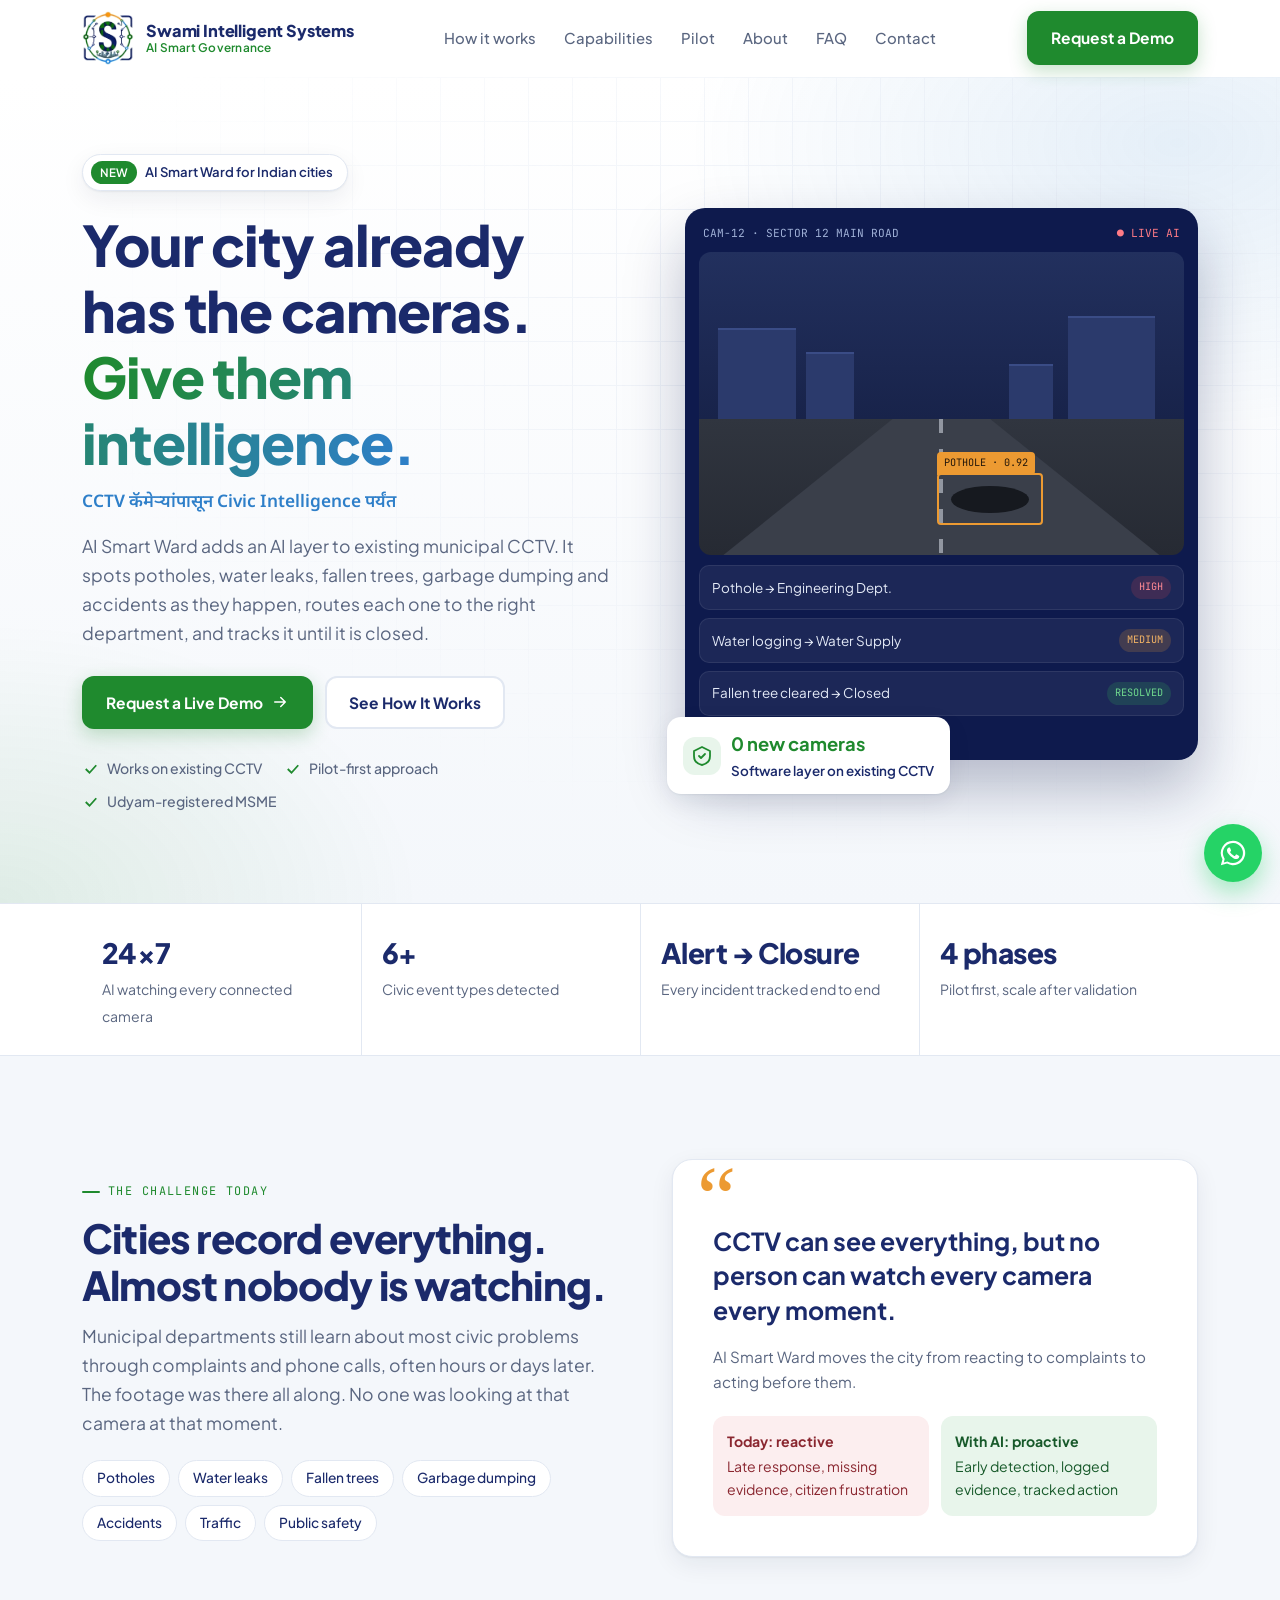
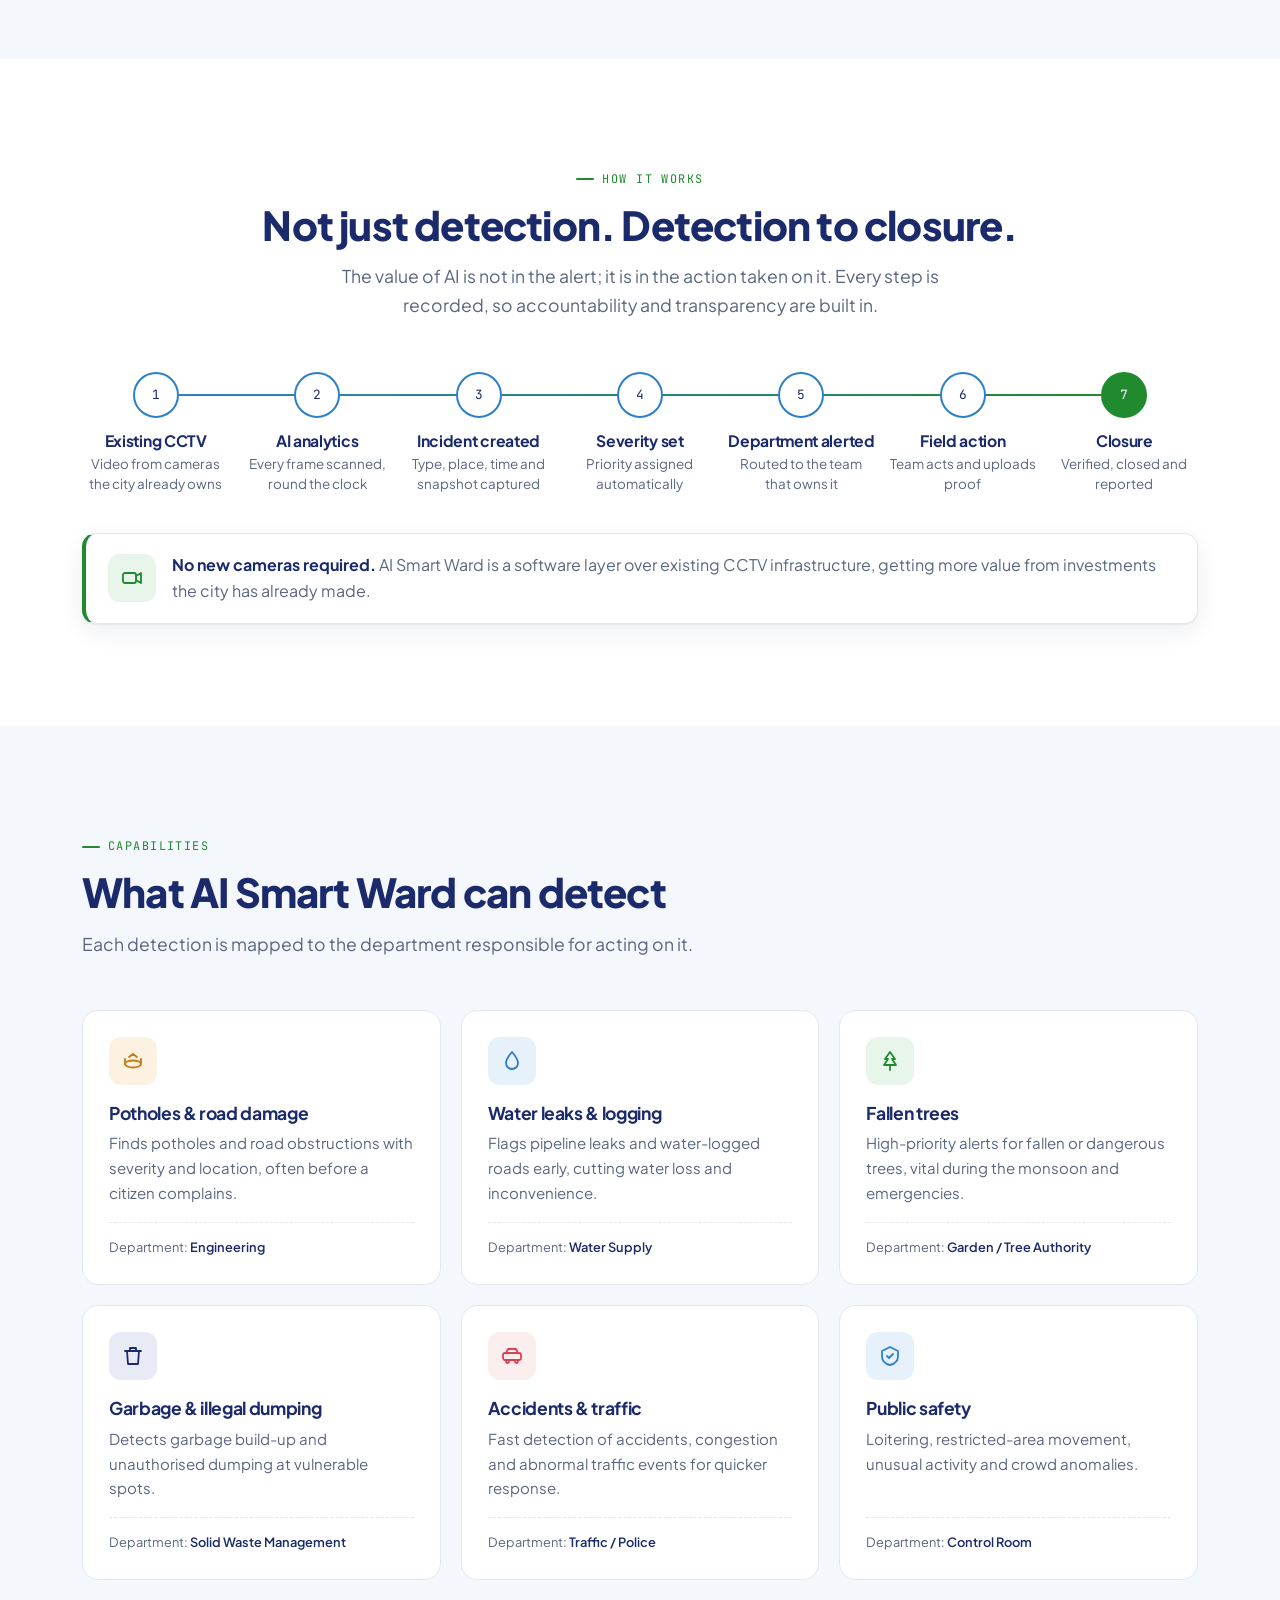
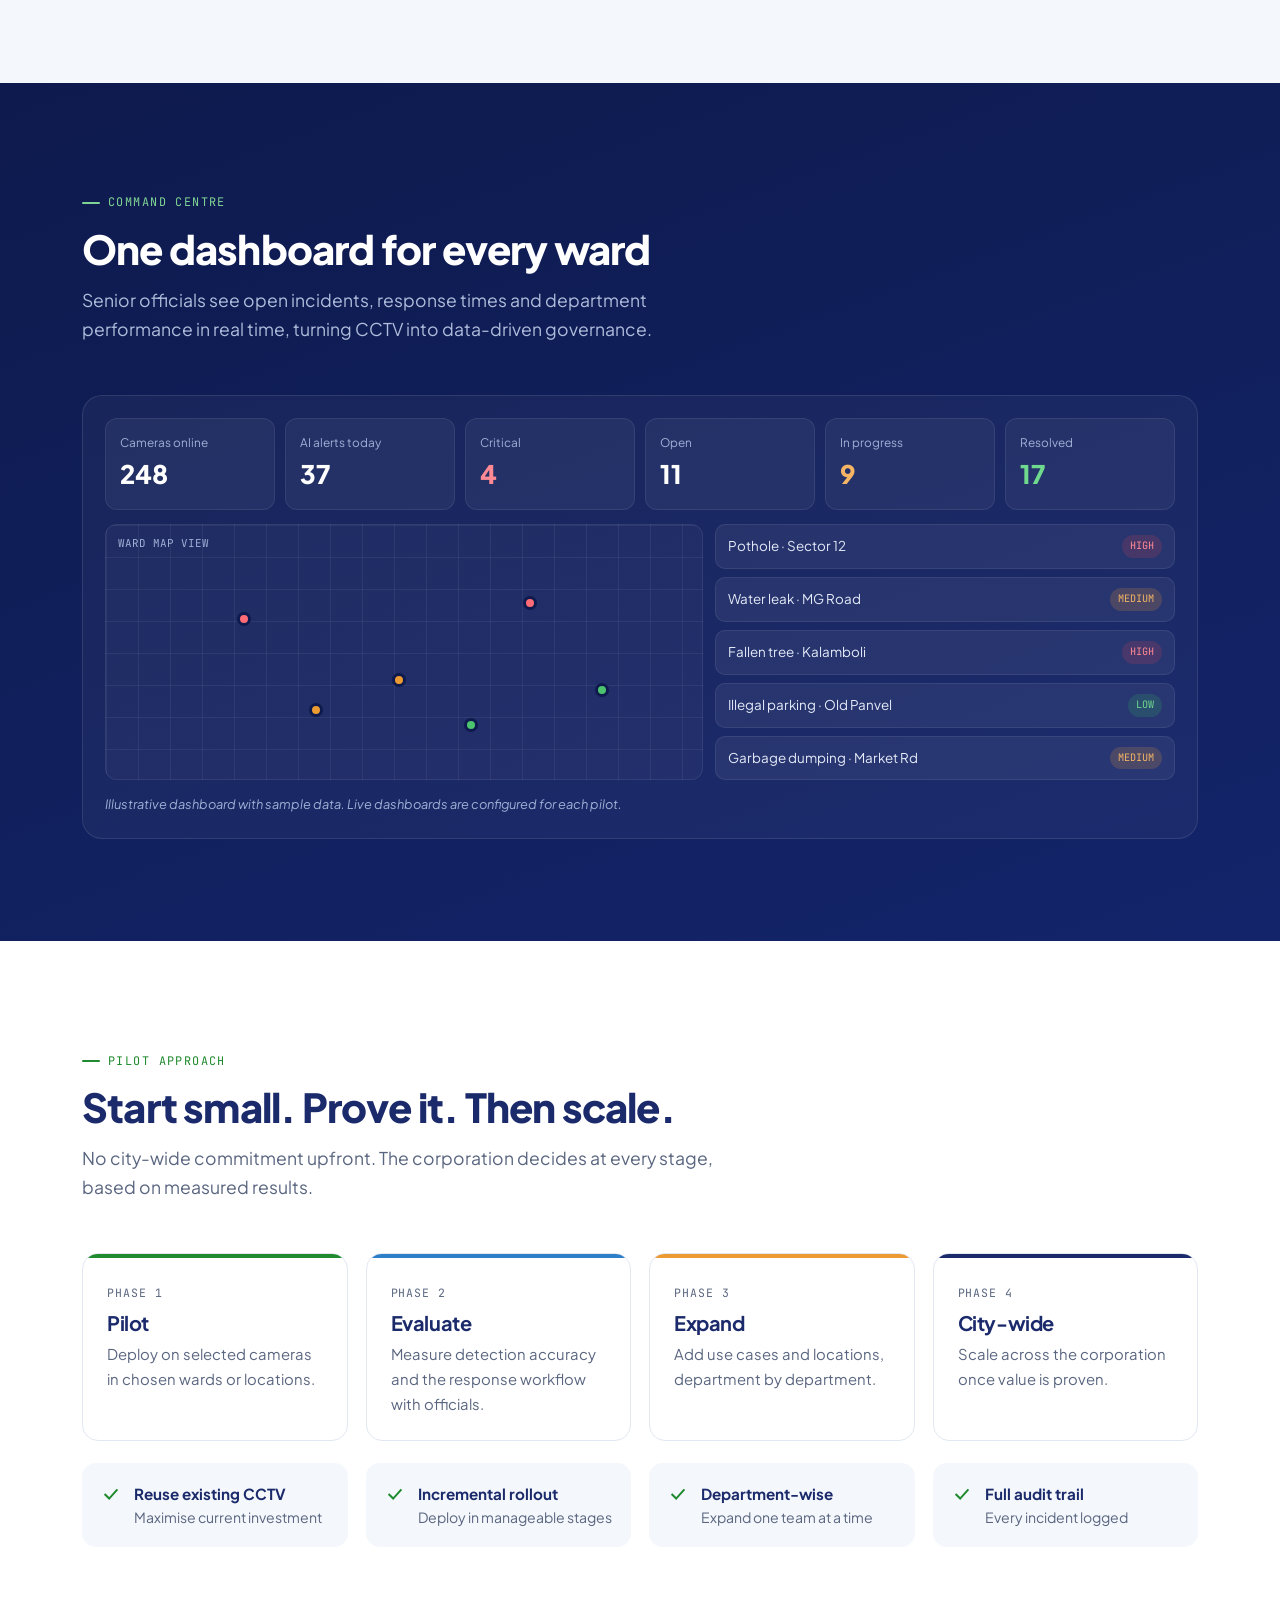
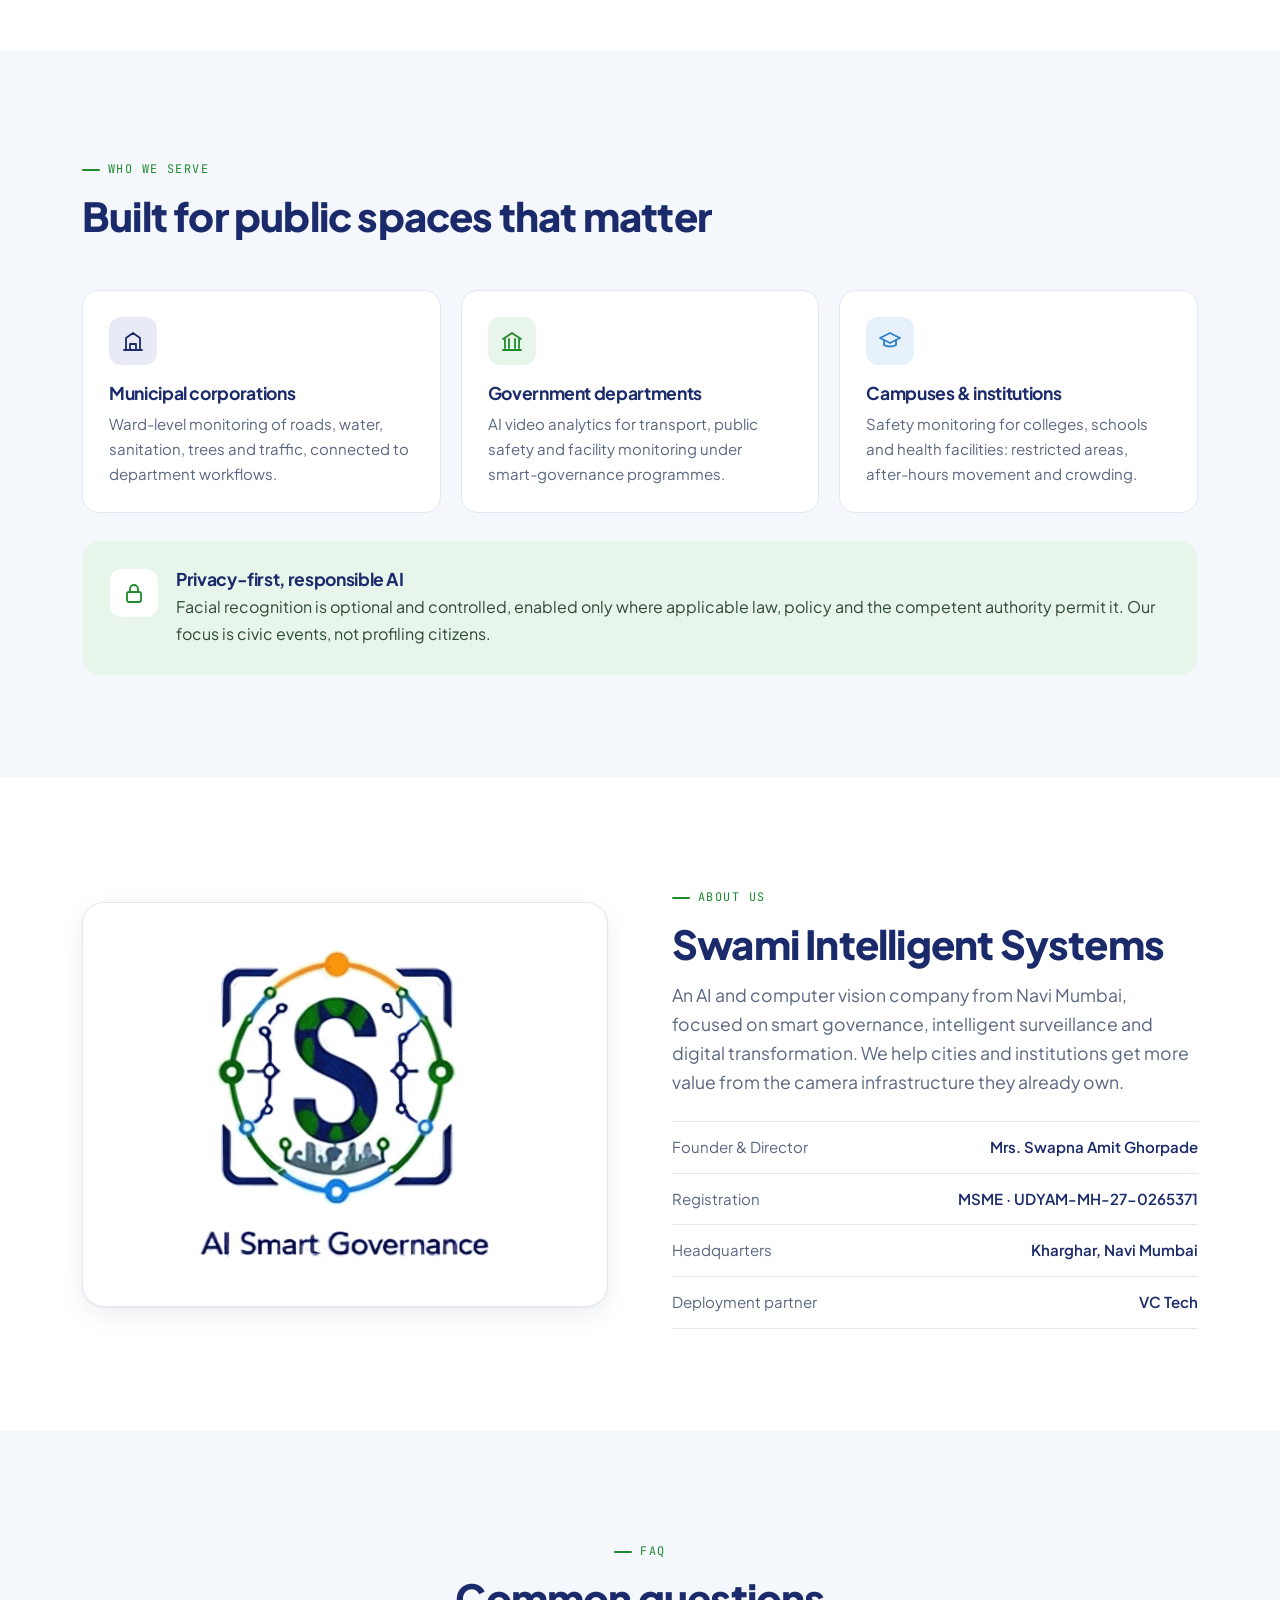
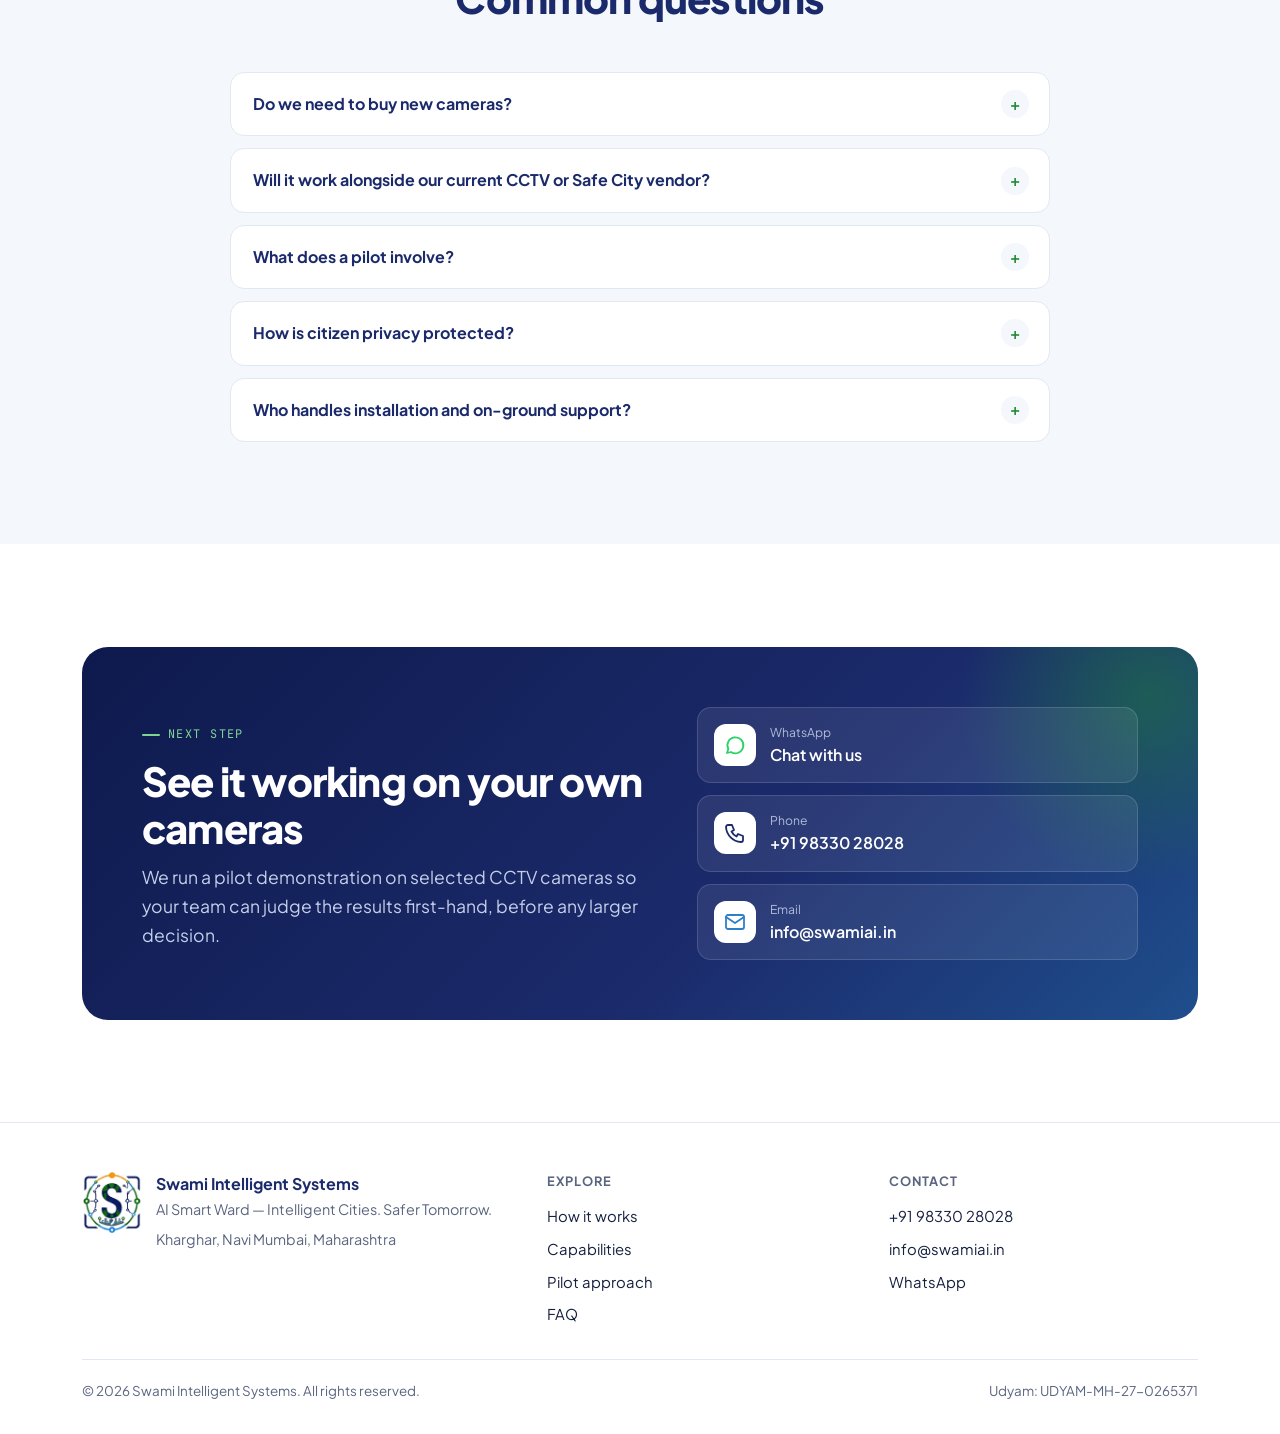
==== index.html @ a4f60191 "Redesign site with Swami logo, brand colours, mobile menu, FAQ and WhatsApp button Co-Authored-By: C" ====
<!doctype html>
<html lang="en">
<head>
<meta charset="utf-8">
<script>document.documentElement.classList.add("js")</script>
<meta name="viewport" content="width=device-width, initial-scale=1, viewport-fit=cover">
<title>Swami Intelligent Systems | AI Smart Ward</title>
<meta name="description" content="AI Smart Ward turns a city's existing CCTV cameras into civic intelligence: detecting potholes, water leaks, fallen trees, garbage dumping and accidents, and tracking every incident from alert to closure.">
<link rel="canonical" href="https://swamiai.in/">
<meta name="theme-color" content="#1B2A6B">
<meta property="og:title" content="Swami Intelligent Systems | AI Smart Ward">
<meta property="og:description" content="From CCTV cameras to civic intelligence. AI video analytics for smart governance, built on the cameras cities already own.">
<meta property="og:type" content="website">
<meta property="og:url" content="https://swamiai.in/">
<meta property="og:image" content="https://swamiai.in/assets/og-image.jpg">
<meta name="twitter:card" content="summary_large_image">
<link rel="icon" type="image/png" href="assets/favicon-64.png">
<link rel="apple-touch-icon" href="assets/apple-touch-icon.png">
<link rel="preconnect" href="https://fonts.googleapis.com">
<link rel="preconnect" href="https://fonts.gstatic.com" crossorigin>
<link href="https://fonts.googleapis.com/css2?family=Plus+Jakarta+Sans:wght@400;500;600;700;800&family=JetBrains+Mono:wght@500&family=Noto+Sans+Devanagari:wght@500;600&display=swap" rel="stylesheet">
<script type="application/ld+json">
{"@context":"https://schema.org","@type":"Organization","name":"Swami Intelligent Systems","url":"https://swamiai.in/","logo":"https://swamiai.in/assets/logo-mark.png","email":"info@swamiai.in","telephone":"+91-98330-28028","address":{"@type":"PostalAddress","addressLocality":"Kharghar, Navi Mumbai","addressRegion":"Maharashtra","addressCountry":"IN"},"slogan":"AI Smart Ward — Intelligent Cities. Safer Tomorrow."}
</script>
<style>
:root{
  --navy:#1B2A6B; --navy-deep:#0E1A4D; --green:#1F8A2E; --green-dark:#17702A; --blue:#2E7FC9; --orange:#EC9A32; --red:#D9434F;
  --bg:#FFFFFF; --soft:#F4F7FB; --line:#E2E8F2; --text:#14203F; --muted:#5A6680;
  --radius:16px; --shadow:0 1px 2px rgba(20,32,63,.06),0 8px 24px rgba(20,32,63,.07);
  --font:"Plus Jakarta Sans","Noto Sans Devanagari",system-ui,-apple-system,"Segoe UI",sans-serif;
  --mono:"JetBrains Mono",ui-monospace,monospace;
  --gutter:clamp(16px,4vw,32px);
}
*{box-sizing:border-box;margin:0;padding:0}
html{scroll-behavior:smooth;scroll-padding-top:84px;-webkit-text-size-adjust:100%}
body{background:var(--bg);color:var(--text);font-family:var(--font);line-height:1.65;-webkit-font-smoothing:antialiased;overflow-x:clip}
a{color:inherit;text-decoration:none}
img{max-width:100%;display:block}
:focus-visible{outline:3px solid var(--blue);outline-offset:3px;border-radius:6px}
.skip{position:absolute;left:-9999px;top:8px;background:var(--navy);color:#fff;padding:10px 16px;border-radius:8px;z-index:100}
.skip:focus{left:8px}
.wrap{max-width:1180px;margin:0 auto;padding:0 var(--gutter)}
h1,h2,h3{line-height:1.18;letter-spacing:-.02em;color:var(--navy)}
h2{font-size:clamp(1.65rem,1.1rem + 2.2vw,2.5rem);font-weight:800}
h3{font-weight:700}
.eyebrow{display:inline-flex;align-items:center;gap:8px;font-family:var(--mono);font-size:.74rem;letter-spacing:.12em;text-transform:uppercase;color:var(--green)}
.eyebrow::before{content:"";width:18px;height:2px;background:currentColor;border-radius:2px}
.lead{color:var(--muted);font-size:clamp(1rem,.95rem + .3vw,1.1rem);max-width:660px}
section{padding:clamp(64px,8vw,104px) 0}
.sec-head{margin-bottom:clamp(32px,4vw,52px)}
.sec-head h2{margin:12px 0 14px}
.center{text-align:center}.center .lead{margin:0 auto}
.soft{background:var(--soft)}

/* buttons */
.btn{display:inline-flex;align-items:center;justify-content:center;gap:8px;min-height:48px;padding:12px 22px;border-radius:12px;font-weight:700;font-size:.97rem;border:2px solid transparent;transition:transform .15s,background .15s,box-shadow .15s,border-color .15s;cursor:pointer;text-align:center}
.btn:hover{transform:translateY(-1px)}
.btn-primary{background:var(--green);color:#fff;box-shadow:0 6px 18px rgba(31,138,46,.25)}
.btn-primary:hover{background:var(--green-dark)}
.btn-outline{border-color:var(--line);background:#fff;color:var(--navy)}
.btn-outline:hover{border-color:var(--navy)}
.btn-white{background:#fff;color:var(--navy)}
.btn-ghost-w{border-color:rgba(255,255,255,.35);color:#fff}
.btn-ghost-w:hover{border-color:#fff}
.btn svg{width:18px;height:18px;flex-shrink:0}

/* header */
header{position:sticky;top:0;z-index:60;background:rgba(255,255,255,.94);backdrop-filter:saturate(1.4) blur(10px);border-bottom:1px solid transparent;transition:border-color .2s,box-shadow .2s}
header.scrolled{border-color:var(--line);box-shadow:0 4px 18px rgba(20,32,63,.06)}
.nav{display:flex;align-items:center;justify-content:space-between;gap:16px;height:76px}
.brand{display:flex;align-items:center;gap:12px;min-width:0}
.brand img{width:52px;height:auto;flex-shrink:0}
.brand-text{line-height:1.2;min-width:0}
.brand-text b{display:block;font-size:1.02rem;font-weight:800;color:var(--navy);letter-spacing:-.01em}
.brand-text span{display:block;font-size:.74rem;color:var(--green);font-weight:600;letter-spacing:.02em}
.links{display:flex;align-items:center;gap:4px}
.links a{padding:8px 12px;border-radius:8px;font-size:.93rem;font-weight:500;color:var(--muted);transition:color .15s,background .15s}
.links a:hover{color:var(--navy);background:var(--soft)}
.nav-cta{display:flex;align-items:center;gap:10px}
.menu-btn{display:none;width:48px;height:48px;border-radius:12px;border:1px solid var(--line);background:#fff;cursor:pointer;align-items:center;justify-content:center}
.menu-btn span,.menu-btn span::before,.menu-btn span::after{display:block;width:20px;height:2px;background:var(--navy);border-radius:2px;position:relative;transition:transform .2s,background .2s}
.menu-btn span::before,.menu-btn span::after{content:"";position:absolute;left:0}
.menu-btn span::before{top:-6px}.menu-btn span::after{top:6px}
.menu-btn[aria-expanded="true"] span{background:transparent}
.menu-btn[aria-expanded="true"] span::before{transform:translateY(6px) rotate(45deg)}
.menu-btn[aria-expanded="true"] span::after{transform:translateY(-6px) rotate(-45deg)}
.drawer{display:none}

/* hero */
.hero{position:relative;padding:clamp(40px,6vw,80px) 0 clamp(56px,7vw,96px);overflow:hidden;background:
  radial-gradient(700px 420px at 92% 8%,rgba(46,127,201,.12),transparent 70%),
  radial-gradient(600px 400px at 0% 100%,rgba(31,138,46,.10),transparent 70%),
  linear-gradient(180deg,#fff,var(--soft))}
.hero::before{content:"";position:absolute;inset:0;background-image:linear-gradient(var(--line) 1px,transparent 1px),linear-gradient(90deg,var(--line) 1px,transparent 1px);background-size:44px 44px;mask-image:radial-gradient(ellipse at 70% 30%,#000 10%,transparent 65%);-webkit-mask-image:radial-gradient(ellipse at 70% 30%,#000 10%,transparent 65%);opacity:.6;pointer-events:none}
.hero-grid{position:relative;display:grid;grid-template-columns:1.05fr 1fr;gap:clamp(32px,5vw,64px);align-items:center}
.pill{display:inline-flex;align-items:center;gap:8px;background:#fff;border:1px solid var(--line);border-radius:40px;padding:6px 14px 6px 8px;font-size:.82rem;font-weight:600;color:var(--navy);box-shadow:var(--shadow)}
.pill i{font-style:normal;background:var(--green);color:#fff;border-radius:20px;padding:2px 9px;font-size:.72rem}
.hero h1{font-size:clamp(2rem,1.2rem + 3.6vw,3.5rem);font-weight:800;margin:20px 0 14px}
.hero h1 .hl{background:linear-gradient(90deg,var(--green),var(--blue));-webkit-background-clip:text;background-clip:text;color:transparent}
.marathi{font-family:"Noto Sans Devanagari",var(--font);font-weight:600;color:var(--blue);font-size:clamp(.98rem,.9rem + .3vw,1.08rem);margin-bottom:14px}
.cta-row{display:flex;flex-wrap:wrap;gap:12px;margin-top:28px}
.trust{display:flex;flex-wrap:wrap;gap:10px 22px;margin-top:28px;font-size:.88rem;color:var(--muted);font-weight:500}
.trust span{display:inline-flex;align-items:center;gap:7px}
.trust svg{width:18px;height:18px;color:var(--green);flex-shrink:0}

/* camera feed */
.feed{background:var(--navy-deep);border-radius:20px;padding:14px;box-shadow:0 30px 60px rgba(14,26,77,.28);position:relative}
.feed-top{display:flex;justify-content:space-between;gap:10px;font-family:var(--mono);font-size:.7rem;color:#9FB0D6;padding:2px 4px 10px}
.rec{color:#FF7B86;white-space:nowrap}
.rec::before{content:"● ";animation:blink 1.4s infinite}
@keyframes blink{50%{opacity:.2}}
.screen{position:relative;aspect-ratio:16/10;border-radius:12px;overflow:hidden;background:linear-gradient(180deg,#22305E 0%,#18234A 55%,#30353F 55%,#262A33 100%)}
.screen .road{position:absolute;left:50%;bottom:0;width:100%;height:45%;transform:translateX(-50%);background:#3A3F4A;clip-path:polygon(40% 0,60% 0,95% 100%,5% 100%)}
.screen .lane{position:absolute;left:50%;bottom:0;width:4px;height:45%;transform:translateX(-50%);background:repeating-linear-gradient(180deg,#D9DEE8 0 14px,transparent 14px 30px);opacity:.55}
.screen .bldg{position:absolute;bottom:45%;background:#2B3A6C;border-top:2px solid #3A4C86}
.screen .pothole{position:absolute;left:52%;bottom:14%;width:16%;height:9%;border-radius:50%;background:#16191F}
.bbox{position:absolute;border:2px solid var(--orange);border-radius:4px;animation:pulse 2.4s infinite}
.bbox label{position:absolute;top:-23px;left:-2px;background:var(--orange);color:#22160A;font-family:var(--mono);font-size:.64rem;padding:3px 7px;border-radius:4px 4px 4px 0;white-space:nowrap}
@keyframes pulse{0%,100%{box-shadow:0 0 0 0 rgba(236,154,50,.5)}50%{box-shadow:0 0 0 6px rgba(236,154,50,0)}}
.alerts{margin-top:10px;display:grid;gap:8px}
.hero .feed{padding-bottom:44px}
.alert{display:flex;align-items:center;justify-content:space-between;gap:10px;background:rgba(255,255,255,.06);border:1px solid rgba(255,255,255,.08);border-radius:10px;padding:10px 12px;font-size:.84rem;color:#E4EAF7}
.tag{font-family:var(--mono);font-size:.64rem;padding:3px 8px;border-radius:20px;white-space:nowrap;flex-shrink:0}
.tag.high{background:rgba(217,67,79,.18);color:#FF8A94}
.tag.med{background:rgba(236,154,50,.18);color:#F5B565}
.tag.ok{background:rgba(52,190,90,.18);color:#6FD98E}
.float-badge{position:absolute;left:-18px;bottom:-34px;background:#fff;border-radius:14px;padding:12px 16px;box-shadow:var(--shadow);display:flex;align-items:center;gap:10px;font-size:.84rem;font-weight:600;color:var(--navy)}
.float-badge b{display:block;font-size:1.15rem;color:var(--green)}

/* highlights strip */
.strip{border-top:1px solid var(--line);border-bottom:1px solid var(--line);background:#fff}
.strip-grid{display:grid;grid-template-columns:repeat(4,1fr)}
.strip-item{padding:26px 20px;border-left:1px solid var(--line)}
.strip-item:first-child{border-left:0}
.strip-item b{display:block;font-size:clamp(1.35rem,1.1rem + 1vw,1.75rem);font-weight:800;color:var(--navy);letter-spacing:-.02em}
.strip-item span{font-size:.88rem;color:var(--muted)}

/* problem */
.split{display:grid;grid-template-columns:1fr 1fr;gap:clamp(32px,5vw,64px);align-items:center}
.chips{display:flex;flex-wrap:wrap;gap:8px;margin-top:22px}
.chip{background:#fff;border:1px solid var(--line);border-radius:30px;padding:6px 14px;font-size:.86rem;font-weight:500;color:var(--navy)}
.quote-card{background:#fff;border:1px solid var(--line);border-radius:20px;padding:clamp(24px,4vw,40px);box-shadow:var(--shadow);position:relative}
.quote-card::before{content:"“";position:absolute;top:-6px;left:24px;font-size:5.5rem;line-height:1;color:var(--orange);font-family:Georgia,serif}
.quote-card p{font-size:clamp(1.2rem,1rem + .9vw,1.55rem);font-weight:700;color:var(--navy);line-height:1.4;margin-top:24px}
.quote-card small{display:block;margin-top:16px;color:var(--muted);font-size:.95rem}
.compare{display:grid;grid-template-columns:1fr 1fr;gap:12px;margin-top:22px}
.compare div{border-radius:12px;padding:14px;font-size:.88rem}
.compare .before{background:#FCEEEF;color:#8A2730}
.compare .after{background:#E8F5EB;color:#17592A}
.compare b{display:block;margin-bottom:2px}

/* timeline */
.timeline{list-style:none;display:grid;grid-template-columns:repeat(7,1fr);gap:14px;position:relative;counter-reset:s}
.timeline::before{content:"";position:absolute;top:22px;left:7%;right:7%;height:2px;background:linear-gradient(90deg,var(--blue),var(--green))}
.timeline li{position:relative;text-align:center;counter-increment:s}
.timeline .dot{width:46px;height:46px;margin:0 auto 14px;border-radius:50%;background:#fff;border:2px solid var(--blue);display:grid;place-items:center;font-family:var(--mono);font-size:.8rem;color:var(--navy);position:relative;z-index:1}
.timeline li:last-child .dot{background:var(--green);border-color:var(--green);color:#fff}
.timeline .dot::before{content:counter(s)}
.timeline h3{font-size:.98rem;margin-bottom:4px}
.timeline p{font-size:.84rem;color:var(--muted);line-height:1.45}
.callout{margin-top:40px;display:flex;align-items:center;gap:16px;background:#fff;border:1px solid var(--line);border-left:4px solid var(--green);border-radius:14px;padding:18px 22px;box-shadow:var(--shadow)}
.callout p{color:var(--muted)}
.callout strong{color:var(--navy)}

/* cards */
.grid3{display:grid;grid-template-columns:repeat(auto-fit,minmax(min(100%,300px),1fr));gap:20px}
.card{background:#fff;border:1px solid var(--line);border-radius:var(--radius);padding:26px;transition:transform .2s,box-shadow .2s,border-color .2s;display:flex;flex-direction:column}
.card:hover{transform:translateY(-3px);box-shadow:var(--shadow);border-color:#CBD5E6}
.icon{width:48px;height:48px;border-radius:12px;display:grid;place-items:center;margin-bottom:18px;flex-shrink:0}
.icon svg{width:24px;height:24px;fill:none;stroke:currentColor;stroke-width:1.8;stroke-linecap:round;stroke-linejoin:round}
.c-green{background:#E8F5EB;color:var(--green)}.c-blue{background:#E7F1FB;color:var(--blue)}.c-orange{background:#FDF1E2;color:#C77810}.c-navy{background:#E8EBF5;color:var(--navy)}.c-red{background:#FCEEEF;color:var(--red)}
.card h3{font-size:1.1rem;margin-bottom:8px}
.card p{color:var(--muted);font-size:.94rem;flex:1}
.dept{margin-top:16px;padding-top:14px;border-top:1px dashed var(--line);font-size:.8rem;color:var(--muted)}
.dept b{color:var(--navy);font-weight:600}

/* dashboard (dark band) */
.dark{background:linear-gradient(160deg,var(--navy-deep),#13246A);color:#E4EAF7}
.dark h2{color:#fff}.dark .lead{color:#AFBCDB}.dark .eyebrow{color:#7FD493}
.dash{background:rgba(255,255,255,.04);border:1px solid rgba(255,255,255,.1);border-radius:20px;padding:clamp(14px,2.5vw,22px)}
.kpis{display:grid;grid-template-columns:repeat(6,1fr);gap:10px;margin-bottom:14px}
.kpi{background:rgba(255,255,255,.05);border:1px solid rgba(255,255,255,.08);border-radius:12px;padding:14px}
.kpi span{font-size:.74rem;color:#9FB0D6;display:block}
.kpi b{font-size:1.6rem;font-weight:800;color:#fff}
.dash-body{display:grid;grid-template-columns:1.3fr 1fr;gap:12px}
.map{border:1px solid rgba(255,255,255,.08);border-radius:12px;min-height:240px;position:relative;overflow:hidden;background-color:rgba(255,255,255,.03);background-image:linear-gradient(rgba(255,255,255,.06) 1px,transparent 1px),linear-gradient(90deg,rgba(255,255,255,.06) 1px,transparent 1px);background-size:32px 32px}
.pin{position:absolute;width:14px;height:14px;border-radius:50%;border:3px solid var(--navy-deep)}
.pin.h{background:#FF6B76}.pin.m{background:var(--orange)}.pin.l{background:#4CC46E}
.map-label{position:absolute;left:12px;top:10px;font-family:var(--mono);font-size:.68rem;color:#9FB0D6}
.inc{display:grid;gap:8px;align-content:start}
.disclaimer{margin-top:14px;font-size:.8rem;color:#9FB0D6;font-style:italic}

/* pilot */
.phases{display:grid;grid-template-columns:repeat(4,1fr);gap:18px;counter-reset:p}
.phase{background:#fff;border:1px solid var(--line);border-radius:var(--radius);padding:24px;position:relative;overflow:hidden}
.phase::before{content:"";position:absolute;top:0;left:0;right:0;height:4px;background:var(--line)}
.phase:nth-child(1)::before{background:var(--green)}.phase:nth-child(2)::before{background:var(--blue)}.phase:nth-child(3)::before{background:var(--orange)}.phase:nth-child(4)::before{background:var(--navy)}
.phase small{font-family:var(--mono);font-size:.72rem;color:var(--muted);letter-spacing:.08em}
.phase h3{font-size:1.25rem;margin:6px 0 8px}
.phase p{color:var(--muted);font-size:.93rem}
.why{display:grid;grid-template-columns:repeat(4,1fr);gap:18px;margin-top:22px}
.why div{display:flex;gap:12px;align-items:flex-start;padding:18px;border-radius:14px;background:var(--soft)}
.why svg{width:22px;height:22px;color:var(--green);flex-shrink:0;margin-top:2px}
.why b{display:block;color:var(--navy);font-size:.95rem}
.why span{color:var(--muted);font-size:.88rem}

/* privacy */
.privacy{margin-top:28px;display:flex;gap:18px;align-items:flex-start;background:#E8F5EB;border-radius:18px;padding:clamp(20px,3vw,28px)}
.privacy .icon{background:#fff;margin:0}
.privacy h3{font-size:1.1rem;margin-bottom:4px}
.privacy p{color:#2F4A37}

/* about */
.about-logo{background:#fff;border:1px solid var(--line);border-radius:22px;padding:clamp(24px,4vw,44px);box-shadow:var(--shadow);display:grid;place-items:center}
.about-logo img{width:min(100%,300px)}
.facts{margin-top:24px;border-top:1px solid var(--line)}
.fact{display:flex;justify-content:space-between;gap:16px;border-bottom:1px solid var(--line);padding:13px 0;font-size:.94rem}
.fact span{color:var(--muted)}
.fact b{font-weight:600;color:var(--navy);text-align:right}

/* faq */
.faq{max-width:820px;margin:0 auto;display:grid;gap:12px}
.faq details{background:#fff;border:1px solid var(--line);border-radius:14px;transition:box-shadow .2s}
.faq details[open]{box-shadow:var(--shadow)}
.faq summary{list-style:none;cursor:pointer;padding:18px 56px 18px 22px;font-weight:700;color:var(--navy);position:relative;min-height:48px}
.faq summary::-webkit-details-marker{display:none}
.faq summary::after{content:"+";position:absolute;right:20px;top:50%;transform:translateY(-50%);width:28px;height:28px;border-radius:50%;background:var(--soft);display:grid;place-items:center;font-weight:600;color:var(--green);transition:transform .2s}
.faq details[open] summary::after{transform:translateY(-50%) rotate(45deg)}
.faq details p{padding:0 22px 20px;color:var(--muted)}

/* contact */
.cta-band{background:linear-gradient(135deg,var(--navy-deep),var(--navy) 60%,#1F4E8C);border-radius:26px;padding:clamp(28px,5vw,60px);display:grid;grid-template-columns:1.15fr 1fr;gap:clamp(28px,4vw,48px);align-items:center;position:relative;overflow:hidden;color:#fff}
.cta-band::after{content:"";position:absolute;right:-140px;top:-140px;width:380px;height:380px;border-radius:50%;background:radial-gradient(rgba(31,138,46,.45),transparent 70%)}
.cta-band h2{color:#fff;margin:12px 0}
.cta-band .lead{color:#C4CFEA}
.cta-band .eyebrow{color:#7FD493}
.contact-list{display:grid;gap:12px;position:relative;z-index:1}
.contact-list a{display:flex;align-items:center;gap:14px;background:rgba(255,255,255,.08);border:1px solid rgba(255,255,255,.14);border-radius:14px;padding:14px 16px;min-height:64px;transition:background .2s,border-color .2s}
.contact-list a:hover{background:rgba(255,255,255,.14);border-color:rgba(255,255,255,.3)}
.contact-list .icon{width:42px;height:42px;margin:0;background:#fff}
.contact-list small{display:block;color:#AFBCDB;font-size:.76rem}
.contact-list strong{font-weight:600;word-break:break-word}

/* footer */
footer{padding:48px 0 32px;border-top:1px solid var(--line)}
.foot{display:grid;grid-template-columns:1.4fr 1fr 1fr;gap:32px}
.foot-brand{display:flex;gap:14px;align-items:flex-start}
.foot-brand img{width:60px}
.foot h4{font-size:.8rem;letter-spacing:.08em;text-transform:uppercase;color:var(--muted);margin-bottom:12px}
.foot ul{list-style:none;display:grid;gap:8px;font-size:.93rem}
.foot ul a:hover{color:var(--green)}
.foot p{color:var(--muted);font-size:.9rem}
.copy{margin-top:32px;padding-top:20px;border-top:1px solid var(--line);display:flex;flex-wrap:wrap;justify-content:space-between;gap:8px;font-size:.84rem;color:var(--muted)}

/* floating whatsapp */
.wa{position:fixed;right:max(18px,env(safe-area-inset-right));bottom:max(18px,env(safe-area-inset-bottom));z-index:70;width:58px;height:58px;border-radius:50%;background:#25D366;color:#fff;display:grid;place-items:center;box-shadow:0 10px 24px rgba(37,211,102,.4);transition:transform .2s}
.wa:hover{transform:scale(1.06)}
.wa svg{width:30px;height:30px}

/* reveal */
.js .reveal{opacity:0;transform:translateY(16px);transition:opacity .6s ease,transform .6s ease}
.js .reveal.in{opacity:1;transform:none}
@media (prefers-reduced-motion:reduce){html{scroll-behavior:auto}.js .reveal{opacity:1;transform:none;transition:none}.bbox,.rec::before{animation:none}.card:hover,.btn:hover{transform:none}}

/* ---------- responsive ---------- */
@media (max-width:1100px){
  .links a{padding:8px 9px;font-size:.9rem}
  .kpis{grid-template-columns:repeat(3,1fr)}
}
@media (max-width:980px){
  .links,.nav-cta .btn{display:none}
  .menu-btn{display:flex}
  .drawer{display:block;position:fixed;inset:76px 0 0 0;background:#fff;z-index:55;padding:16px var(--gutter) calc(24px + env(safe-area-inset-bottom));overflow-y:auto;transform:translateX(100%);visibility:hidden;transition:transform .25s ease,visibility .25s}
  .drawer.open{transform:none;visibility:visible}
  .drawer a.nl{display:flex;justify-content:space-between;align-items:center;min-height:56px;border-bottom:1px solid var(--line);font-size:1.08rem;font-weight:600;color:var(--navy)}
  .drawer a.nl::after{content:"→";color:var(--green)}
  .drawer .btn{width:100%;margin-top:20px}
  .hero-grid,.split,.cta-band{grid-template-columns:1fr}
  .feed{max-width:560px;width:100%;margin:0 auto}
  .timeline{grid-template-columns:repeat(4,1fr);row-gap:28px}
  .timeline::before{display:none}
  .phases,.why{grid-template-columns:repeat(2,1fr)}
  .strip-grid{grid-template-columns:repeat(2,1fr)}
  .strip-item:nth-child(3){border-left:0}
  .strip-item:nth-child(n+3){border-top:1px solid var(--line)}
  .dash-body{grid-template-columns:1fr}
  .foot{grid-template-columns:1fr 1fr}
  .foot>div:first-child{grid-column:1/-1}
  .about-logo{max-width:420px;width:100%}
}
@media (max-width:640px){
  .nav{height:68px}
  .drawer{inset:68px 0 0 0}
  html{scroll-padding-top:76px}
  .brand img{width:44px}
  .brand-text b{font-size:.94rem}
  .cta-row .btn{flex:1 1 100%}
  .float-badge{position:static;margin-top:12px;justify-content:center}
  .hero .feed{padding-bottom:14px}
  /* vertical timeline */
  .timeline{grid-template-columns:1fr;gap:0}
  .timeline li{text-align:left;display:grid;grid-template-columns:46px 1fr;column-gap:16px;padding-bottom:20px}
  .timeline li::after{content:"";position:absolute;left:22px;top:46px;bottom:0;width:2px;background:var(--line)}
  .timeline li:last-child::after{display:none}
  .timeline .dot{margin:0;grid-row:1/3}
  .timeline h3{align-self:end;margin-top:4px}
  .phases,.why,.compare{grid-template-columns:1fr}
  .kpis{grid-template-columns:repeat(2,1fr)}
  .kpi b{font-size:1.35rem}
  .callout{flex-direction:column;align-items:flex-start}
  .privacy{flex-direction:column}
  .fact{flex-direction:column;gap:2px}
  .fact b{text-align:left}
  .foot{grid-template-columns:1fr}
  .wa{width:54px;height:54px}
}
@media (max-width:380px){
  .brand-text span{display:none}
  .brand-text b{font-size:.88rem}
  .brand{gap:9px}
  .brand img{width:40px}
  .strip-grid{grid-template-columns:1fr}
  .strip-item{border-left:0;border-top:1px solid var(--line)}
  .strip-item:first-child{border-top:0}
  .alert{font-size:.8rem}
  .card{padding:22px}
}
@media (min-width:1600px){
  .wrap{max-width:1280px}
}
</style>
</head>
<body>
<a class="skip" href="#main">Skip to content</a>

<header id="top">
  <div class="wrap nav">
    <a href="#top" class="brand" aria-label="Swami Intelligent Systems home">
      <img src="assets/logo-mark.png" alt="Swami Intelligent Systems logo" width="52" height="55">
      <span class="brand-text"><b>Swami Intelligent Systems</b><span>AI Smart Governance</span></span>
    </a>
    <nav class="links" aria-label="Main">
      <a href="#solution">How it works</a>
      <a href="#capabilities">Capabilities</a>
      <a href="#pilot">Pilot</a>
      <a href="#about">About</a>
      <a href="#faq">FAQ</a>
      <a href="#contact">Contact</a>
    </nav>
    <div class="nav-cta">
      <a href="#contact" class="btn btn-primary">Request a Demo</a>
      <button class="menu-btn" id="menuBtn" aria-label="Open menu" aria-expanded="false" aria-controls="drawer"><span></span></button>
    </div>
  </div>
</header>

<nav class="drawer" id="drawer" aria-label="Mobile">
  <a class="nl" href="#solution">How it works</a>
  <a class="nl" href="#capabilities">Capabilities</a>
  <a class="nl" href="#pilot">Pilot approach</a>
  <a class="nl" href="#about">About us</a>
  <a class="nl" href="#faq">FAQ</a>
  <a class="nl" href="#contact">Contact</a>
  <a href="#contact" class="btn btn-primary">Request a Live Demo</a>
</nav>

<main id="main">
<!-- HERO -->
<section class="hero">
  <div class="wrap hero-grid">
    <div class="reveal">
      <span class="pill"><i>NEW</i> AI Smart Ward for Indian cities</span>
      <h1>Your city already has the cameras. <span class="hl">Give them intelligence.</span></h1>
      <p class="marathi">CCTV कॅमेऱ्यांपासून Civic Intelligence पर्यंत</p>
      <p class="lead">AI Smart Ward adds an AI layer to existing municipal CCTV. It spots potholes, water leaks, fallen trees, garbage dumping and accidents as they happen, routes each one to the right department, and tracks it until it is closed.</p>
      <div class="cta-row">
        <a href="#contact" class="btn btn-primary">Request a Live Demo
          <svg viewBox="0 0 24 24" fill="none" stroke="currentColor" stroke-width="2" stroke-linecap="round" stroke-linejoin="round"><path d="M5 12h14M13 6l6 6-6 6"/></svg></a>
        <a href="#solution" class="btn btn-outline">See How It Works</a>
      </div>
      <div class="trust">
        <span><svg viewBox="0 0 24 24" fill="none" stroke="currentColor" stroke-width="2.4"><path d="M5 12l5 5 9-10"/></svg>Works on existing CCTV</span>
        <span><svg viewBox="0 0 24 24" fill="none" stroke="currentColor" stroke-width="2.4"><path d="M5 12l5 5 9-10"/></svg>Pilot-first approach</span>
        <span><svg viewBox="0 0 24 24" fill="none" stroke="currentColor" stroke-width="2.4"><path d="M5 12l5 5 9-10"/></svg>Udyam-registered MSME</span>
      </div>
    </div>

    <div class="reveal" style="position:relative">
      <div class="feed" role="img" aria-label="Illustration: AI detecting a pothole on a CCTV feed and alerting departments">
        <div class="feed-top"><span>CAM-12 · SECTOR 12 MAIN ROAD</span><span class="rec">LIVE AI</span></div>
        <div class="screen">
          <div class="bldg" style="left:4%;width:16%;height:30%"></div>
          <div class="bldg" style="left:22%;width:10%;height:22%"></div>
          <div class="bldg" style="right:6%;width:18%;height:34%"></div>
          <div class="bldg" style="right:27%;width:9%;height:18%"></div>
          <div class="road"></div><div class="lane"></div>
          <div class="pothole"></div>
          <div class="bbox" style="left:49%;bottom:10%;width:22%;height:17%"><label>POTHOLE · 0.92</label></div>
        </div>
        <div class="alerts">
          <div class="alert"><span>Pothole → Engineering Dept.</span><span class="tag high">HIGH</span></div>
          <div class="alert"><span>Water logging → Water Supply</span><span class="tag med">MEDIUM</span></div>
          <div class="alert"><span>Fallen tree cleared → Closed</span><span class="tag ok">RESOLVED</span></div>
        </div>
      </div>
      <div class="float-badge"><span class="icon c-green" style="width:38px;height:38px;margin:0"><svg viewBox="0 0 24 24"><path d="M12 3l8 4v5c0 5-3.5 8-8 9-4.5-1-8-4-8-9V7z"/><path d="M9 12l2 2 4-4"/></svg></span><span><b>0 new cameras</b>Software layer on existing CCTV</span></div>
    </div>
  </div>
</section>

<!-- STRIP -->
<div class="strip">
  <div class="wrap strip-grid">
    <div class="strip-item"><b>24×7</b><span>AI watching every connected camera</span></div>
    <div class="strip-item"><b>6+</b><span>Civic event types detected</span></div>
    <div class="strip-item"><b>Alert → Closure</b><span>Every incident tracked end to end</span></div>
    <div class="strip-item"><b>4 phases</b><span>Pilot first, scale after validation</span></div>
  </div>
</div>

<!-- PROBLEM -->
<section class="soft">
  <div class="wrap split">
    <div class="reveal">
      <span class="eyebrow">The challenge today</span>
      <h2 style="margin:12px 0 14px">Cities record everything. Almost nobody is watching.</h2>
      <p class="lead">Municipal departments still learn about most civic problems through complaints and phone calls, often hours or days later. The footage was there all along. No one was looking at that camera at that moment.</p>
      <div class="chips">
        <span class="chip">Potholes</span><span class="chip">Water leaks</span><span class="chip">Fallen trees</span>
        <span class="chip">Garbage dumping</span><span class="chip">Accidents</span><span class="chip">Traffic</span><span class="chip">Public safety</span>
      </div>
    </div>
    <div class="reveal">
      <div class="quote-card">
        <p>CCTV can see everything, but no person can watch every camera every moment.</p>
        <small>AI Smart Ward moves the city from reacting to complaints to acting before them.</small>
        <div class="compare">
          <div class="before"><b>Today: reactive</b>Late response, missing evidence, citizen frustration</div>
          <div class="after"><b>With AI: proactive</b>Early detection, logged evidence, tracked action</div>
        </div>
      </div>
    </div>
  </div>
</section>

<!-- HOW IT WORKS -->
<section id="solution">
  <div class="wrap">
    <div class="sec-head center reveal">
      <span class="eyebrow">How it works</span>
      <h2>Not just detection. Detection to closure.</h2>
      <p class="lead">The value of AI is not in the alert; it is in the action taken on it. Every step is recorded, so accountability and transparency are built in.</p>
    </div>
    <ol class="timeline reveal">
      <li><span class="dot"></span><h3>Existing CCTV</h3><p>Video from cameras the city already owns</p></li>
      <li><span class="dot"></span><h3>AI analytics</h3><p>Every frame scanned, round the clock</p></li>
      <li><span class="dot"></span><h3>Incident created</h3><p>Type, place, time and snapshot captured</p></li>
      <li><span class="dot"></span><h3>Severity set</h3><p>Priority assigned automatically</p></li>
      <li><span class="dot"></span><h3>Department alerted</h3><p>Routed to the team that owns it</p></li>
      <li><span class="dot"></span><h3>Field action</h3><p>Team acts and uploads proof</p></li>
      <li><span class="dot"></span><h3>Closure</h3><p>Verified, closed and reported</p></li>
    </ol>
    <div class="callout reveal">
      <span class="icon c-green" style="margin:0"><svg viewBox="0 0 24 24"><rect x="3" y="7" width="13" height="10" rx="2"/><path d="M16 10l5-3v10l-5-3"/></svg></span>
      <p><strong>No new cameras required.</strong> AI Smart Ward is a software layer over existing CCTV infrastructure, getting more value from investments the city has already made.</p>
    </div>
  </div>
</section>

<!-- CAPABILITIES -->
<section id="capabilities" class="soft">
  <div class="wrap">
    <div class="sec-head reveal">
      <span class="eyebrow">Capabilities</span>
      <h2>What AI Smart Ward can detect</h2>
      <p class="lead">Each detection is mapped to the department responsible for acting on it.</p>
    </div>
    <div class="grid3">
      <article class="card reveal"><div class="icon c-orange"><svg viewBox="0 0 24 24"><ellipse cx="12" cy="15" rx="8" ry="3.5"/><path d="M4 15V10M20 15V10M8 8l4-3 4 3"/></svg></div><h3>Potholes &amp; road damage</h3><p>Finds potholes and road obstructions with severity and location, often before a citizen complains.</p><div class="dept">Department: <b>Engineering</b></div></article>
      <article class="card reveal"><div class="icon c-blue"><svg viewBox="0 0 24 24"><path d="M12 3s6 7 6 11a6 6 0 0 1-12 0c0-4 6-11 6-11z"/></svg></div><h3>Water leaks &amp; logging</h3><p>Flags pipeline leaks and water-logged roads early, cutting water loss and inconvenience.</p><div class="dept">Department: <b>Water Supply</b></div></article>
      <article class="card reveal"><div class="icon c-green"><svg viewBox="0 0 24 24"><path d="M12 3l5 7h-3l4 6H6l4-6H7z"/><path d="M12 16v5"/></svg></div><h3>Fallen trees</h3><p>High-priority alerts for fallen or dangerous trees, vital during the monsoon and emergencies.</p><div class="dept">Department: <b>Garden / Tree Authority</b></div></article>
      <article class="card reveal"><div class="icon c-navy"><svg viewBox="0 0 24 24"><path d="M4 7h16M9 7V4h6v3M6 7l1 13h10l1-13"/></svg></div><h3>Garbage &amp; illegal dumping</h3><p>Detects garbage build-up and unauthorised dumping at vulnerable spots.</p><div class="dept">Department: <b>Solid Waste Management</b></div></article>
      <article class="card reveal"><div class="icon c-red"><svg viewBox="0 0 24 24"><rect x="3" y="9" width="18" height="7" rx="2"/><circle cx="7.5" cy="17.5" r="1.5"/><circle cx="16.5" cy="17.5" r="1.5"/><path d="M6 9l2-4h8l2 4"/></svg></div><h3>Accidents &amp; traffic</h3><p>Fast detection of accidents, congestion and abnormal traffic events for quicker response.</p><div class="dept">Department: <b>Traffic / Police</b></div></article>
      <article class="card reveal"><div class="icon c-blue"><svg viewBox="0 0 24 24"><path d="M12 3l8 4v5c0 5-3.5 8-8 9-4.5-1-8-4-8-9V7z"/><path d="M9 12l2 2 4-4"/></svg></div><h3>Public safety</h3><p>Loitering, restricted-area movement, unusual activity and crowd anomalies.</p><div class="dept">Department: <b>Control Room</b></div></article>
    </div>
  </div>
</section>

<!-- DASHBOARD -->
<section class="dark" id="dashboard">
  <div class="wrap">
    <div class="sec-head reveal">
      <span class="eyebrow">Command Centre</span>
      <h2>One dashboard for every ward</h2>
      <p class="lead">Senior officials see open incidents, response times and department performance in real time, turning CCTV into data-driven governance.</p>
    </div>
    <div class="dash reveal">
      <div class="kpis">
        <div class="kpi"><span>Cameras online</span><b>248</b></div>
        <div class="kpi"><span>AI alerts today</span><b>37</b></div>
        <div class="kpi"><span>Critical</span><b style="color:#FF8A94">4</b></div>
        <div class="kpi"><span>Open</span><b>11</b></div>
        <div class="kpi"><span>In progress</span><b style="color:#F5B565">9</b></div>
        <div class="kpi"><span>Resolved</span><b style="color:#6FD98E">17</b></div>
      </div>
      <div class="dash-body">
        <div class="map" aria-hidden="true">
          <span class="map-label">WARD MAP VIEW</span>
          <span class="pin h" style="left:22%;top:34%"></span><span class="pin m" style="left:48%;top:58%"></span>
          <span class="pin h" style="left:70%;top:28%"></span><span class="pin l" style="left:60%;top:76%"></span>
          <span class="pin m" style="left:34%;top:70%"></span><span class="pin l" style="left:82%;top:62%"></span>
        </div>
        <div class="inc">
          <div class="alert"><span>Pothole · Sector 12</span><span class="tag high">HIGH</span></div>
          <div class="alert"><span>Water leak · MG Road</span><span class="tag med">MEDIUM</span></div>
          <div class="alert"><span>Fallen tree · Kalamboli</span><span class="tag high">HIGH</span></div>
          <div class="alert"><span>Illegal parking · Old Panvel</span><span class="tag ok">LOW</span></div>
          <div class="alert"><span>Garbage dumping · Market Rd</span><span class="tag med">MEDIUM</span></div>
        </div>
      </div>
      <p class="disclaimer">Illustrative dashboard with sample data. Live dashboards are configured for each pilot.</p>
    </div>
  </div>
</section>

<!-- PILOT -->
<section id="pilot">
  <div class="wrap">
    <div class="sec-head reveal">
      <span class="eyebrow">Pilot approach</span>
      <h2>Start small. Prove it. Then scale.</h2>
      <p class="lead">No city-wide commitment upfront. The corporation decides at every stage, based on measured results.</p>
    </div>
    <div class="phases">
      <div class="phase reveal"><small>PHASE 1</small><h3>Pilot</h3><p>Deploy on selected cameras in chosen wards or locations.</p></div>
      <div class="phase reveal"><small>PHASE 2</small><h3>Evaluate</h3><p>Measure detection accuracy and the response workflow with officials.</p></div>
      <div class="phase reveal"><small>PHASE 3</small><h3>Expand</h3><p>Add use cases and locations, department by department.</p></div>
      <div class="phase reveal"><small>PHASE 4</small><h3>City-wide</h3><p>Scale across the corporation once value is proven.</p></div>
    </div>
    <div class="why reveal">
      <div><svg viewBox="0 0 24 24" fill="none" stroke="currentColor" stroke-width="2.2"><path d="M5 12l5 5 9-10"/></svg><span><b>Reuse existing CCTV</b>Maximise current investment</span></div>
      <div><svg viewBox="0 0 24 24" fill="none" stroke="currentColor" stroke-width="2.2"><path d="M5 12l5 5 9-10"/></svg><span><b>Incremental rollout</b>Deploy in manageable stages</span></div>
      <div><svg viewBox="0 0 24 24" fill="none" stroke="currentColor" stroke-width="2.2"><path d="M5 12l5 5 9-10"/></svg><span><b>Department-wise</b>Expand one team at a time</span></div>
      <div><svg viewBox="0 0 24 24" fill="none" stroke="currentColor" stroke-width="2.2"><path d="M5 12l5 5 9-10"/></svg><span><b>Full audit trail</b>Every incident logged</span></div>
    </div>
  </div>
</section>

<!-- SECTORS -->
<section class="soft" id="sectors">
  <div class="wrap">
    <div class="sec-head reveal">
      <span class="eyebrow">Who we serve</span>
      <h2>Built for public spaces that matter</h2>
    </div>
    <div class="grid3">
      <article class="card reveal"><div class="icon c-navy"><svg viewBox="0 0 24 24"><path d="M3 21h18M5 21V9l7-5 7 5v12M9 21v-6h6v6"/></svg></div><h3>Municipal corporations</h3><p>Ward-level monitoring of roads, water, sanitation, trees and traffic, connected to department workflows.</p></article>
      <article class="card reveal"><div class="icon c-green"><svg viewBox="0 0 24 24"><path d="M3 10l9-6 9 6M5 10v9M19 10v9M9 10v9M15 10v9M3 21h18"/></svg></div><h3>Government departments</h3><p>AI video analytics for transport, public safety and facility monitoring under smart-governance programmes.</p></article>
      <article class="card reveal"><div class="icon c-blue"><svg viewBox="0 0 24 24"><path d="M2 9l10-5 10 5-10 5z"/><path d="M6 11v5c3 2 9 2 12 0v-5"/></svg></div><h3>Campuses &amp; institutions</h3><p>Safety monitoring for colleges, schools and health facilities: restricted areas, after-hours movement and crowding.</p></article>
    </div>
    <div class="privacy reveal">
      <span class="icon c-green"><svg viewBox="0 0 24 24"><rect x="5" y="11" width="14" height="10" rx="2"/><path d="M8 11V8a4 4 0 0 1 8 0v3"/></svg></span>
      <div>
        <h3>Privacy-first, responsible AI</h3>
        <p>Facial recognition is optional and controlled, enabled only where applicable law, policy and the competent authority permit it. Our focus is civic events, not profiling citizens.</p>
      </div>
    </div>
  </div>
</section>

<!-- ABOUT -->
<section id="about">
  <div class="wrap split">
    <div class="about-logo reveal">
      <img src="assets/logo-full.png" alt="Swami Intelligent Systems — AI Smart Governance" width="300" height="315">
    </div>
    <div class="reveal">
      <span class="eyebrow">About us</span>
      <h2 style="margin:12px 0 14px">Swami Intelligent Systems</h2>
      <p class="lead">An AI and computer vision company from Navi Mumbai, focused on smart governance, intelligent surveillance and digital transformation. We help cities and institutions get more value from the camera infrastructure they already own.</p>
      <div class="facts">
        <div class="fact"><span>Founder &amp; Director</span><b>Mrs. Swapna Amit Ghorpade</b></div>
        <div class="fact"><span>Registration</span><b>MSME · UDYAM-MH-27-0265371</b></div>
        <div class="fact"><span>Headquarters</span><b>Kharghar, Navi Mumbai</b></div>
        <div class="fact"><span>Deployment partner</span><b>VC Tech</b></div>
      </div>
    </div>
  </div>
</section>

<!-- FAQ -->
<section class="soft" id="faq">
  <div class="wrap">
    <div class="sec-head center reveal">
      <span class="eyebrow">FAQ</span>
      <h2>Common questions</h2>
    </div>
    <div class="faq reveal">
      <details><summary>Do we need to buy new cameras?</summary><p>No. AI Smart Ward works on the CCTV cameras you already have. It adds an AI analytics layer and an incident-management dashboard on top of existing video feeds.</p></details>
      <details><summary>Will it work alongside our current CCTV or Safe City vendor?</summary><p>Yes. It is designed to complement existing systems, focusing on civic use cases such as roads, water, sanitation and trees. Integration details are agreed during pilot scoping.</p></details>
      <details><summary>What does a pilot involve?</summary><p>We select a small set of cameras and use cases with your team, run the system on those feeds, and review detection accuracy and response workflow together. You decide on expansion only after seeing the results.</p></details>
      <details><summary>How is citizen privacy protected?</summary><p>The system focuses on civic events, not individuals. Facial recognition is off by default and is enabled only where law, policy and the competent authority permit it.</p></details>
      <details><summary>Who handles installation and on-ground support?</summary><p>Deployment and CCTV integration are delivered with VC Tech, our technology deployment partner, while Swami Intelligent Systems manages the AI solution and the project.</p></details>
    </div>
  </div>
</section>

<!-- CONTACT -->
<section id="contact">
  <div class="wrap">
    <div class="cta-band reveal">
      <div style="position:relative;z-index:1">
        <span class="eyebrow">Next step</span>
        <h2>See it working on your own cameras</h2>
        <p class="lead">We run a pilot demonstration on selected CCTV cameras so your team can judge the results first-hand, before any larger decision.</p>
      </div>
      <div class="contact-list">
        <a href="https://wa.me/919833028028?text=Hello%2C%20I%20would%20like%20a%20demo%20of%20AI%20Smart%20Ward." target="_blank" rel="noopener">
          <span class="icon" style="color:#25D366"><svg viewBox="0 0 24 24"><path d="M4 20l1.3-4A8 8 0 1 1 8 19z"/></svg></span>
          <span><small>WhatsApp</small><strong>Chat with us</strong></span></a>
        <a href="tel:+919833028028">
          <span class="icon" style="color:var(--navy)"><svg viewBox="0 0 24 24"><path d="M5 4h4l2 5-2.5 1.5a11 11 0 0 0 5 5L15 13l5 2v4a2 2 0 0 1-2 2A16 16 0 0 1 3 6a2 2 0 0 1 2-2"/></svg></span>
          <span><small>Phone</small><strong>+91 98330 28028</strong></span></a>
        <a href="mailto:info@swamiai.in?subject=AI%20Smart%20Ward%20demo%20request">
          <span class="icon" style="color:var(--blue)"><svg viewBox="0 0 24 24"><rect x="3" y="5" width="18" height="14" rx="2"/><path d="M3 7l9 6 9-6"/></svg></span>
          <span><small>Email</small><strong>info@swamiai.in</strong></span></a>
      </div>
    </div>
  </div>
</section>
</main>

<footer>
  <div class="wrap">
    <div class="foot">
      <div class="foot-brand">
        <img src="assets/logo-mark.png" alt="" width="60" height="63" loading="lazy">
        <div><b style="color:var(--navy)">Swami Intelligent Systems</b><p>AI Smart Ward — Intelligent Cities. Safer Tomorrow.</p><p style="margin-top:6px">Kharghar, Navi Mumbai, Maharashtra</p></div>
      </div>
      <div><h4>Explore</h4><ul><li><a href="#solution">How it works</a></li><li><a href="#capabilities">Capabilities</a></li><li><a href="#pilot">Pilot approach</a></li><li><a href="#faq">FAQ</a></li></ul></div>
      <div><h4>Contact</h4><ul><li><a href="tel:+919833028028">+91 98330 28028</a></li><li><a href="mailto:info@swamiai.in">info@swamiai.in</a></li><li><a href="https://wa.me/919833028028" target="_blank" rel="noopener">WhatsApp</a></li></ul></div>
    </div>
    <div class="copy"><span>© <span id="yr">2026</span> Swami Intelligent Systems. All rights reserved.</span><span>Udyam: UDYAM-MH-27-0265371</span></div>
  </div>
</footer>

<a class="wa" href="https://wa.me/919833028028?text=Hello%2C%20I%20would%20like%20to%20know%20more%20about%20AI%20Smart%20Ward." target="_blank" rel="noopener" aria-label="Chat on WhatsApp">
  <svg viewBox="0 0 32 32" fill="currentColor"><path d="M16 3a13 13 0 0 0-11.2 19.6L3 29l6.6-1.7A13 13 0 1 0 16 3zm0 23.7a10.7 10.7 0 0 1-5.5-1.5l-.4-.2-3.9 1 1-3.8-.3-.4A10.7 10.7 0 1 1 16 26.7zm5.9-8c-.3-.2-1.9-1-2.2-1s-.5-.2-.7.2-.8 1-1 1.2-.4.2-.7 0a8.8 8.8 0 0 1-4.4-3.8c-.3-.6.3-.5 1-1.7.1-.2 0-.4 0-.5l-1-2.4c-.3-.6-.5-.5-.7-.5h-.6a1.2 1.2 0 0 0-.9.4 3.6 3.6 0 0 0-1.1 2.7 6.3 6.3 0 0 0 1.3 3.3 14.4 14.4 0 0 0 5.5 4.9c2 .9 2.8 1 3.9.8a3.3 3.3 0 0 0 2.1-1.5 2.7 2.7 0 0 0 .2-1.5c-.1-.1-.3-.2-.7-.4z"/></svg>
</a>

<script>
document.getElementById('yr').textContent=new Date().getFullYear();
var btn=document.getElementById('menuBtn'),drawer=document.getElementById('drawer'),hdr=document.querySelector('header');
function setMenu(open){btn.setAttribute('aria-expanded',open);btn.setAttribute('aria-label',open?'Close menu':'Open menu');drawer.classList.toggle('open',open);document.body.style.overflow=open?'hidden':''}
btn.addEventListener('click',function(){setMenu(btn.getAttribute('aria-expanded')!=='true')});
drawer.querySelectorAll('a').forEach(function(a){a.addEventListener('click',function(){setMenu(false)})});
document.addEventListener('keydown',function(e){if(e.key==='Escape')setMenu(false)});
window.addEventListener('resize',function(){if(window.innerWidth>980)setMenu(false)});
window.addEventListener('scroll',function(){hdr.classList.toggle('scrolled',window.scrollY>8)},{passive:true});
if('IntersectionObserver' in window){
  var io=new IntersectionObserver(function(es){es.forEach(function(e){if(e.isIntersecting){e.target.classList.add('in');io.unobserve(e.target)}})},{threshold:.1,rootMargin:'0px 0px -40px 0px'});
  document.querySelectorAll('.reveal').forEach(function(el){io.observe(el)});
}else{document.querySelectorAll('.reveal').forEach(function(el){el.classList.add('in')})}
</script>
</body>
</html>
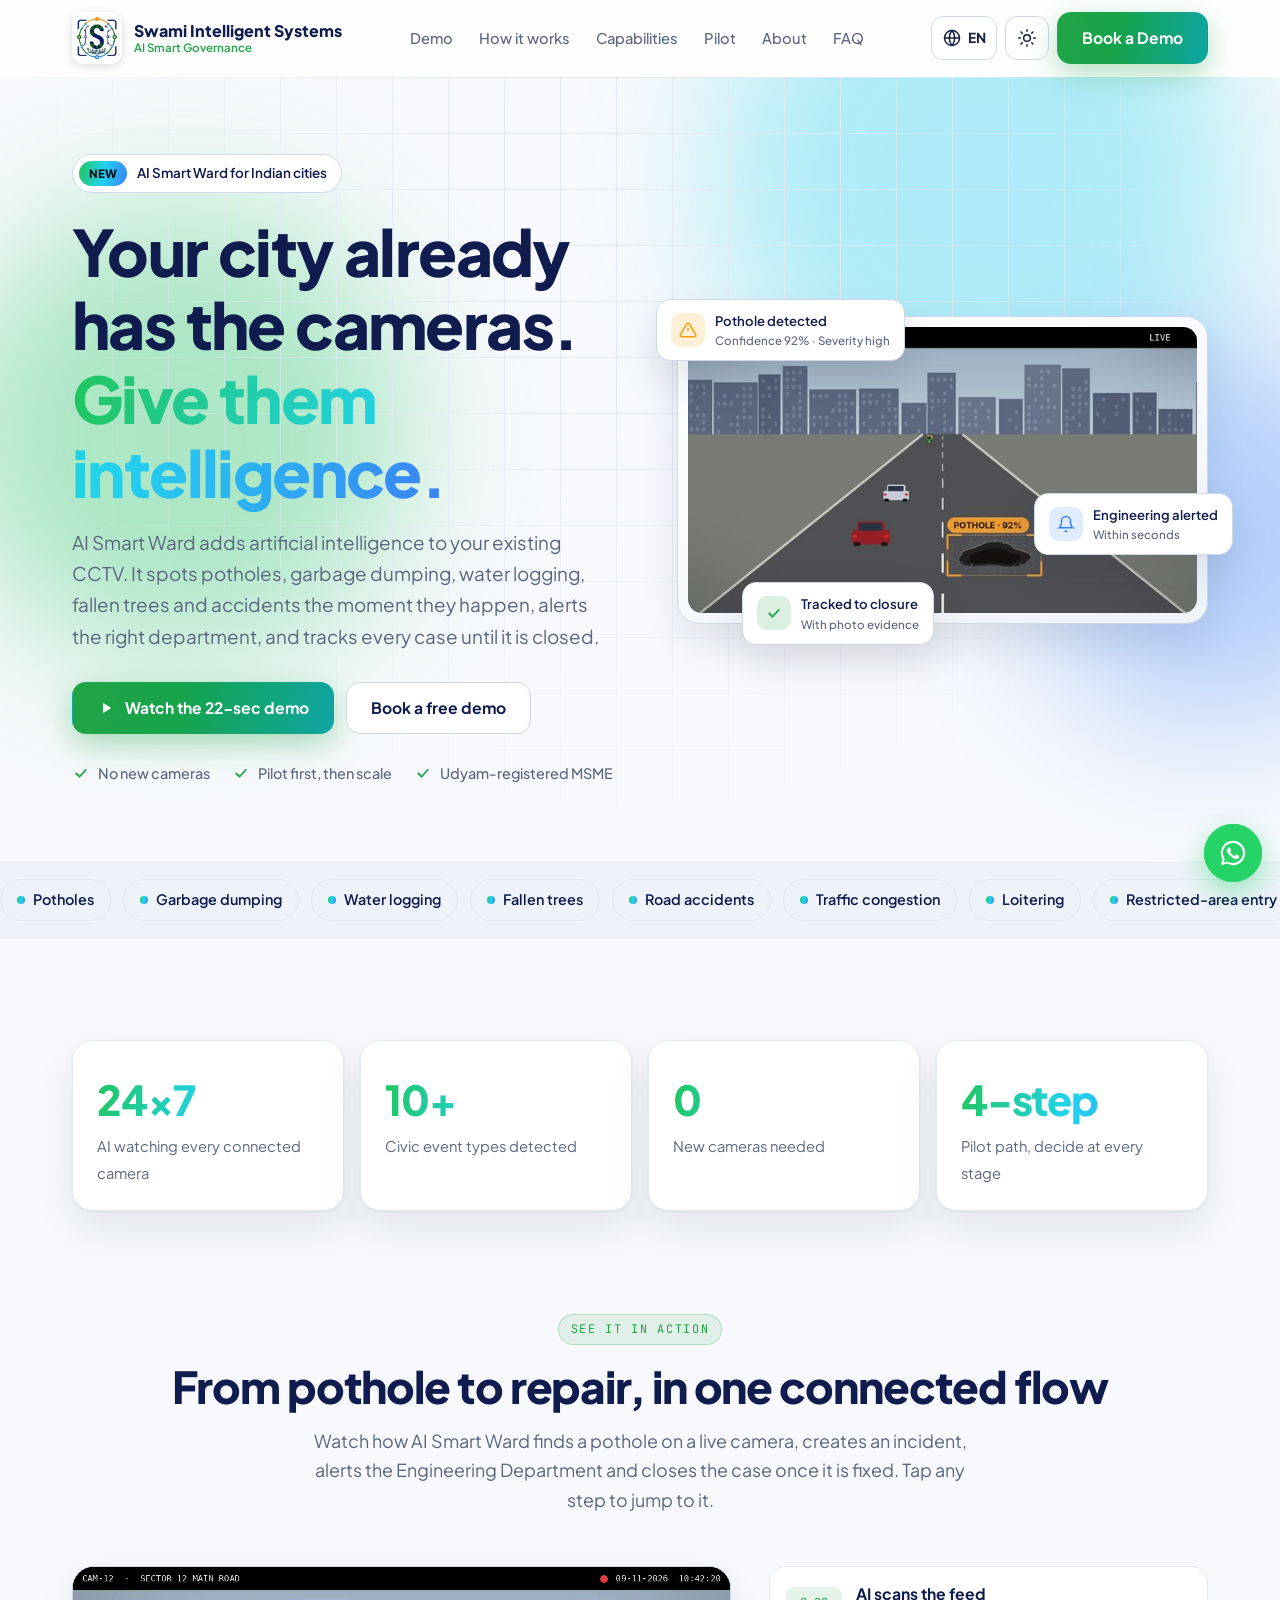
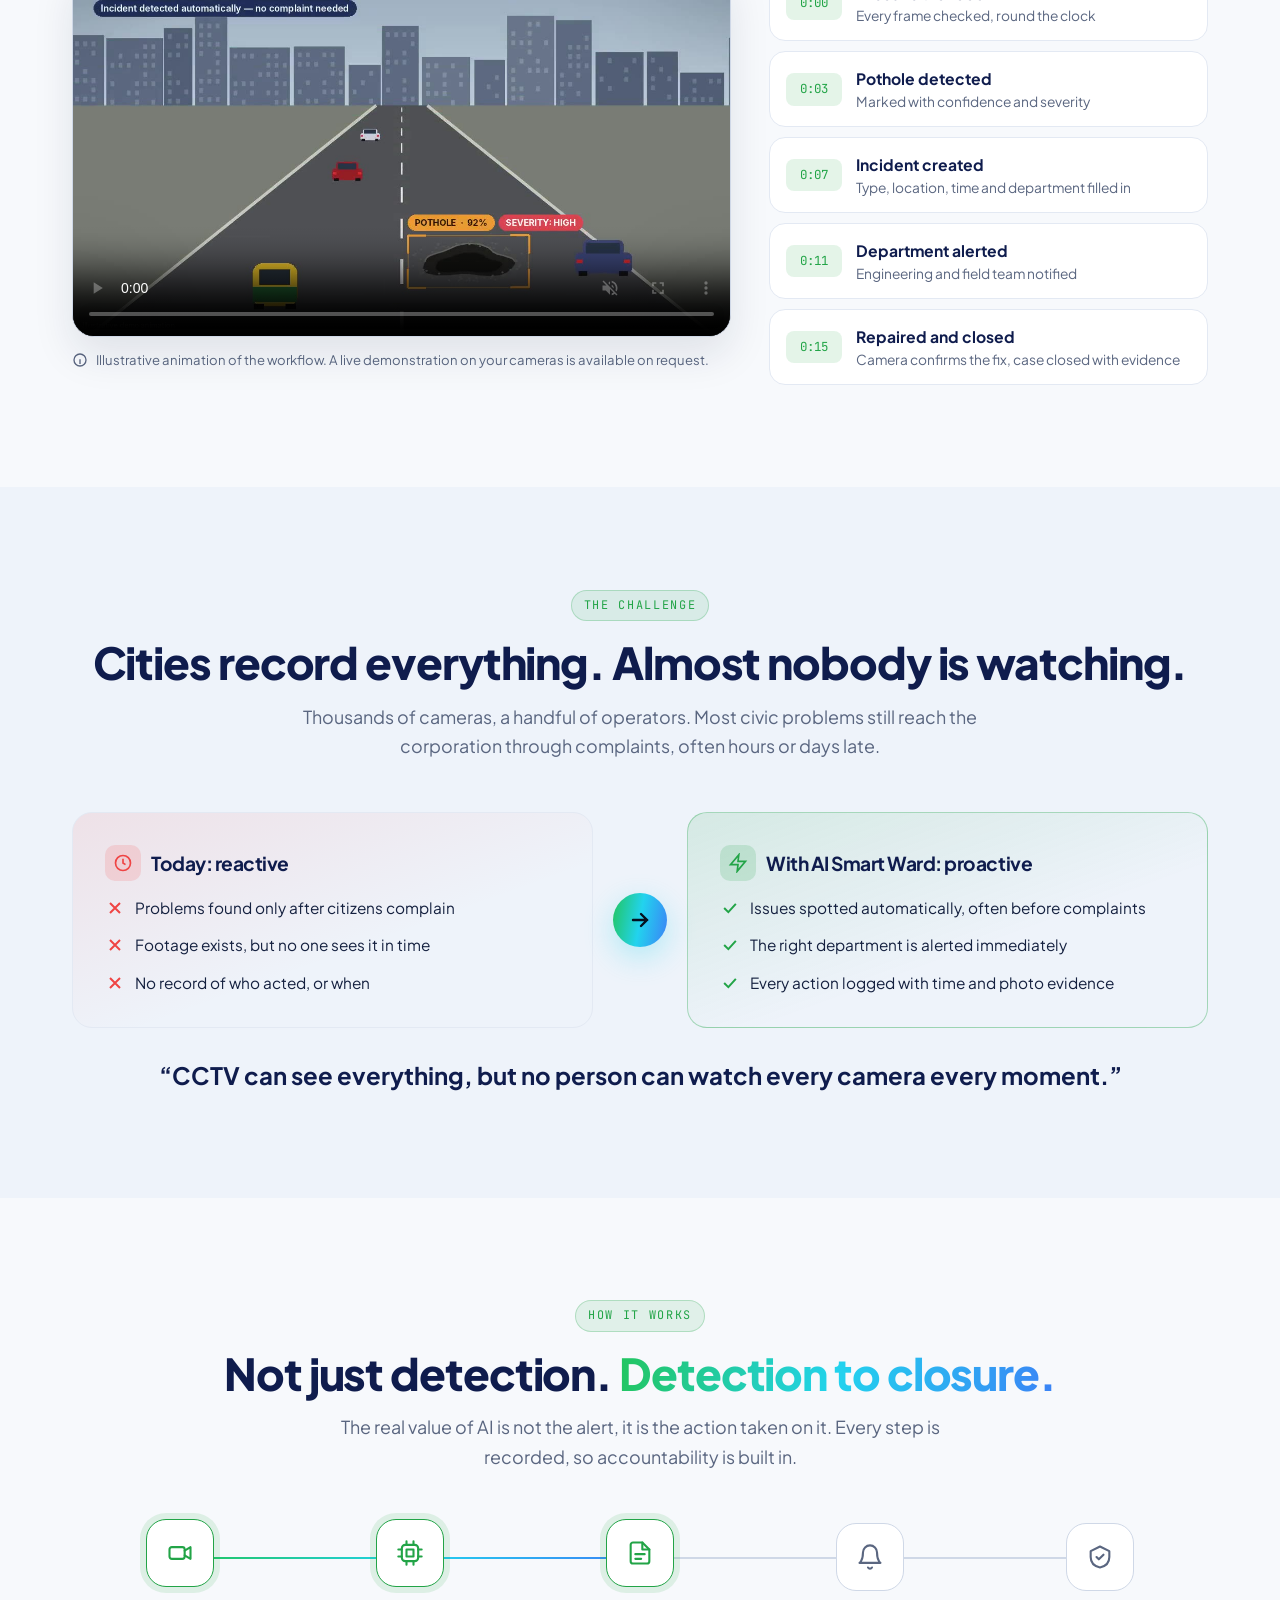
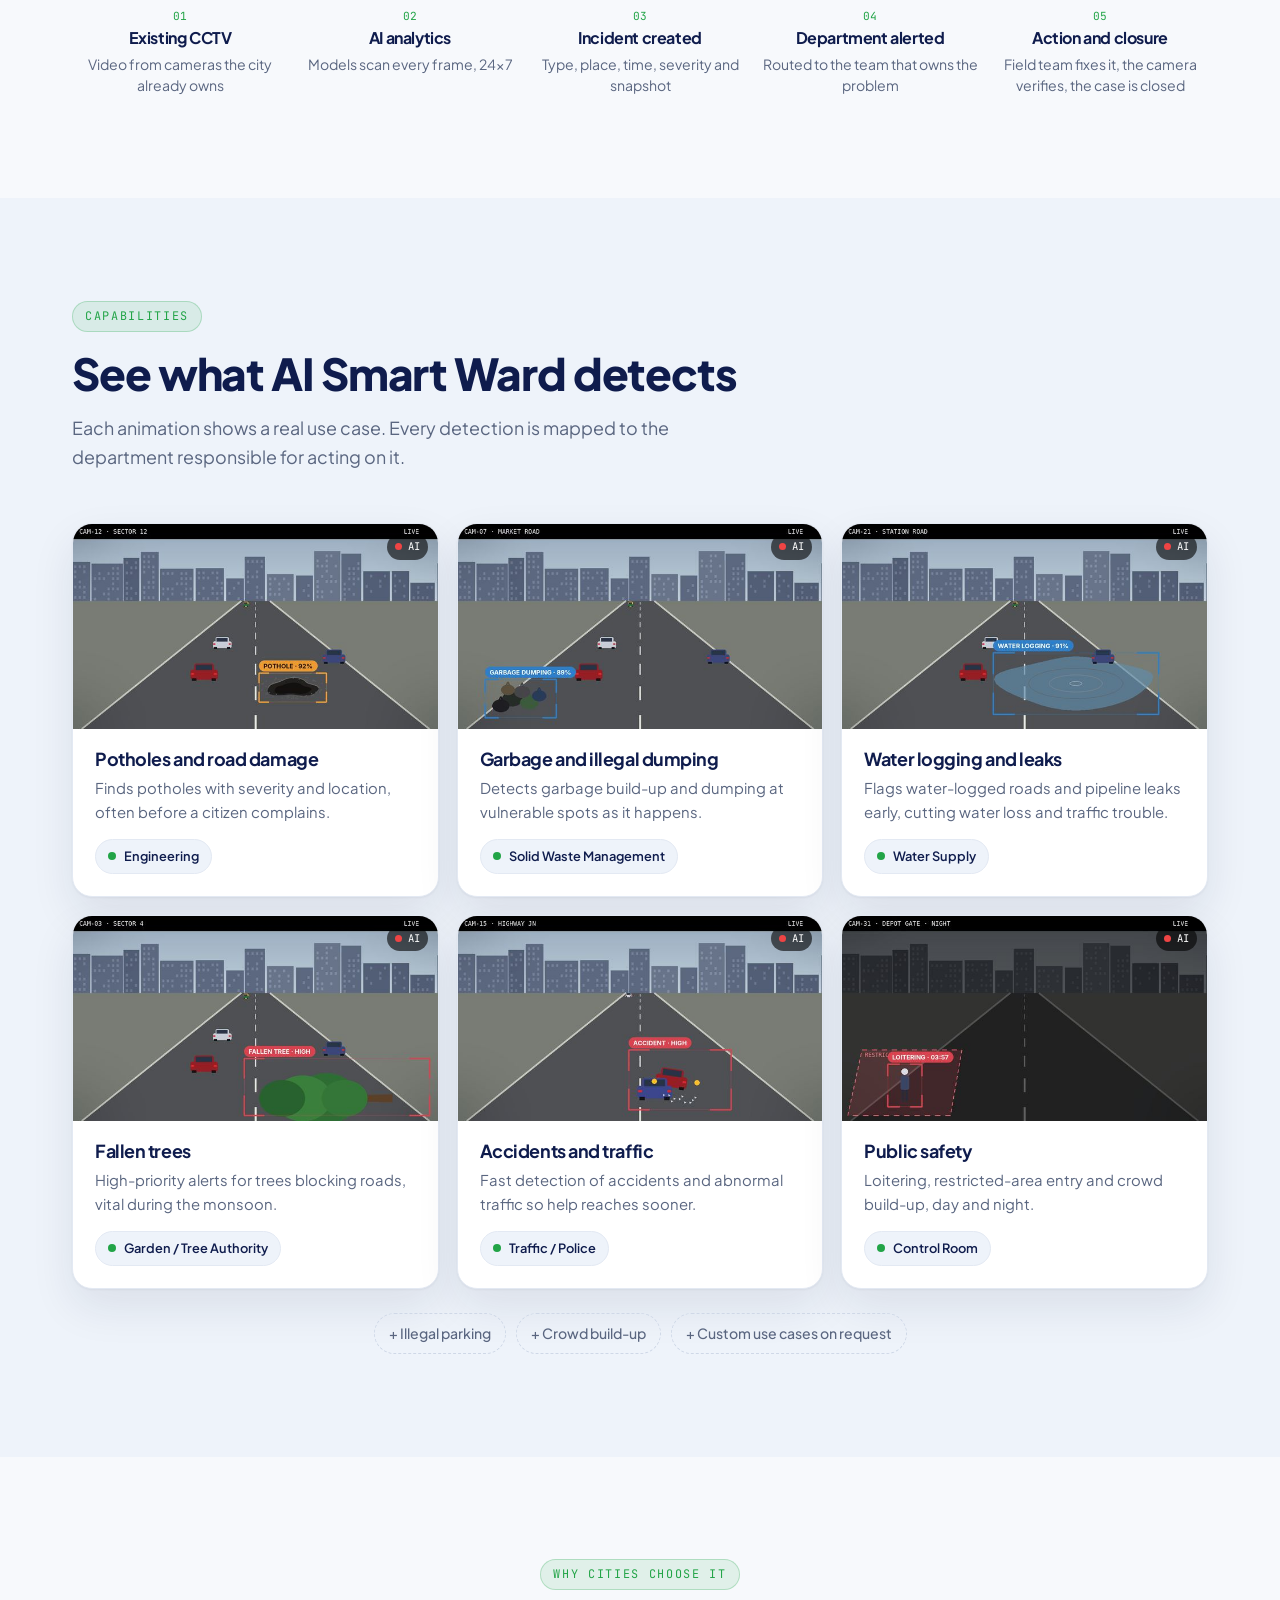
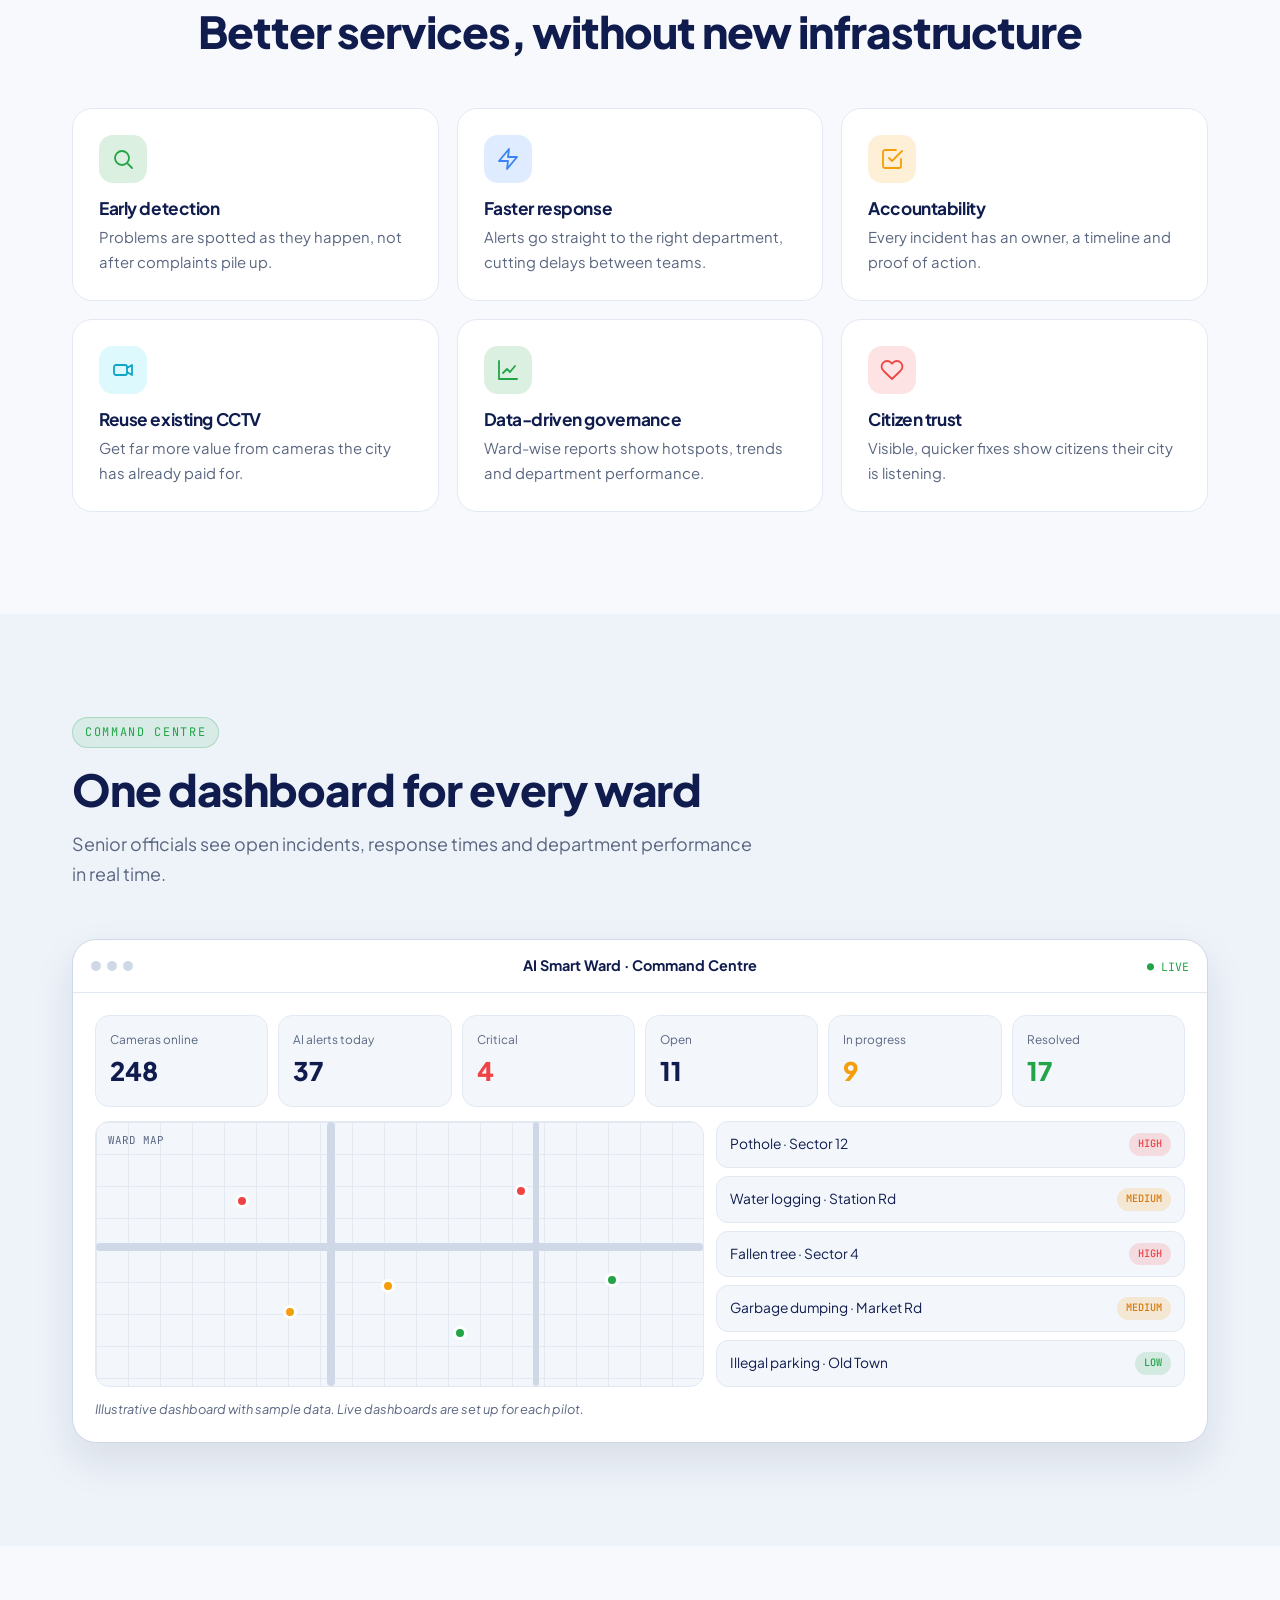
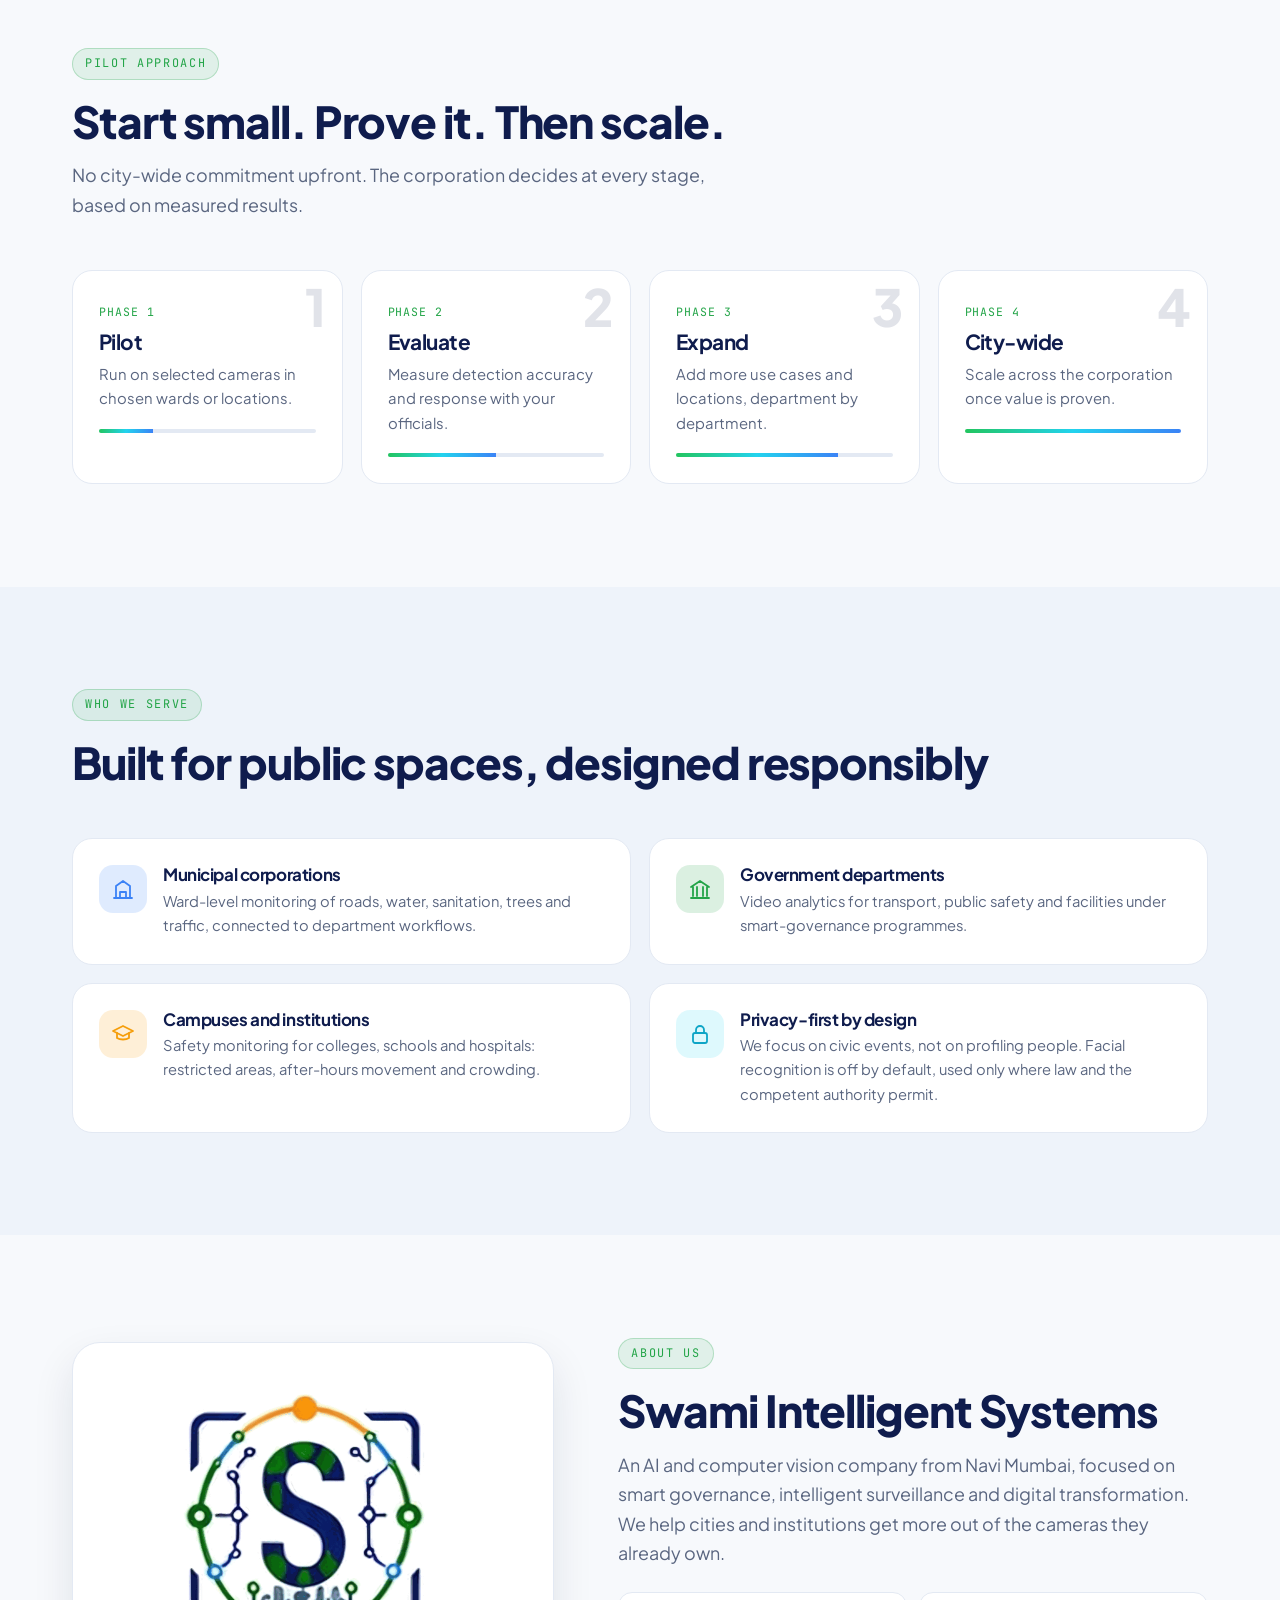
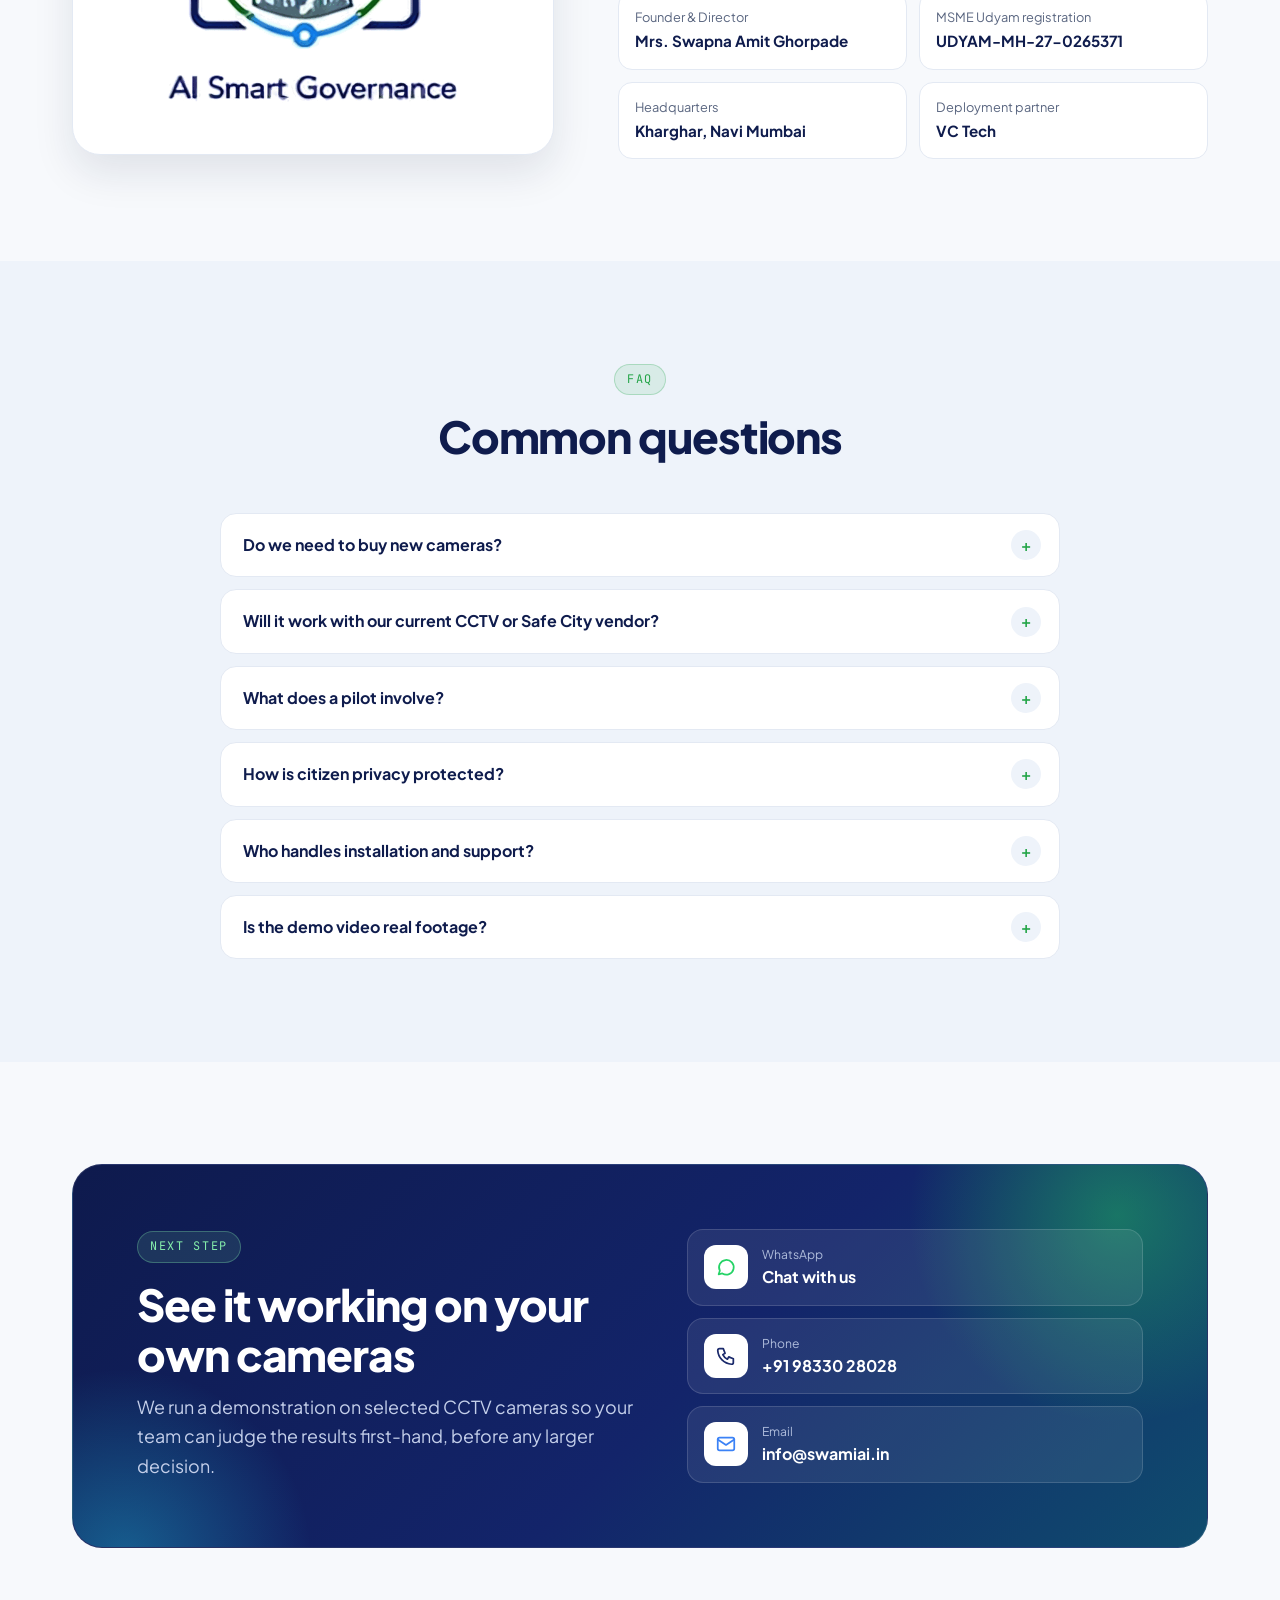
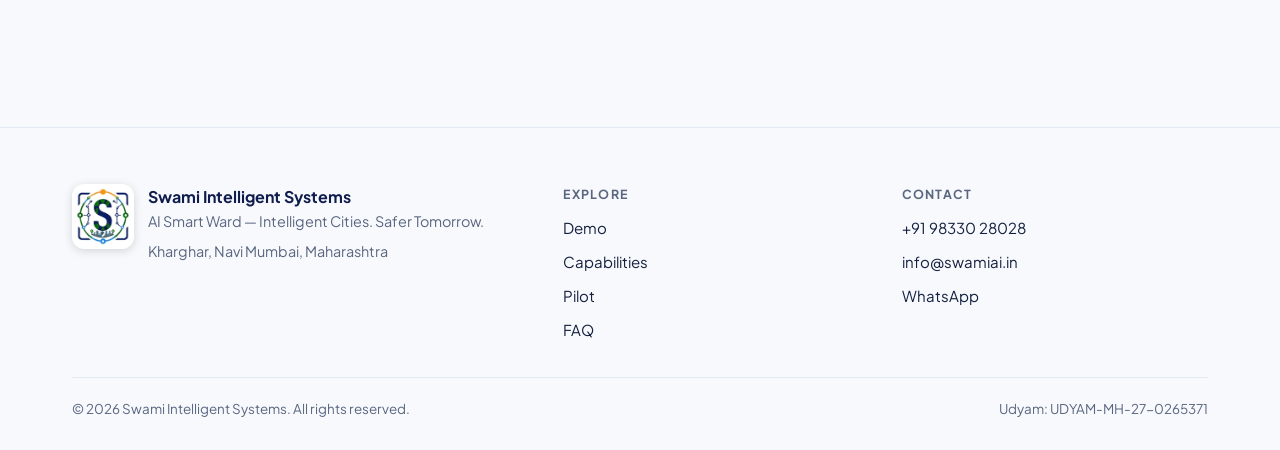
==== commit 57b287d8: "New site: dark/light mode, English/Marathi/Hindi, demo video and detection animations Co-Authored-By" ====
--- a/index.html
+++ b/index.html
@@ -1,13 +1,17 @@
 <!doctype html>
-<html lang="en">
+<html lang="en" data-theme="dark">
 <head>
 <meta charset="utf-8">
-<script>document.documentElement.classList.add("js")</script>
+<script>
+(function(){var d=document.documentElement;d.classList.add('js');var t;try{t=localStorage.getItem('swami-theme')}catch(e){}
+if(!t){t=window.matchMedia&&matchMedia('(prefers-color-scheme: light)').matches?'light':'dark'}d.setAttribute('data-theme',t);})();
+</script>
 <meta name="viewport" content="width=device-width, initial-scale=1, viewport-fit=cover">
 <title>Swami Intelligent Systems | AI Smart Ward</title>
-<meta name="description" content="AI Smart Ward turns a city's existing CCTV cameras into civic intelligence: detecting potholes, water leaks, fallen trees, garbage dumping and accidents, and tracking every incident from alert to closure.">
+<meta name="description" content="AI Smart Ward turns a city's existing CCTV cameras into civic intelligence: it detects potholes, garbage dumping, water logging, fallen trees and accidents, and tracks every incident from alert to closure.">
 <link rel="canonical" href="https://swamiai.in/">
-<meta name="theme-color" content="#1B2A6B">
+<meta name="theme-color" content="#070B1A" media="(prefers-color-scheme: dark)">
+<meta name="theme-color" content="#F7F9FC" media="(prefers-color-scheme: light)">
 <meta property="og:title" content="Swami Intelligent Systems | AI Smart Ward">
 <meta property="og:description" content="From CCTV cameras to civic intelligence. AI video analytics for smart governance, built on the cameras cities already own.">
 <meta property="og:type" content="website">
@@ -18,612 +22,723 @@
 <link rel="apple-touch-icon" href="assets/apple-touch-icon.png">
 <link rel="preconnect" href="https://fonts.googleapis.com">
 <link rel="preconnect" href="https://fonts.gstatic.com" crossorigin>
-<link href="https://fonts.googleapis.com/css2?family=Plus+Jakarta+Sans:wght@400;500;600;700;800&family=JetBrains+Mono:wght@500&family=Noto+Sans+Devanagari:wght@500;600&display=swap" rel="stylesheet">
+<link href="https://fonts.googleapis.com/css2?family=Plus+Jakarta+Sans:wght@400;500;600;700;800&family=JetBrains+Mono:wght@500&family=Noto+Sans+Devanagari:wght@400;500;600;700;800&display=swap" rel="stylesheet">
 <script type="application/ld+json">
 {"@context":"https://schema.org","@type":"Organization","name":"Swami Intelligent Systems","url":"https://swamiai.in/","logo":"https://swamiai.in/assets/logo-mark.png","email":"info@swamiai.in","telephone":"+91-98330-28028","address":{"@type":"PostalAddress","addressLocality":"Kharghar, Navi Mumbai","addressRegion":"Maharashtra","addressCountry":"IN"},"slogan":"AI Smart Ward — Intelligent Cities. Safer Tomorrow."}
 </script>
 <style>
+/* ===== Tokens ===== */
 :root{
-  --navy:#1B2A6B; --navy-deep:#0E1A4D; --green:#1F8A2E; --green-dark:#17702A; --blue:#2E7FC9; --orange:#EC9A32; --red:#D9434F;
-  --bg:#FFFFFF; --soft:#F4F7FB; --line:#E2E8F2; --text:#14203F; --muted:#5A6680;
-  --radius:16px; --shadow:0 1px 2px rgba(20,32,63,.06),0 8px 24px rgba(20,32,63,.07);
+  --green:#22A447; --green-2:#1F8A2E; --blue:#3B82F6; --cyan:#22D3EE; --orange:#F59E0B; --red:#EF4444; --navy:#1B2A6B;
+  --grad:linear-gradient(100deg,#22C55E 0%,#22D3EE 50%,#3B82F6 100%);
+  --radius:20px; --gutter:clamp(16px,4vw,32px);
   --font:"Plus Jakarta Sans","Noto Sans Devanagari",system-ui,-apple-system,"Segoe UI",sans-serif;
   --mono:"JetBrains Mono",ui-monospace,monospace;
-  --gutter:clamp(16px,4vw,32px);
+}
+[data-theme="dark"]{
+  --bg:#070B1A; --bg-2:#0B1124; --surface:rgba(255,255,255,.04); --surface-2:rgba(255,255,255,.07); --solid:#0F1630;
+  --line:rgba(255,255,255,.09); --line-2:rgba(255,255,255,.16);
+  --text:#EDF1FA; --muted:#9AA6C3; --head:#FFFFFF; --header:rgba(7,11,26,.72);
+  --shadow:0 20px 50px rgba(0,0,0,.45); --glow:0 0 0 1px rgba(255,255,255,.06),0 20px 60px rgba(34,211,238,.10);
+  --chip:rgba(255,255,255,.06); --badge-bg:#FFFFFF; color-scheme:dark;
+}
+[data-theme="light"]{
+  --bg:#F7F9FC; --bg-2:#EEF3FA; --surface:#FFFFFF; --surface-2:#F3F6FB; --solid:#FFFFFF;
+  --line:#E3E9F3; --line-2:#CFD8E7;
+  --text:#14203F; --muted:#5A6680; --head:#0F1C4D; --header:rgba(255,255,255,.82);
+  --shadow:0 18px 40px rgba(20,32,63,.10); --glow:0 1px 2px rgba(20,32,63,.05),0 18px 44px rgba(20,32,63,.09);
+  --chip:#EEF3FA; --badge-bg:#FFFFFF; color-scheme:light;
 }
 *{box-sizing:border-box;margin:0;padding:0}
 html{scroll-behavior:smooth;scroll-padding-top:84px;-webkit-text-size-adjust:100%}
-body{background:var(--bg);color:var(--text);font-family:var(--font);line-height:1.65;-webkit-font-smoothing:antialiased;overflow-x:clip}
+body{background:var(--bg);color:var(--text);font-family:var(--font);line-height:1.65;-webkit-font-smoothing:antialiased;overflow-x:clip;transition:background .3s,color .3s}
+html[lang="mr"] body,html[lang="hi"] body{line-height:1.75}
 a{color:inherit;text-decoration:none}
-img{max-width:100%;display:block}
-:focus-visible{outline:3px solid var(--blue);outline-offset:3px;border-radius:6px}
-.skip{position:absolute;left:-9999px;top:8px;background:var(--navy);color:#fff;padding:10px 16px;border-radius:8px;z-index:100}
+img,video{max-width:100%;display:block}
+button{font:inherit;color:inherit}
+:focus-visible{outline:3px solid var(--cyan);outline-offset:3px;border-radius:8px}
+.skip{position:absolute;left:-9999px;top:8px;background:var(--green);color:#fff;padding:10px 16px;border-radius:8px;z-index:200}
 .skip:focus{left:8px}
-.wrap{max-width:1180px;margin:0 auto;padding:0 var(--gutter)}
-h1,h2,h3{line-height:1.18;letter-spacing:-.02em;color:var(--navy)}
-h2{font-size:clamp(1.65rem,1.1rem + 2.2vw,2.5rem);font-weight:800}
+.wrap{max-width:1200px;margin:0 auto;padding:0 var(--gutter)}
+h1,h2,h3{color:var(--head);line-height:1.15;letter-spacing:-.025em}
+html[lang="mr"] h1,html[lang="mr"] h2,html[lang="hi"] h1,html[lang="hi"] h2{letter-spacing:0;line-height:1.3}
+h2{font-size:clamp(1.7rem,1.1rem + 2.4vw,2.75rem);font-weight:800}
 h3{font-weight:700}
-.eyebrow{display:inline-flex;align-items:center;gap:8px;font-family:var(--mono);font-size:.74rem;letter-spacing:.12em;text-transform:uppercase;color:var(--green)}
-.eyebrow::before{content:"";width:18px;height:2px;background:currentColor;border-radius:2px}
-.lead{color:var(--muted);font-size:clamp(1rem,.95rem + .3vw,1.1rem);max-width:660px}
-section{padding:clamp(64px,8vw,104px) 0}
-.sec-head{margin-bottom:clamp(32px,4vw,52px)}
-.sec-head h2{margin:12px 0 14px}
-.center{text-align:center}.center .lead{margin:0 auto}
-.soft{background:var(--soft)}
-
-/* buttons */
-.btn{display:inline-flex;align-items:center;justify-content:center;gap:8px;min-height:48px;padding:12px 22px;border-radius:12px;font-weight:700;font-size:.97rem;border:2px solid transparent;transition:transform .15s,background .15s,box-shadow .15s,border-color .15s;cursor:pointer;text-align:center}
-.btn:hover{transform:translateY(-1px)}
-.btn-primary{background:var(--green);color:#fff;box-shadow:0 6px 18px rgba(31,138,46,.25)}
-.btn-primary:hover{background:var(--green-dark)}
-.btn-outline{border-color:var(--line);background:#fff;color:var(--navy)}
-.btn-outline:hover{border-color:var(--navy)}
-.btn-white{background:#fff;color:var(--navy)}
-.btn-ghost-w{border-color:rgba(255,255,255,.35);color:#fff}
-.btn-ghost-w:hover{border-color:#fff}
+.grad{background:var(--grad);-webkit-background-clip:text;background-clip:text;color:transparent}
+.eyebrow{display:inline-flex;align-items:center;gap:8px;font-family:var(--mono);font-size:.74rem;letter-spacing:.14em;text-transform:uppercase;color:var(--green);background:rgba(34,164,71,.10);border:1px solid rgba(34,164,71,.25);padding:5px 12px;border-radius:30px}
+html[lang="mr"] .eyebrow,html[lang="hi"] .eyebrow{font-family:var(--font);letter-spacing:.04em;font-weight:600}
+.lead{color:var(--muted);font-size:clamp(1rem,.95rem + .3vw,1.12rem);max-width:680px}
+section{padding:clamp(64px,8vw,110px) 0;position:relative}
+.sec-head{margin-bottom:clamp(32px,4vw,56px)}
+.sec-head h2{margin:16px 0 14px}
+.center{text-align:center}.center .lead{margin-left:auto;margin-right:auto}
+.alt{background:var(--bg-2)}
+
+/* ===== Buttons ===== */
+.btn{display:inline-flex;align-items:center;justify-content:center;gap:10px;min-height:50px;padding:12px 24px;border-radius:14px;font-weight:700;font-size:.98rem;border:1px solid transparent;cursor:pointer;transition:transform .15s,box-shadow .2s,background .2s,border-color .2s;text-align:center}
+.btn:hover{transform:translateY(-2px)}
 .btn svg{width:18px;height:18px;flex-shrink:0}
-
-/* header */
-header{position:sticky;top:0;z-index:60;background:rgba(255,255,255,.94);backdrop-filter:saturate(1.4) blur(10px);border-bottom:1px solid transparent;transition:border-color .2s,box-shadow .2s}
-header.scrolled{border-color:var(--line);box-shadow:0 4px 18px rgba(20,32,63,.06)}
-.nav{display:flex;align-items:center;justify-content:space-between;gap:16px;height:76px}
+.btn-primary{background:linear-gradient(100deg,#22A447,#16A34A 40%,#0EA5A4);color:#fff;box-shadow:0 10px 30px rgba(34,164,71,.35)}
+.btn-primary:hover{box-shadow:0 14px 36px rgba(34,164,71,.45)}
+.btn-glass{background:var(--surface);border-color:var(--line-2);color:var(--head);backdrop-filter:blur(8px)}
+.btn-glass:hover{border-color:var(--cyan)}
+
+/* ===== Header ===== */
+header{position:sticky;top:0;z-index:80;background:var(--header);backdrop-filter:saturate(1.6) blur(14px);-webkit-backdrop-filter:saturate(1.6) blur(14px);border-bottom:1px solid transparent;transition:border-color .2s}
+header.scrolled{border-color:var(--line)}
+.nav{display:flex;align-items:center;justify-content:space-between;gap:14px;height:76px}
 .brand{display:flex;align-items:center;gap:12px;min-width:0}
-.brand img{width:52px;height:auto;flex-shrink:0}
+.logo-badge{background:var(--badge-bg);border-radius:12px;padding:4px;display:grid;place-items:center;flex-shrink:0;box-shadow:0 2px 10px rgba(0,0,0,.15)}
+.logo-badge img{width:42px;height:auto}
 .brand-text{line-height:1.2;min-width:0}
-.brand-text b{display:block;font-size:1.02rem;font-weight:800;color:var(--navy);letter-spacing:-.01em}
-.brand-text span{display:block;font-size:.74rem;color:var(--green);font-weight:600;letter-spacing:.02em}
-.links{display:flex;align-items:center;gap:4px}
-.links a{padding:8px 12px;border-radius:8px;font-size:.93rem;font-weight:500;color:var(--muted);transition:color .15s,background .15s}
-.links a:hover{color:var(--navy);background:var(--soft)}
-.nav-cta{display:flex;align-items:center;gap:10px}
-.menu-btn{display:none;width:48px;height:48px;border-radius:12px;border:1px solid var(--line);background:#fff;cursor:pointer;align-items:center;justify-content:center}
-.menu-btn span,.menu-btn span::before,.menu-btn span::after{display:block;width:20px;height:2px;background:var(--navy);border-radius:2px;position:relative;transition:transform .2s,background .2s}
-.menu-btn span::before,.menu-btn span::after{content:"";position:absolute;left:0}
-.menu-btn span::before{top:-6px}.menu-btn span::after{top:6px}
-.menu-btn[aria-expanded="true"] span{background:transparent}
-.menu-btn[aria-expanded="true"] span::before{transform:translateY(6px) rotate(45deg)}
-.menu-btn[aria-expanded="true"] span::after{transform:translateY(-6px) rotate(-45deg)}
+.brand-text b{display:block;font-size:1rem;font-weight:800;color:var(--head);white-space:nowrap}
+.brand-text span{display:block;font-size:.72rem;color:var(--green);font-weight:600;white-space:nowrap}
+.links{display:flex;gap:2px}
+.links a{padding:8px 12px;border-radius:10px;font-size:.92rem;font-weight:500;color:var(--muted);transition:color .15s,background .15s;white-space:nowrap}
+.links a:hover{color:var(--head);background:var(--surface-2)}
+.tools{display:flex;align-items:center;gap:8px}
+.icon-btn{height:44px;min-width:44px;border-radius:12px;border:1px solid var(--line-2);background:var(--surface);display:inline-flex;align-items:center;justify-content:center;gap:6px;cursor:pointer;padding:0 10px;transition:border-color .2s}
+.icon-btn:hover{border-color:var(--cyan)}
+.icon-btn svg{width:20px;height:20px}
+.sun{display:none}[data-theme="light"] .sun{display:block}[data-theme="light"] .moon{display:none}
+.lang{position:relative}
+.lang-btn{font-weight:700;font-size:.86rem}
+.lang-menu{position:absolute;right:0;top:52px;min-width:170px;background:var(--solid);border:1px solid var(--line-2);border-radius:14px;padding:6px;box-shadow:var(--shadow);display:none;z-index:90}
+.lang.open .lang-menu{display:block}
+.lang-menu button{display:flex;justify-content:space-between;align-items:center;width:100%;padding:11px 12px;border-radius:10px;border:0;background:transparent;cursor:pointer;font-weight:600;text-align:left}
+.lang-menu button:hover,.lang-menu button[aria-checked="true"]{background:var(--surface-2)}
+.lang-menu button[aria-checked="true"]::after{content:"✓";color:var(--green)}
+.menu-btn{display:none}
+.burger,.burger::before,.burger::after{display:block;width:20px;height:2px;background:var(--head);border-radius:2px;position:relative;transition:transform .2s,background .2s}
+.burger::before,.burger::after{content:"";position:absolute;left:0}.burger::before{top:-6px}.burger::after{top:6px}
+.menu-btn[aria-expanded="true"] .burger{background:transparent}
+.menu-btn[aria-expanded="true"] .burger::before{transform:translateY(6px) rotate(45deg)}
+.menu-btn[aria-expanded="true"] .burger::after{transform:translateY(-6px) rotate(-45deg)}
 .drawer{display:none}
 
-/* hero */
-.hero{position:relative;padding:clamp(40px,6vw,80px) 0 clamp(56px,7vw,96px);overflow:hidden;background:
-  radial-gradient(700px 420px at 92% 8%,rgba(46,127,201,.12),transparent 70%),
-  radial-gradient(600px 400px at 0% 100%,rgba(31,138,46,.10),transparent 70%),
-  linear-gradient(180deg,#fff,var(--soft))}
-.hero::before{content:"";position:absolute;inset:0;background-image:linear-gradient(var(--line) 1px,transparent 1px),linear-gradient(90deg,var(--line) 1px,transparent 1px);background-size:44px 44px;mask-image:radial-gradient(ellipse at 70% 30%,#000 10%,transparent 65%);-webkit-mask-image:radial-gradient(ellipse at 70% 30%,#000 10%,transparent 65%);opacity:.6;pointer-events:none}
-.hero-grid{position:relative;display:grid;grid-template-columns:1.05fr 1fr;gap:clamp(32px,5vw,64px);align-items:center}
-.pill{display:inline-flex;align-items:center;gap:8px;background:#fff;border:1px solid var(--line);border-radius:40px;padding:6px 14px 6px 8px;font-size:.82rem;font-weight:600;color:var(--navy);box-shadow:var(--shadow)}
-.pill i{font-style:normal;background:var(--green);color:#fff;border-radius:20px;padding:2px 9px;font-size:.72rem}
-.hero h1{font-size:clamp(2rem,1.2rem + 3.6vw,3.5rem);font-weight:800;margin:20px 0 14px}
-.hero h1 .hl{background:linear-gradient(90deg,var(--green),var(--blue));-webkit-background-clip:text;background-clip:text;color:transparent}
-.marathi{font-family:"Noto Sans Devanagari",var(--font);font-weight:600;color:var(--blue);font-size:clamp(.98rem,.9rem + .3vw,1.08rem);margin-bottom:14px}
-.cta-row{display:flex;flex-wrap:wrap;gap:12px;margin-top:28px}
-.trust{display:flex;flex-wrap:wrap;gap:10px 22px;margin-top:28px;font-size:.88rem;color:var(--muted);font-weight:500}
-.trust span{display:inline-flex;align-items:center;gap:7px}
+/* ===== Hero ===== */
+.hero{padding:clamp(36px,6vw,84px) 0 clamp(48px,6vw,80px);overflow:hidden}
+.aurora{position:absolute;inset:-20% -10% auto -10%;height:120%;pointer-events:none;filter:blur(70px);opacity:.55}
+[data-theme="light"] .aurora{opacity:.35}
+.aurora i{position:absolute;border-radius:50%;animation:float 16s ease-in-out infinite}
+.aurora i:nth-child(1){width:520px;height:520px;left:55%;top:0;background:#22D3EE}
+.aurora i:nth-child(2){width:460px;height:460px;left:5%;top:30%;background:#22C55E;animation-delay:-5s}
+.aurora i:nth-child(3){width:380px;height:380px;left:75%;top:45%;background:#3B82F6;animation-delay:-9s}
+@keyframes float{0%,100%{transform:translate(0,0)}50%{transform:translate(40px,-30px)}}
+.gridbg{position:absolute;inset:0;background-image:linear-gradient(var(--line) 1px,transparent 1px),linear-gradient(90deg,var(--line) 1px,transparent 1px);background-size:56px 56px;mask-image:radial-gradient(ellipse at 50% 20%,#000 20%,transparent 70%);-webkit-mask-image:radial-gradient(ellipse at 50% 20%,#000 20%,transparent 70%);pointer-events:none}
+.hero-grid{position:relative;display:grid;grid-template-columns:1.02fr 1fr;gap:clamp(36px,5vw,64px);align-items:center}
+.pill{display:inline-flex;align-items:center;gap:10px;background:var(--surface);border:1px solid var(--line-2);border-radius:40px;padding:6px 14px 6px 6px;font-size:.84rem;font-weight:600;color:var(--head);backdrop-filter:blur(8px)}
+.pill i{font-style:normal;background:var(--grad);color:#05101F;border-radius:20px;padding:3px 10px;font-size:.72rem;font-weight:800}
+.hero h1{font-size:clamp(2.1rem,1.2rem + 4vw,4rem);font-weight:800;margin:22px 0 18px}
+.hero .lead{font-size:clamp(1.02rem,.95rem + .4vw,1.18rem)}
+.cta-row{display:flex;flex-wrap:wrap;gap:12px;margin-top:30px}
+.trust{display:flex;flex-wrap:wrap;gap:10px 22px;margin-top:28px;font-size:.9rem;color:var(--muted);font-weight:500}
+.trust span{display:inline-flex;align-items:center;gap:8px}
 .trust svg{width:18px;height:18px;color:var(--green);flex-shrink:0}
-
-/* camera feed */
-.feed{background:var(--navy-deep);border-radius:20px;padding:14px;box-shadow:0 30px 60px rgba(14,26,77,.28);position:relative}
-.feed-top{display:flex;justify-content:space-between;gap:10px;font-family:var(--mono);font-size:.7rem;color:#9FB0D6;padding:2px 4px 10px}
-.rec{color:#FF7B86;white-space:nowrap}
-.rec::before{content:"● ";animation:blink 1.4s infinite}
-@keyframes blink{50%{opacity:.2}}
-.screen{position:relative;aspect-ratio:16/10;border-radius:12px;overflow:hidden;background:linear-gradient(180deg,#22305E 0%,#18234A 55%,#30353F 55%,#262A33 100%)}
-.screen .road{position:absolute;left:50%;bottom:0;width:100%;height:45%;transform:translateX(-50%);background:#3A3F4A;clip-path:polygon(40% 0,60% 0,95% 100%,5% 100%)}
-.screen .lane{position:absolute;left:50%;bottom:0;width:4px;height:45%;transform:translateX(-50%);background:repeating-linear-gradient(180deg,#D9DEE8 0 14px,transparent 14px 30px);opacity:.55}
-.screen .bldg{position:absolute;bottom:45%;background:#2B3A6C;border-top:2px solid #3A4C86}
-.screen .pothole{position:absolute;left:52%;bottom:14%;width:16%;height:9%;border-radius:50%;background:#16191F}
-.bbox{position:absolute;border:2px solid var(--orange);border-radius:4px;animation:pulse 2.4s infinite}
-.bbox label{position:absolute;top:-23px;left:-2px;background:var(--orange);color:#22160A;font-family:var(--mono);font-size:.64rem;padding:3px 7px;border-radius:4px 4px 4px 0;white-space:nowrap}
-@keyframes pulse{0%,100%{box-shadow:0 0 0 0 rgba(236,154,50,.5)}50%{box-shadow:0 0 0 6px rgba(236,154,50,0)}}
-.alerts{margin-top:10px;display:grid;gap:8px}
-.hero .feed{padding-bottom:44px}
-.alert{display:flex;align-items:center;justify-content:space-between;gap:10px;background:rgba(255,255,255,.06);border:1px solid rgba(255,255,255,.08);border-radius:10px;padding:10px 12px;font-size:.84rem;color:#E4EAF7}
-.tag{font-family:var(--mono);font-size:.64rem;padding:3px 8px;border-radius:20px;white-space:nowrap;flex-shrink:0}
-.tag.high{background:rgba(217,67,79,.18);color:#FF8A94}
-.tag.med{background:rgba(236,154,50,.18);color:#F5B565}
-.tag.ok{background:rgba(52,190,90,.18);color:#6FD98E}
-.float-badge{position:absolute;left:-18px;bottom:-34px;background:#fff;border-radius:14px;padding:12px 16px;box-shadow:var(--shadow);display:flex;align-items:center;gap:10px;font-size:.84rem;font-weight:600;color:var(--navy)}
-.float-badge b{display:block;font-size:1.15rem;color:var(--green)}
-
-/* highlights strip */
-.strip{border-top:1px solid var(--line);border-bottom:1px solid var(--line);background:#fff}
-.strip-grid{display:grid;grid-template-columns:repeat(4,1fr)}
-.strip-item{padding:26px 20px;border-left:1px solid var(--line)}
-.strip-item:first-child{border-left:0}
-.strip-item b{display:block;font-size:clamp(1.35rem,1.1rem + 1vw,1.75rem);font-weight:800;color:var(--navy);letter-spacing:-.02em}
-.strip-item span{font-size:.88rem;color:var(--muted)}
-
-/* problem */
-.split{display:grid;grid-template-columns:1fr 1fr;gap:clamp(32px,5vw,64px);align-items:center}
-.chips{display:flex;flex-wrap:wrap;gap:8px;margin-top:22px}
-.chip{background:#fff;border:1px solid var(--line);border-radius:30px;padding:6px 14px;font-size:.86rem;font-weight:500;color:var(--navy)}
-.quote-card{background:#fff;border:1px solid var(--line);border-radius:20px;padding:clamp(24px,4vw,40px);box-shadow:var(--shadow);position:relative}
-.quote-card::before{content:"“";position:absolute;top:-6px;left:24px;font-size:5.5rem;line-height:1;color:var(--orange);font-family:Georgia,serif}
-.quote-card p{font-size:clamp(1.2rem,1rem + .9vw,1.55rem);font-weight:700;color:var(--navy);line-height:1.4;margin-top:24px}
-.quote-card small{display:block;margin-top:16px;color:var(--muted);font-size:.95rem}
-.compare{display:grid;grid-template-columns:1fr 1fr;gap:12px;margin-top:22px}
-.compare div{border-radius:12px;padding:14px;font-size:.88rem}
-.compare .before{background:#FCEEEF;color:#8A2730}
-.compare .after{background:#E8F5EB;color:#17592A}
-.compare b{display:block;margin-bottom:2px}
-
-/* timeline */
-.timeline{list-style:none;display:grid;grid-template-columns:repeat(7,1fr);gap:14px;position:relative;counter-reset:s}
-.timeline::before{content:"";position:absolute;top:22px;left:7%;right:7%;height:2px;background:linear-gradient(90deg,var(--blue),var(--green))}
-.timeline li{position:relative;text-align:center;counter-increment:s}
-.timeline .dot{width:46px;height:46px;margin:0 auto 14px;border-radius:50%;background:#fff;border:2px solid var(--blue);display:grid;place-items:center;font-family:var(--mono);font-size:.8rem;color:var(--navy);position:relative;z-index:1}
-.timeline li:last-child .dot{background:var(--green);border-color:var(--green);color:#fff}
-.timeline .dot::before{content:counter(s)}
-.timeline h3{font-size:.98rem;margin-bottom:4px}
-.timeline p{font-size:.84rem;color:var(--muted);line-height:1.45}
-.callout{margin-top:40px;display:flex;align-items:center;gap:16px;background:#fff;border:1px solid var(--line);border-left:4px solid var(--green);border-radius:14px;padding:18px 22px;box-shadow:var(--shadow)}
-.callout p{color:var(--muted)}
-.callout strong{color:var(--navy)}
-
-/* cards */
-.grid3{display:grid;grid-template-columns:repeat(auto-fit,minmax(min(100%,300px),1fr));gap:20px}
-.card{background:#fff;border:1px solid var(--line);border-radius:var(--radius);padding:26px;transition:transform .2s,box-shadow .2s,border-color .2s;display:flex;flex-direction:column}
-.card:hover{transform:translateY(-3px);box-shadow:var(--shadow);border-color:#CBD5E6}
-.icon{width:48px;height:48px;border-radius:12px;display:grid;place-items:center;margin-bottom:18px;flex-shrink:0}
-.icon svg{width:24px;height:24px;fill:none;stroke:currentColor;stroke-width:1.8;stroke-linecap:round;stroke-linejoin:round}
-.c-green{background:#E8F5EB;color:var(--green)}.c-blue{background:#E7F1FB;color:var(--blue)}.c-orange{background:#FDF1E2;color:#C77810}.c-navy{background:#E8EBF5;color:var(--navy)}.c-red{background:#FCEEEF;color:var(--red)}
-.card h3{font-size:1.1rem;margin-bottom:8px}
-.card p{color:var(--muted);font-size:.94rem;flex:1}
-.dept{margin-top:16px;padding-top:14px;border-top:1px dashed var(--line);font-size:.8rem;color:var(--muted)}
-.dept b{color:var(--navy);font-weight:600}
-
-/* dashboard (dark band) */
-.dark{background:linear-gradient(160deg,var(--navy-deep),#13246A);color:#E4EAF7}
-.dark h2{color:#fff}.dark .lead{color:#AFBCDB}.dark .eyebrow{color:#7FD493}
-.dash{background:rgba(255,255,255,.04);border:1px solid rgba(255,255,255,.1);border-radius:20px;padding:clamp(14px,2.5vw,22px)}
+.device{position:relative;border-radius:22px;padding:10px;background:linear-gradient(160deg,rgba(255,255,255,.14),rgba(255,255,255,.03));border:1px solid var(--line-2);box-shadow:var(--shadow)}
+[data-theme="light"] .device{background:linear-gradient(160deg,#fff,#EEF3FA)}
+.device video,.device img{border-radius:14px;width:100%;aspect-ratio:16/9;object-fit:cover;background:#0B1124}
+.float{position:absolute;display:flex;align-items:center;gap:10px;background:var(--solid);border:1px solid var(--line-2);border-radius:14px;padding:10px 14px;font-size:.82rem;font-weight:600;color:var(--head);box-shadow:var(--shadow);animation:bob 5s ease-in-out infinite;white-space:nowrap}
+.float small{display:block;color:var(--muted);font-weight:500;font-size:.72rem}
+.float .dot{width:34px;height:34px;border-radius:10px;display:grid;place-items:center;flex-shrink:0}
+.float .dot svg{width:18px;height:18px}
+.f1{top:-18px;left:-22px}.f2{bottom:22%;right:-26px;animation-delay:-1.5s}.f3{bottom:-22px;left:12%;animation-delay:-3s}
+@keyframes bob{0%,100%{transform:translateY(0)}50%{transform:translateY(-8px)}}
+.d-orange{background:rgba(245,158,11,.16);color:var(--orange)}.d-blue{background:rgba(59,130,246,.16);color:var(--blue)}.d-green{background:rgba(34,164,71,.16);color:var(--green)}.d-red{background:rgba(239,68,68,.15);color:var(--red)}.d-cyan{background:rgba(34,211,238,.15);color:#0EA5C6}
+
+/* ===== Marquee ===== */
+.marquee{border-block:1px solid var(--line);overflow:hidden;padding:16px 0;background:var(--bg-2)}
+.track{display:flex;gap:12px;width:max-content;animation:scroll 40s linear infinite}
+.marquee:hover .track{animation-play-state:paused}
+.track span{display:inline-flex;align-items:center;gap:8px;padding:8px 16px;border-radius:30px;background:var(--chip);border:1px solid var(--line);font-size:.9rem;font-weight:600;color:var(--head);white-space:nowrap}
+.track span::before{content:"";width:8px;height:8px;border-radius:50%;background:var(--grad)}
+@keyframes scroll{to{transform:translateX(-50%)}}
+
+/* ===== Stats ===== */
+.stats{display:grid;grid-template-columns:repeat(4,1fr);gap:16px}
+.stat{background:var(--surface);border:1px solid var(--line);border-radius:var(--radius);padding:24px;box-shadow:var(--glow)}
+.stat b{display:block;font-size:clamp(1.8rem,1.3rem + 1.6vw,2.6rem);font-weight:800;letter-spacing:-.03em}
+.stat>span{color:var(--muted);font-size:.92rem}
+
+/* ===== Demo video ===== */
+.demo-grid{display:grid;grid-template-columns:1.5fr 1fr;gap:clamp(24px,3vw,40px);align-items:start}
+.player{border-radius:22px;overflow:hidden;border:1px solid var(--line-2);box-shadow:var(--shadow);background:#000;position:relative}
+.player video{width:100%;aspect-ratio:16/9;background:#000}
+.chapters{display:grid;gap:10px;list-style:none}
+.chapters button{width:100%;display:grid;grid-template-columns:56px 1fr;gap:14px;align-items:center;text-align:left;padding:14px 16px;border-radius:16px;border:1px solid var(--line);background:var(--surface);cursor:pointer;transition:border-color .2s,background .2s,transform .2s}
+.chapters button:hover{border-color:var(--line-2);transform:translateX(3px)}
+.chapters button.active{border-color:var(--green);background:rgba(34,164,71,.10)}
+.chapters .ts{font-family:var(--mono);font-size:.78rem;color:var(--green);background:rgba(34,164,71,.12);border-radius:8px;padding:6px 0;text-align:center}
+.chapters b{display:block;color:var(--head);font-size:.98rem}
+.chapters small{color:var(--muted);font-size:.86rem;line-height:1.45;display:block}
+.note{margin-top:12px;font-size:.82rem;color:var(--muted);display:flex;gap:8px;align-items:center}
+.note svg{width:16px;height:16px;flex-shrink:0}
+
+/* ===== Problem ===== */
+.vs{display:grid;grid-template-columns:1fr auto 1fr;gap:20px;align-items:stretch}
+.vs-card{border-radius:var(--radius);padding:clamp(22px,3vw,32px);border:1px solid var(--line)}
+.vs-card h3{font-size:1.2rem;margin-bottom:14px;display:flex;align-items:center;gap:10px}
+.vs-card ul{list-style:none;display:grid;gap:12px}
+.vs-card li{display:flex;gap:10px;color:var(--text);font-size:.96rem}
+.vs-card li svg{width:20px;height:20px;flex-shrink:0;margin-top:3px}
+.bad{background:linear-gradient(160deg,rgba(239,68,68,.10),transparent 60%)}
+.bad svg{color:var(--red)}
+.good{background:linear-gradient(160deg,rgba(34,164,71,.12),transparent 60%);border-color:rgba(34,164,71,.35)}
+.good svg{color:var(--green)}
+.vs-arrow{display:grid;place-items:center}
+.vs-arrow span{width:54px;height:54px;border-radius:50%;background:var(--grad);display:grid;place-items:center;color:#05101F;box-shadow:0 10px 30px rgba(34,211,238,.3)}
+.vs-arrow svg{width:24px;height:24px}
+.quote{margin-top:28px;text-align:center;font-size:clamp(1.15rem,1rem + .8vw,1.5rem);font-weight:700;color:var(--head)}
+
+/* ===== How it works ===== */
+.flow{display:grid;grid-template-columns:repeat(5,1fr);gap:14px;list-style:none;counter-reset:s;position:relative}
+.flow::before{content:"";position:absolute;top:34px;left:10%;right:10%;height:2px;background:var(--line-2)}
+.flow::after{content:"";position:absolute;top:34px;left:10%;height:2px;width:calc(80% * var(--p,0));background:var(--grad);transition:width .6s ease}
+.flow li{text-align:center;counter-increment:s;position:relative;z-index:1}
+.flow .ic{width:68px;height:68px;margin:0 auto 16px;border-radius:20px;background:var(--solid);border:1px solid var(--line-2);display:grid;place-items:center;transition:transform .3s,border-color .3s,box-shadow .3s;color:var(--muted)}
+.flow .ic svg{width:28px;height:28px;fill:none;stroke:currentColor;stroke-width:1.8;stroke-linecap:round;stroke-linejoin:round}
+.flow li.on .ic{border-color:var(--green);color:var(--green);box-shadow:0 0 0 6px rgba(34,164,71,.12);transform:translateY(-4px)}
+.flow h3{font-size:1rem;margin-bottom:6px}
+.flow p{font-size:.88rem;color:var(--muted);line-height:1.5}
+.flow small{font-family:var(--mono);font-size:.7rem;color:var(--green);display:block;margin-bottom:4px}
+
+/* ===== Capabilities (clips) ===== */
+.bento{display:grid;grid-template-columns:repeat(3,1fr);gap:18px}
+.cap{background:var(--surface);border:1px solid var(--line);border-radius:var(--radius);overflow:hidden;display:flex;flex-direction:column;transition:transform .25s,border-color .25s,box-shadow .25s;box-shadow:var(--glow)}
+.cap:hover{transform:translateY(-4px);border-color:var(--line-2)}
+.cap .media{position:relative;aspect-ratio:16/9;background:#0B1124}
+.cap .media video,.cap .media img{width:100%;height:100%;object-fit:cover}
+.cap .live{position:absolute;top:10px;right:10px;font-family:var(--mono);font-size:.66rem;background:rgba(0,0,0,.6);color:#fff;padding:4px 8px;border-radius:20px;display:flex;align-items:center;gap:6px}
+.cap .live::before{content:"";width:7px;height:7px;border-radius:50%;background:#EF4444;animation:blink 1.4s infinite}
+@keyframes blink{50%{opacity:.25}}
+.cap .body{padding:20px 22px 22px;display:flex;flex-direction:column;flex:1}
+.cap h3{font-size:1.12rem;margin-bottom:6px}
+.cap p{color:var(--muted);font-size:.93rem;flex:1}
+.dept{margin-top:14px;display:inline-flex;align-items:center;gap:8px;font-size:.8rem;font-weight:600;color:var(--head);background:var(--chip);border:1px solid var(--line);padding:6px 12px;border-radius:30px;align-self:flex-start}
+.dept::before{content:"";width:8px;height:8px;border-radius:50%;background:var(--green)}
+.more{margin-top:24px;display:flex;flex-wrap:wrap;gap:10px;justify-content:center}
+.more span{padding:8px 14px;border-radius:30px;border:1px dashed var(--line-2);font-size:.88rem;color:var(--muted);font-weight:500}
+
+/* ===== Benefits ===== */
+.ben{display:grid;grid-template-columns:repeat(3,1fr);gap:18px}
+.b{padding:26px;border-radius:var(--radius);background:var(--surface);border:1px solid var(--line)}
+.b .i{width:48px;height:48px;border-radius:14px;display:grid;place-items:center;margin-bottom:16px}
+.b .i svg{width:24px;height:24px;fill:none;stroke:currentColor;stroke-width:1.8;stroke-linecap:round;stroke-linejoin:round}
+.b h3{font-size:1.08rem;margin-bottom:6px}
+.b p{color:var(--muted);font-size:.93rem}
+
+/* ===== Dashboard ===== */
+.dash{border-radius:24px;border:1px solid var(--line-2);background:var(--solid);box-shadow:var(--shadow);overflow:hidden}
+.dash-top{display:flex;align-items:center;justify-content:space-between;gap:10px;padding:14px 18px;border-bottom:1px solid var(--line)}
+.dots{display:flex;gap:6px}.dots i{width:10px;height:10px;border-radius:50%;background:var(--line-2)}
+.dash-top b{font-size:.9rem;color:var(--head)}
+.dash-top span{font-family:var(--mono);font-size:.72rem;color:var(--green)}
+.dash-in{padding:clamp(14px,2.5vw,22px)}
 .kpis{display:grid;grid-template-columns:repeat(6,1fr);gap:10px;margin-bottom:14px}
-.kpi{background:rgba(255,255,255,.05);border:1px solid rgba(255,255,255,.08);border-radius:12px;padding:14px}
-.kpi span{font-size:.74rem;color:#9FB0D6;display:block}
-.kpi b{font-size:1.6rem;font-weight:800;color:#fff}
+.kpi{background:var(--surface-2);border:1px solid var(--line);border-radius:14px;padding:14px}
+.kpi span{font-size:.74rem;color:var(--muted);display:block}
+.kpi b{font-size:1.6rem;font-weight:800;color:var(--head)}
 .dash-body{display:grid;grid-template-columns:1.3fr 1fr;gap:12px}
-.map{border:1px solid rgba(255,255,255,.08);border-radius:12px;min-height:240px;position:relative;overflow:hidden;background-color:rgba(255,255,255,.03);background-image:linear-gradient(rgba(255,255,255,.06) 1px,transparent 1px),linear-gradient(90deg,rgba(255,255,255,.06) 1px,transparent 1px);background-size:32px 32px}
-.pin{position:absolute;width:14px;height:14px;border-radius:50%;border:3px solid var(--navy-deep)}
-.pin.h{background:#FF6B76}.pin.m{background:var(--orange)}.pin.l{background:#4CC46E}
-.map-label{position:absolute;left:12px;top:10px;font-family:var(--mono);font-size:.68rem;color:#9FB0D6}
+.map{border:1px solid var(--line);border-radius:14px;min-height:260px;position:relative;overflow:hidden;background-color:var(--surface-2);background-image:linear-gradient(var(--line) 1px,transparent 1px),linear-gradient(90deg,var(--line) 1px,transparent 1px);background-size:32px 32px}
+.map .road{position:absolute;background:var(--line-2);border-radius:4px}
+.pin{position:absolute;width:14px;height:14px;border-radius:50%;border:3px solid var(--solid);transform:translate(-50%,-50%)}
+.pin::after{content:"";position:absolute;inset:-9px;border-radius:50%;border:2px solid currentColor;opacity:0;animation:ping 2.2s infinite}
+.pin.h{background:var(--red);color:var(--red)}.pin.m{background:var(--orange);color:var(--orange)}.pin.l{background:var(--green);color:var(--green)}
+@keyframes ping{0%{transform:scale(.6);opacity:.8}100%{transform:scale(1.6);opacity:0}}
+.map-label{position:absolute;left:12px;top:10px;font-family:var(--mono);font-size:.68rem;color:var(--muted)}
 .inc{display:grid;gap:8px;align-content:start}
-.disclaimer{margin-top:14px;font-size:.8rem;color:#9FB0D6;font-style:italic}
-
-/* pilot */
-.phases{display:grid;grid-template-columns:repeat(4,1fr);gap:18px;counter-reset:p}
-.phase{background:#fff;border:1px solid var(--line);border-radius:var(--radius);padding:24px;position:relative;overflow:hidden}
-.phase::before{content:"";position:absolute;top:0;left:0;right:0;height:4px;background:var(--line)}
-.phase:nth-child(1)::before{background:var(--green)}.phase:nth-child(2)::before{background:var(--blue)}.phase:nth-child(3)::before{background:var(--orange)}.phase:nth-child(4)::before{background:var(--navy)}
-.phase small{font-family:var(--mono);font-size:.72rem;color:var(--muted);letter-spacing:.08em}
-.phase h3{font-size:1.25rem;margin:6px 0 8px}
-.phase p{color:var(--muted);font-size:.93rem}
-.why{display:grid;grid-template-columns:repeat(4,1fr);gap:18px;margin-top:22px}
-.why div{display:flex;gap:12px;align-items:flex-start;padding:18px;border-radius:14px;background:var(--soft)}
-.why svg{width:22px;height:22px;color:var(--green);flex-shrink:0;margin-top:2px}
-.why b{display:block;color:var(--navy);font-size:.95rem}
-.why span{color:var(--muted);font-size:.88rem}
-
-/* privacy */
-.privacy{margin-top:28px;display:flex;gap:18px;align-items:flex-start;background:#E8F5EB;border-radius:18px;padding:clamp(20px,3vw,28px)}
-.privacy .icon{background:#fff;margin:0}
-.privacy h3{font-size:1.1rem;margin-bottom:4px}
-.privacy p{color:#2F4A37}
-
-/* about */
-.about-logo{background:#fff;border:1px solid var(--line);border-radius:22px;padding:clamp(24px,4vw,44px);box-shadow:var(--shadow);display:grid;place-items:center}
+.row{display:flex;align-items:center;justify-content:space-between;gap:10px;background:var(--surface-2);border:1px solid var(--line);border-radius:12px;padding:11px 13px;font-size:.86rem;color:var(--head)}
+.tag{font-family:var(--mono);font-size:.64rem;padding:3px 9px;border-radius:20px;white-space:nowrap;flex-shrink:0;font-weight:500}
+.tag.h{background:rgba(239,68,68,.15);color:var(--red)}.tag.m{background:rgba(245,158,11,.16);color:#D97706}.tag.l{background:rgba(34,164,71,.15);color:var(--green)}
+[data-theme="dark"] .tag.m{color:#FBBF24}
+.disclaimer{margin-top:12px;font-size:.8rem;color:var(--muted);font-style:italic}
+
+/* ===== Pilot ===== */
+.road-map{display:grid;grid-template-columns:repeat(4,1fr);gap:18px}
+.ph{position:relative;padding:26px;border-radius:var(--radius);background:var(--surface);border:1px solid var(--line);overflow:hidden}
+.ph .n{font-size:3.2rem;font-weight:800;line-height:1;opacity:.12;position:absolute;right:16px;top:10px;color:var(--head)}
+.ph small{font-family:var(--mono);font-size:.72rem;color:var(--green);letter-spacing:.08em}
+html[lang="mr"] .ph small,html[lang="hi"] .ph small{font-family:var(--font)}
+.ph h3{font-size:1.3rem;margin:6px 0 8px}
+.ph p{color:var(--muted);font-size:.93rem}
+.ph .bar{height:4px;border-radius:4px;background:var(--line);margin-top:18px;overflow:hidden}
+.ph .bar i{display:block;height:100%;background:var(--grad)}
+
+/* ===== Sectors & trust ===== */
+.two{display:grid;grid-template-columns:1fr 1fr;gap:18px}
+.sec-card{padding:26px;border-radius:var(--radius);background:var(--surface);border:1px solid var(--line);display:flex;gap:16px;align-items:flex-start}
+.sec-card .i{width:48px;height:48px;border-radius:14px;display:grid;place-items:center;flex-shrink:0}
+.sec-card .i svg{width:24px;height:24px;fill:none;stroke:currentColor;stroke-width:1.8;stroke-linecap:round;stroke-linejoin:round}
+.sec-card h3{font-size:1.06rem;margin-bottom:4px}
+.sec-card p{color:var(--muted);font-size:.92rem}
+
+/* ===== About ===== */
+.about{display:grid;grid-template-columns:.9fr 1.1fr;gap:clamp(28px,5vw,64px);align-items:center}
+.about-logo{background:#fff;border-radius:28px;padding:clamp(24px,4vw,48px);box-shadow:var(--shadow);display:grid;place-items:center;border:1px solid var(--line)}
 .about-logo img{width:min(100%,300px)}
-.facts{margin-top:24px;border-top:1px solid var(--line)}
-.fact{display:flex;justify-content:space-between;gap:16px;border-bottom:1px solid var(--line);padding:13px 0;font-size:.94rem}
-.fact span{color:var(--muted)}
-.fact b{font-weight:600;color:var(--navy);text-align:right}
-
-/* faq */
-.faq{max-width:820px;margin:0 auto;display:grid;gap:12px}
-.faq details{background:#fff;border:1px solid var(--line);border-radius:14px;transition:box-shadow .2s}
-.faq details[open]{box-shadow:var(--shadow)}
-.faq summary{list-style:none;cursor:pointer;padding:18px 56px 18px 22px;font-weight:700;color:var(--navy);position:relative;min-height:48px}
+.facts{margin-top:24px;display:grid;grid-template-columns:1fr 1fr;gap:12px}
+.fact{padding:14px 16px;border-radius:14px;background:var(--surface);border:1px solid var(--line)}
+.fact span{display:block;color:var(--muted);font-size:.8rem}
+.fact b{color:var(--head);font-weight:700;font-size:.95rem;word-break:break-word}
+
+/* ===== FAQ ===== */
+.faq{max-width:840px;margin:0 auto;display:grid;gap:12px}
+.faq details{background:var(--surface);border:1px solid var(--line);border-radius:16px;transition:border-color .2s}
+.faq details[open]{border-color:var(--line-2)}
+.faq summary{list-style:none;cursor:pointer;padding:18px 60px 18px 22px;font-weight:700;color:var(--head);position:relative;min-height:56px;display:flex;align-items:center}
 .faq summary::-webkit-details-marker{display:none}
-.faq summary::after{content:"+";position:absolute;right:20px;top:50%;transform:translateY(-50%);width:28px;height:28px;border-radius:50%;background:var(--soft);display:grid;place-items:center;font-weight:600;color:var(--green);transition:transform .2s}
+.faq summary::after{content:"+";position:absolute;right:18px;top:50%;transform:translateY(-50%);width:30px;height:30px;border-radius:50%;background:var(--chip);display:grid;place-items:center;color:var(--green);font-weight:600;transition:transform .2s}
 .faq details[open] summary::after{transform:translateY(-50%) rotate(45deg)}
 .faq details p{padding:0 22px 20px;color:var(--muted)}
 
-/* contact */
-.cta-band{background:linear-gradient(135deg,var(--navy-deep),var(--navy) 60%,#1F4E8C);border-radius:26px;padding:clamp(28px,5vw,60px);display:grid;grid-template-columns:1.15fr 1fr;gap:clamp(28px,4vw,48px);align-items:center;position:relative;overflow:hidden;color:#fff}
-.cta-band::after{content:"";position:absolute;right:-140px;top:-140px;width:380px;height:380px;border-radius:50%;background:radial-gradient(rgba(31,138,46,.45),transparent 70%)}
-.cta-band h2{color:#fff;margin:12px 0}
-.cta-band .lead{color:#C4CFEA}
-.cta-band .eyebrow{color:#7FD493}
-.contact-list{display:grid;gap:12px;position:relative;z-index:1}
-.contact-list a{display:flex;align-items:center;gap:14px;background:rgba(255,255,255,.08);border:1px solid rgba(255,255,255,.14);border-radius:14px;padding:14px 16px;min-height:64px;transition:background .2s,border-color .2s}
-.contact-list a:hover{background:rgba(255,255,255,.14);border-color:rgba(255,255,255,.3)}
-.contact-list .icon{width:42px;height:42px;margin:0;background:#fff}
-.contact-list small{display:block;color:#AFBCDB;font-size:.76rem}
-.contact-list strong{font-weight:600;word-break:break-word}
-
-/* footer */
-footer{padding:48px 0 32px;border-top:1px solid var(--line)}
-.foot{display:grid;grid-template-columns:1.4fr 1fr 1fr;gap:32px}
+/* ===== Contact ===== */
+.cta{position:relative;border-radius:30px;padding:clamp(28px,5vw,64px);overflow:hidden;display:grid;grid-template-columns:1.1fr 1fr;gap:clamp(28px,4vw,48px);align-items:center;background:linear-gradient(135deg,#0E1A4D,#13246A 55%,#0F4C6E);color:#fff;border:1px solid rgba(255,255,255,.1)}
+.cta::before{content:"";position:absolute;width:420px;height:420px;border-radius:50%;right:-120px;top:-160px;background:radial-gradient(rgba(34,197,94,.45),transparent 70%)}
+.cta::after{content:"";position:absolute;width:380px;height:380px;border-radius:50%;left:-140px;bottom:-200px;background:radial-gradient(rgba(34,211,238,.35),transparent 70%)}
+.cta>*{position:relative;z-index:1}
+.cta h2{color:#fff;margin:16px 0 12px}
+.cta .lead{color:#C4CFEA}
+.cta .eyebrow{color:#86EFAC;background:rgba(134,239,172,.12);border-color:rgba(134,239,172,.3)}
+.contact{display:grid;gap:12px}
+.contact a{display:flex;align-items:center;gap:14px;background:rgba(255,255,255,.08);border:1px solid rgba(255,255,255,.14);border-radius:16px;padding:14px 16px;min-height:68px;transition:background .2s,border-color .2s,transform .2s}
+.contact a:hover{background:rgba(255,255,255,.14);border-color:rgba(255,255,255,.3);transform:translateX(4px)}
+.contact .i{width:44px;height:44px;border-radius:12px;background:#fff;display:grid;place-items:center;flex-shrink:0}
+.contact .i svg{width:22px;height:22px;fill:none;stroke:currentColor;stroke-width:1.9;stroke-linecap:round;stroke-linejoin:round}
+.contact small{display:block;color:#AFBCDB;font-size:.76rem}
+.contact strong{font-weight:700;word-break:break-word}
+
+/* ===== Footer ===== */
+footer{padding:56px 0 30px;border-top:1px solid var(--line);margin-top:clamp(48px,6vw,80px)}
+.foot{display:grid;grid-template-columns:1.5fr 1fr 1fr;gap:32px}
 .foot-brand{display:flex;gap:14px;align-items:flex-start}
-.foot-brand img{width:60px}
-.foot h4{font-size:.8rem;letter-spacing:.08em;text-transform:uppercase;color:var(--muted);margin-bottom:12px}
-.foot ul{list-style:none;display:grid;gap:8px;font-size:.93rem}
+.foot-brand .logo-badge img{width:54px}
+.foot h4{font-size:.78rem;letter-spacing:.1em;text-transform:uppercase;color:var(--muted);margin-bottom:12px}
+.foot ul{list-style:none;display:grid;gap:9px;font-size:.94rem}
 .foot ul a:hover{color:var(--green)}
 .foot p{color:var(--muted);font-size:.9rem}
-.copy{margin-top:32px;padding-top:20px;border-top:1px solid var(--line);display:flex;flex-wrap:wrap;justify-content:space-between;gap:8px;font-size:.84rem;color:var(--muted)}
-
-/* floating whatsapp */
-.wa{position:fixed;right:max(18px,env(safe-area-inset-right));bottom:max(18px,env(safe-area-inset-bottom));z-index:70;width:58px;height:58px;border-radius:50%;background:#25D366;color:#fff;display:grid;place-items:center;box-shadow:0 10px 24px rgba(37,211,102,.4);transition:transform .2s}
-.wa:hover{transform:scale(1.06)}
+.copy{margin-top:34px;padding-top:20px;border-top:1px solid var(--line);display:flex;flex-wrap:wrap;justify-content:space-between;gap:8px;font-size:.84rem;color:var(--muted)}
+
+/* ===== Floating ===== */
+.wa{position:fixed;right:max(18px,env(safe-area-inset-right));bottom:max(18px,env(safe-area-inset-bottom));z-index:70;width:58px;height:58px;border-radius:50%;background:#25D366;color:#fff;display:grid;place-items:center;box-shadow:0 10px 28px rgba(37,211,102,.45);transition:transform .2s}
+.wa:hover{transform:scale(1.07)}
 .wa svg{width:30px;height:30px}
-
-/* reveal */
-.js .reveal{opacity:0;transform:translateY(16px);transition:opacity .6s ease,transform .6s ease}
+.wa::before{content:"";position:absolute;inset:0;border-radius:50%;border:2px solid #25D366;animation:ping 2.4s infinite}
+.top-btn{position:fixed;right:max(24px,env(safe-area-inset-right));bottom:calc(max(18px,env(safe-area-inset-bottom)) + 72px);z-index:70;width:46px;height:46px;border-radius:50%;background:var(--solid);border:1px solid var(--line-2);display:grid;place-items:center;opacity:0;pointer-events:none;transition:opacity .2s;box-shadow:var(--shadow);cursor:pointer}
+.top-btn.show{opacity:1;pointer-events:auto}
+.top-btn svg{width:20px;height:20px}
+
+/* ===== Reveal ===== */
+.js .reveal{opacity:0;transform:translateY(18px);transition:opacity .7s ease,transform .7s ease}
 .js .reveal.in{opacity:1;transform:none}
-@media (prefers-reduced-motion:reduce){html{scroll-behavior:auto}.js .reveal{opacity:1;transform:none;transition:none}.bbox,.rec::before{animation:none}.card:hover,.btn:hover{transform:none}}
-
-/* ---------- responsive ---------- */
-@media (max-width:1100px){
-  .links a{padding:8px 9px;font-size:.9rem}
+@media (prefers-reduced-motion:reduce){
+  html{scroll-behavior:auto}
+  .js .reveal{opacity:1;transform:none;transition:none}
+  .aurora i,.float,.track,.pin::after,.wa::before,.cap .live::before{animation:none}
+}
+
+/* ===== Responsive ===== */
+@media (max-width:1180px){.links a{padding:8px 8px;font-size:.88rem}}
+@media (max-width:1060px){
+  .links{display:none}
+  .menu-btn{display:inline-flex}
+  .tools .btn{display:none}
+  .drawer{display:block;position:fixed;inset:76px 0 0 0;background:var(--bg);z-index:75;padding:12px var(--gutter) calc(28px + env(safe-area-inset-bottom));overflow-y:auto;transform:translateX(100%);visibility:hidden;transition:transform .28s ease,visibility .28s}
+  .drawer.open{transform:none;visibility:visible}
+  .drawer a.nl{display:flex;justify-content:space-between;align-items:center;min-height:58px;border-bottom:1px solid var(--line);font-size:1.1rem;font-weight:600;color:var(--head)}
+  .drawer a.nl::after{content:"→";color:var(--green)}
+  .drawer .btn{width:100%;margin-top:22px}
+  .hero-grid,.demo-grid,.about,.cta{grid-template-columns:1fr}
+  .hero-visual{max-width:620px;width:100%;margin:0 auto}
+  .bento,.ben{grid-template-columns:repeat(2,1fr)}
+  .flow{grid-template-columns:repeat(5,minmax(0,1fr))}
+  .road-map{grid-template-columns:repeat(2,1fr)}
   .kpis{grid-template-columns:repeat(3,1fr)}
+  .dash-body{grid-template-columns:1fr}
+  .stats{grid-template-columns:repeat(2,1fr)}
+  .foot{grid-template-columns:1fr 1fr}.foot>div:first-child{grid-column:1/-1}
+  .about-logo{max-width:420px;width:100%;margin:0 auto}
 }
-@media (max-width:980px){
-  .links,.nav-cta .btn{display:none}
-  .menu-btn{display:flex}
-  .drawer{display:block;position:fixed;inset:76px 0 0 0;background:#fff;z-index:55;padding:16px var(--gutter) calc(24px + env(safe-area-inset-bottom));overflow-y:auto;transform:translateX(100%);visibility:hidden;transition:transform .25s ease,visibility .25s}
-  .drawer.open{transform:none;visibility:visible}
-  .drawer a.nl{display:flex;justify-content:space-between;align-items:center;min-height:56px;border-bottom:1px solid var(--line);font-size:1.08rem;font-weight:600;color:var(--navy)}
-  .drawer a.nl::after{content:"→";color:var(--green)}
-  .drawer .btn{width:100%;margin-top:20px}
-  .hero-grid,.split,.cta-band{grid-template-columns:1fr}
-  .feed{max-width:560px;width:100%;margin:0 auto}
-  .timeline{grid-template-columns:repeat(4,1fr);row-gap:28px}
-  .timeline::before{display:none}
-  .phases,.why{grid-template-columns:repeat(2,1fr)}
-  .strip-grid{grid-template-columns:repeat(2,1fr)}
-  .strip-item:nth-child(3){border-left:0}
-  .strip-item:nth-child(n+3){border-top:1px solid var(--line)}
-  .dash-body{grid-template-columns:1fr}
-  .foot{grid-template-columns:1fr 1fr}
-  .foot>div:first-child{grid-column:1/-1}
-  .about-logo{max-width:420px;width:100%}
+@media (max-width:760px){
+  .flow{grid-template-columns:1fr;gap:0}
+  .flow::before,.flow::after{display:none}
+  .flow li{display:grid;grid-template-columns:60px 1fr;column-gap:16px;text-align:left;padding-bottom:22px;position:relative}
+  .flow li::before{content:"";position:absolute;left:29px;top:64px;bottom:2px;width:2px;background:var(--line-2)}
+  .flow li:last-child::before{display:none}
+  .flow .ic{width:60px;height:60px;margin:0;grid-row:1/4;border-radius:18px}
+  .flow small{margin-top:6px}
+  .vs{grid-template-columns:1fr}
+  .vs-arrow span{transform:rotate(90deg)}
+  .two{grid-template-columns:1fr}
 }
 @media (max-width:640px){
-  .nav{height:68px}
-  .drawer{inset:68px 0 0 0}
+  .nav{height:68px}.drawer{inset:68px 0 0 0}
   html{scroll-padding-top:76px}
-  .brand img{width:44px}
-  .brand-text b{font-size:.94rem}
+  .logo-badge img{width:36px}
+  .brand-text b{font-size:.92rem}
   .cta-row .btn{flex:1 1 100%}
-  .float-badge{position:static;margin-top:12px;justify-content:center}
-  .hero .feed{padding-bottom:14px}
-  /* vertical timeline */
-  .timeline{grid-template-columns:1fr;gap:0}
-  .timeline li{text-align:left;display:grid;grid-template-columns:46px 1fr;column-gap:16px;padding-bottom:20px}
-  .timeline li::after{content:"";position:absolute;left:22px;top:46px;bottom:0;width:2px;background:var(--line)}
-  .timeline li:last-child::after{display:none}
-  .timeline .dot{margin:0;grid-row:1/3}
-  .timeline h3{align-self:end;margin-top:4px}
-  .phases,.why,.compare{grid-template-columns:1fr}
-  .kpis{grid-template-columns:repeat(2,1fr)}
-  .kpi b{font-size:1.35rem}
-  .callout{flex-direction:column;align-items:flex-start}
-  .privacy{flex-direction:column}
-  .fact{flex-direction:column;gap:2px}
-  .fact b{text-align:left}
+  .bento,.ben,.road-map,.facts{grid-template-columns:1fr}
+  .kpis{grid-template-columns:repeat(2,1fr)}.kpi b{font-size:1.35rem}
+  .float{font-size:.74rem;padding:8px 10px}.float .dot{width:28px;height:28px}
+  .f1{left:-6px;top:-16px}.f2{right:-6px}.f3{left:6%;bottom:-18px}
+  .wa{width:54px;height:54px}
   .foot{grid-template-columns:1fr}
-  .wa{width:54px;height:54px}
 }
-@media (max-width:380px){
+@media (max-width:400px){
   .brand-text span{display:none}
-  .brand-text b{font-size:.88rem}
-  .brand{gap:9px}
-  .brand img{width:40px}
-  .strip-grid{grid-template-columns:1fr}
-  .strip-item{border-left:0;border-top:1px solid var(--line)}
-  .strip-item:first-child{border-top:0}
-  .alert{font-size:.8rem}
-  .card{padding:22px}
+  .brand-text b{font-size:.84rem;white-space:normal;line-height:1.15}
+  .brand{gap:8px}
+  .lang-btn .lbl{display:none}
+  .icon-btn{min-width:42px;padding:0 8px}
+  .tools{gap:6px}
+  .f2{display:none}
+  .stats{grid-template-columns:1fr}
 }
-@media (min-width:1600px){
-  .wrap{max-width:1280px}
-}
+@media (min-width:1600px){.wrap{max-width:1300px}}
 </style>
 </head>
 <body>
-<a class="skip" href="#main">Skip to content</a>
+<a class="skip" href="#main" data-i18n="skip">Skip to content</a>
 
 <header id="top">
   <div class="wrap nav">
-    <a href="#top" class="brand" aria-label="Swami Intelligent Systems home">
-      <img src="assets/logo-mark.png" alt="Swami Intelligent Systems logo" width="52" height="55">
-      <span class="brand-text"><b>Swami Intelligent Systems</b><span>AI Smart Governance</span></span>
+    <a href="#top" class="brand" aria-label="Swami Intelligent Systems">
+      <span class="logo-badge"><img src="assets/logo-mark.png" alt="Swami Intelligent Systems logo" width="42" height="44"></span>
+      <span class="brand-text"><b>Swami Intelligent Systems</b><span data-i18n="tagline">AI Smart Governance</span></span>
     </a>
     <nav class="links" aria-label="Main">
-      <a href="#solution">How it works</a>
-      <a href="#capabilities">Capabilities</a>
-      <a href="#pilot">Pilot</a>
-      <a href="#about">About</a>
-      <a href="#faq">FAQ</a>
-      <a href="#contact">Contact</a>
+      <a href="#demo" data-i18n="nav.demo">Demo</a>
+      <a href="#how" data-i18n="nav.how">How it works</a>
+      <a href="#capabilities" data-i18n="nav.cap">Capabilities</a>
+      <a href="#pilot" data-i18n="nav.pilot">Pilot</a>
+      <a href="#about" data-i18n="nav.about">About</a>
+      <a href="#faq" data-i18n="nav.faq">FAQ</a>
     </nav>
-    <div class="nav-cta">
-      <a href="#contact" class="btn btn-primary">Request a Demo</a>
-      <button class="menu-btn" id="menuBtn" aria-label="Open menu" aria-expanded="false" aria-controls="drawer"><span></span></button>
+    <div class="tools">
+      <div class="lang" id="lang">
+        <button class="icon-btn lang-btn" id="langBtn" aria-haspopup="true" aria-expanded="false" aria-label="Change language">
+          <svg viewBox="0 0 24 24" fill="none" stroke="currentColor" stroke-width="1.8" stroke-linecap="round"><circle cx="12" cy="12" r="9"/><path d="M3 12h18M12 3a14 14 0 0 1 0 18M12 3a14 14 0 0 0 0 18"/></svg>
+          <span class="lbl" id="langLbl">EN</span>
+        </button>
+        <div class="lang-menu" role="menu">
+          <button role="menuitemradio" data-lang="en" aria-checked="true">English</button>
+          <button role="menuitemradio" data-lang="mr" aria-checked="false">मराठी</button>
+          <button role="menuitemradio" data-lang="hi" aria-checked="false">हिंदी</button>
+        </div>
+      </div>
+      <button class="icon-btn" id="themeBtn" aria-label="Switch dark or light mode">
+        <svg class="moon" viewBox="0 0 24 24" fill="none" stroke="currentColor" stroke-width="1.8" stroke-linecap="round" stroke-linejoin="round"><path d="M21 12.8A9 9 0 1 1 11.2 3a7 7 0 0 0 9.8 9.8z"/></svg>
+        <svg class="sun" viewBox="0 0 24 24" fill="none" stroke="currentColor" stroke-width="1.8" stroke-linecap="round"><circle cx="12" cy="12" r="4"/><path d="M12 2v2M12 20v2M4.9 4.9l1.4 1.4M17.7 17.7l1.4 1.4M2 12h2M20 12h2M4.9 19.1l1.4-1.4M17.7 6.3l1.4-1.4"/></svg>
+      </button>
+      <a href="#contact" class="btn btn-primary" data-i18n="cta.book">Book a Demo</a>
+      <button class="icon-btn menu-btn" id="menuBtn" aria-label="Open menu" aria-expanded="false" aria-controls="drawer"><span class="burger"></span></button>
     </div>
   </div>
 </header>
 
 <nav class="drawer" id="drawer" aria-label="Mobile">
-  <a class="nl" href="#solution">How it works</a>
-  <a class="nl" href="#capabilities">Capabilities</a>
-  <a class="nl" href="#pilot">Pilot approach</a>
-  <a class="nl" href="#about">About us</a>
-  <a class="nl" href="#faq">FAQ</a>
-  <a class="nl" href="#contact">Contact</a>
-  <a href="#contact" class="btn btn-primary">Request a Live Demo</a>
+  <a class="nl" href="#demo" data-i18n="nav.demo">Demo</a>
+  <a class="nl" href="#how" data-i18n="nav.how">How it works</a>
+  <a class="nl" href="#capabilities" data-i18n="nav.cap">Capabilities</a>
+  <a class="nl" href="#benefits" data-i18n="nav.ben">Benefits</a>
+  <a class="nl" href="#pilot" data-i18n="nav.pilot">Pilot</a>
+  <a class="nl" href="#about" data-i18n="nav.about">About</a>
+  <a class="nl" href="#faq" data-i18n="nav.faq">FAQ</a>
+  <a class="nl" href="#contact" data-i18n="nav.contact">Contact</a>
+  <a href="#contact" class="btn btn-primary" data-i18n="cta.book">Book a Demo</a>
 </nav>
 
 <main id="main">
-<!-- HERO -->
+<!-- ===== HERO ===== -->
 <section class="hero">
+  <div class="aurora" aria-hidden="true"><i></i><i></i><i></i></div>
+  <div class="gridbg" aria-hidden="true"></div>
   <div class="wrap hero-grid">
     <div class="reveal">
-      <span class="pill"><i>NEW</i> AI Smart Ward for Indian cities</span>
-      <h1>Your city already has the cameras. <span class="hl">Give them intelligence.</span></h1>
-      <p class="marathi">CCTV कॅमेऱ्यांपासून Civic Intelligence पर्यंत</p>
-      <p class="lead">AI Smart Ward adds an AI layer to existing municipal CCTV. It spots potholes, water leaks, fallen trees, garbage dumping and accidents as they happen, routes each one to the right department, and tracks it until it is closed.</p>
+      <span class="pill"><i data-i18n="hero.new">NEW</i><span data-i18n="hero.pill">AI Smart Ward for Indian cities</span></span>
+      <h1><span data-i18n="hero.h1a">Your city already has the cameras.</span> <span class="grad" data-i18n="hero.h1b">Give them intelligence.</span></h1>
+      <p class="lead" data-i18n="hero.sub">AI Smart Ward adds artificial intelligence to your existing CCTV. It spots potholes, garbage dumping, water logging, fallen trees and accidents the moment they happen, alerts the right department, and tracks every case until it is closed.</p>
       <div class="cta-row">
-        <a href="#contact" class="btn btn-primary">Request a Live Demo
-          <svg viewBox="0 0 24 24" fill="none" stroke="currentColor" stroke-width="2" stroke-linecap="round" stroke-linejoin="round"><path d="M5 12h14M13 6l6 6-6 6"/></svg></a>
-        <a href="#solution" class="btn btn-outline">See How It Works</a>
+        <a href="#demo" class="btn btn-primary"><svg viewBox="0 0 24 24" fill="currentColor"><path d="M8 5v14l11-7z"/></svg><span data-i18n="hero.watch">Watch the 22-sec demo</span></a>
+        <a href="#contact" class="btn btn-glass" data-i18n="hero.book">Book a free demo</a>
       </div>
       <div class="trust">
-        <span><svg viewBox="0 0 24 24" fill="none" stroke="currentColor" stroke-width="2.4"><path d="M5 12l5 5 9-10"/></svg>Works on existing CCTV</span>
-        <span><svg viewBox="0 0 24 24" fill="none" stroke="currentColor" stroke-width="2.4"><path d="M5 12l5 5 9-10"/></svg>Pilot-first approach</span>
-        <span><svg viewBox="0 0 24 24" fill="none" stroke="currentColor" stroke-width="2.4"><path d="M5 12l5 5 9-10"/></svg>Udyam-registered MSME</span>
-      </div>
-    </div>
-
-    <div class="reveal" style="position:relative">
-      <div class="feed" role="img" aria-label="Illustration: AI detecting a pothole on a CCTV feed and alerting departments">
-        <div class="feed-top"><span>CAM-12 · SECTOR 12 MAIN ROAD</span><span class="rec">LIVE AI</span></div>
-        <div class="screen">
-          <div class="bldg" style="left:4%;width:16%;height:30%"></div>
-          <div class="bldg" style="left:22%;width:10%;height:22%"></div>
-          <div class="bldg" style="right:6%;width:18%;height:34%"></div>
-          <div class="bldg" style="right:27%;width:9%;height:18%"></div>
-          <div class="road"></div><div class="lane"></div>
-          <div class="pothole"></div>
-          <div class="bbox" style="left:49%;bottom:10%;width:22%;height:17%"><label>POTHOLE · 0.92</label></div>
+        <span><svg viewBox="0 0 24 24" fill="none" stroke="currentColor" stroke-width="2.4"><path d="M5 12l5 5 9-10"/></svg><span data-i18n="trust.1">No new cameras</span></span>
+        <span><svg viewBox="0 0 24 24" fill="none" stroke="currentColor" stroke-width="2.4"><path d="M5 12l5 5 9-10"/></svg><span data-i18n="trust.2">Pilot first, then scale</span></span>
+        <span><svg viewBox="0 0 24 24" fill="none" stroke="currentColor" stroke-width="2.4"><path d="M5 12l5 5 9-10"/></svg><span data-i18n="trust.3">Udyam-registered MSME</span></span>
+      </div>
+    </div>
+    <div class="hero-visual reveal">
+      <div class="device">
+        <video class="lazy-clip" data-src="assets/clip-pothole.mp4" poster="assets/clip-pothole.jpg" muted loop playsinline preload="none" aria-label="Animation: AI detects a pothole on a CCTV feed"></video>
+        <div class="float f1"><span class="dot d-orange"><svg viewBox="0 0 24 24" fill="none" stroke="currentColor" stroke-width="2"><path d="M12 9v4M12 17h.01M10.3 3.9L1.8 18a2 2 0 0 0 1.7 3h17a2 2 0 0 0 1.7-3L13.7 3.9a2 2 0 0 0-3.4 0z"/></svg></span><span><span data-i18n="fl.1">Pothole detected</span><small data-i18n="fl.1s">Confidence 92% · Severity high</small></span></div>
+        <div class="float f2"><span class="dot d-blue"><svg viewBox="0 0 24 24" fill="none" stroke="currentColor" stroke-width="2"><path d="M18 8A6 6 0 0 0 6 8c0 7-3 9-3 9h18s-3-2-3-9M13.7 21a2 2 0 0 1-3.4 0"/></svg></span><span><span data-i18n="fl.2">Engineering alerted</span><small data-i18n="fl.2s">Within seconds</small></span></div>
+        <div class="float f3"><span class="dot d-green"><svg viewBox="0 0 24 24" fill="none" stroke="currentColor" stroke-width="2.4"><path d="M5 12l5 5 9-10"/></svg></span><span><span data-i18n="fl.3">Tracked to closure</span><small data-i18n="fl.3s">With photo evidence</small></span></div>
+      </div>
+    </div>
+  </div>
+</section>
+
+<!-- ===== MARQUEE ===== -->
+<div class="marquee" aria-label="Events detected">
+  <div class="track" id="track">
+    <span data-i18n="ev.1">Potholes</span><span data-i18n="ev.2">Garbage dumping</span><span data-i18n="ev.3">Water logging</span><span data-i18n="ev.4">Fallen trees</span><span data-i18n="ev.5">Road accidents</span><span data-i18n="ev.6">Traffic congestion</span><span data-i18n="ev.7">Loitering</span><span data-i18n="ev.8">Restricted-area entry</span><span data-i18n="ev.9">Crowd build-up</span><span data-i18n="ev.10">Illegal parking</span>
+  </div>
+</div>
+
+<!-- ===== STATS ===== -->
+<section style="padding-bottom:0">
+  <div class="wrap stats">
+    <div class="stat reveal"><b class="grad">24×7</b><span data-i18n="st.1">AI watching every connected camera</span></div>
+    <div class="stat reveal"><b class="grad"><span class="count" data-to="10">10</span>+</b><span data-i18n="st.2">Civic event types detected</span></div>
+    <div class="stat reveal"><b class="grad"><span class="count" data-to="0">0</span></b><span data-i18n="st.3">New cameras needed</span></div>
+    <div class="stat reveal"><b class="grad"><span class="count" data-to="4">4</span>-<span data-i18n="st.4u">step</span></b><span data-i18n="st.4">Pilot path, decide at every stage</span></div>
+  </div>
+</section>
+
+<!-- ===== DEMO VIDEO ===== -->
+<section id="demo">
+  <div class="wrap">
+    <div class="sec-head center reveal">
+      <span class="eyebrow" data-i18n="demo.eb">See it in action</span>
+      <h2 data-i18n="demo.h2">From pothole to repair, in one connected flow</h2>
+      <p class="lead" data-i18n="demo.p">Watch how AI Smart Ward finds a pothole on a live camera, creates an incident, alerts the Engineering Department and closes the case once it is fixed. Tap any step to jump to it.</p>
+    </div>
+    <div class="demo-grid">
+      <div class="reveal">
+        <div class="player">
+          <video id="demoVid" controls playsinline muted preload="metadata" poster="assets/pothole-demo-poster.jpg">
+            <source src="assets/pothole-demo.mp4" type="video/mp4">
+          </video>
         </div>
-        <div class="alerts">
-          <div class="alert"><span>Pothole → Engineering Dept.</span><span class="tag high">HIGH</span></div>
-          <div class="alert"><span>Water logging → Water Supply</span><span class="tag med">MEDIUM</span></div>
-          <div class="alert"><span>Fallen tree cleared → Closed</span><span class="tag ok">RESOLVED</span></div>
+        <p class="note"><svg viewBox="0 0 24 24" fill="none" stroke="currentColor" stroke-width="2"><circle cx="12" cy="12" r="9"/><path d="M12 8h.01M11 12h1v5h1"/></svg><span data-i18n="demo.note">Illustrative animation of the workflow. A live demonstration on your cameras is available on request.</span></p>
+      </div>
+      <ol class="chapters reveal" id="chapters">
+        <li><button data-t="0"><span class="ts">0:00</span><span><b data-i18n="ch.1">AI scans the feed</b><small data-i18n="ch.1s">Every frame checked, round the clock</small></span></button></li>
+        <li><button data-t="3"><span class="ts">0:03</span><span><b data-i18n="ch.2">Pothole detected</b><small data-i18n="ch.2s">Marked with confidence and severity</small></span></button></li>
+        <li><button data-t="6.8"><span class="ts">0:07</span><span><b data-i18n="ch.3">Incident created</b><small data-i18n="ch.3s">Type, location, time and department filled in</small></span></button></li>
+        <li><button data-t="10.8"><span class="ts">0:11</span><span><b data-i18n="ch.4">Department alerted</b><small data-i18n="ch.4s">Engineering and field team notified</small></span></button></li>
+        <li><button data-t="15"><span class="ts">0:15</span><span><b data-i18n="ch.5">Repaired and closed</b><small data-i18n="ch.5s">Camera confirms the fix, case closed with evidence</small></span></button></li>
+      </ol>
+    </div>
+  </div>
+</section>
+
+<!-- ===== PROBLEM ===== -->
+<section class="alt" id="problem">
+  <div class="wrap">
+    <div class="sec-head center reveal">
+      <span class="eyebrow" data-i18n="pr.eb">The challenge</span>
+      <h2 data-i18n="pr.h2">Cities record everything. Almost nobody is watching.</h2>
+      <p class="lead" data-i18n="pr.p">Thousands of cameras, a handful of operators. Most civic problems still reach the corporation through complaints, often hours or days late.</p>
+    </div>
+    <div class="vs">
+      <div class="vs-card bad reveal">
+        <h3><span class="dot d-red" style="width:36px;height:36px;border-radius:10px;display:grid;place-items:center"><svg viewBox="0 0 24 24" width="20" height="20" fill="none" stroke="currentColor" stroke-width="2"><circle cx="12" cy="12" r="9"/><path d="M12 7v5l3 2"/></svg></span><span data-i18n="pr.b.h">Today: reactive</span></h3>
+        <ul>
+          <li><svg viewBox="0 0 24 24" fill="none" stroke="currentColor" stroke-width="2.4"><path d="M6 6l12 12M18 6L6 18"/></svg><span data-i18n="pr.b.1">Problems found only after citizens complain</span></li>
+          <li><svg viewBox="0 0 24 24" fill="none" stroke="currentColor" stroke-width="2.4"><path d="M6 6l12 12M18 6L6 18"/></svg><span data-i18n="pr.b.2">Footage exists, but no one sees it in time</span></li>
+          <li><svg viewBox="0 0 24 24" fill="none" stroke="currentColor" stroke-width="2.4"><path d="M6 6l12 12M18 6L6 18"/></svg><span data-i18n="pr.b.3">No record of who acted, or when</span></li>
+        </ul>
+      </div>
+      <div class="vs-arrow" aria-hidden="true"><span><svg viewBox="0 0 24 24" fill="none" stroke="currentColor" stroke-width="2.4" stroke-linecap="round"><path d="M5 12h14M13 6l6 6-6 6"/></svg></span></div>
+      <div class="vs-card good reveal">
+        <h3><span class="dot d-green" style="width:36px;height:36px;border-radius:10px;display:grid;place-items:center"><svg viewBox="0 0 24 24" width="20" height="20" fill="none" stroke="currentColor" stroke-width="2"><path d="M13 2L3 14h9l-1 8 10-12h-9z"/></svg></span><span data-i18n="pr.g.h">With AI Smart Ward: proactive</span></h3>
+        <ul>
+          <li><svg viewBox="0 0 24 24" fill="none" stroke="currentColor" stroke-width="2.4"><path d="M5 12l5 5 9-10"/></svg><span data-i18n="pr.g.1">Issues spotted automatically, often before complaints</span></li>
+          <li><svg viewBox="0 0 24 24" fill="none" stroke="currentColor" stroke-width="2.4"><path d="M5 12l5 5 9-10"/></svg><span data-i18n="pr.g.2">The right department is alerted immediately</span></li>
+          <li><svg viewBox="0 0 24 24" fill="none" stroke="currentColor" stroke-width="2.4"><path d="M5 12l5 5 9-10"/></svg><span data-i18n="pr.g.3">Every action logged with time and photo evidence</span></li>
+        </ul>
+      </div>
+    </div>
+    <p class="quote reveal" data-i18n="pr.q">“CCTV can see everything, but no person can watch every camera every moment.”</p>
+  </div>
+</section>
+
+<!-- ===== HOW IT WORKS ===== -->
+<section id="how">
+  <div class="wrap">
+    <div class="sec-head center reveal">
+      <span class="eyebrow" data-i18n="how.eb">How it works</span>
+      <h2 data-i18n="how.h2">Not just detection. <span class='grad'>Detection to closure.</span></h2>
+      <p class="lead" data-i18n="how.p">The real value of AI is not the alert, it is the action taken on it. Every step is recorded, so accountability is built in.</p>
+    </div>
+    <ol class="flow reveal" id="flow">
+      <li><span class="ic"><svg viewBox="0 0 24 24"><rect x="3" y="7" width="13" height="10" rx="2"/><path d="M16 10l5-3v10l-5-3"/></svg></span><small>01</small><h3 data-i18n="fw.1">Existing CCTV</h3><p data-i18n="fw.1s">Video from cameras the city already owns</p></li>
+      <li><span class="ic"><svg viewBox="0 0 24 24"><rect x="5" y="5" width="14" height="14" rx="3"/><path d="M9 9h6v6H9zM9 2v3M15 2v3M9 19v3M15 19v3M2 9h3M2 15h3M19 9h3M19 15h3"/></svg></span><small>02</small><h3 data-i18n="fw.2">AI analytics</h3><p data-i18n="fw.2s">Models scan every frame, 24×7</p></li>
+      <li><span class="ic"><svg viewBox="0 0 24 24"><path d="M14 3H6a2 2 0 0 0-2 2v14a2 2 0 0 0 2 2h12a2 2 0 0 0 2-2V9z"/><path d="M14 3v6h6M8 13h8M8 17h5"/></svg></span><small>03</small><h3 data-i18n="fw.3">Incident created</h3><p data-i18n="fw.3s">Type, place, time, severity and snapshot</p></li>
+      <li><span class="ic"><svg viewBox="0 0 24 24"><path d="M18 8A6 6 0 0 0 6 8c0 7-3 9-3 9h18s-3-2-3-9M13.7 21a2 2 0 0 1-3.4 0"/></svg></span><small>04</small><h3 data-i18n="fw.4">Department alerted</h3><p data-i18n="fw.4s">Routed to the team that owns the problem</p></li>
+      <li><span class="ic"><svg viewBox="0 0 24 24"><path d="M12 3l8 4v5c0 5-3.5 8-8 9-4.5-1-8-4-8-9V7z"/><path d="M9 12l2 2 4-4"/></svg></span><small>05</small><h3 data-i18n="fw.5">Action and closure</h3><p data-i18n="fw.5s">Field team fixes it, the camera verifies, the case is closed</p></li>
+    </ol>
+  </div>
+</section>
+
+<!-- ===== CAPABILITIES ===== -->
+<section class="alt" id="capabilities">
+  <div class="wrap">
+    <div class="sec-head reveal">
+      <span class="eyebrow" data-i18n="cap.eb">Capabilities</span>
+      <h2 data-i18n="cap.h2">See what AI Smart Ward detects</h2>
+      <p class="lead" data-i18n="cap.p">Each animation shows a real use case. Every detection is mapped to the department responsible for acting on it.</p>
+    </div>
+    <div class="bento">
+      <article class="cap reveal"><div class="media"><video class="lazy-clip" data-src="assets/clip-pothole.mp4" poster="assets/clip-pothole.jpg" muted loop playsinline preload="none" aria-hidden="true"></video><span class="live">AI</span></div>
+        <div class="body"><h3 data-i18n="c.1">Potholes and road damage</h3><p data-i18n="c.1s">Finds potholes with severity and location, often before a citizen complains.</p><span class="dept" data-i18n="c.1d">Engineering</span></div></article>
+      <article class="cap reveal"><div class="media"><video class="lazy-clip" data-src="assets/clip-garbage.mp4" poster="assets/clip-garbage.jpg" muted loop playsinline preload="none" aria-hidden="true"></video><span class="live">AI</span></div>
+        <div class="body"><h3 data-i18n="c.2">Garbage and illegal dumping</h3><p data-i18n="c.2s">Detects garbage build-up and dumping at vulnerable spots as it happens.</p><span class="dept" data-i18n="c.2d">Solid Waste Management</span></div></article>
+      <article class="cap reveal"><div class="media"><video class="lazy-clip" data-src="assets/clip-water.mp4" poster="assets/clip-water.jpg" muted loop playsinline preload="none" aria-hidden="true"></video><span class="live">AI</span></div>
+        <div class="body"><h3 data-i18n="c.3">Water logging and leaks</h3><p data-i18n="c.3s">Flags water-logged roads and pipeline leaks early, cutting water loss and traffic trouble.</p><span class="dept" data-i18n="c.3d">Water Supply</span></div></article>
+      <article class="cap reveal"><div class="media"><video class="lazy-clip" data-src="assets/clip-tree.mp4" poster="assets/clip-tree.jpg" muted loop playsinline preload="none" aria-hidden="true"></video><span class="live">AI</span></div>
+        <div class="body"><h3 data-i18n="c.4">Fallen trees</h3><p data-i18n="c.4s">High-priority alerts for trees blocking roads, vital during the monsoon.</p><span class="dept" data-i18n="c.4d">Garden / Tree Authority</span></div></article>
+      <article class="cap reveal"><div class="media"><video class="lazy-clip" data-src="assets/clip-accident.mp4" poster="assets/clip-accident.jpg" muted loop playsinline preload="none" aria-hidden="true"></video><span class="live">AI</span></div>
+        <div class="body"><h3 data-i18n="c.5">Accidents and traffic</h3><p data-i18n="c.5s">Fast detection of accidents and abnormal traffic so help reaches sooner.</p><span class="dept" data-i18n="c.5d">Traffic / Police</span></div></article>
+      <article class="cap reveal"><div class="media"><video class="lazy-clip" data-src="assets/clip-loiter.mp4" poster="assets/clip-loiter.jpg" muted loop playsinline preload="none" aria-hidden="true"></video><span class="live">AI</span></div>
+        <div class="body"><h3 data-i18n="c.6">Public safety</h3><p data-i18n="c.6s">Loitering, restricted-area entry and crowd build-up, day and night.</p><span class="dept" data-i18n="c.6d">Control Room</span></div></article>
+    </div>
+    <div class="more reveal"><span data-i18n="cap.m1">+ Illegal parking</span><span data-i18n="cap.m2">+ Crowd build-up</span><span data-i18n="cap.m3">+ Custom use cases on request</span></div>
+  </div>
+</section>
+
+<!-- ===== BENEFITS ===== -->
+<section id="benefits">
+  <div class="wrap">
+    <div class="sec-head center reveal">
+      <span class="eyebrow" data-i18n="bn.eb">Why cities choose it</span>
+      <h2 data-i18n="bn.h2">Better services, without new infrastructure</h2>
+    </div>
+    <div class="ben">
+      <div class="b reveal"><div class="i d-green"><svg viewBox="0 0 24 24"><circle cx="11" cy="11" r="7"/><path d="M21 21l-4.3-4.3"/></svg></div><h3 data-i18n="b.1">Early detection</h3><p data-i18n="b.1s">Problems are spotted as they happen, not after complaints pile up.</p></div>
+      <div class="b reveal"><div class="i d-blue"><svg viewBox="0 0 24 24"><path d="M13 2L3 14h9l-1 8 10-12h-9z"/></svg></div><h3 data-i18n="b.2">Faster response</h3><p data-i18n="b.2s">Alerts go straight to the right department, cutting delays between teams.</p></div>
+      <div class="b reveal"><div class="i d-orange"><svg viewBox="0 0 24 24"><path d="M9 11l3 3L22 4"/><path d="M21 12v7a2 2 0 0 1-2 2H5a2 2 0 0 1-2-2V5a2 2 0 0 1 2-2h11"/></svg></div><h3 data-i18n="b.3">Accountability</h3><p data-i18n="b.3s">Every incident has an owner, a timeline and proof of action.</p></div>
+      <div class="b reveal"><div class="i d-cyan"><svg viewBox="0 0 24 24"><rect x="3" y="7" width="13" height="10" rx="2"/><path d="M16 10l5-3v10l-5-3"/></svg></div><h3 data-i18n="b.4">Reuse existing CCTV</h3><p data-i18n="b.4s">Get far more value from cameras the city has already paid for.</p></div>
+      <div class="b reveal"><div class="i d-green"><svg viewBox="0 0 24 24"><path d="M3 3v18h18"/><path d="M7 15l4-4 3 3 5-6"/></svg></div><h3 data-i18n="b.5">Data-driven governance</h3><p data-i18n="b.5s">Ward-wise reports show hotspots, trends and department performance.</p></div>
+      <div class="b reveal"><div class="i d-red"><svg viewBox="0 0 24 24"><path d="M20.8 4.6a5.5 5.5 0 0 0-7.8 0L12 5.7l-1-1.1a5.5 5.5 0 0 0-7.8 7.8l1 1.1L12 21l7.8-7.5 1-1.1a5.5 5.5 0 0 0 0-7.8z"/></svg></div><h3 data-i18n="b.6">Citizen trust</h3><p data-i18n="b.6s">Visible, quicker fixes show citizens their city is listening.</p></div>
+    </div>
+  </div>
+</section>
+
+<!-- ===== DASHBOARD ===== -->
+<section class="alt" id="dashboard">
+  <div class="wrap">
+    <div class="sec-head reveal">
+      <span class="eyebrow" data-i18n="db.eb">Command Centre</span>
+      <h2 data-i18n="db.h2">One dashboard for every ward</h2>
+      <p class="lead" data-i18n="db.p">Senior officials see open incidents, response times and department performance in real time.</p>
+    </div>
+    <div class="dash reveal">
+      <div class="dash-top"><span class="dots"><i></i><i></i><i></i></span><b data-i18n="db.t">AI Smart Ward · Command Centre</b><span>● LIVE</span></div>
+      <div class="dash-in">
+        <div class="kpis">
+          <div class="kpi"><span data-i18n="k.1">Cameras online</span><b class="count" data-to="248">248</b></div>
+          <div class="kpi"><span data-i18n="k.2">AI alerts today</span><b class="count" data-to="37">37</b></div>
+          <div class="kpi"><span data-i18n="k.3">Critical</span><b class="count" data-to="4" style="color:var(--red)">4</b></div>
+          <div class="kpi"><span data-i18n="k.4">Open</span><b class="count" data-to="11">11</b></div>
+          <div class="kpi"><span data-i18n="k.5">In progress</span><b class="count" data-to="9" style="color:var(--orange)">9</b></div>
+          <div class="kpi"><span data-i18n="k.6">Resolved</span><b class="count" data-to="17" style="color:var(--green)">17</b></div>
         </div>
-      </div>
-      <div class="float-badge"><span class="icon c-green" style="width:38px;height:38px;margin:0"><svg viewBox="0 0 24 24"><path d="M12 3l8 4v5c0 5-3.5 8-8 9-4.5-1-8-4-8-9V7z"/><path d="M9 12l2 2 4-4"/></svg></span><span><b>0 new cameras</b>Software layer on existing CCTV</span></div>
-    </div>
-  </div>
-</section>
-
-<!-- STRIP -->
-<div class="strip">
-  <div class="wrap strip-grid">
-    <div class="strip-item"><b>24×7</b><span>AI watching every connected camera</span></div>
-    <div class="strip-item"><b>6+</b><span>Civic event types detected</span></div>
-    <div class="strip-item"><b>Alert → Closure</b><span>Every incident tracked end to end</span></div>
-    <div class="strip-item"><b>4 phases</b><span>Pilot first, scale after validation</span></div>
-  </div>
-</div>
-
-<!-- PROBLEM -->
-<section class="soft">
-  <div class="wrap split">
+        <div class="dash-body">
+          <div class="map" aria-hidden="true">
+            <span class="map-label" data-i18n="db.map">WARD MAP</span>
+            <i class="road" style="left:0;right:0;top:46%;height:8px"></i><i class="road" style="top:0;bottom:0;left:38%;width:8px"></i><i class="road" style="top:0;bottom:0;left:72%;width:6px"></i>
+            <span class="pin h" style="left:24%;top:30%"></span><span class="pin m" style="left:48%;top:62%"></span>
+            <span class="pin h" style="left:70%;top:26%"></span><span class="pin l" style="left:60%;top:80%"></span>
+            <span class="pin m" style="left:32%;top:72%"></span><span class="pin l" style="left:85%;top:60%"></span>
+          </div>
+          <div class="inc">
+            <div class="row"><span data-i18n="r.1">Pothole · Sector 12</span><span class="tag h" data-i18n="t.h">HIGH</span></div>
+            <div class="row"><span data-i18n="r.2">Water logging · Station Rd</span><span class="tag m" data-i18n="t.m">MEDIUM</span></div>
+            <div class="row"><span data-i18n="r.3">Fallen tree · Sector 4</span><span class="tag h" data-i18n="t.h">HIGH</span></div>
+            <div class="row"><span data-i18n="r.4">Garbage dumping · Market Rd</span><span class="tag m" data-i18n="t.m">MEDIUM</span></div>
+            <div class="row"><span data-i18n="r.5">Illegal parking · Old Town</span><span class="tag l" data-i18n="t.l">LOW</span></div>
+          </div>
+        </div>
+        <p class="disclaimer" data-i18n="db.d">Illustrative dashboard with sample data. Live dashboards are set up for each pilot.</p>
+      </div>
+    </div>
+  </div>
+</section>
+
+<!-- ===== PILOT ===== -->
+<section id="pilot">
+  <div class="wrap">
+    <div class="sec-head reveal">
+      <span class="eyebrow" data-i18n="pl.eb">Pilot approach</span>
+      <h2 data-i18n="pl.h2">Start small. Prove it. Then scale.</h2>
+      <p class="lead" data-i18n="pl.p">No city-wide commitment upfront. The corporation decides at every stage, based on measured results.</p>
+    </div>
+    <div class="road-map">
+      <div class="ph reveal"><span class="n">1</span><small data-i18n="ph.l1">PHASE 1</small><h3 data-i18n="ph.1">Pilot</h3><p data-i18n="ph.1s">Run on selected cameras in chosen wards or locations.</p><div class="bar"><i style="width:25%"></i></div></div>
+      <div class="ph reveal"><span class="n">2</span><small data-i18n="ph.l2">PHASE 2</small><h3 data-i18n="ph.2">Evaluate</h3><p data-i18n="ph.2s">Measure detection accuracy and response with your officials.</p><div class="bar"><i style="width:50%"></i></div></div>
+      <div class="ph reveal"><span class="n">3</span><small data-i18n="ph.l3">PHASE 3</small><h3 data-i18n="ph.3">Expand</h3><p data-i18n="ph.3s">Add more use cases and locations, department by department.</p><div class="bar"><i style="width:75%"></i></div></div>
+      <div class="ph reveal"><span class="n">4</span><small data-i18n="ph.l4">PHASE 4</small><h3 data-i18n="ph.4">City-wide</h3><p data-i18n="ph.4s">Scale across the corporation once value is proven.</p><div class="bar"><i style="width:100%"></i></div></div>
+    </div>
+  </div>
+</section>
+
+<!-- ===== SECTORS & TRUST ===== -->
+<section class="alt" id="sectors">
+  <div class="wrap">
+    <div class="sec-head reveal">
+      <span class="eyebrow" data-i18n="sc.eb">Who we serve</span>
+      <h2 data-i18n="sc.h2">Built for public spaces, designed responsibly</h2>
+    </div>
+    <div class="two">
+      <div class="sec-card reveal"><span class="i d-blue"><svg viewBox="0 0 24 24"><path d="M3 21h18M5 21V9l7-5 7 5v12M9 21v-6h6v6"/></svg></span><div><h3 data-i18n="sc.1">Municipal corporations</h3><p data-i18n="sc.1s">Ward-level monitoring of roads, water, sanitation, trees and traffic, connected to department workflows.</p></div></div>
+      <div class="sec-card reveal"><span class="i d-green"><svg viewBox="0 0 24 24"><path d="M3 10l9-6 9 6M5 10v9M19 10v9M9 10v9M15 10v9M3 21h18"/></svg></span><div><h3 data-i18n="sc.2">Government departments</h3><p data-i18n="sc.2s">Video analytics for transport, public safety and facilities under smart-governance programmes.</p></div></div>
+      <div class="sec-card reveal"><span class="i d-orange"><svg viewBox="0 0 24 24"><path d="M2 9l10-5 10 5-10 5z"/><path d="M6 11v5c3 2 9 2 12 0v-5"/></svg></span><div><h3 data-i18n="sc.3">Campuses and institutions</h3><p data-i18n="sc.3s">Safety monitoring for colleges, schools and hospitals: restricted areas, after-hours movement and crowding.</p></div></div>
+      <div class="sec-card reveal"><span class="i d-cyan"><svg viewBox="0 0 24 24"><rect x="5" y="11" width="14" height="10" rx="2"/><path d="M8 11V8a4 4 0 0 1 8 0v3"/></svg></span><div><h3 data-i18n="sc.4">Privacy-first by design</h3><p data-i18n="sc.4s">We focus on civic events, not on profiling people. Facial recognition is off by default, used only where law and the competent authority permit.</p></div></div>
+    </div>
+  </div>
+</section>
+
+<!-- ===== ABOUT ===== -->
+<section id="about">
+  <div class="wrap about">
+    <div class="about-logo reveal"><img src="assets/logo-full.png" alt="Swami Intelligent Systems — AI Smart Governance" width="300" height="315"></div>
     <div class="reveal">
-      <span class="eyebrow">The challenge today</span>
-      <h2 style="margin:12px 0 14px">Cities record everything. Almost nobody is watching.</h2>
-      <p class="lead">Municipal departments still learn about most civic problems through complaints and phone calls, often hours or days later. The footage was there all along. No one was looking at that camera at that moment.</p>
-      <div class="chips">
-        <span class="chip">Potholes</span><span class="chip">Water leaks</span><span class="chip">Fallen trees</span>
-        <span class="chip">Garbage dumping</span><span class="chip">Accidents</span><span class="chip">Traffic</span><span class="chip">Public safety</span>
-      </div>
-    </div>
-    <div class="reveal">
-      <div class="quote-card">
-        <p>CCTV can see everything, but no person can watch every camera every moment.</p>
-        <small>AI Smart Ward moves the city from reacting to complaints to acting before them.</small>
-        <div class="compare">
-          <div class="before"><b>Today: reactive</b>Late response, missing evidence, citizen frustration</div>
-          <div class="after"><b>With AI: proactive</b>Early detection, logged evidence, tracked action</div>
-        </div>
-      </div>
-    </div>
-  </div>
-</section>
-
-<!-- HOW IT WORKS -->
-<section id="solution">
+      <span class="eyebrow" data-i18n="ab.eb">About us</span>
+      <h2 style="margin:16px 0 14px">Swami Intelligent Systems</h2>
+      <p class="lead" data-i18n="ab.p">An AI and computer vision company from Navi Mumbai, focused on smart governance, intelligent surveillance and digital transformation. We help cities and institutions get more out of the cameras they already own.</p>
+      <div class="facts">
+        <div class="fact"><span data-i18n="ab.f1">Founder &amp; Director</span><b data-i18n="ab.f1v">Mrs. Swapna Amit Ghorpade</b></div>
+        <div class="fact"><span data-i18n="ab.f2">MSME Udyam registration</span><b>UDYAM-MH-27-0265371</b></div>
+        <div class="fact"><span data-i18n="ab.f3">Headquarters</span><b data-i18n="ab.f3v">Kharghar, Navi Mumbai</b></div>
+        <div class="fact"><span data-i18n="ab.f4">Deployment partner</span><b>VC Tech</b></div>
+      </div>
+    </div>
+  </div>
+</section>
+
+<!-- ===== FAQ ===== -->
+<section class="alt" id="faq">
   <div class="wrap">
     <div class="sec-head center reveal">
-      <span class="eyebrow">How it works</span>
-      <h2>Not just detection. Detection to closure.</h2>
-      <p class="lead">The value of AI is not in the alert; it is in the action taken on it. Every step is recorded, so accountability and transparency are built in.</p>
-    </div>
-    <ol class="timeline reveal">
-      <li><span class="dot"></span><h3>Existing CCTV</h3><p>Video from cameras the city already owns</p></li>
-      <li><span class="dot"></span><h3>AI analytics</h3><p>Every frame scanned, round the clock</p></li>
-      <li><span class="dot"></span><h3>Incident created</h3><p>Type, place, time and snapshot captured</p></li>
-      <li><span class="dot"></span><h3>Severity set</h3><p>Priority assigned automatically</p></li>
-      <li><span class="dot"></span><h3>Department alerted</h3><p>Routed to the team that owns it</p></li>
-      <li><span class="dot"></span><h3>Field action</h3><p>Team acts and uploads proof</p></li>
-      <li><span class="dot"></span><h3>Closure</h3><p>Verified, closed and reported</p></li>
-    </ol>
-    <div class="callout reveal">
-      <span class="icon c-green" style="margin:0"><svg viewBox="0 0 24 24"><rect x="3" y="7" width="13" height="10" rx="2"/><path d="M16 10l5-3v10l-5-3"/></svg></span>
-      <p><strong>No new cameras required.</strong> AI Smart Ward is a software layer over existing CCTV infrastructure, getting more value from investments the city has already made.</p>
-    </div>
-  </div>
-</section>
-
-<!-- CAPABILITIES -->
-<section id="capabilities" class="soft">
-  <div class="wrap">
-    <div class="sec-head reveal">
-      <span class="eyebrow">Capabilities</span>
-      <h2>What AI Smart Ward can detect</h2>
-      <p class="lead">Each detection is mapped to the department responsible for acting on it.</p>
-    </div>
-    <div class="grid3">
-      <article class="card reveal"><div class="icon c-orange"><svg viewBox="0 0 24 24"><ellipse cx="12" cy="15" rx="8" ry="3.5"/><path d="M4 15V10M20 15V10M8 8l4-3 4 3"/></svg></div><h3>Potholes &amp; road damage</h3><p>Finds potholes and road obstructions with severity and location, often before a citizen complains.</p><div class="dept">Department: <b>Engineering</b></div></article>
-      <article class="card reveal"><div class="icon c-blue"><svg viewBox="0 0 24 24"><path d="M12 3s6 7 6 11a6 6 0 0 1-12 0c0-4 6-11 6-11z"/></svg></div><h3>Water leaks &amp; logging</h3><p>Flags pipeline leaks and water-logged roads early, cutting water loss and inconvenience.</p><div class="dept">Department: <b>Water Supply</b></div></article>
-      <article class="card reveal"><div class="icon c-green"><svg viewBox="0 0 24 24"><path d="M12 3l5 7h-3l4 6H6l4-6H7z"/><path d="M12 16v5"/></svg></div><h3>Fallen trees</h3><p>High-priority alerts for fallen or dangerous trees, vital during the monsoon and emergencies.</p><div class="dept">Department: <b>Garden / Tree Authority</b></div></article>
-      <article class="card reveal"><div class="icon c-navy"><svg viewBox="0 0 24 24"><path d="M4 7h16M9 7V4h6v3M6 7l1 13h10l1-13"/></svg></div><h3>Garbage &amp; illegal dumping</h3><p>Detects garbage build-up and unauthorised dumping at vulnerable spots.</p><div class="dept">Department: <b>Solid Waste Management</b></div></article>
-      <article class="card reveal"><div class="icon c-red"><svg viewBox="0 0 24 24"><rect x="3" y="9" width="18" height="7" rx="2"/><circle cx="7.5" cy="17.5" r="1.5"/><circle cx="16.5" cy="17.5" r="1.5"/><path d="M6 9l2-4h8l2 4"/></svg></div><h3>Accidents &amp; traffic</h3><p>Fast detection of accidents, congestion and abnormal traffic events for quicker response.</p><div class="dept">Department: <b>Traffic / Police</b></div></article>
-      <article class="card reveal"><div class="icon c-blue"><svg viewBox="0 0 24 24"><path d="M12 3l8 4v5c0 5-3.5 8-8 9-4.5-1-8-4-8-9V7z"/><path d="M9 12l2 2 4-4"/></svg></div><h3>Public safety</h3><p>Loitering, restricted-area movement, unusual activity and crowd anomalies.</p><div class="dept">Department: <b>Control Room</b></div></article>
-    </div>
-  </div>
-</section>
-
-<!-- DASHBOARD -->
-<section class="dark" id="dashboard">
-  <div class="wrap">
-    <div class="sec-head reveal">
-      <span class="eyebrow">Command Centre</span>
-      <h2>One dashboard for every ward</h2>
-      <p class="lead">Senior officials see open incidents, response times and department performance in real time, turning CCTV into data-driven governance.</p>
-    </div>
-    <div class="dash reveal">
-      <div class="kpis">
-        <div class="kpi"><span>Cameras online</span><b>248</b></div>
-        <div class="kpi"><span>AI alerts today</span><b>37</b></div>
-        <div class="kpi"><span>Critical</span><b style="color:#FF8A94">4</b></div>
-        <div class="kpi"><span>Open</span><b>11</b></div>
-        <div class="kpi"><span>In progress</span><b style="color:#F5B565">9</b></div>
-        <div class="kpi"><span>Resolved</span><b style="color:#6FD98E">17</b></div>
-      </div>
-      <div class="dash-body">
-        <div class="map" aria-hidden="true">
-          <span class="map-label">WARD MAP VIEW</span>
-          <span class="pin h" style="left:22%;top:34%"></span><span class="pin m" style="left:48%;top:58%"></span>
-          <span class="pin h" style="left:70%;top:28%"></span><span class="pin l" style="left:60%;top:76%"></span>
-          <span class="pin m" style="left:34%;top:70%"></span><span class="pin l" style="left:82%;top:62%"></span>
-        </div>
-        <div class="inc">
-          <div class="alert"><span>Pothole · Sector 12</span><span class="tag high">HIGH</span></div>
-          <div class="alert"><span>Water leak · MG Road</span><span class="tag med">MEDIUM</span></div>
-          <div class="alert"><span>Fallen tree · Kalamboli</span><span class="tag high">HIGH</span></div>
-          <div class="alert"><span>Illegal parking · Old Panvel</span><span class="tag ok">LOW</span></div>
-          <div class="alert"><span>Garbage dumping · Market Rd</span><span class="tag med">MEDIUM</span></div>
-        </div>
-      </div>
-      <p class="disclaimer">Illustrative dashboard with sample data. Live dashboards are configured for each pilot.</p>
-    </div>
-  </div>
-</section>
-
-<!-- PILOT -->
-<section id="pilot">
-  <div class="wrap">
-    <div class="sec-head reveal">
-      <span class="eyebrow">Pilot approach</span>
-      <h2>Start small. Prove it. Then scale.</h2>
-      <p class="lead">No city-wide commitment upfront. The corporation decides at every stage, based on measured results.</p>
-    </div>
-    <div class="phases">
-      <div class="phase reveal"><small>PHASE 1</small><h3>Pilot</h3><p>Deploy on selected cameras in chosen wards or locations.</p></div>
-      <div class="phase reveal"><small>PHASE 2</small><h3>Evaluate</h3><p>Measure detection accuracy and the response workflow with officials.</p></div>
-      <div class="phase reveal"><small>PHASE 3</small><h3>Expand</h3><p>Add use cases and locations, department by department.</p></div>
-      <div class="phase reveal"><small>PHASE 4</small><h3>City-wide</h3><p>Scale across the corporation once value is proven.</p></div>
-    </div>
-    <div class="why reveal">
-      <div><svg viewBox="0 0 24 24" fill="none" stroke="currentColor" stroke-width="2.2"><path d="M5 12l5 5 9-10"/></svg><span><b>Reuse existing CCTV</b>Maximise current investment</span></div>
-      <div><svg viewBox="0 0 24 24" fill="none" stroke="currentColor" stroke-width="2.2"><path d="M5 12l5 5 9-10"/></svg><span><b>Incremental rollout</b>Deploy in manageable stages</span></div>
-      <div><svg viewBox="0 0 24 24" fill="none" stroke="currentColor" stroke-width="2.2"><path d="M5 12l5 5 9-10"/></svg><span><b>Department-wise</b>Expand one team at a time</span></div>
-      <div><svg viewBox="0 0 24 24" fill="none" stroke="currentColor" stroke-width="2.2"><path d="M5 12l5 5 9-10"/></svg><span><b>Full audit trail</b>Every incident logged</span></div>
-    </div>
-  </div>
-</section>
-
-<!-- SECTORS -->
-<section class="soft" id="sectors">
-  <div class="wrap">
-    <div class="sec-head reveal">
-      <span class="eyebrow">Who we serve</span>
-      <h2>Built for public spaces that matter</h2>
-    </div>
-    <div class="grid3">
-      <article class="card reveal"><div class="icon c-navy"><svg viewBox="0 0 24 24"><path d="M3 21h18M5 21V9l7-5 7 5v12M9 21v-6h6v6"/></svg></div><h3>Municipal corporations</h3><p>Ward-level monitoring of roads, water, sanitation, trees and traffic, connected to department workflows.</p></article>
-      <article class="card reveal"><div class="icon c-green"><svg viewBox="0 0 24 24"><path d="M3 10l9-6 9 6M5 10v9M19 10v9M9 10v9M15 10v9M3 21h18"/></svg></div><h3>Government departments</h3><p>AI video analytics for transport, public safety and facility monitoring under smart-governance programmes.</p></article>
-      <article class="card reveal"><div class="icon c-blue"><svg viewBox="0 0 24 24"><path d="M2 9l10-5 10 5-10 5z"/><path d="M6 11v5c3 2 9 2 12 0v-5"/></svg></div><h3>Campuses &amp; institutions</h3><p>Safety monitoring for colleges, schools and health facilities: restricted areas, after-hours movement and crowding.</p></article>
-    </div>
-    <div class="privacy reveal">
-      <span class="icon c-green"><svg viewBox="0 0 24 24"><rect x="5" y="11" width="14" height="10" rx="2"/><path d="M8 11V8a4 4 0 0 1 8 0v3"/></svg></span>
+      <span class="eyebrow" data-i18n="fq.eb">FAQ</span>
+      <h2 data-i18n="fq.h2">Common questions</h2>
+    </div>
+    <div class="faq reveal">
+      <details><summary data-i18n="q.1">Do we need to buy new cameras?</summary><p data-i18n="a.1">No. AI Smart Ward works on the CCTV cameras you already have. It adds an AI layer and an incident dashboard on top of existing video feeds.</p></details>
+      <details><summary data-i18n="q.2">Will it work with our current CCTV or Safe City vendor?</summary><p data-i18n="a.2">Yes. It is designed to complement existing systems, focusing on civic use cases such as roads, water, sanitation and trees. Integration details are agreed during pilot planning.</p></details>
+      <details><summary data-i18n="q.3">What does a pilot involve?</summary><p data-i18n="a.3">We pick a small set of cameras and use cases with your team, run the system on those feeds, and review accuracy and response together. You decide on expansion only after seeing results.</p></details>
+      <details><summary data-i18n="q.4">How is citizen privacy protected?</summary><p data-i18n="a.4">The system looks for civic events, not individuals. Facial recognition is off by default and enabled only where law, policy and the competent authority permit it.</p></details>
+      <details><summary data-i18n="q.5">Who handles installation and support?</summary><p data-i18n="a.5">Deployment and CCTV integration are delivered with VC Tech, our technology deployment partner. Swami Intelligent Systems manages the AI solution and the project.</p></details>
+      <details><summary data-i18n="q.6">Is the demo video real footage?</summary><p data-i18n="a.6">The video on this page is an illustrative animation of the workflow. We are happy to arrange a live demonstration on your own cameras.</p></details>
+    </div>
+  </div>
+</section>
+
+<!-- ===== CONTACT ===== -->
+<section id="contact">
+  <div class="wrap">
+    <div class="cta reveal">
       <div>
-        <h3>Privacy-first, responsible AI</h3>
-        <p>Facial recognition is optional and controlled, enabled only where applicable law, policy and the competent authority permit it. Our focus is civic events, not profiling citizens.</p>
-      </div>
-    </div>
-  </div>
-</section>
-
-<!-- ABOUT -->
-<section id="about">
-  <div class="wrap split">
-    <div class="about-logo reveal">
-      <img src="assets/logo-full.png" alt="Swami Intelligent Systems — AI Smart Governance" width="300" height="315">
-    </div>
-    <div class="reveal">
-      <span class="eyebrow">About us</span>
-      <h2 style="margin:12px 0 14px">Swami Intelligent Systems</h2>
-      <p class="lead">An AI and computer vision company from Navi Mumbai, focused on smart governance, intelligent surveillance and digital transformation. We help cities and institutions get more value from the camera infrastructure they already own.</p>
-      <div class="facts">
-        <div class="fact"><span>Founder &amp; Director</span><b>Mrs. Swapna Amit Ghorpade</b></div>
-        <div class="fact"><span>Registration</span><b>MSME · UDYAM-MH-27-0265371</b></div>
-        <div class="fact"><span>Headquarters</span><b>Kharghar, Navi Mumbai</b></div>
-        <div class="fact"><span>Deployment partner</span><b>VC Tech</b></div>
-      </div>
-    </div>
-  </div>
-</section>
-
-<!-- FAQ -->
-<section class="soft" id="faq">
-  <div class="wrap">
-    <div class="sec-head center reveal">
-      <span class="eyebrow">FAQ</span>
-      <h2>Common questions</h2>
-    </div>
-    <div class="faq reveal">
-      <details><summary>Do we need to buy new cameras?</summary><p>No. AI Smart Ward works on the CCTV cameras you already have. It adds an AI analytics layer and an incident-management dashboard on top of existing video feeds.</p></details>
-      <details><summary>Will it work alongside our current CCTV or Safe City vendor?</summary><p>Yes. It is designed to complement existing systems, focusing on civic use cases such as roads, water, sanitation and trees. Integration details are agreed during pilot scoping.</p></details>
-      <details><summary>What does a pilot involve?</summary><p>We select a small set of cameras and use cases with your team, run the system on those feeds, and review detection accuracy and response workflow together. You decide on expansion only after seeing the results.</p></details>
-      <details><summary>How is citizen privacy protected?</summary><p>The system focuses on civic events, not individuals. Facial recognition is off by default and is enabled only where law, policy and the competent authority permit it.</p></details>
-      <details><summary>Who handles installation and on-ground support?</summary><p>Deployment and CCTV integration are delivered with VC Tech, our technology deployment partner, while Swami Intelligent Systems manages the AI solution and the project.</p></details>
-    </div>
-  </div>
-</section>
-
-<!-- CONTACT -->
-<section id="contact">
-  <div class="wrap">
-    <div class="cta-band reveal">
-      <div style="position:relative;z-index:1">
-        <span class="eyebrow">Next step</span>
-        <h2>See it working on your own cameras</h2>
-        <p class="lead">We run a pilot demonstration on selected CCTV cameras so your team can judge the results first-hand, before any larger decision.</p>
-      </div>
-      <div class="contact-list">
-        <a href="https://wa.me/919833028028?text=Hello%2C%20I%20would%20like%20a%20demo%20of%20AI%20Smart%20Ward." target="_blank" rel="noopener">
-          <span class="icon" style="color:#25D366"><svg viewBox="0 0 24 24"><path d="M4 20l1.3-4A8 8 0 1 1 8 19z"/></svg></span>
-          <span><small>WhatsApp</small><strong>Chat with us</strong></span></a>
-        <a href="tel:+919833028028">
-          <span class="icon" style="color:var(--navy)"><svg viewBox="0 0 24 24"><path d="M5 4h4l2 5-2.5 1.5a11 11 0 0 0 5 5L15 13l5 2v4a2 2 0 0 1-2 2A16 16 0 0 1 3 6a2 2 0 0 1 2-2"/></svg></span>
-          <span><small>Phone</small><strong>+91 98330 28028</strong></span></a>
-        <a href="mailto:info@swamiai.in?subject=AI%20Smart%20Ward%20demo%20request">
-          <span class="icon" style="color:var(--blue)"><svg viewBox="0 0 24 24"><rect x="3" y="5" width="18" height="14" rx="2"/><path d="M3 7l9 6 9-6"/></svg></span>
-          <span><small>Email</small><strong>info@swamiai.in</strong></span></a>
+        <span class="eyebrow" data-i18n="ct.eb">Next step</span>
+        <h2 data-i18n="ct.h2">See it working on your own cameras</h2>
+        <p class="lead" data-i18n="ct.p">We run a demonstration on selected CCTV cameras so your team can judge the results first-hand, before any larger decision.</p>
+      </div>
+      <div class="contact">
+        <a href="https://wa.me/919833028028?text=Hello%2C%20I%20would%20like%20a%20demo%20of%20AI%20Smart%20Ward." target="_blank" rel="noopener"><span class="i" style="color:#25D366"><svg viewBox="0 0 24 24"><path d="M4 20l1.3-4A8 8 0 1 1 8 19z"/></svg></span><span><small>WhatsApp</small><strong data-i18n="ct.wa">Chat with us</strong></span></a>
+        <a href="tel:+919833028028"><span class="i" style="color:#1B2A6B"><svg viewBox="0 0 24 24"><path d="M5 4h4l2 5-2.5 1.5a11 11 0 0 0 5 5L15 13l5 2v4a2 2 0 0 1-2 2A16 16 0 0 1 3 6a2 2 0 0 1 2-2"/></svg></span><span><small data-i18n="ct.ph">Phone</small><strong>+91 98330 28028</strong></span></a>
+        <a href="mailto:info@swamiai.in?subject=AI%20Smart%20Ward%20demo%20request"><span class="i" style="color:#3B82F6"><svg viewBox="0 0 24 24"><rect x="3" y="5" width="18" height="14" rx="2"/><path d="M3 7l9 6 9-6"/></svg></span><span><small data-i18n="ct.em">Email</small><strong>info@swamiai.in</strong></span></a>
       </div>
     </div>
   </div>
@@ -634,33 +749,96 @@
   <div class="wrap">
     <div class="foot">
       <div class="foot-brand">
-        <img src="assets/logo-mark.png" alt="" width="60" height="63" loading="lazy">
-        <div><b style="color:var(--navy)">Swami Intelligent Systems</b><p>AI Smart Ward — Intelligent Cities. Safer Tomorrow.</p><p style="margin-top:6px">Kharghar, Navi Mumbai, Maharashtra</p></div>
-      </div>
-      <div><h4>Explore</h4><ul><li><a href="#solution">How it works</a></li><li><a href="#capabilities">Capabilities</a></li><li><a href="#pilot">Pilot approach</a></li><li><a href="#faq">FAQ</a></li></ul></div>
-      <div><h4>Contact</h4><ul><li><a href="tel:+919833028028">+91 98330 28028</a></li><li><a href="mailto:info@swamiai.in">info@swamiai.in</a></li><li><a href="https://wa.me/919833028028" target="_blank" rel="noopener">WhatsApp</a></li></ul></div>
-    </div>
-    <div class="copy"><span>© <span id="yr">2026</span> Swami Intelligent Systems. All rights reserved.</span><span>Udyam: UDYAM-MH-27-0265371</span></div>
+        <span class="logo-badge"><img src="assets/logo-mark.png" alt="" width="54" height="57" loading="lazy"></span>
+        <div><b style="color:var(--head)">Swami Intelligent Systems</b><p data-i18n="ft.s">AI Smart Ward — Intelligent Cities. Safer Tomorrow.</p><p style="margin-top:6px" data-i18n="ft.a">Kharghar, Navi Mumbai, Maharashtra</p></div>
+      </div>
+      <div><h4 data-i18n="ft.ex">Explore</h4><ul><li><a href="#demo" data-i18n="nav.demo">Demo</a></li><li><a href="#capabilities" data-i18n="nav.cap">Capabilities</a></li><li><a href="#pilot" data-i18n="nav.pilot">Pilot</a></li><li><a href="#faq" data-i18n="nav.faq">FAQ</a></li></ul></div>
+      <div><h4 data-i18n="nav.contact">Contact</h4><ul><li><a href="tel:+919833028028">+91 98330 28028</a></li><li><a href="mailto:info@swamiai.in">info@swamiai.in</a></li><li><a href="https://wa.me/919833028028" target="_blank" rel="noopener">WhatsApp</a></li></ul></div>
+    </div>
+    <div class="copy"><span>© <span id="yr">2026</span> Swami Intelligent Systems. <span data-i18n="ft.r">All rights reserved.</span></span><span>Udyam: UDYAM-MH-27-0265371</span></div>
   </div>
 </footer>
 
+<button class="top-btn" id="topBtn" aria-label="Back to top"><svg viewBox="0 0 24 24" fill="none" stroke="currentColor" stroke-width="2.2" stroke-linecap="round"><path d="M12 19V5M5 12l7-7 7 7"/></svg></button>
 <a class="wa" href="https://wa.me/919833028028?text=Hello%2C%20I%20would%20like%20to%20know%20more%20about%20AI%20Smart%20Ward." target="_blank" rel="noopener" aria-label="Chat on WhatsApp">
   <svg viewBox="0 0 32 32" fill="currentColor"><path d="M16 3a13 13 0 0 0-11.2 19.6L3 29l6.6-1.7A13 13 0 1 0 16 3zm0 23.7a10.7 10.7 0 0 1-5.5-1.5l-.4-.2-3.9 1 1-3.8-.3-.4A10.7 10.7 0 1 1 16 26.7zm5.9-8c-.3-.2-1.9-1-2.2-1s-.5-.2-.7.2-.8 1-1 1.2-.4.2-.7 0a8.8 8.8 0 0 1-4.4-3.8c-.3-.6.3-.5 1-1.7.1-.2 0-.4 0-.5l-1-2.4c-.3-.6-.5-.5-.7-.5h-.6a1.2 1.2 0 0 0-.9.4 3.6 3.6 0 0 0-1.1 2.7 6.3 6.3 0 0 0 1.3 3.3 14.4 14.4 0 0 0 5.5 4.9c2 .9 2.8 1 3.9.8a3.3 3.3 0 0 0 2.1-1.5 2.7 2.7 0 0 0 .2-1.5c-.1-.1-.3-.2-.7-.4z"/></svg>
 </a>
 
+<script src="i18n.js"></script>
 <script>
-document.getElementById('yr').textContent=new Date().getFullYear();
-var btn=document.getElementById('menuBtn'),drawer=document.getElementById('drawer'),hdr=document.querySelector('header');
-function setMenu(open){btn.setAttribute('aria-expanded',open);btn.setAttribute('aria-label',open?'Close menu':'Open menu');drawer.classList.toggle('open',open);document.body.style.overflow=open?'hidden':''}
+(function(){
+var $=function(s,c){return (c||document).querySelector(s)},$$=function(s,c){return Array.prototype.slice.call((c||document).querySelectorAll(s))};
+var root=document.documentElement;
+function store(k,v){try{v===undefined?0:localStorage.setItem(k,v);return localStorage.getItem(k)}catch(e){return null}}
+$('#yr').textContent=new Date().getFullYear();
+
+/* marquee duplicate for seamless loop */
+var tr=$('#track');tr.innerHTML+=tr.innerHTML;
+
+/* theme */
+function setTheme(t){root.setAttribute('data-theme',t);store('swami-theme',t);var m=$$('meta[name="theme-color"]');m.forEach(function(x){x.setAttribute('content',t==='dark'?'#070B1A':'#F7F9FC')})}
+$('#themeBtn').addEventListener('click',function(){setTheme(root.getAttribute('data-theme')==='dark'?'light':'dark')});
+
+/* language */
+var EN={};$$('[data-i18n]').forEach(function(el){var k=el.getAttribute('data-i18n');if(!(k in EN))EN[k]=el.innerHTML});
+var LBL={en:'EN',mr:'मरा',hi:'हिं'};
+function setLang(l){
+  if(!window.I18N||(!I18N[l]&&l!=='en'))l='en';
+  var dict=l==='en'?EN:I18N[l];
+  $$('[data-i18n]').forEach(function(el){var k=el.getAttribute('data-i18n');if(dict[k]!=null)el.innerHTML=dict[k];else if(EN[k]!=null)el.innerHTML=EN[k]});
+  root.setAttribute('lang',l);$('#langLbl').textContent=LBL[l];
+  $$('.lang-menu button').forEach(function(b){b.setAttribute('aria-checked',b.getAttribute('data-lang')===l)});
+  store('swami-lang',l);
+}
+var lang=$('#lang'),lb=$('#langBtn');
+lb.addEventListener('click',function(e){e.stopPropagation();var o=lang.classList.toggle('open');lb.setAttribute('aria-expanded',o)});
+$$('.lang-menu button').forEach(function(b){b.addEventListener('click',function(){setLang(b.getAttribute('data-lang'));lang.classList.remove('open');lb.setAttribute('aria-expanded','false')})});
+document.addEventListener('click',function(){lang.classList.remove('open');lb.setAttribute('aria-expanded','false')});
+var q=(location.search.match(/[?&]lang=(en|mr|hi)/)||[])[1];
+setLang(q||store('swami-lang')||'en');
+
+/* mobile menu */
+var btn=$('#menuBtn'),drawer=$('#drawer'),hdr=$('header');
+function setMenu(o){btn.setAttribute('aria-expanded',o);btn.setAttribute('aria-label',o?'Close menu':'Open menu');drawer.classList.toggle('open',o);document.body.style.overflow=o?'hidden':''}
 btn.addEventListener('click',function(){setMenu(btn.getAttribute('aria-expanded')!=='true')});
-drawer.querySelectorAll('a').forEach(function(a){a.addEventListener('click',function(){setMenu(false)})});
-document.addEventListener('keydown',function(e){if(e.key==='Escape')setMenu(false)});
-window.addEventListener('resize',function(){if(window.innerWidth>980)setMenu(false)});
-window.addEventListener('scroll',function(){hdr.classList.toggle('scrolled',window.scrollY>8)},{passive:true});
-if('IntersectionObserver' in window){
-  var io=new IntersectionObserver(function(es){es.forEach(function(e){if(e.isIntersecting){e.target.classList.add('in');io.unobserve(e.target)}})},{threshold:.1,rootMargin:'0px 0px -40px 0px'});
-  document.querySelectorAll('.reveal').forEach(function(el){io.observe(el)});
-}else{document.querySelectorAll('.reveal').forEach(function(el){el.classList.add('in')})}
+$$('a',drawer).forEach(function(a){a.addEventListener('click',function(){setMenu(false)})});
+document.addEventListener('keydown',function(e){if(e.key==='Escape'){setMenu(false);lang.classList.remove('open')}});
+window.addEventListener('resize',function(){if(innerWidth>1060)setMenu(false)});
+
+/* scroll state */
+var top=$('#topBtn');
+window.addEventListener('scroll',function(){var y=scrollY;hdr.classList.toggle('scrolled',y>8);top.classList.toggle('show',y>900)},{passive:true});
+top.addEventListener('click',function(){scrollTo({top:0,behavior:'smooth'})});
+
+var reduce=matchMedia('(prefers-reduced-motion: reduce)').matches;
+if(!('IntersectionObserver' in window)){$$('.reveal').forEach(function(e){e.classList.add('in')});return}
+
+/* reveal */
+var io=new IntersectionObserver(function(es){es.forEach(function(e){if(e.isIntersecting){e.target.classList.add('in');io.unobserve(e.target)}})},{threshold:.08,rootMargin:'0px 0px -30px 0px'});
+$$('.reveal').forEach(function(el){io.observe(el)});
+
+/* lazy looping clips: load + play only while visible */
+var vo=new IntersectionObserver(function(es){es.forEach(function(e){var v=e.target;
+  if(e.isIntersecting){if(!v.src){v.src=v.getAttribute('data-src')}if(!reduce){var p=v.play();if(p&&p.catch)p.catch(function(){})}}
+  else if(!v.paused){v.pause()}})},{threshold:.25});
+$$('.lazy-clip').forEach(function(v){vo.observe(v);if(reduce){v.setAttribute('controls','')}});
+
+/* demo video chapters */
+var dv=$('#demoVid'),chs=$$('#chapters button');
+chs.forEach(function(b){b.addEventListener('click',function(){dv.currentTime=parseFloat(b.getAttribute('data-t'));var p=dv.play();if(p&&p.catch)p.catch(function(){})})});
+dv.addEventListener('timeupdate',function(){var t=dv.currentTime,a=0;chs.forEach(function(b,i){if(t>=parseFloat(b.getAttribute('data-t'))-.05)a=i});chs.forEach(function(b,i){b.classList.toggle('active',i===a)})});
+new IntersectionObserver(function(es){es.forEach(function(e){if(e.isIntersecting&&!reduce&&dv.paused&&dv.currentTime===0){var p=dv.play();if(p&&p.catch)p.catch(function(){})}})},{threshold:.5}).observe(dv);
+
+/* how-it-works stepper animation */
+var flow=$('#flow'),steps=$$('li',flow),si=0,timer;
+function step(){steps.forEach(function(s,i){s.classList.toggle('on',i<=si)});flow.style.setProperty('--p',si/(steps.length-1));si=(si+1)%steps.length}
+new IntersectionObserver(function(es){es.forEach(function(e){if(e.isIntersecting&&!timer){step();if(!reduce)timer=setInterval(step,1400);else{si=steps.length-1;step()}}})},{threshold:.3}).observe(flow);
+
+/* counters */
+var co=new IntersectionObserver(function(es){es.forEach(function(e){if(!e.isIntersecting)return;co.unobserve(e.target);var el=e.target,to=+el.getAttribute('data-to');if(reduce||to===0){el.textContent=to;return}
+  var t0=null;function f(ts){if(!t0)t0=ts;var k=Math.min(1,(ts-t0)/1200);el.textContent=Math.round(to*(1-Math.pow(1-k,3)));if(k<1)requestAnimationFrame(f)}requestAnimationFrame(f)})},{threshold:.5});
+$$('.count').forEach(function(c){co.observe(c)});
+})();
 </script>
 </body>
 </html>
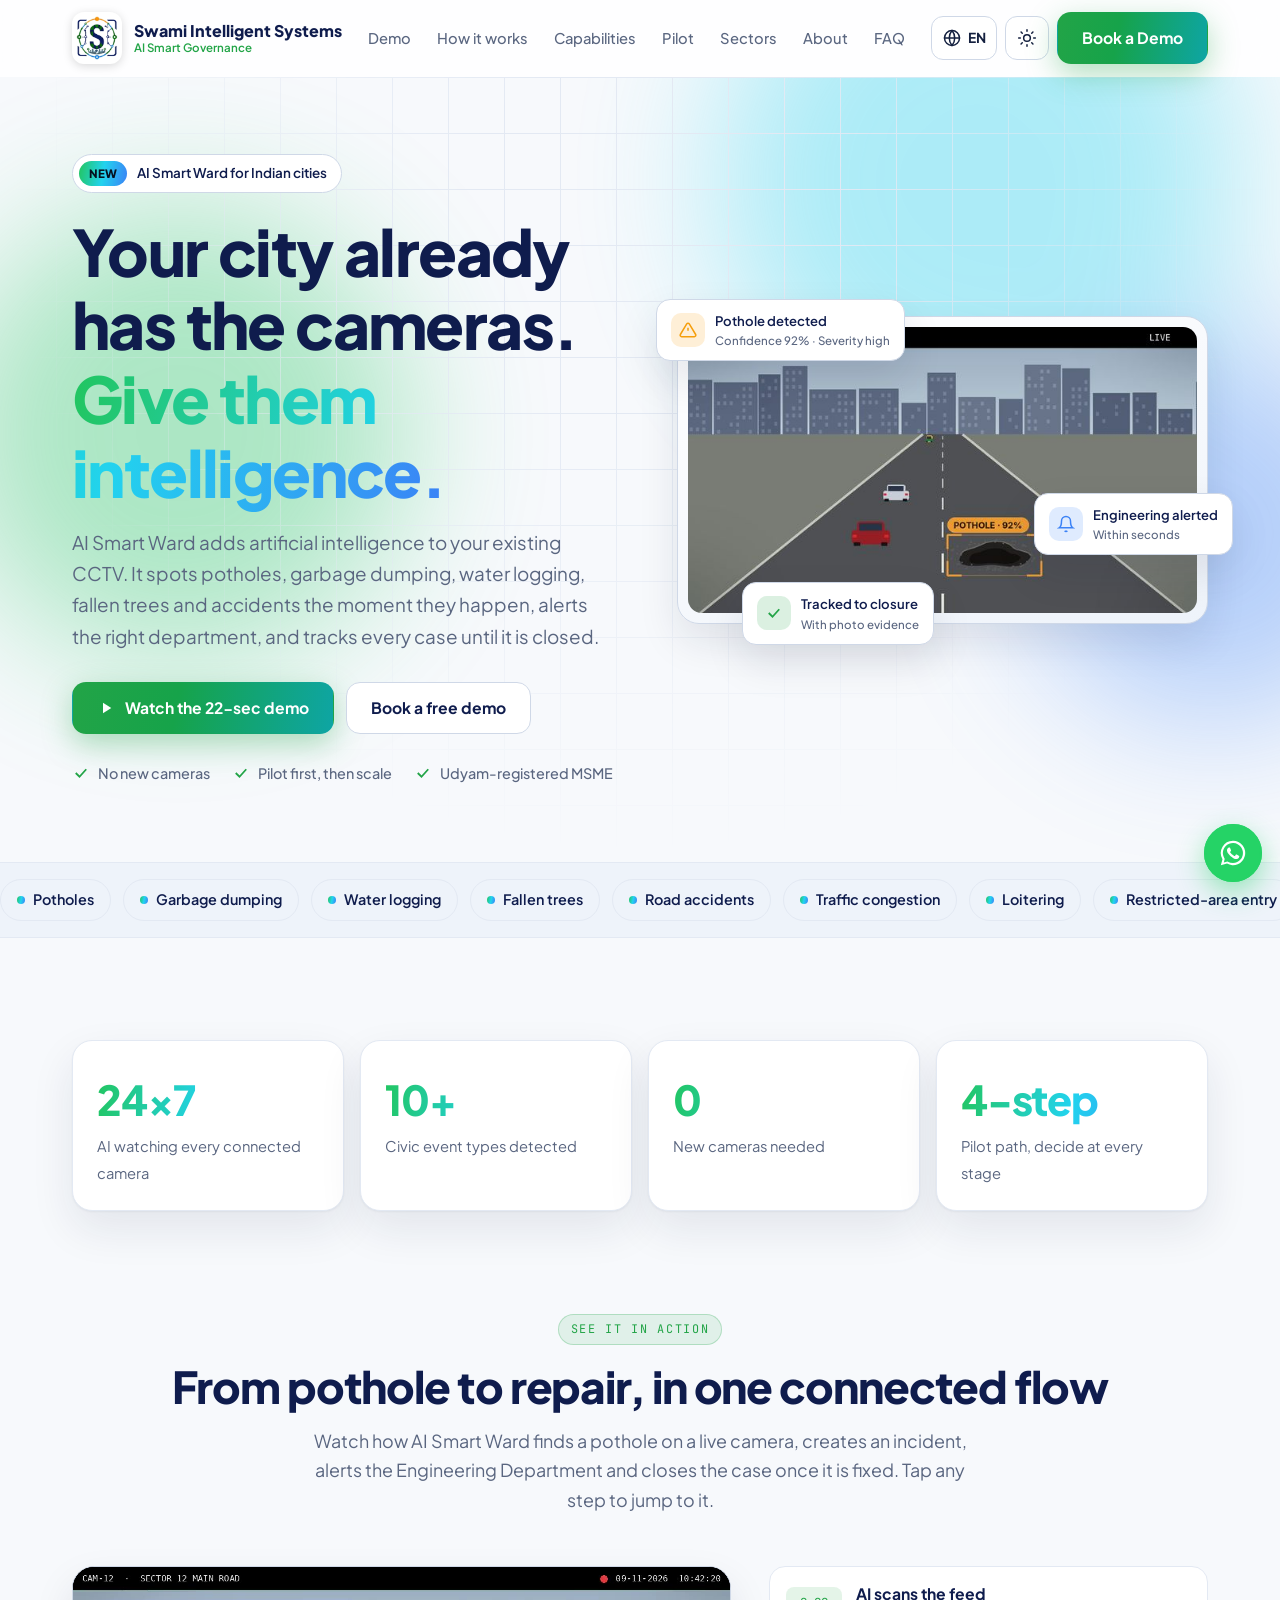
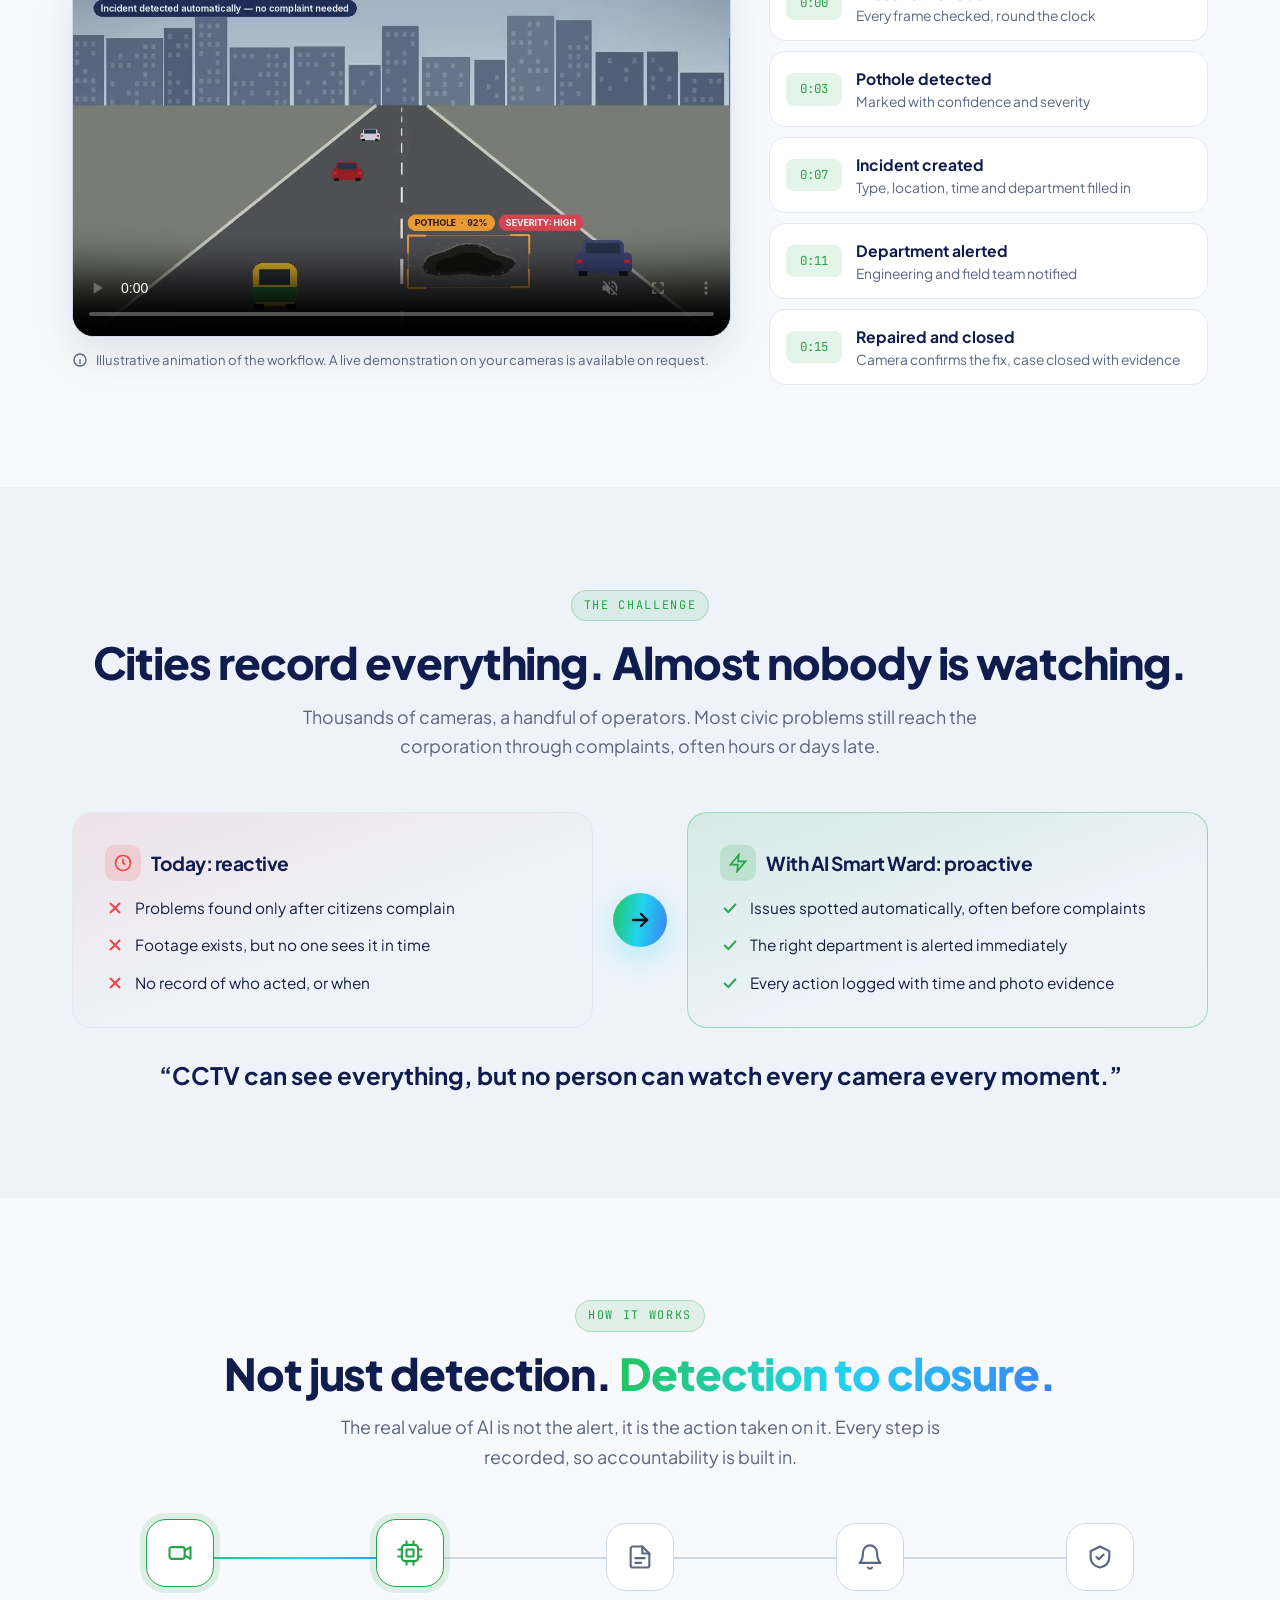
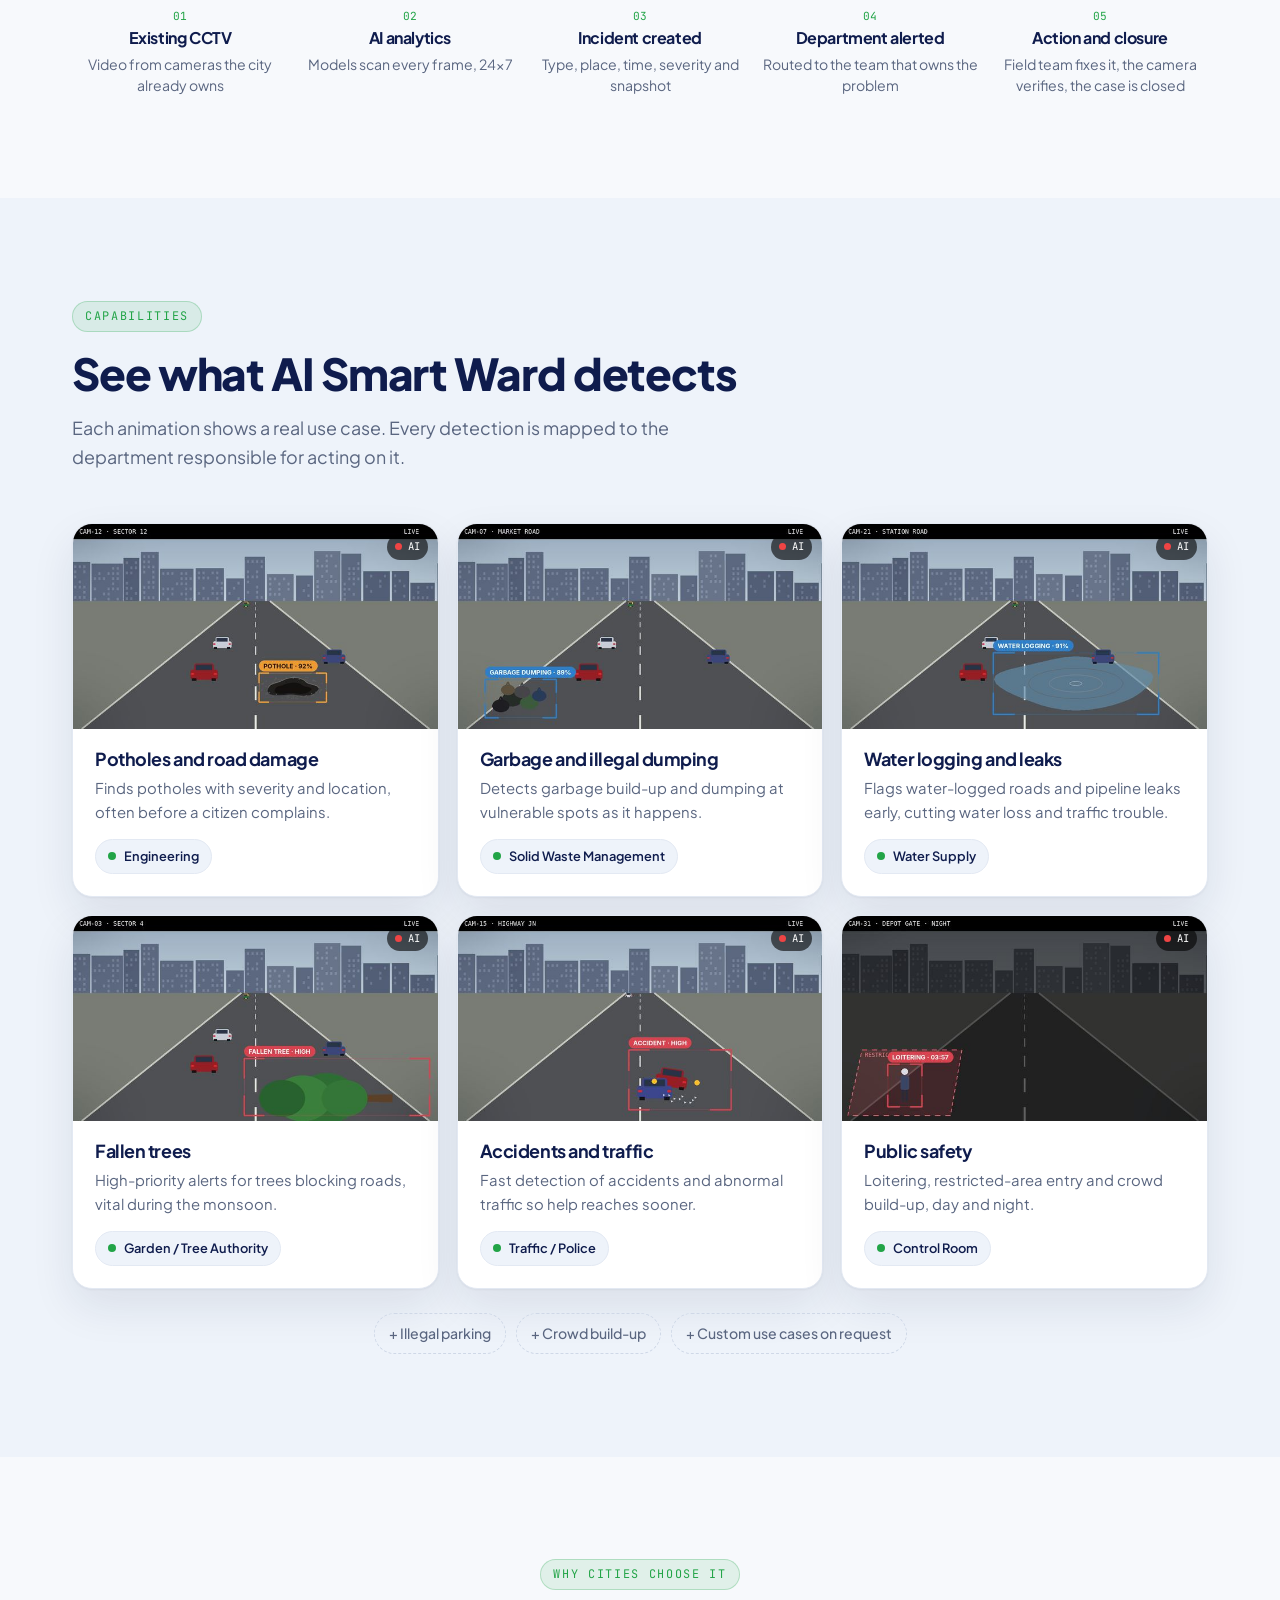
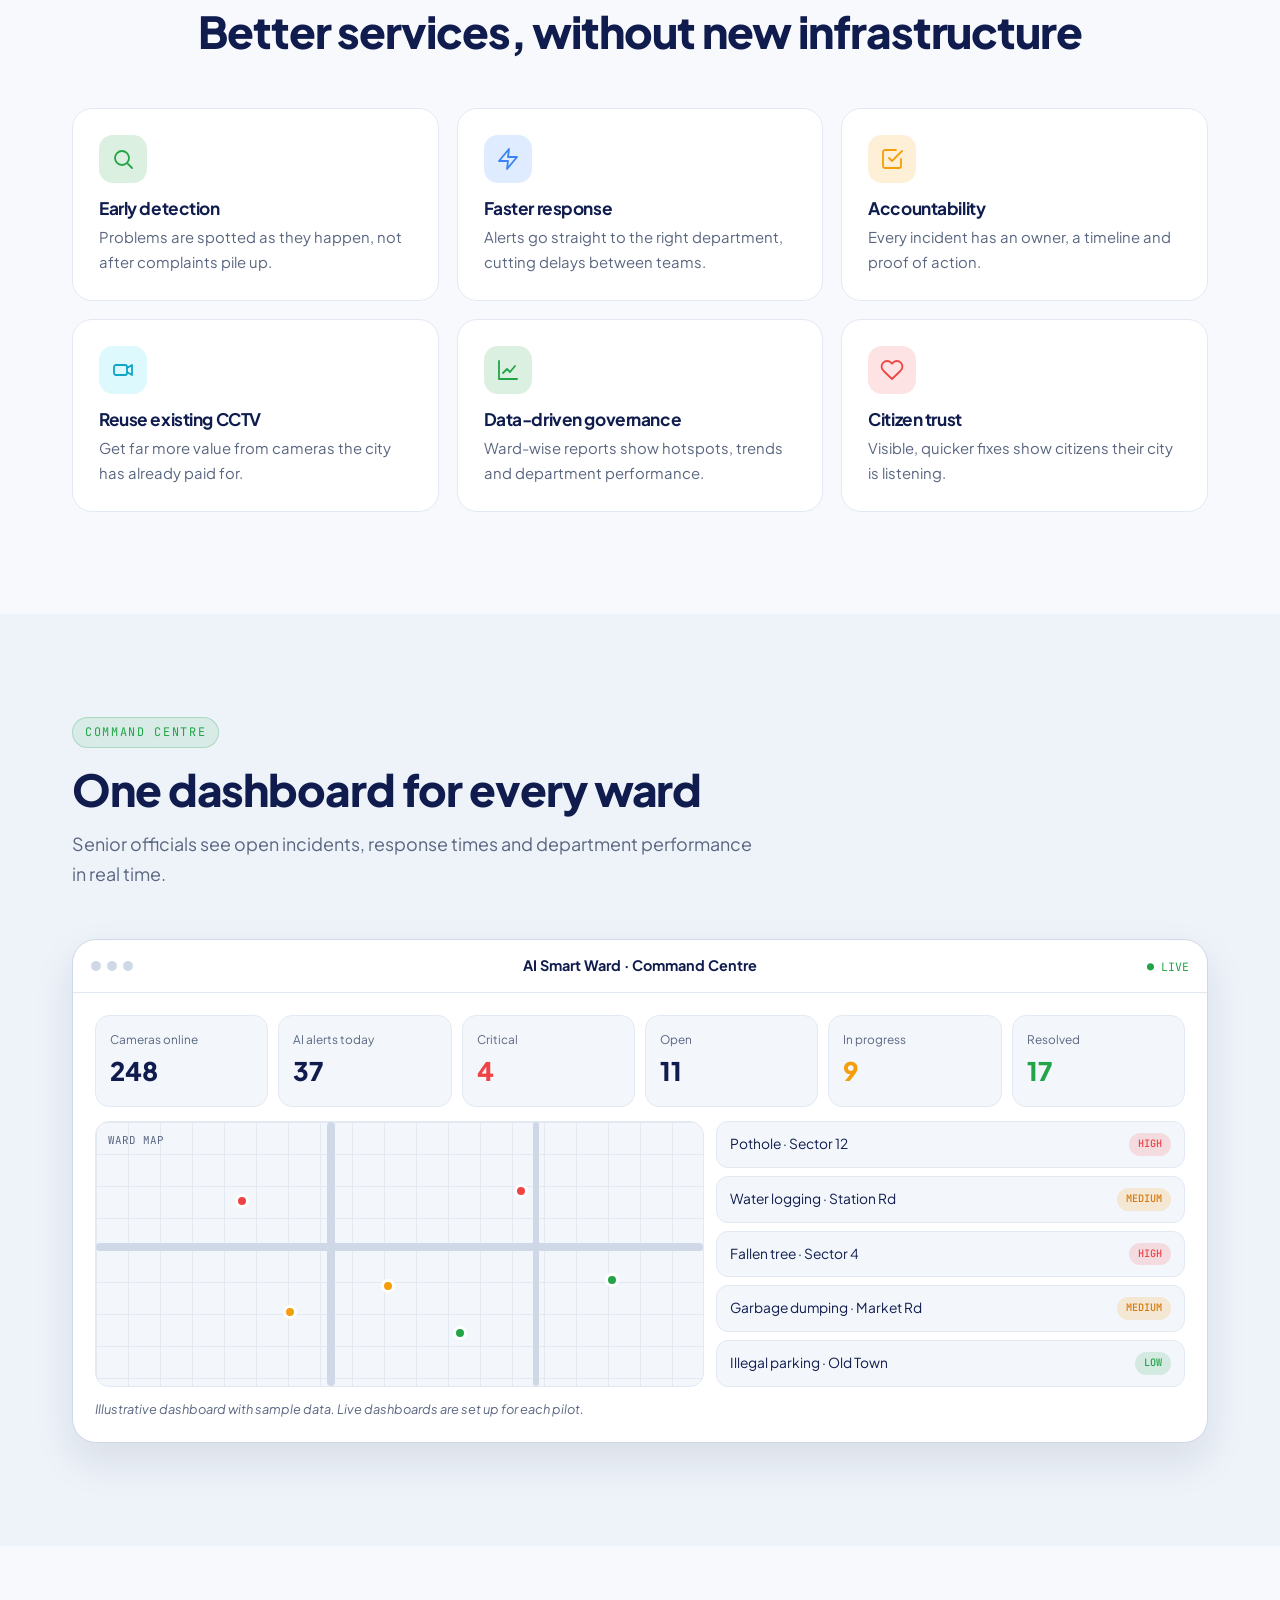
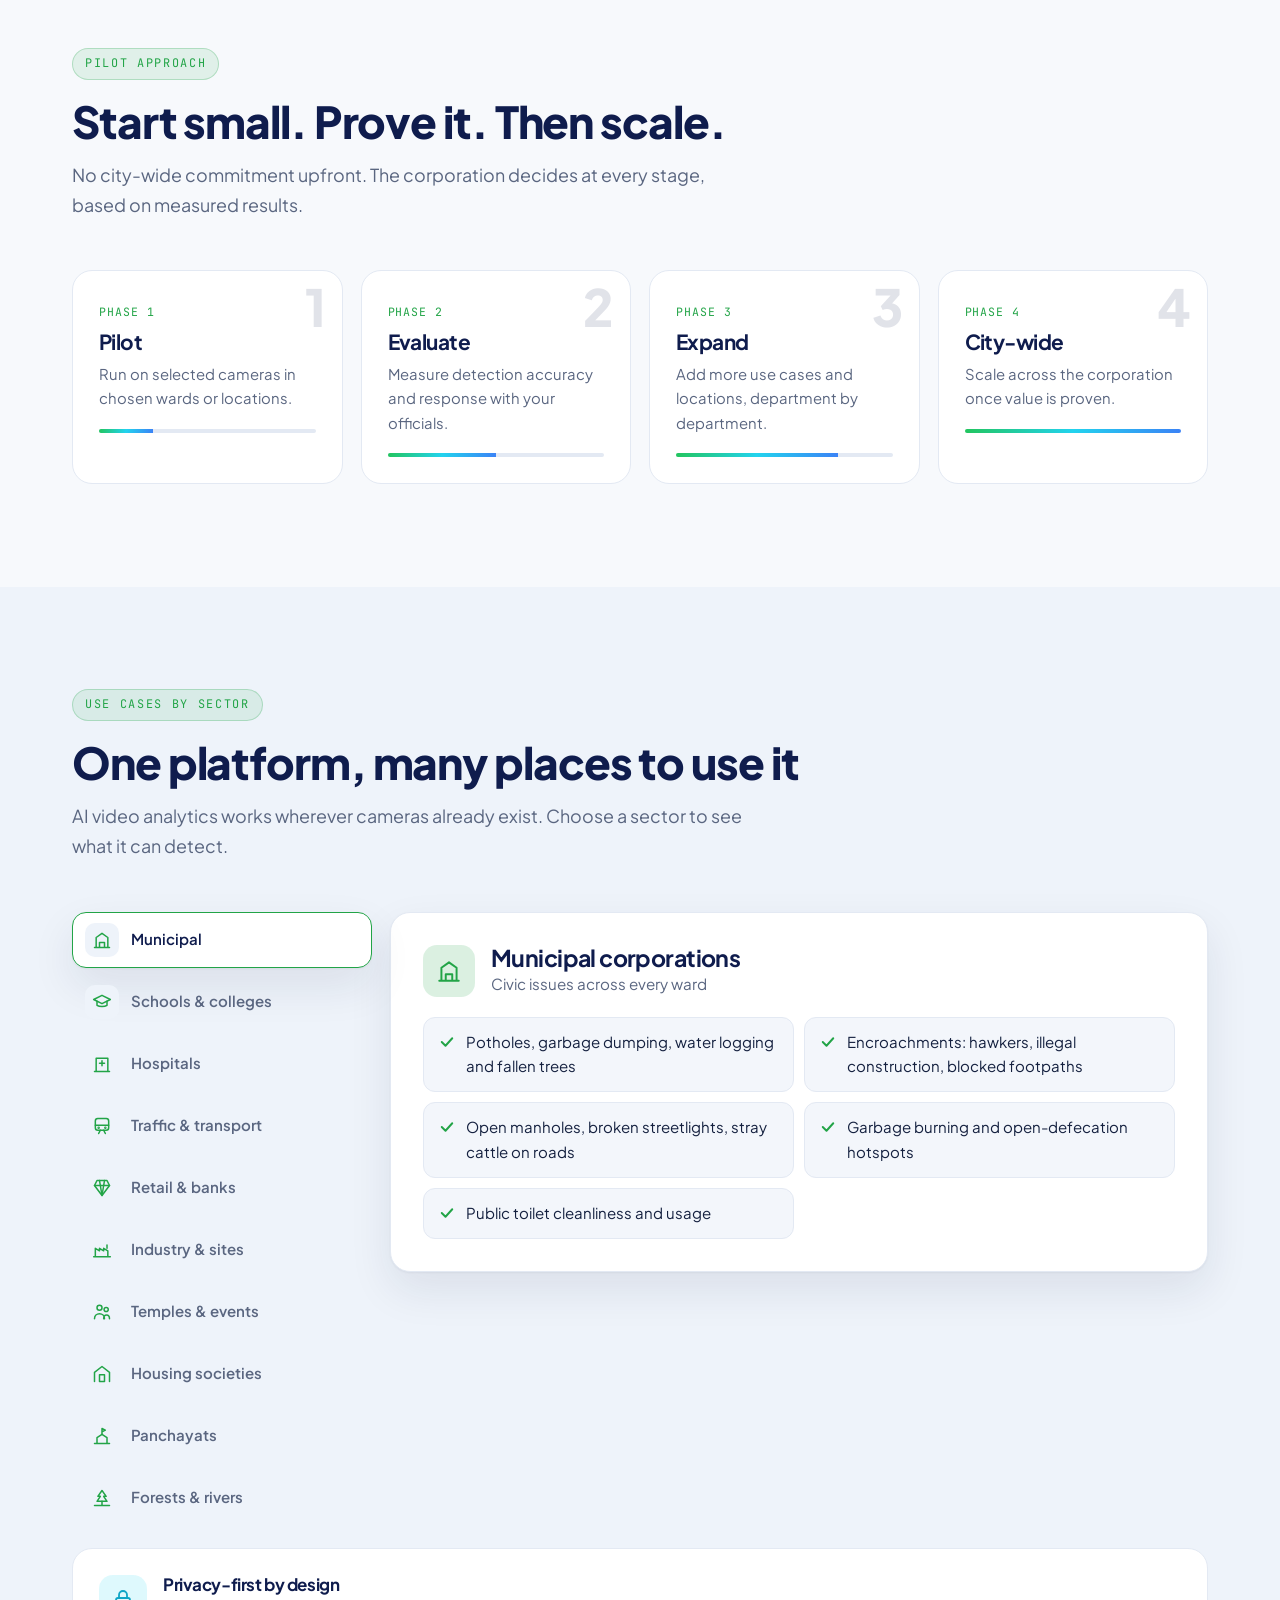
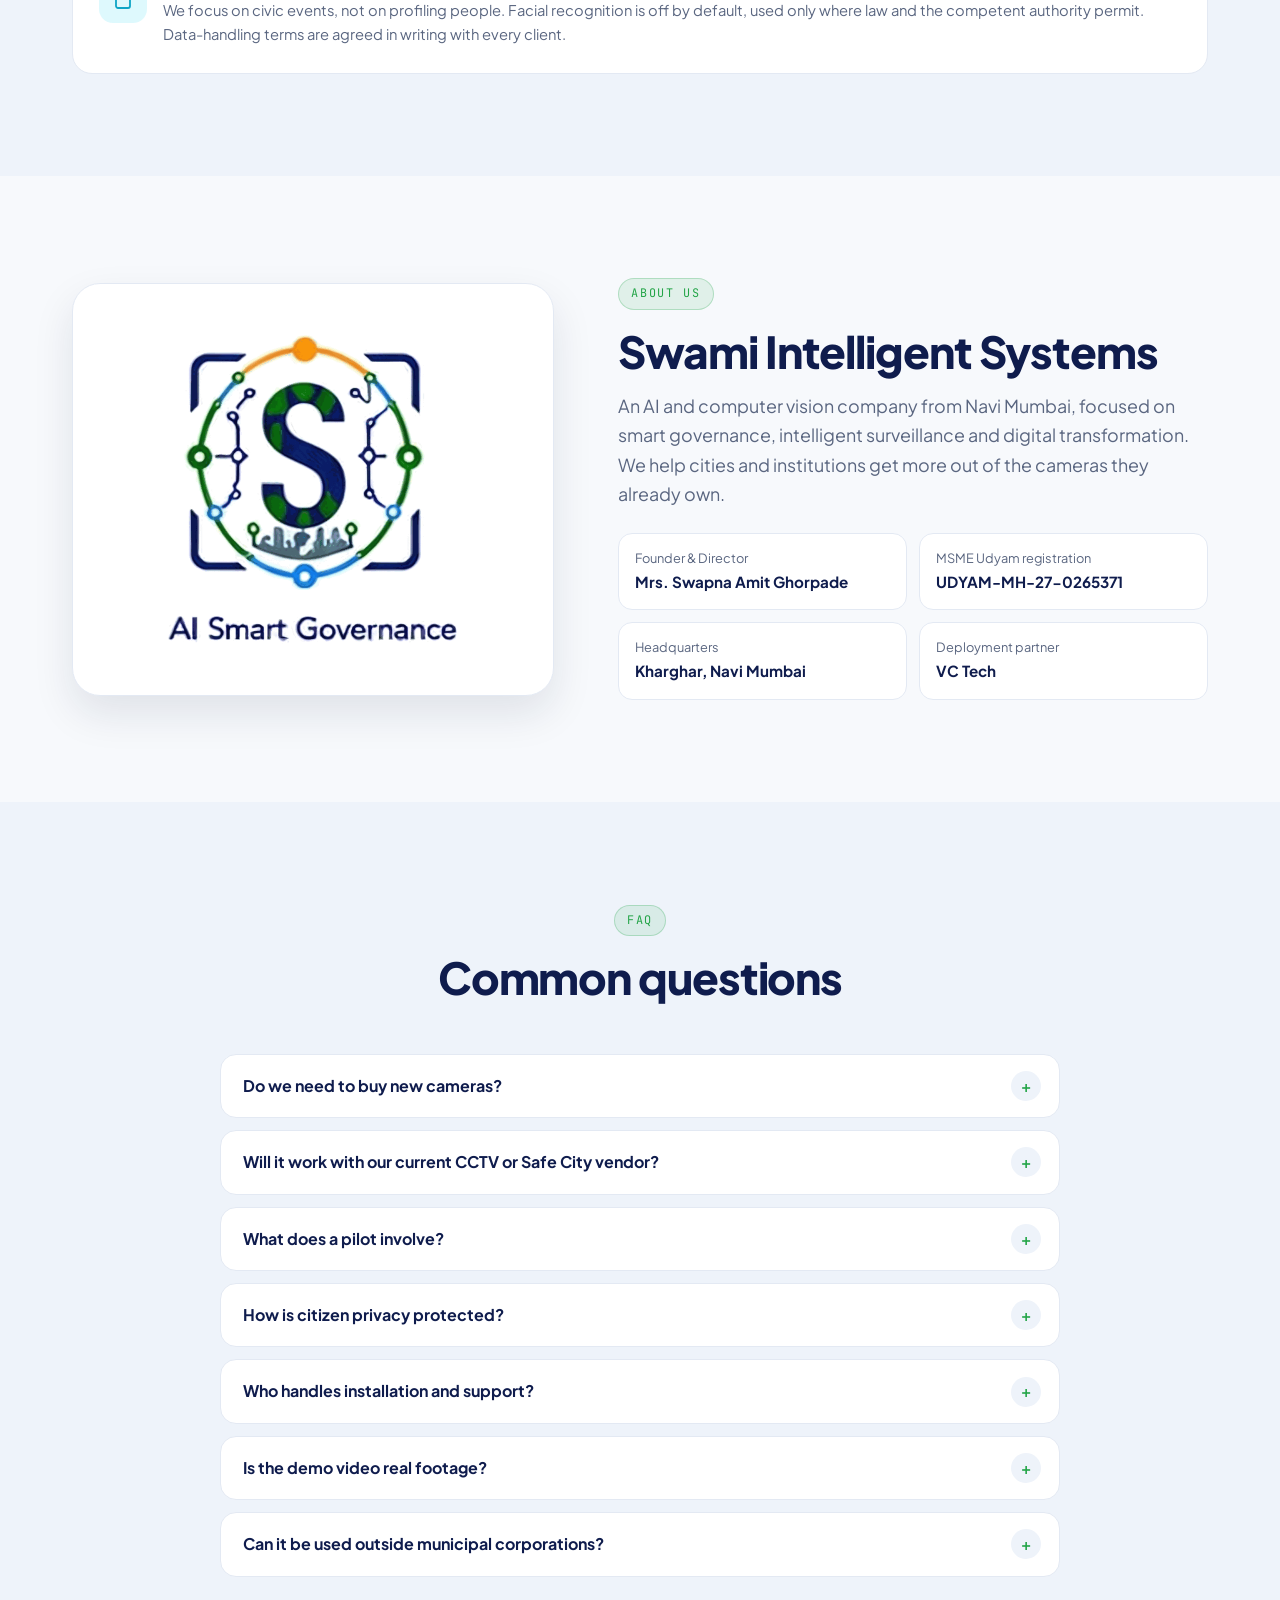
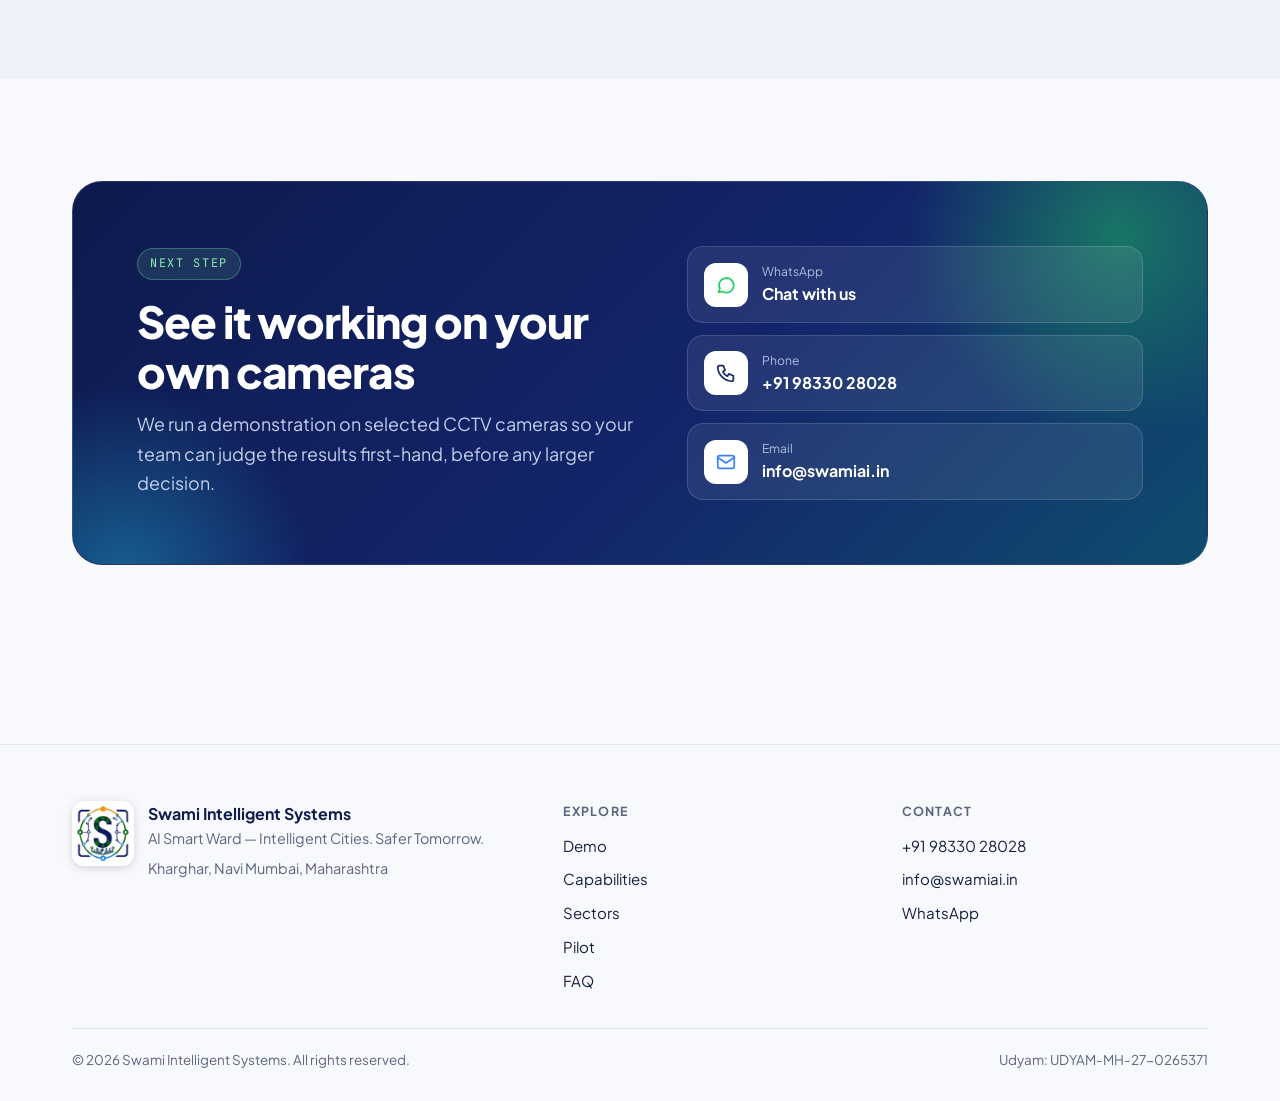
==== commit 82f51008: "Add use cases for 10 sectors (EN/MR/HI) and sectors FAQ Co-Authored-By: Claude Opus 5.5 <noreply@ant" ====
--- a/index.html
+++ b/index.html
@@ -272,6 +272,33 @@
 .sec-card h3{font-size:1.06rem;margin-bottom:4px}
 .sec-card p{color:var(--muted);font-size:.92rem}
 
+
+/* ===== Sector tabs ===== */
+.sectors{display:grid;grid-template-columns:300px 1fr;gap:18px;align-items:start}
+.stabs{display:flex;flex-direction:column;gap:6px;position:sticky;top:96px}
+.stabs button{display:flex;align-items:center;gap:12px;text-align:left;padding:10px 12px;min-height:50px;border-radius:14px;border:1px solid transparent;background:transparent;cursor:pointer;font-weight:600;font-size:.94rem;color:var(--muted);transition:background .2s,color .2s,border-color .2s}
+.stabs button:hover{background:var(--surface);color:var(--head)}
+.stabs button[aria-selected="true"]{background:var(--surface);border-color:var(--green);color:var(--head);box-shadow:var(--glow)}
+.stabs .ti{width:34px;height:34px;border-radius:10px;display:grid;place-items:center;background:var(--chip);flex-shrink:0;color:var(--green)}
+.stabs svg,.sp-head svg{width:20px;height:20px;fill:none;stroke:currentColor;stroke-width:1.8;stroke-linecap:round;stroke-linejoin:round}
+.sp{background:var(--surface);border:1px solid var(--line);border-radius:var(--radius);padding:clamp(20px,3vw,32px);box-shadow:var(--glow);animation:fadeUp .35s ease}
+@keyframes fadeUp{from{opacity:0;transform:translateY(8px)}to{opacity:1;transform:none}}
+.sp-head{display:flex;gap:16px;align-items:center;margin-bottom:20px}
+.sp-head .i{width:52px;height:52px;border-radius:14px;display:grid;place-items:center;flex-shrink:0}
+.sp-head .i svg{width:26px;height:26px}
+.sp-head h3{font-size:clamp(1.15rem,1rem + .6vw,1.45rem)}
+.sp-head p{color:var(--muted);font-size:.95rem}
+.uc{list-style:none;display:grid;grid-template-columns:1fr 1fr;gap:10px}
+.uc li{display:flex;gap:10px;align-items:flex-start;padding:12px 14px;border-radius:12px;background:var(--surface-2);border:1px solid var(--line);font-size:.94rem;color:var(--text)}
+.uc .ck{width:18px;height:18px;flex-shrink:0;margin-top:3px;fill:none;stroke:var(--green);stroke-width:2.6;stroke-linecap:round;stroke-linejoin:round}
+@media (max-width:1060px){
+  .sectors{grid-template-columns:1fr}
+  .stabs{flex-direction:row;overflow-x:auto;position:static;padding-bottom:6px;scroll-snap-type:x mandatory;-webkit-overflow-scrolling:touch;scrollbar-width:thin}
+  .stabs button{flex-shrink:0;scroll-snap-align:start;white-space:nowrap;border-color:var(--line);background:var(--surface)}
+}
+@media (max-width:640px){.uc{grid-template-columns:1fr}.stabs .ti{width:28px;height:28px}.stabs button{min-height:46px;padding:8px 12px}}
+@media (prefers-reduced-motion:reduce){.sp{animation:none}}
+
 /* ===== About ===== */
 .about{display:grid;grid-template-columns:.9fr 1.1fr;gap:clamp(28px,5vw,64px);align-items:center}
 .about-logo{background:#fff;border-radius:28px;padding:clamp(24px,4vw,48px);box-shadow:var(--shadow);display:grid;place-items:center;border:1px solid var(--line)}
@@ -410,6 +437,7 @@
       <a href="#how" data-i18n="nav.how">How it works</a>
       <a href="#capabilities" data-i18n="nav.cap">Capabilities</a>
       <a href="#pilot" data-i18n="nav.pilot">Pilot</a>
+      <a href="#sectors" data-i18n="nav.sec">Sectors</a>
       <a href="#about" data-i18n="nav.about">About</a>
       <a href="#faq" data-i18n="nav.faq">FAQ</a>
     </nav>
@@ -441,6 +469,7 @@
   <a class="nl" href="#capabilities" data-i18n="nav.cap">Capabilities</a>
   <a class="nl" href="#benefits" data-i18n="nav.ben">Benefits</a>
   <a class="nl" href="#pilot" data-i18n="nav.pilot">Pilot</a>
+  <a class="nl" href="#sectors" data-i18n="nav.sec">Sectors</a>
   <a class="nl" href="#about" data-i18n="nav.about">About</a>
   <a class="nl" href="#faq" data-i18n="nav.faq">FAQ</a>
   <a class="nl" href="#contact" data-i18n="nav.contact">Contact</a>
@@ -678,15 +707,15 @@
 <section class="alt" id="sectors">
   <div class="wrap">
     <div class="sec-head reveal">
-      <span class="eyebrow" data-i18n="sc.eb">Who we serve</span>
-      <h2 data-i18n="sc.h2">Built for public spaces, designed responsibly</h2>
-    </div>
-    <div class="two">
-      <div class="sec-card reveal"><span class="i d-blue"><svg viewBox="0 0 24 24"><path d="M3 21h18M5 21V9l7-5 7 5v12M9 21v-6h6v6"/></svg></span><div><h3 data-i18n="sc.1">Municipal corporations</h3><p data-i18n="sc.1s">Ward-level monitoring of roads, water, sanitation, trees and traffic, connected to department workflows.</p></div></div>
-      <div class="sec-card reveal"><span class="i d-green"><svg viewBox="0 0 24 24"><path d="M3 10l9-6 9 6M5 10v9M19 10v9M9 10v9M15 10v9M3 21h18"/></svg></span><div><h3 data-i18n="sc.2">Government departments</h3><p data-i18n="sc.2s">Video analytics for transport, public safety and facilities under smart-governance programmes.</p></div></div>
-      <div class="sec-card reveal"><span class="i d-orange"><svg viewBox="0 0 24 24"><path d="M2 9l10-5 10 5-10 5z"/><path d="M6 11v5c3 2 9 2 12 0v-5"/></svg></span><div><h3 data-i18n="sc.3">Campuses and institutions</h3><p data-i18n="sc.3s">Safety monitoring for colleges, schools and hospitals: restricted areas, after-hours movement and crowding.</p></div></div>
-      <div class="sec-card reveal"><span class="i d-cyan"><svg viewBox="0 0 24 24"><rect x="5" y="11" width="14" height="10" rx="2"/><path d="M8 11V8a4 4 0 0 1 8 0v3"/></svg></span><div><h3 data-i18n="sc.4">Privacy-first by design</h3><p data-i18n="sc.4s">We focus on civic events, not on profiling people. Facial recognition is off by default, used only where law and the competent authority permit.</p></div></div>
-    </div>
+      <span class="eyebrow" data-i18n="sc.eb">Use cases by sector</span>
+      <h2 data-i18n="sc.h2">One platform, many places to use it</h2>
+      <p class="lead" data-i18n="sc.p">AI video analytics works wherever cameras already exist. Choose a sector to see what it can detect.</p>
+    </div>
+    <div class="sectors reveal">
+      <div class="stabs" role="tablist" aria-label="Sectors"><button role="tab" id="st-1" aria-controls="sp-1" aria-selected="true" tabindex="0"><span class="ti"><svg viewBox="0 0 24 24"><path d="M3 21h18M5 21V9l7-5 7 5v12M9 21v-6h6v6"/></svg></span><span data-i18n="se.1.s">Municipal</span></button><button role="tab" id="st-2" aria-controls="sp-2" aria-selected="false" tabindex="-1"><span class="ti"><svg viewBox="0 0 24 24"><path d="M2 9l10-5 10 5-10 5z"/><path d="M6 11v5c3 2 9 2 12 0v-5"/></svg></span><span data-i18n="se.2.s">Schools & colleges</span></button><button role="tab" id="st-3" aria-controls="sp-3" aria-selected="false" tabindex="-1"><span class="ti"><svg viewBox="0 0 24 24"><path d="M3 21h18M5 21V5h14v16M12 8v6M9 11h6"/></svg></span><span data-i18n="se.3.s">Hospitals</span></button><button role="tab" id="st-4" aria-controls="sp-4" aria-selected="false" tabindex="-1"><span class="ti"><svg viewBox="0 0 24 24"><rect x="4" y="3" width="16" height="14" rx="3"/><path d="M4 11h16M8 21l2-4M16 21l-2-4"/><circle cx="8" cy="14" r=".6"/><circle cx="16" cy="14" r=".6"/></svg></span><span data-i18n="se.4.s">Traffic & transport</span></button><button role="tab" id="st-5" aria-controls="sp-5" aria-selected="false" tabindex="-1"><span class="ti"><svg viewBox="0 0 24 24"><path d="M6 3h12l3 6-9 12L3 9z"/><path d="M3 9h18M9 3l3 18 3-18"/></svg></span><span data-i18n="se.5.s">Retail & banks</span></button><button role="tab" id="st-6" aria-controls="sp-6" aria-selected="false" tabindex="-1"><span class="ti"><svg viewBox="0 0 24 24"><path d="M2 20h20M4 20V10l5 3V10l5 3V10l5 3v7"/><path d="M18 6v4"/></svg></span><span data-i18n="se.6.s">Industry & sites</span></button><button role="tab" id="st-7" aria-controls="sp-7" aria-selected="false" tabindex="-1"><span class="ti"><svg viewBox="0 0 24 24"><circle cx="9" cy="7" r="3"/><circle cx="17" cy="9" r="2.5"/><path d="M3 20c0-3.5 2.7-6 6-6s6 2.5 6 6M14 20c0-2.6 1.4-4.5 3.5-4.5S21 17.4 21 20"/></svg></span><span data-i18n="se.7.s">Temples & events</span></button><button role="tab" id="st-8" aria-controls="sp-8" aria-selected="false" tabindex="-1"><span class="ti"><svg viewBox="0 0 24 24"><path d="M3 21V10l9-7 9 7v11"/><rect x="9" y="13" width="6" height="8"/></svg></span><span data-i18n="se.8.s">Housing societies</span></button><button role="tab" id="st-9" aria-controls="sp-9" aria-selected="false" tabindex="-1"><span class="ti"><svg viewBox="0 0 24 24"><path d="M3 21h18M6 21v-7l6-4 6 4v7"/><path d="M12 10V3l4 2-4 2"/></svg></span><span data-i18n="se.9.s">Panchayats</span></button><button role="tab" id="st-10" aria-controls="sp-10" aria-selected="false" tabindex="-1"><span class="ti"><svg viewBox="0 0 24 24"><path d="M12 3l5 7h-3l4 6H6l4-6H7z"/><path d="M12 16v5M3 21h18"/></svg></span><span data-i18n="se.10.s">Forests & rivers</span></button></div>
+      <div class="spanels"><div role="tabpanel" id="sp-1" aria-labelledby="st-1" class="sp"><div class="sp-head"><span class="i d-green"><svg viewBox="0 0 24 24"><path d="M3 21h18M5 21V9l7-5 7 5v12M9 21v-6h6v6"/></svg></span><div><h3 data-i18n="se.1.t">Municipal corporations</h3><p data-i18n="se.1.d">Civic issues across every ward</p></div></div><ul class="uc"><li><svg class="ck" viewBox="0 0 24 24"><path d="M5 12l5 5 9-10"/></svg><span data-i18n="se.1.1">Potholes, garbage dumping, water logging and fallen trees</span></li><li><svg class="ck" viewBox="0 0 24 24"><path d="M5 12l5 5 9-10"/></svg><span data-i18n="se.1.2">Encroachments: hawkers, illegal construction, blocked footpaths</span></li><li><svg class="ck" viewBox="0 0 24 24"><path d="M5 12l5 5 9-10"/></svg><span data-i18n="se.1.3">Open manholes, broken streetlights, stray cattle on roads</span></li><li><svg class="ck" viewBox="0 0 24 24"><path d="M5 12l5 5 9-10"/></svg><span data-i18n="se.1.4">Garbage burning and open-defecation hotspots</span></li><li><svg class="ck" viewBox="0 0 24 24"><path d="M5 12l5 5 9-10"/></svg><span data-i18n="se.1.5">Public toilet cleanliness and usage</span></li></ul></div><div role="tabpanel" id="sp-2" aria-labelledby="st-2" class="sp" hidden><div class="sp-head"><span class="i d-green"><svg viewBox="0 0 24 24"><path d="M2 9l10-5 10 5-10 5z"/><path d="M6 11v5c3 2 9 2 12 0v-5"/></svg></span><div><h3 data-i18n="se.2.t">Schools and colleges</h3><p data-i18n="se.2.d">Safer campuses for students and staff</p></div></div><ul class="uc"><li><svg class="ck" viewBox="0 0 24 24"><path d="M5 12l5 5 9-10"/></svg><span data-i18n="se.2.1">Unauthorised entry at gates and boundary walls</span></li><li><svg class="ck" viewBox="0 0 24 24"><path d="M5 12l5 5 9-10"/></svg><span data-i18n="se.2.2">After-hours intrusion on campus</span></li><li><svg class="ck" viewBox="0 0 24 24"><path d="M5 12l5 5 9-10"/></svg><span data-i18n="se.2.3">Crowding at gates during dismissal</span></li><li><svg class="ck" viewBox="0 0 24 24"><path d="M5 12l5 5 9-10"/></svg><span data-i18n="se.2.4">Unknown adults loitering near the campus</span></li><li><svg class="ck" viewBox="0 0 24 24"><path d="M5 12l5 5 9-10"/></svg><span data-i18n="se.2.5">Fire and smoke in labs and kitchens</span></li><li><svg class="ck" viewBox="0 0 24 24"><path d="M5 12l5 5 9-10"/></svg><span data-i18n="se.2.6">Students near moving buses in the bus bay</span></li><li><svg class="ck" viewBox="0 0 24 24"><path d="M5 12l5 5 9-10"/></svg><span data-i18n="se.2.7">Unusual movement and phone use in exam halls</span></li></ul></div><div role="tabpanel" id="sp-3" aria-labelledby="st-3" class="sp" hidden><div class="sp-head"><span class="i d-green"><svg viewBox="0 0 24 24"><path d="M3 21h18M5 21V5h14v16M12 8v6M9 11h6"/></svg></span><div><h3 data-i18n="se.3.t">Hospitals and health centres</h3><p data-i18n="se.3.d">Protect patients, staff and critical areas</p></div></div><ul class="uc"><li><svg class="ck" viewBox="0 0 24 24"><path d="M5 12l5 5 9-10"/></svg><span data-i18n="se.3.1">Overcrowding and long queues in OPD and casualty</span></li><li><svg class="ck" viewBox="0 0 24 24"><path d="M5 12l5 5 9-10"/></svg><span data-i18n="se.3.2">Violence or aggression against doctors and staff</span></li><li><svg class="ck" viewBox="0 0 24 24"><path d="M5 12l5 5 9-10"/></svg><span data-i18n="se.3.3">Restricted areas: ICU, pharmacy, drug store, NICU</span></li><li><svg class="ck" viewBox="0 0 24 24"><path d="M5 12l5 5 9-10"/></svg><span data-i18n="se.3.4">Patient falls in wards and corridors</span></li><li><svg class="ck" viewBox="0 0 24 24"><path d="M5 12l5 5 9-10"/></svg><span data-i18n="se.3.5">Ambulance bay blocked by parked vehicles</span></li><li><svg class="ck" viewBox="0 0 24 24"><path d="M5 12l5 5 9-10"/></svg><span data-i18n="se.3.6">Biomedical waste or garbage left in the open</span></li></ul></div><div role="tabpanel" id="sp-4" aria-labelledby="st-4" class="sp" hidden><div class="sp-head"><span class="i d-green"><svg viewBox="0 0 24 24"><rect x="4" y="3" width="16" height="14" rx="3"/><path d="M4 11h16M8 21l2-4M16 21l-2-4"/><circle cx="8" cy="14" r=".6"/><circle cx="16" cy="14" r=".6"/></svg></span><div><h3 data-i18n="se.4.t">Traffic and transport</h3><p data-i18n="se.4.d">RTO, bus depots, railways and metro</p></div></div><ul class="uc"><li><svg class="ck" viewBox="0 0 24 24"><path d="M5 12l5 5 9-10"/></svg><span data-i18n="se.4.1">Wrong-way driving, no helmet and triple riding</span></li><li><svg class="ck" viewBox="0 0 24 24"><path d="M5 12l5 5 9-10"/></svg><span data-i18n="se.4.2">Red-light jumping and illegal parking</span></li><li><svg class="ck" viewBox="0 0 24 24"><path d="M5 12l5 5 9-10"/></svg><span data-i18n="se.4.3">Abandoned vehicles</span></li><li><svg class="ck" viewBox="0 0 24 24"><path d="M5 12l5 5 9-10"/></svg><span data-i18n="se.4.4">Crowding at bus depots, platforms and RTO counters</span></li><li><svg class="ck" viewBox="0 0 24 24"><path d="M5 12l5 5 9-10"/></svg><span data-i18n="se.4.5">People on railway tracks or near the platform edge</span></li></ul></div><div role="tabpanel" id="sp-5" aria-labelledby="st-5" class="sp" hidden><div class="sp-head"><span class="i d-green"><svg viewBox="0 0 24 24"><path d="M6 3h12l3 6-9 12L3 9z"/><path d="M3 9h18M9 3l3 18 3-18"/></svg></span><div><h3 data-i18n="se.5.t">Retail, jewellery shops, banks and ATMs</h3><p data-i18n="se.5.d">Round-the-clock protection for valuables</p></div></div><ul class="uc"><li><svg class="ck" viewBox="0 0 24 24"><path d="M5 12l5 5 9-10"/></svg><span data-i18n="se.5.1">After-hours intrusion in shops and showrooms</span></li><li><svg class="ck" viewBox="0 0 24 24"><path d="M5 12l5 5 9-10"/></svg><span data-i18n="se.5.2">ATM tampering</span></li><li><svg class="ck" viewBox="0 0 24 24"><path d="M5 12l5 5 9-10"/></svg><span data-i18n="se.5.3">Face covered with a helmet or mask at ATMs</span></li><li><svg class="ck" viewBox="0 0 24 24"><path d="M5 12l5 5 9-10"/></svg><span data-i18n="se.5.4">Footfall counting and queue length</span></li><li><svg class="ck" viewBox="0 0 24 24"><path d="M5 12l5 5 9-10"/></svg><span data-i18n="se.5.5">Staff absent from counters</span></li></ul></div><div role="tabpanel" id="sp-6" aria-labelledby="st-6" class="sp" hidden><div class="sp-head"><span class="i d-green"><svg viewBox="0 0 24 24"><path d="M2 20h20M4 20V10l5 3V10l5 3V10l5 3v7"/><path d="M18 6v4"/></svg></span><div><h3 data-i18n="se.6.t">Industries, warehouses and construction sites</h3><p data-i18n="se.6.d">Worker safety and site security</p></div></div><ul class="uc"><li><svg class="ck" viewBox="0 0 24 24"><path d="M5 12l5 5 9-10"/></svg><span data-i18n="se.6.1">PPE compliance: helmets and safety vests</span></li><li><svg class="ck" viewBox="0 0 24 24"><path d="M5 12l5 5 9-10"/></svg><span data-i18n="se.6.2">Entry into restricted machine zones</span></li><li><svg class="ck" viewBox="0 0 24 24"><path d="M5 12l5 5 9-10"/></svg><span data-i18n="se.6.3">Fire and smoke detection</span></li><li><svg class="ck" viewBox="0 0 24 24"><path d="M5 12l5 5 9-10"/></svg><span data-i18n="se.6.4">Worker fall or person down</span></li><li><svg class="ck" viewBox="0 0 24 24"><path d="M5 12l5 5 9-10"/></svg><span data-i18n="se.6.5">Truck entry, exit and loading-bay activity</span></li></ul></div><div role="tabpanel" id="sp-7" aria-labelledby="st-7" class="sp" hidden><div class="sp-head"><span class="i d-green"><svg viewBox="0 0 24 24"><circle cx="9" cy="7" r="3"/><circle cx="17" cy="9" r="2.5"/><path d="M3 20c0-3.5 2.7-6 6-6s6 2.5 6 6M14 20c0-2.6 1.4-4.5 3.5-4.5S21 17.4 21 20"/></svg></span><div><h3 data-i18n="se.7.t">Temples, festivals and public events</h3><p data-i18n="se.7.d">Crowd safety at large gatherings</p></div></div><ul class="uc"><li><svg class="ck" viewBox="0 0 24 24"><path d="M5 12l5 5 9-10"/></svg><span data-i18n="se.7.1">Crowd density and stampede-risk alerts</span></li><li><svg class="ck" viewBox="0 0 24 24"><path d="M5 12l5 5 9-10"/></svg><span data-i18n="se.7.2">Queue monitoring at darshan lines</span></li><li><svg class="ck" viewBox="0 0 24 24"><path d="M5 12l5 5 9-10"/></svg><span data-i18n="se.7.3">Blocked exits and emergency routes</span></li><li><svg class="ck" viewBox="0 0 24 24"><path d="M5 12l5 5 9-10"/></svg><span data-i18n="se.7.4">Unattended bags and objects</span></li><li><svg class="ck" viewBox="0 0 24 24"><path d="M5 12l5 5 9-10"/></svg><span data-i18n="se.7.5">Procession routes and immersion points</span></li></ul></div><div role="tabpanel" id="sp-8" aria-labelledby="st-8" class="sp" hidden><div class="sp-head"><span class="i d-green"><svg viewBox="0 0 24 24"><path d="M3 21V10l9-7 9 7v11"/><rect x="9" y="13" width="6" height="8"/></svg></span><div><h3 data-i18n="se.8.t">Housing societies</h3><p data-i18n="se.8.d">Smarter, safer residential complexes</p></div></div><ul class="uc"><li><svg class="ck" viewBox="0 0 24 24"><path d="M5 12l5 5 9-10"/></svg><span data-i18n="se.8.1">Visitor logging and tailgating at the gate</span></li><li><svg class="ck" viewBox="0 0 24 24"><path d="M5 12l5 5 9-10"/></svg><span data-i18n="se.8.2">Garbage area cleanliness</span></li><li><svg class="ck" viewBox="0 0 24 24"><path d="M5 12l5 5 9-10"/></svg><span data-i18n="se.8.3">Parking misuse and vehicles in wrong slots</span></li><li><svg class="ck" viewBox="0 0 24 24"><path d="M5 12l5 5 9-10"/></svg><span data-i18n="se.8.4">After-hours movement in common areas</span></li></ul></div><div role="tabpanel" id="sp-9" aria-labelledby="st-9" class="sp" hidden><div class="sp-head"><span class="i d-green"><svg viewBox="0 0 24 24"><path d="M3 21h18M6 21v-7l6-4 6 4v7"/><path d="M12 10V3l4 2-4 2"/></svg></span><div><h3 data-i18n="se.9.t">Gram panchayats and talukas</h3><p data-i18n="se.9.d">Monitoring for rural public assets</p></div></div><ul class="uc"><li><svg class="ck" viewBox="0 0 24 24"><path d="M5 12l5 5 9-10"/></svg><span data-i18n="se.9.1">Water tank overflow and leakage</span></li><li><svg class="ck" viewBox="0 0 24 24"><path d="M5 12l5 5 9-10"/></svg><span data-i18n="se.9.2">Safety at schools and primary health centres</span></li><li><svg class="ck" viewBox="0 0 24 24"><path d="M5 12l5 5 9-10"/></svg><span data-i18n="se.9.3">Garbage and cleanliness under government schemes</span></li><li><svg class="ck" viewBox="0 0 24 24"><path d="M5 12l5 5 9-10"/></svg><span data-i18n="se.9.4">Encroachment on public land</span></li></ul></div><div role="tabpanel" id="sp-10" aria-labelledby="st-10" class="sp" hidden><div class="sp-head"><span class="i d-green"><svg viewBox="0 0 24 24"><path d="M12 3l5 7h-3l4 6H6l4-6H7z"/><path d="M12 16v5M3 21h18"/></svg></span><div><h3 data-i18n="se.10.t">Forests and riverbanks</h3><p data-i18n="se.10.d">Protecting natural resources</p></div></div><ul class="uc"><li><svg class="ck" viewBox="0 0 24 24"><path d="M5 12l5 5 9-10"/></svg><span data-i18n="se.10.1">Illegal sand-mining trucks</span></li><li><svg class="ck" viewBox="0 0 24 24"><path d="M5 12l5 5 9-10"/></svg><span data-i18n="se.10.2">Illegal tree cutting</span></li><li><svg class="ck" viewBox="0 0 24 24"><path d="M5 12l5 5 9-10"/></svg><span data-i18n="se.10.3">Wildlife entering villages and roads</span></li><li><svg class="ck" viewBox="0 0 24 24"><path d="M5 12l5 5 9-10"/></svg><span data-i18n="se.10.4">Garbage dumping on riverbanks</span></li></ul></div></div>
+    </div>
+    <div class="sec-card reveal" style="margin-top:22px"><span class="i d-cyan"><svg viewBox="0 0 24 24"><rect x="5" y="11" width="14" height="10" rx="2"/><path d="M8 11V8a4 4 0 0 1 8 0v3"/></svg></span><div><h3 data-i18n="sc.4">Privacy-first by design</h3><p data-i18n="sc.4s">We focus on civic events, not on profiling people. Facial recognition is off by default, used only where law and the competent authority permit. Data-handling terms are agreed in writing with every client.</p></div></div>
   </div>
 </section>
 
@@ -722,6 +751,7 @@
       <details><summary data-i18n="q.4">How is citizen privacy protected?</summary><p data-i18n="a.4">The system looks for civic events, not individuals. Facial recognition is off by default and enabled only where law, policy and the competent authority permit it.</p></details>
       <details><summary data-i18n="q.5">Who handles installation and support?</summary><p data-i18n="a.5">Deployment and CCTV integration are delivered with VC Tech, our technology deployment partner. Swami Intelligent Systems manages the AI solution and the project.</p></details>
       <details><summary data-i18n="q.6">Is the demo video real footage?</summary><p data-i18n="a.6">The video on this page is an illustrative animation of the workflow. We are happy to arrange a live demonstration on your own cameras.</p></details>
+      <details><summary data-i18n="q.7">Can it be used outside municipal corporations?</summary><p data-i18n="a.7">Yes. The same platform serves schools, hospitals, transport, retail and banks, industries, temples and events, housing societies, panchayats and forest areas. See the sectors section above for what it detects in each.</p></details>
     </div>
   </div>
 </section>
@@ -752,7 +782,7 @@
         <span class="logo-badge"><img src="assets/logo-mark.png" alt="" width="54" height="57" loading="lazy"></span>
         <div><b style="color:var(--head)">Swami Intelligent Systems</b><p data-i18n="ft.s">AI Smart Ward — Intelligent Cities. Safer Tomorrow.</p><p style="margin-top:6px" data-i18n="ft.a">Kharghar, Navi Mumbai, Maharashtra</p></div>
       </div>
-      <div><h4 data-i18n="ft.ex">Explore</h4><ul><li><a href="#demo" data-i18n="nav.demo">Demo</a></li><li><a href="#capabilities" data-i18n="nav.cap">Capabilities</a></li><li><a href="#pilot" data-i18n="nav.pilot">Pilot</a></li><li><a href="#faq" data-i18n="nav.faq">FAQ</a></li></ul></div>
+      <div><h4 data-i18n="ft.ex">Explore</h4><ul><li><a href="#demo" data-i18n="nav.demo">Demo</a></li><li><a href="#capabilities" data-i18n="nav.cap">Capabilities</a></li><li><a href="#sectors" data-i18n="nav.sec">Sectors</a></li><li><a href="#pilot" data-i18n="nav.pilot">Pilot</a></li><li><a href="#faq" data-i18n="nav.faq">FAQ</a></li></ul></div>
       <div><h4 data-i18n="nav.contact">Contact</h4><ul><li><a href="tel:+919833028028">+91 98330 28028</a></li><li><a href="mailto:info@swamiai.in">info@swamiai.in</a></li><li><a href="https://wa.me/919833028028" target="_blank" rel="noopener">WhatsApp</a></li></ul></div>
     </div>
     <div class="copy"><span>© <span id="yr">2026</span> Swami Intelligent Systems. <span data-i18n="ft.r">All rights reserved.</span></span><span>Udyam: UDYAM-MH-27-0265371</span></div>
@@ -810,6 +840,12 @@
 window.addEventListener('scroll',function(){var y=scrollY;hdr.classList.toggle('scrolled',y>8);top.classList.toggle('show',y>900)},{passive:true});
 top.addEventListener('click',function(){scrollTo({top:0,behavior:'smooth'})});
 
+
+/* sector tabs */
+var tabs=$$('.stabs [role="tab"]');
+function selTab(t,focus){tabs.forEach(function(b){var on=b===t;b.setAttribute('aria-selected',on);b.tabIndex=on?0:-1;document.getElementById(b.getAttribute('aria-controls')).hidden=!on});if(focus)t.focus();if(innerWidth<=1060)t.scrollIntoView({block:'nearest',inline:'center',behavior:'smooth'})}
+tabs.forEach(function(t,i){t.addEventListener('click',function(){selTab(t)});t.addEventListener('keydown',function(e){var k=e.key,n=null;if(k==='ArrowDown'||k==='ArrowRight')n=tabs[(i+1)%tabs.length];if(k==='ArrowUp'||k==='ArrowLeft')n=tabs[(i-1+tabs.length)%tabs.length];if(k==='Home')n=tabs[0];if(k==='End')n=tabs[tabs.length-1];if(n){e.preventDefault();selTab(n,true)}})});
+
 var reduce=matchMedia('(prefers-reduced-motion: reduce)').matches;
 if(!('IntersectionObserver' in window)){$$('.reveal').forEach(function(e){e.classList.add('in')});return}
 
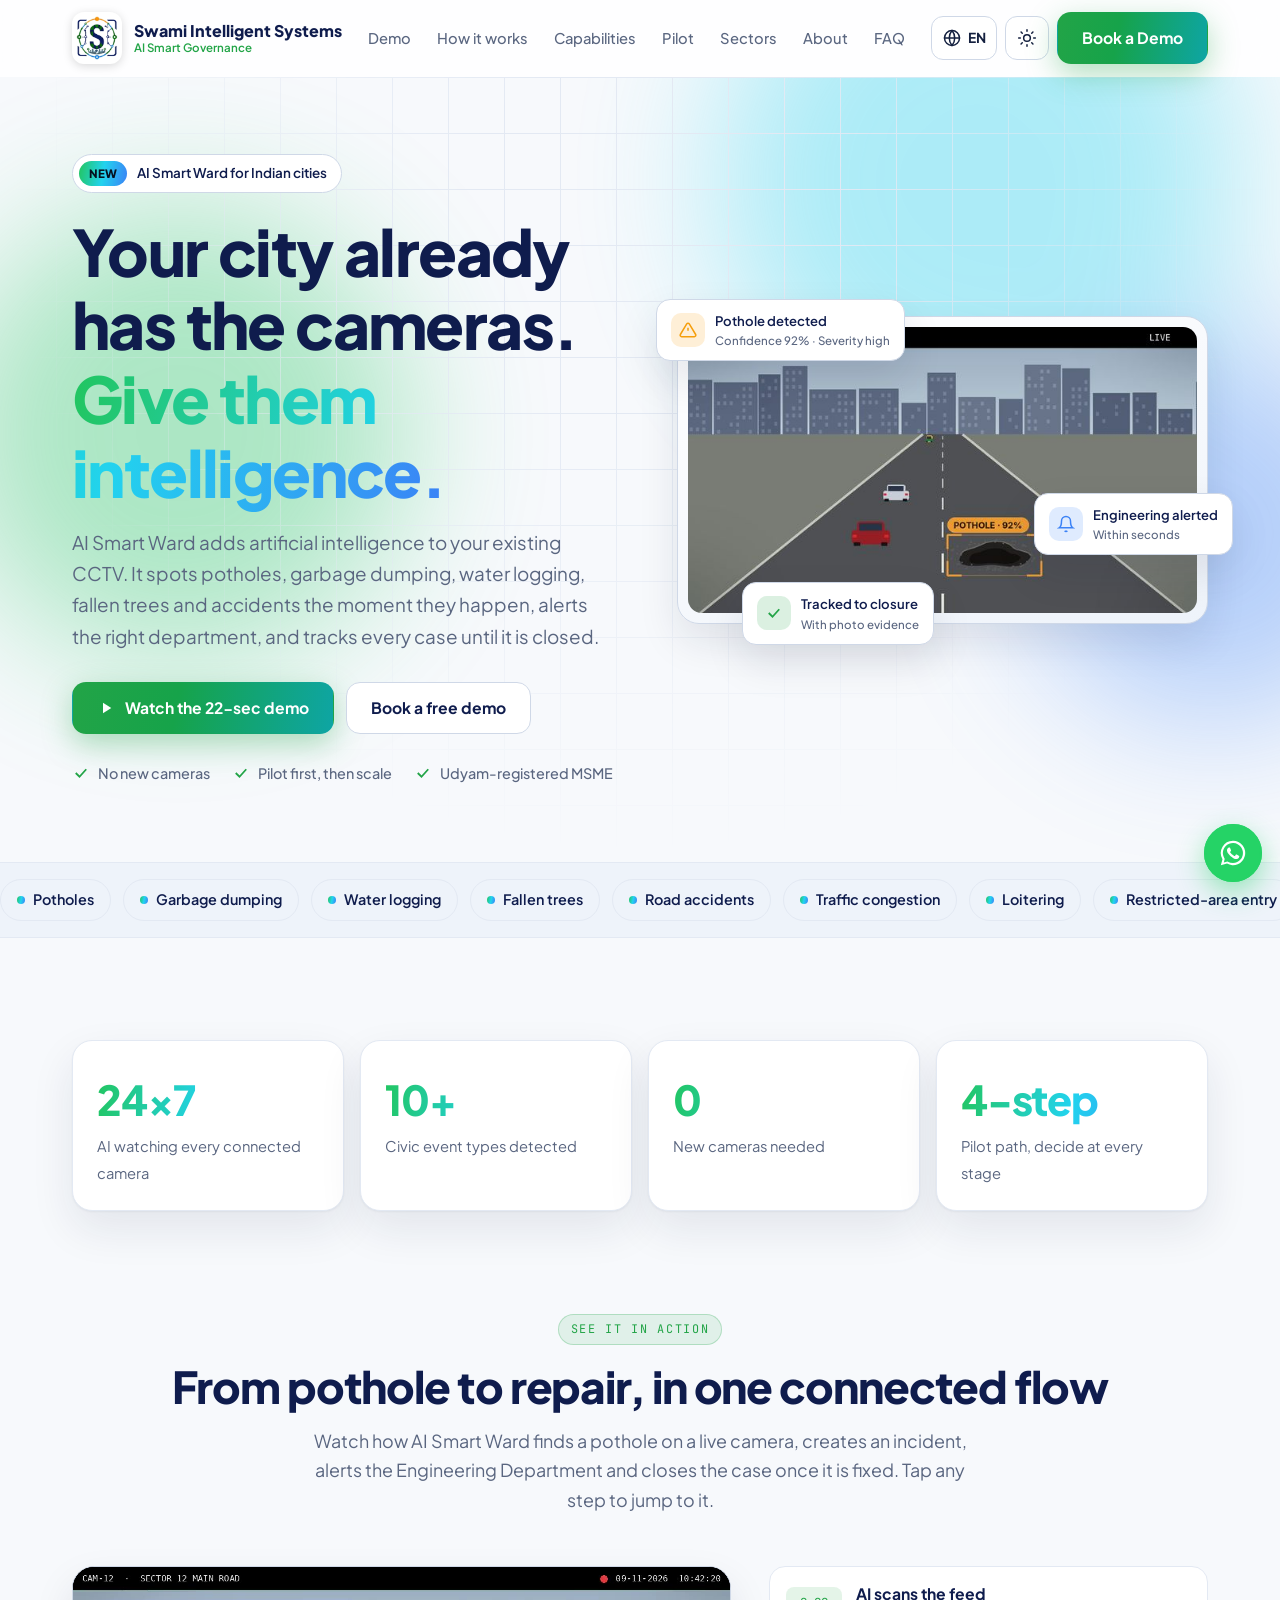
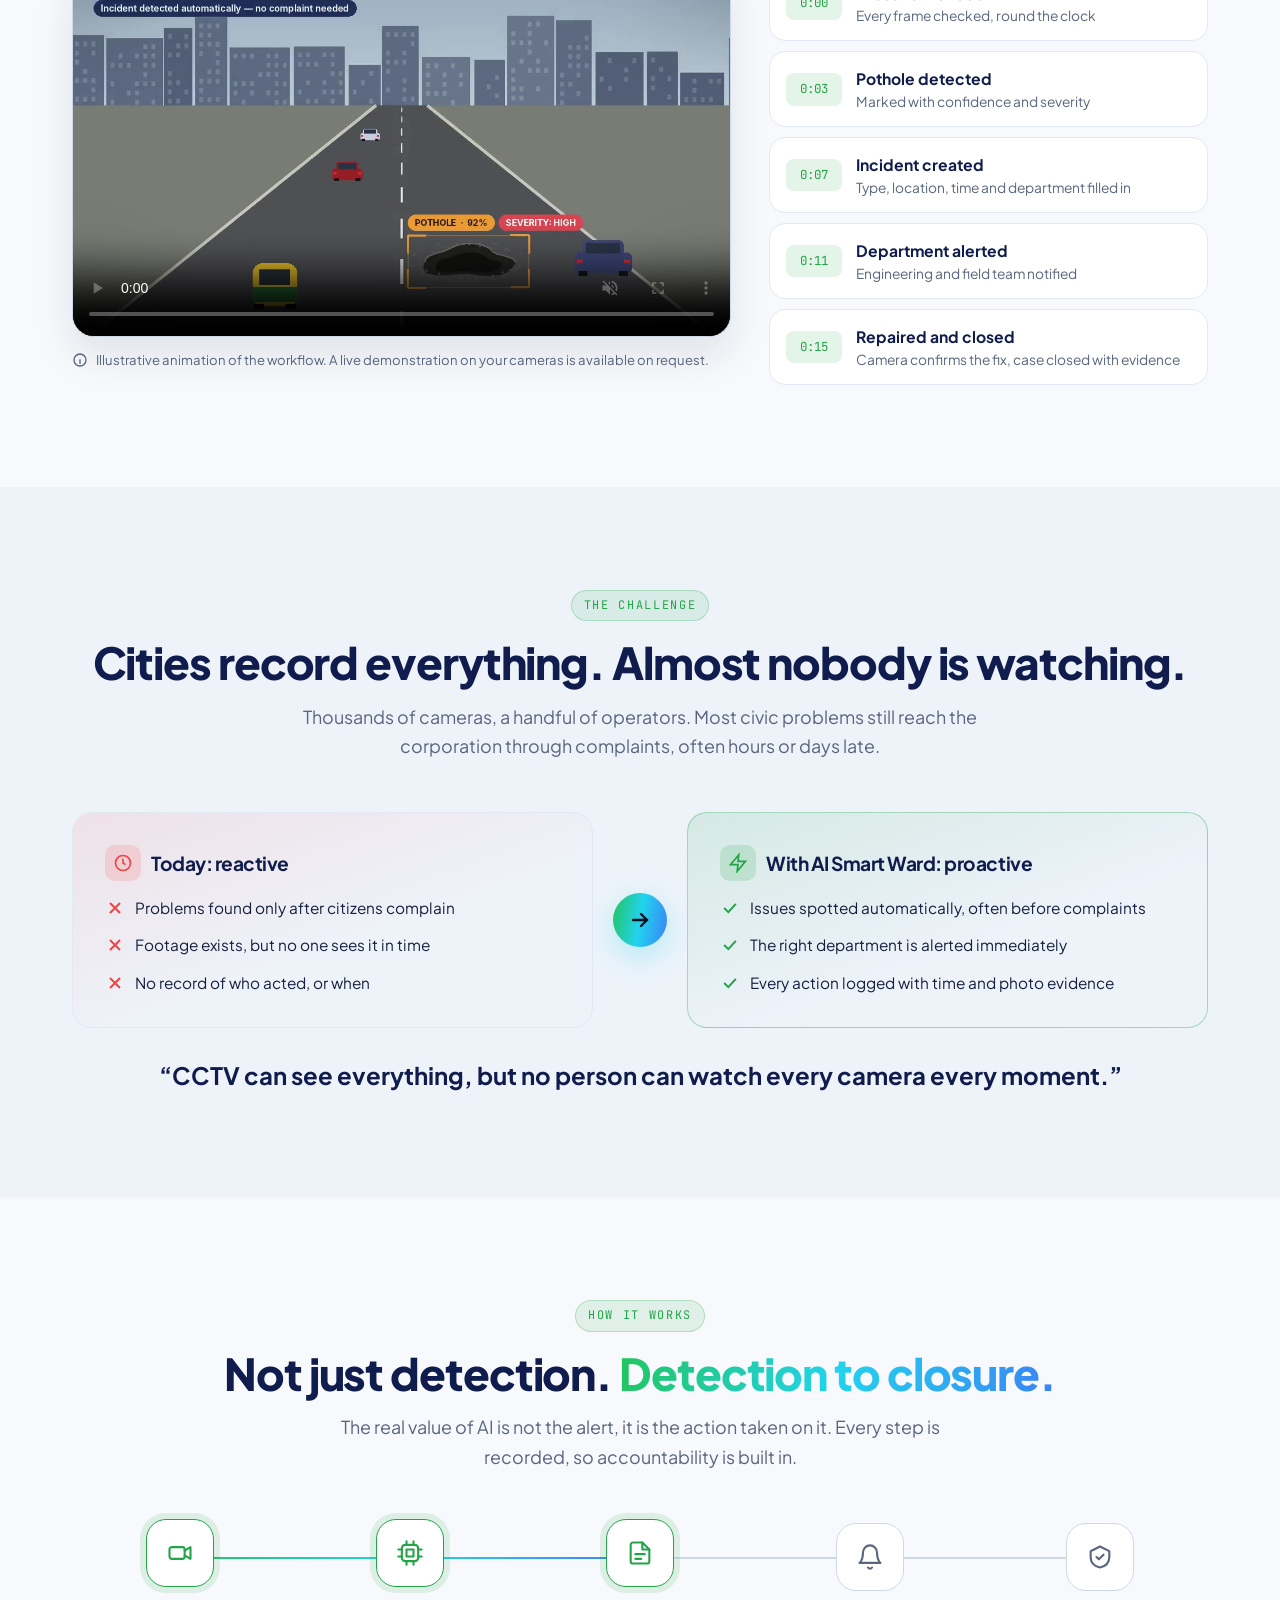
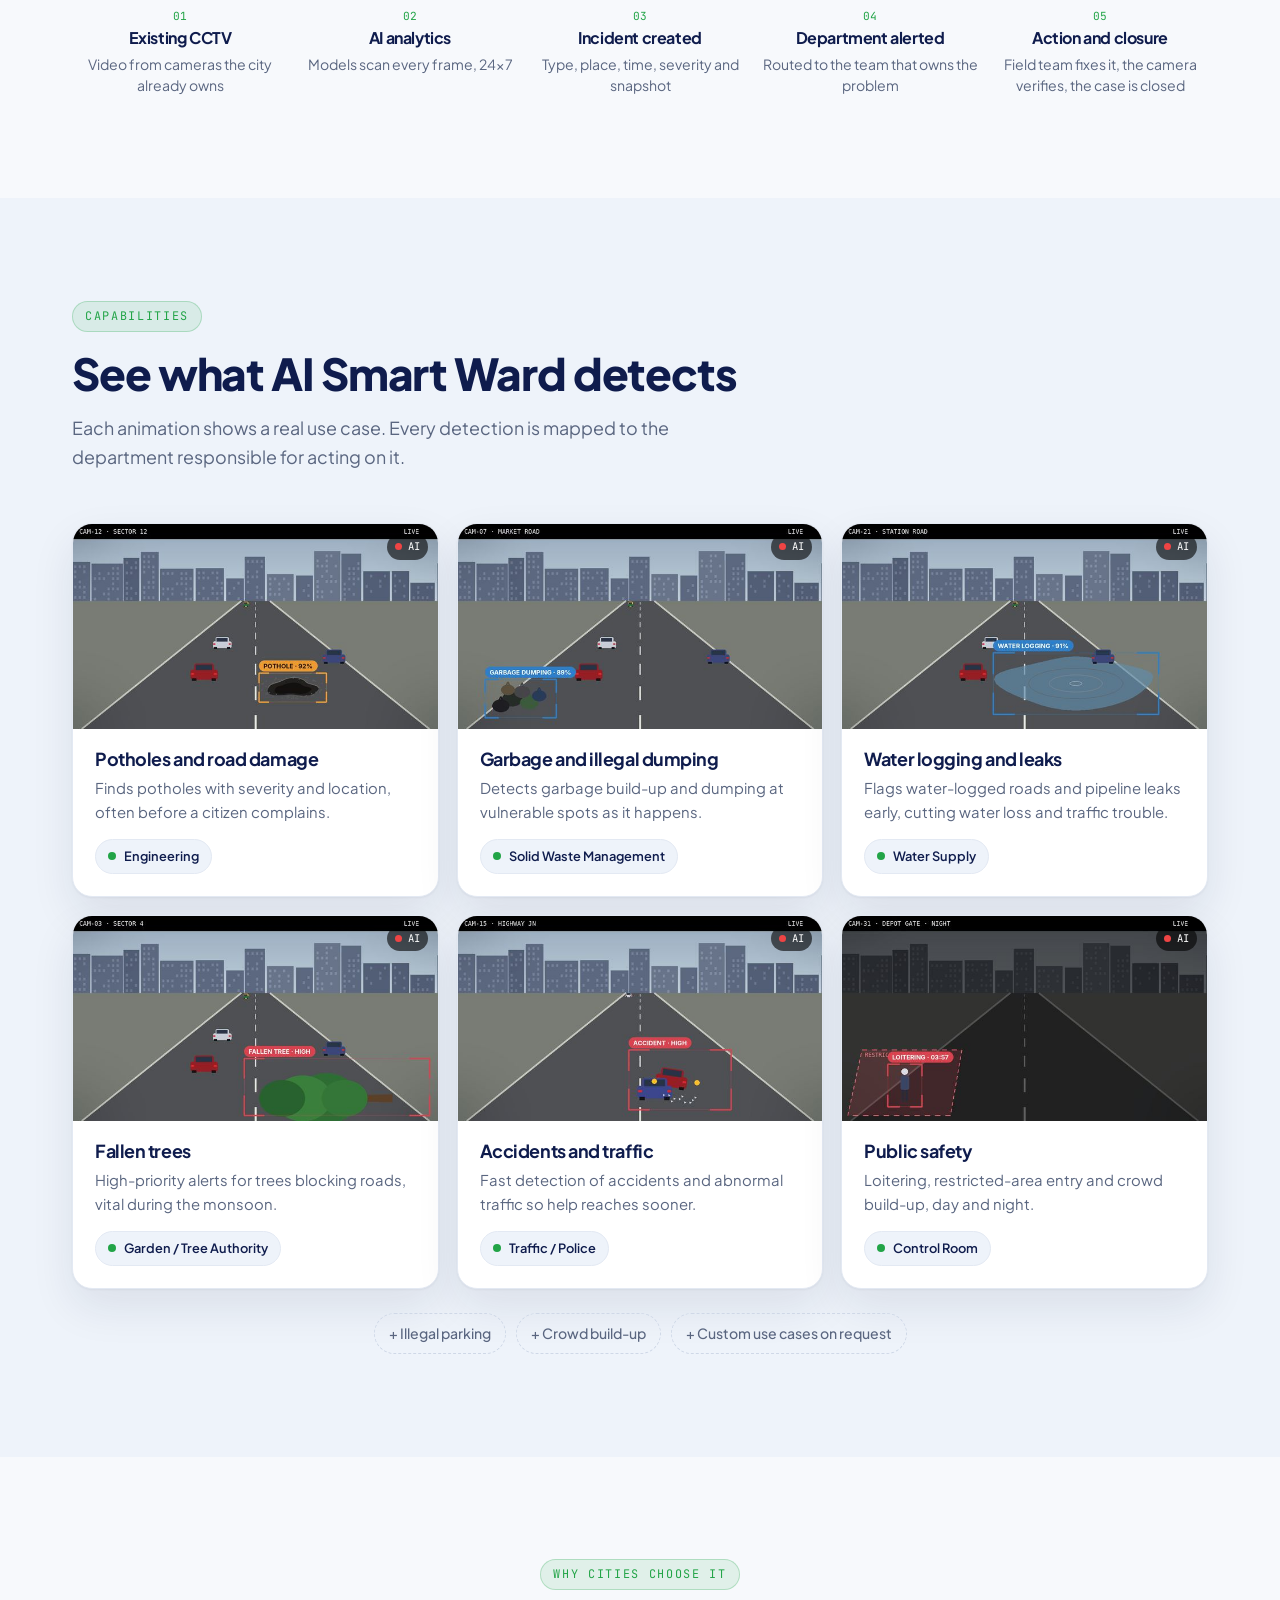
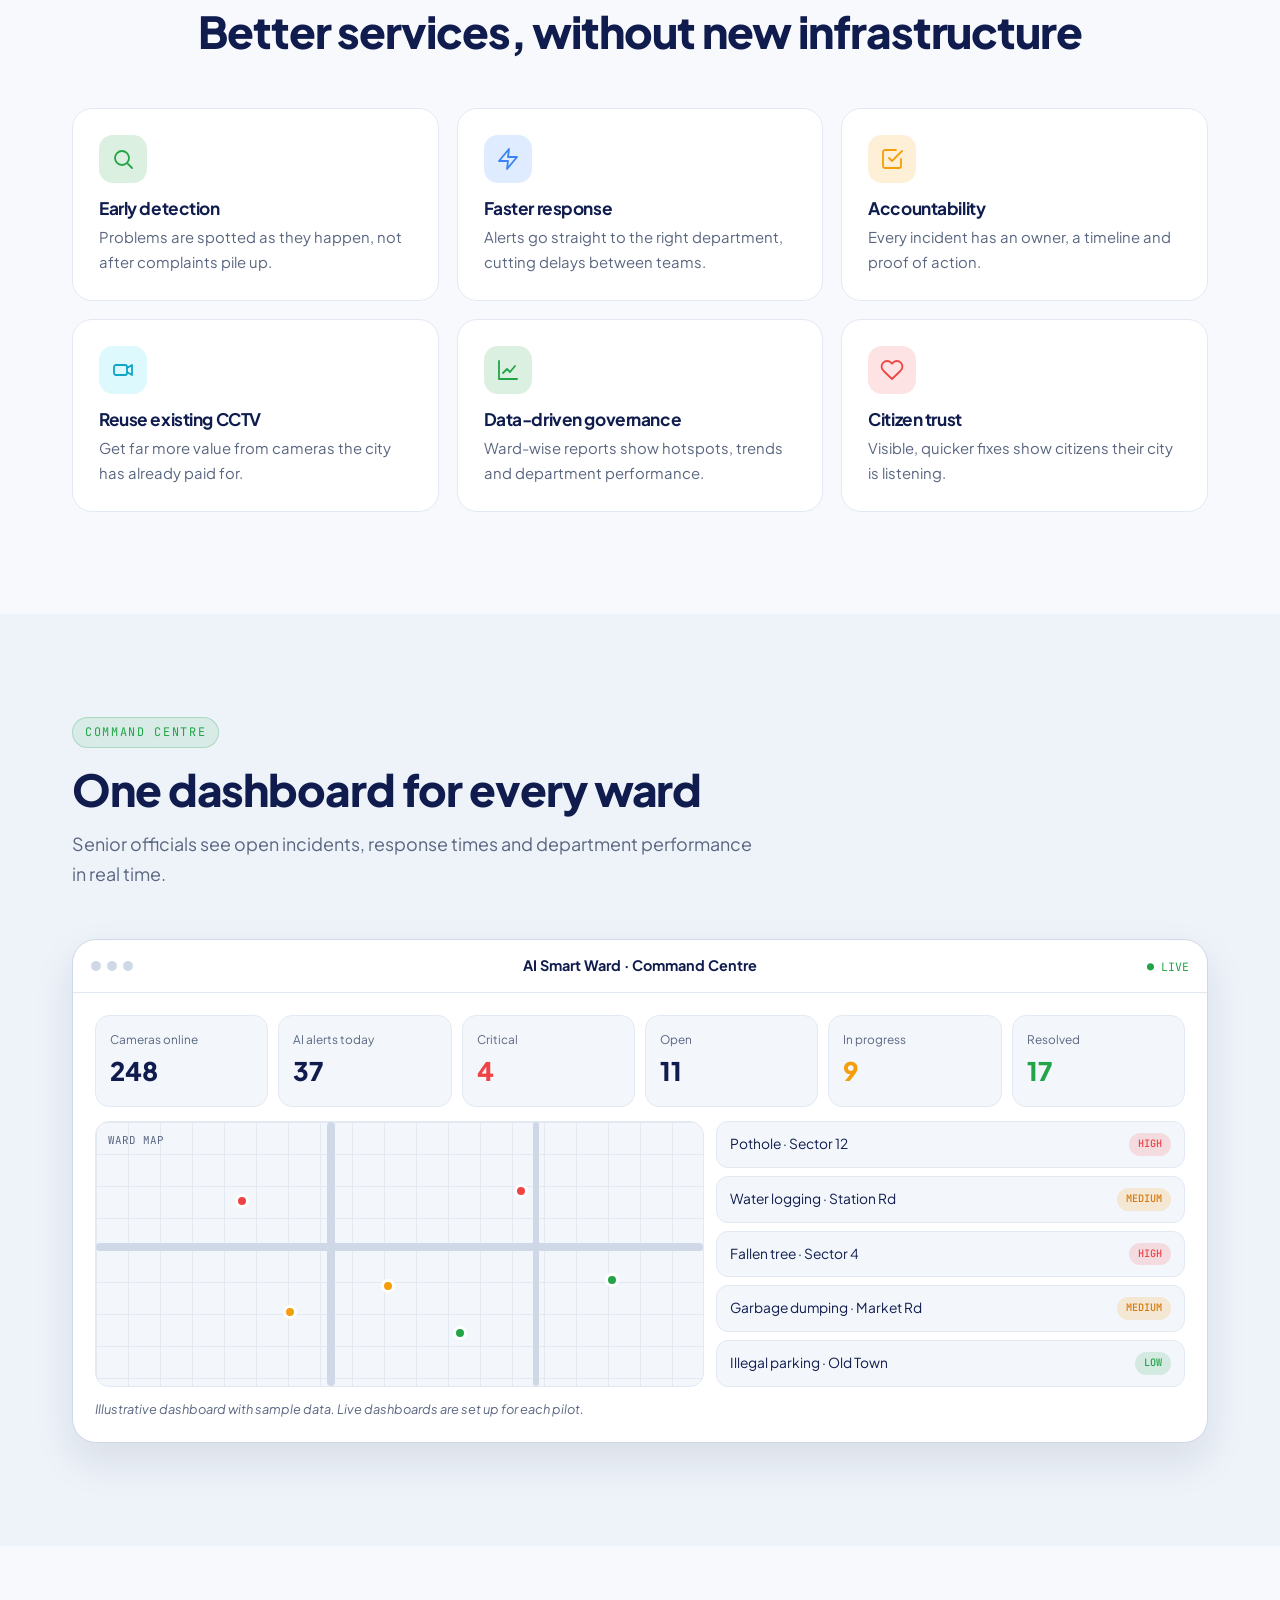
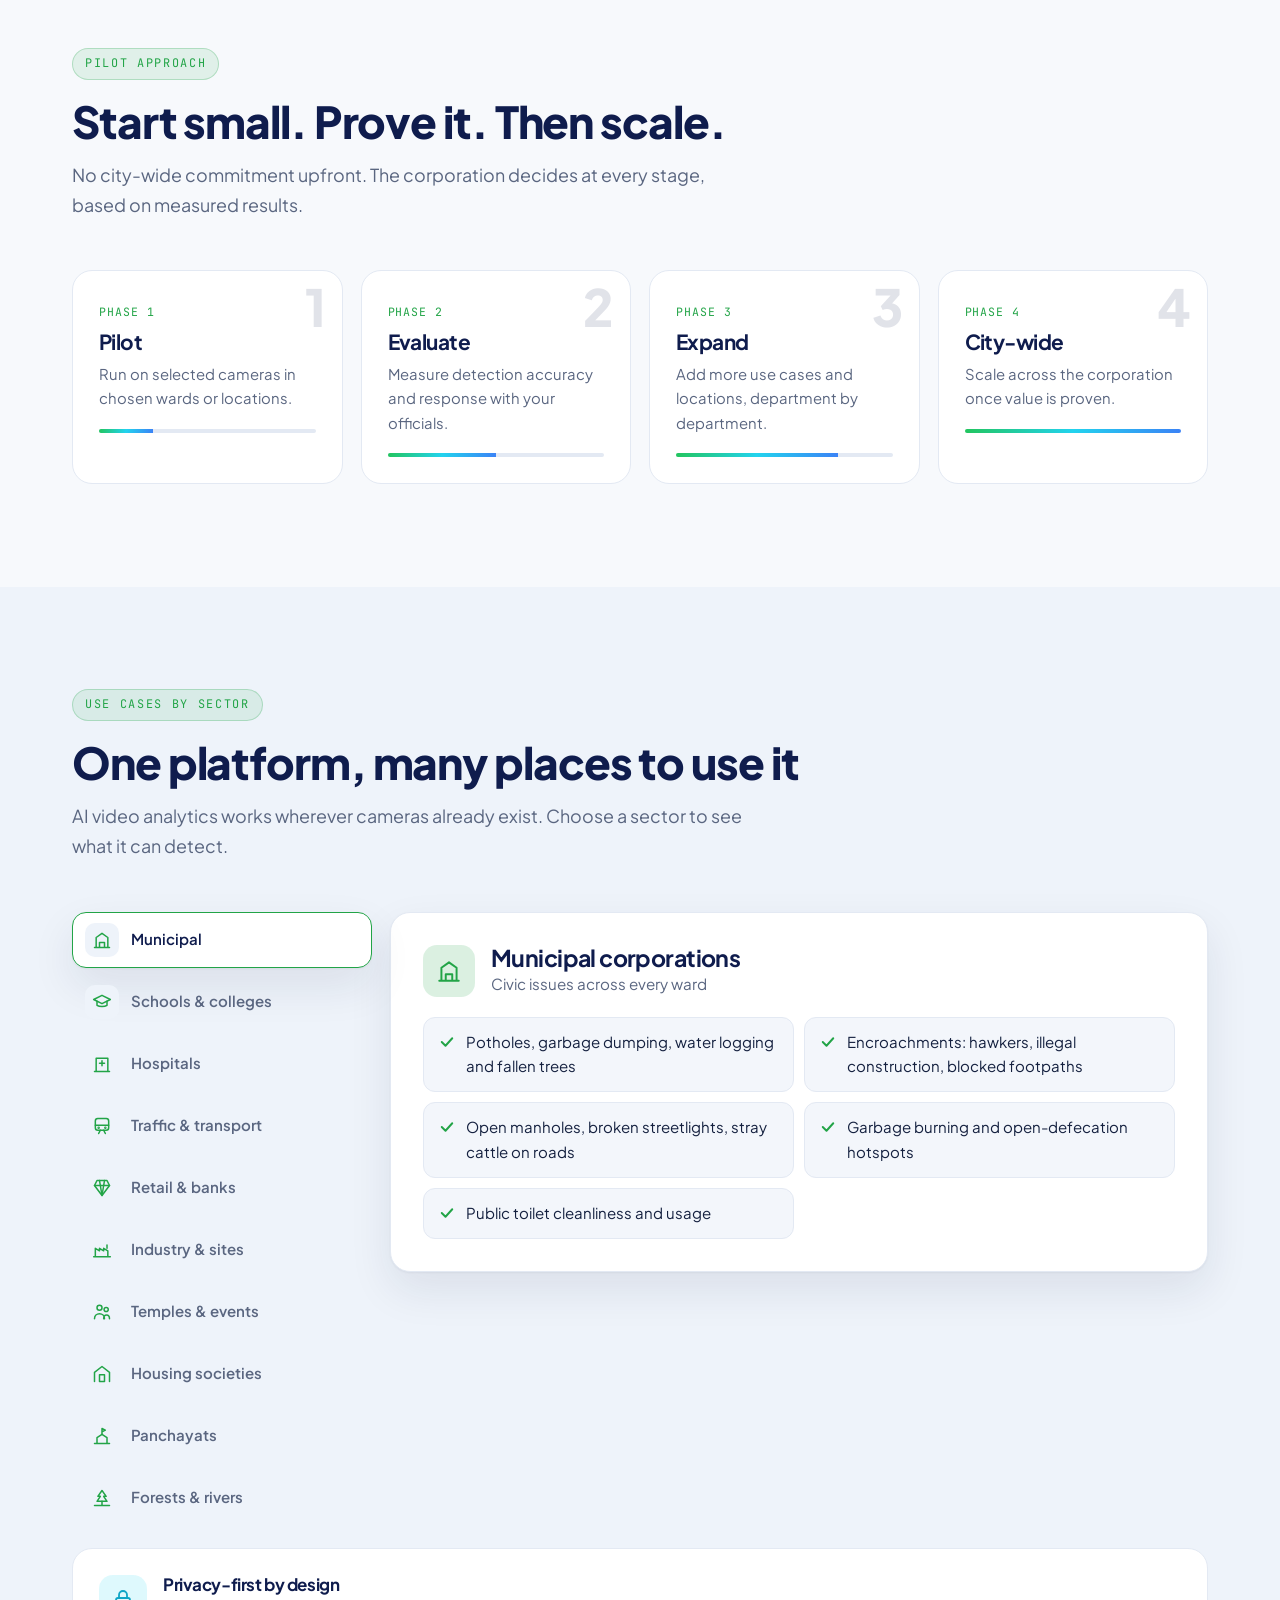
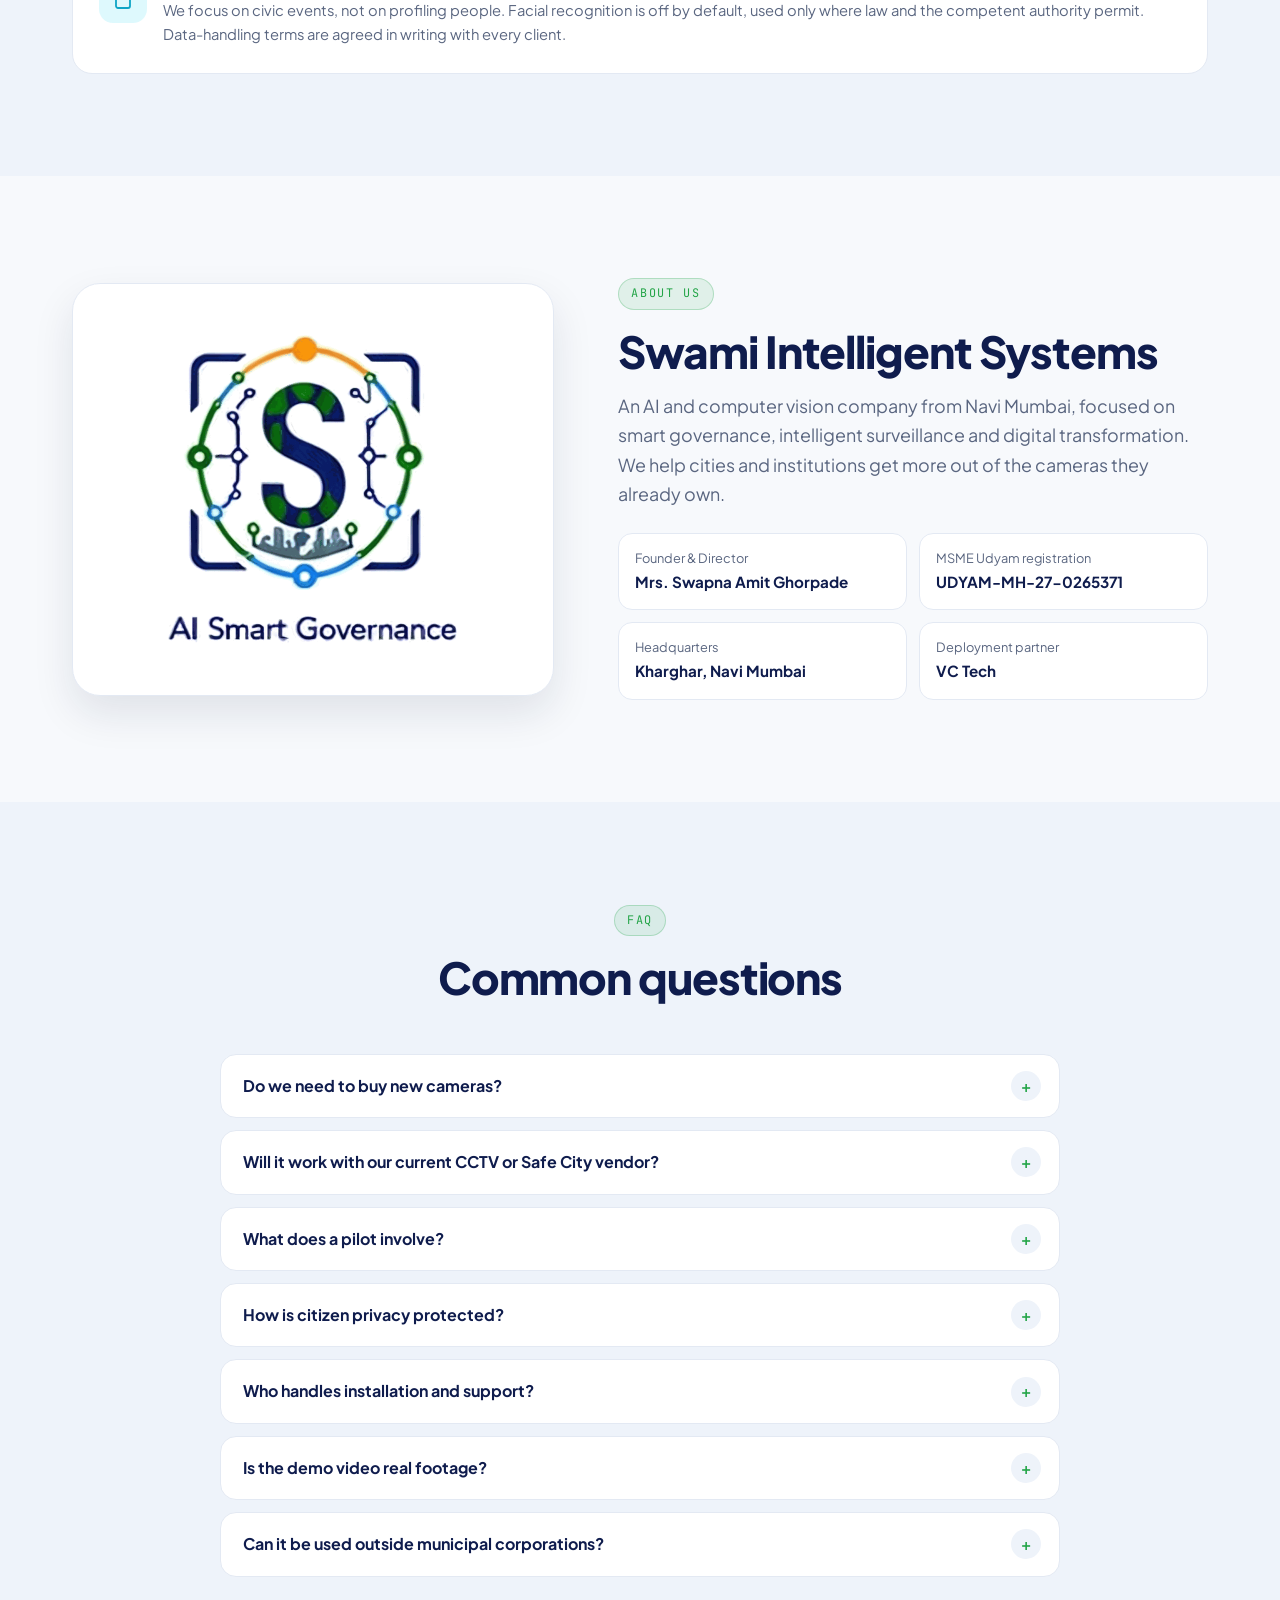
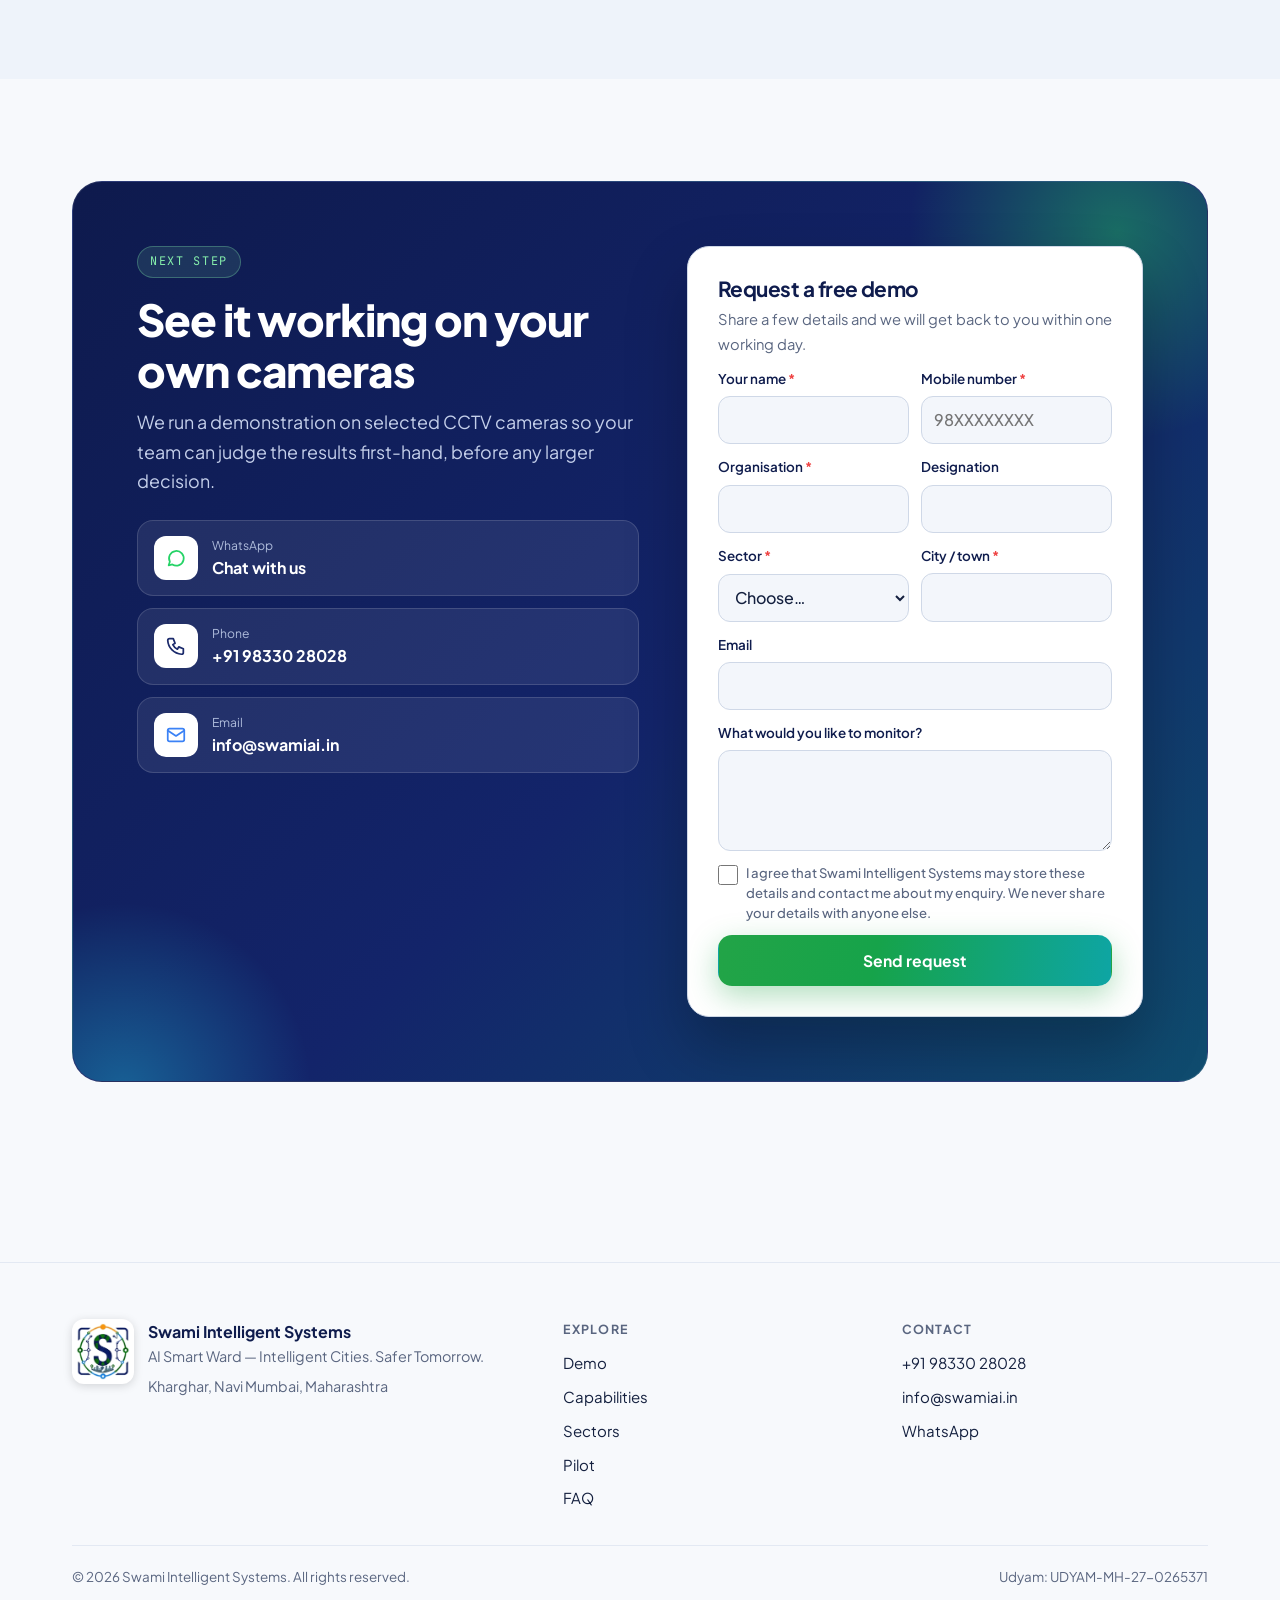
==== commit 9584eed1: "Add demo request form (WhatsApp now, Supabase-ready) and Supabase setup files Co-Authored-By: Claude" ====
--- a/index.html
+++ b/index.html
@@ -117,7 +117,7 @@
 .drawer{display:none}
 
 /* ===== Hero ===== */
-.hero{padding:clamp(36px,6vw,84px) 0 clamp(48px,6vw,80px);overflow:hidden}
+.hero{padding:clamp(36px,6vw,84px) 0 clamp(48px,6vw,80px);overflow:hidden;overflow:clip}
 .aurora{position:absolute;inset:-20% -10% auto -10%;height:120%;pointer-events:none;filter:blur(70px);opacity:.55}
 [data-theme="light"] .aurora{opacity:.35}
 .aurora i{position:absolute;border-radius:50%;animation:float 16s ease-in-out infinite}
@@ -319,7 +319,7 @@
 .faq details p{padding:0 22px 20px;color:var(--muted)}
 
 /* ===== Contact ===== */
-.cta{position:relative;border-radius:30px;padding:clamp(28px,5vw,64px);overflow:hidden;display:grid;grid-template-columns:1.1fr 1fr;gap:clamp(28px,4vw,48px);align-items:center;background:linear-gradient(135deg,#0E1A4D,#13246A 55%,#0F4C6E);color:#fff;border:1px solid rgba(255,255,255,.1)}
+.cta{position:relative;border-radius:30px;padding:clamp(28px,5vw,64px);overflow:hidden;overflow:clip;display:grid;grid-template-columns:1.1fr 1fr;gap:clamp(28px,4vw,48px);align-items:center;background:linear-gradient(135deg,#0E1A4D,#13246A 55%,#0F4C6E);color:#fff;border:1px solid rgba(255,255,255,.1)}
 .cta::before{content:"";position:absolute;width:420px;height:420px;border-radius:50%;right:-120px;top:-160px;background:radial-gradient(rgba(34,197,94,.45),transparent 70%)}
 .cta::after{content:"";position:absolute;width:380px;height:380px;border-radius:50%;left:-140px;bottom:-200px;background:radial-gradient(rgba(34,211,238,.35),transparent 70%)}
 .cta>*{position:relative;z-index:1}
@@ -333,6 +333,35 @@
 .contact .i svg{width:22px;height:22px;fill:none;stroke:currentColor;stroke-width:1.9;stroke-linecap:round;stroke-linejoin:round}
 .contact small{display:block;color:#AFBCDB;font-size:.76rem}
 .contact strong{font-weight:700;word-break:break-word}
+
+
+/* ===== Lead form ===== */
+.cta{align-items:start}
+.lead-form{background:var(--solid);color:var(--text);border-radius:22px;padding:clamp(20px,3vw,30px);border:1px solid var(--line-2);box-shadow:0 30px 60px rgba(0,0,0,.25);display:grid;gap:12px}
+.lead-form h3{font-size:1.3rem;color:var(--head)}
+.fm-sub{color:var(--muted);font-size:.92rem;margin-top:-6px}
+.fg{display:grid;gap:12px}.fg.two-col{grid-template-columns:1fr 1fr}
+.lead-form label{display:grid;gap:6px;font-size:.84rem;font-weight:600;color:var(--head)}
+.lead-form label b{color:var(--red);font-weight:700;display:inline}
+.lead-form .lt{display:block}
+.fm-ok[hidden]{display:none}
+.lead-form input,.lead-form select,.lead-form textarea{width:100%;min-height:46px;padding:10px 12px;border-radius:12px;border:1px solid var(--line-2);background:var(--surface-2);color:var(--text);font:inherit;font-size:16px;font-weight:500;transition:border-color .2s,box-shadow .2s}
+.lead-form textarea{resize:vertical;min-height:84px}
+.lead-form input:focus,.lead-form select:focus,.lead-form textarea:focus{outline:none;border-color:var(--green);box-shadow:0 0 0 4px rgba(34,164,71,.15)}
+.lead-form .bad{border-color:var(--red)!important}
+.hp{position:absolute;left:-9999px;width:1px;height:1px;overflow:hidden}
+.consent{grid-template-columns:22px 1fr!important;align-items:start;font-weight:500!important;color:var(--muted)!important;font-size:.82rem!important;line-height:1.5}
+.consent input{width:20px;min-height:20px;height:20px;margin-top:2px;accent-color:var(--green)}
+.fm-err{color:var(--red);font-size:.88rem;font-weight:600}
+.fm-btn{width:100%}
+.fm-btn[disabled]{opacity:.7;cursor:wait;transform:none}
+.fm-ok{text-align:center;display:grid;gap:10px;justify-items:center;padding:12px 0}
+.fm-ok .ok-ic{width:60px;height:60px;border-radius:50%;background:rgba(34,164,71,.15);color:var(--green);display:grid;place-items:center}
+.fm-ok .ok-ic svg{width:30px;height:30px}
+.fm-ok p{color:var(--muted)}
+.btn-wa{background:#25D366;color:#fff;width:100%}
+.lead-form.done>*:not(.fm-ok){display:none}
+@media (max-width:640px){.fg.two-col{grid-template-columns:1fr}}
 
 /* ===== Footer ===== */
 footer{padding:56px 0 30px;border-top:1px solid var(--line);margin-top:clamp(48px,6vw,80px)}
@@ -764,12 +793,40 @@
         <span class="eyebrow" data-i18n="ct.eb">Next step</span>
         <h2 data-i18n="ct.h2">See it working on your own cameras</h2>
         <p class="lead" data-i18n="ct.p">We run a demonstration on selected CCTV cameras so your team can judge the results first-hand, before any larger decision.</p>
-      </div>
-      <div class="contact">
-        <a href="https://wa.me/919833028028?text=Hello%2C%20I%20would%20like%20a%20demo%20of%20AI%20Smart%20Ward." target="_blank" rel="noopener"><span class="i" style="color:#25D366"><svg viewBox="0 0 24 24"><path d="M4 20l1.3-4A8 8 0 1 1 8 19z"/></svg></span><span><small>WhatsApp</small><strong data-i18n="ct.wa">Chat with us</strong></span></a>
-        <a href="tel:+919833028028"><span class="i" style="color:#1B2A6B"><svg viewBox="0 0 24 24"><path d="M5 4h4l2 5-2.5 1.5a11 11 0 0 0 5 5L15 13l5 2v4a2 2 0 0 1-2 2A16 16 0 0 1 3 6a2 2 0 0 1 2-2"/></svg></span><span><small data-i18n="ct.ph">Phone</small><strong>+91 98330 28028</strong></span></a>
-        <a href="mailto:info@swamiai.in?subject=AI%20Smart%20Ward%20demo%20request"><span class="i" style="color:#3B82F6"><svg viewBox="0 0 24 24"><rect x="3" y="5" width="18" height="14" rx="2"/><path d="M3 7l9 6 9-6"/></svg></span><span><small data-i18n="ct.em">Email</small><strong>info@swamiai.in</strong></span></a>
-      </div>
+        <div class="contact" style="margin-top:24px">
+          <a href="https://wa.me/919833028028?text=Hello%2C%20I%20would%20like%20a%20demo%20of%20AI%20Smart%20Ward." target="_blank" rel="noopener"><span class="i" style="color:#25D366"><svg viewBox="0 0 24 24"><path d="M4 20l1.3-4A8 8 0 1 1 8 19z"/></svg></span><span><small>WhatsApp</small><strong data-i18n="ct.wa">Chat with us</strong></span></a>
+          <a href="tel:+919833028028"><span class="i" style="color:#1B2A6B"><svg viewBox="0 0 24 24"><path d="M5 4h4l2 5-2.5 1.5a11 11 0 0 0 5 5L15 13l5 2v4a2 2 0 0 1-2 2A16 16 0 0 1 3 6a2 2 0 0 1 2-2"/></svg></span><span><small data-i18n="ct.ph">Phone</small><strong>+91 98330 28028</strong></span></a>
+          <a href="mailto:info@swamiai.in?subject=AI%20Smart%20Ward%20demo%20request"><span class="i" style="color:#3B82F6"><svg viewBox="0 0 24 24"><rect x="3" y="5" width="18" height="14" rx="2"/><path d="M3 7l9 6 9-6"/></svg></span><span><small data-i18n="ct.em">Email</small><strong>info@swamiai.in</strong></span></a>
+        </div>
+      </div>
+      <form class="lead-form" id="leadForm" novalidate>
+        <h3 data-i18n="fm.h">Request a free demo</h3>
+        <p class="fm-sub" data-i18n="fm.sub">Share a few details and we will get back to you within one working day.</p>
+        <div class="fg two-col">
+          <label><span class="lt"><span data-i18n="fm.name">Your name</span> <b>*</b></span><input name="name" autocomplete="name" required minlength="2" maxlength="100"></label>
+          <label><span class="lt"><span data-i18n="fm.phone">Mobile number</span> <b>*</b></span><input name="phone" type="tel" inputmode="tel" autocomplete="tel" required maxlength="15" placeholder="98XXXXXXXX"></label>
+        </div>
+        <div class="fg two-col">
+          <label><span class="lt"><span data-i18n="fm.org">Organisation</span> <b>*</b></span><input name="organisation" autocomplete="organization" required maxlength="150"></label>
+          <label><span class="lt"><span data-i18n="fm.desig">Designation</span></span><input name="designation" autocomplete="organization-title" maxlength="100"></label>
+        </div>
+        <div class="fg two-col">
+          <label><span class="lt"><span data-i18n="fm.sector">Sector</span> <b>*</b></span><select name="sector" required><option value="" data-i18n="fm.choose">Choose…</option><option value="Municipal" data-i18n="se.1.s">Municipal</option><option value="Schools & colleges" data-i18n="se.2.s">Schools & colleges</option><option value="Hospitals" data-i18n="se.3.s">Hospitals</option><option value="Traffic & transport" data-i18n="se.4.s">Traffic & transport</option><option value="Retail & banks" data-i18n="se.5.s">Retail & banks</option><option value="Industry & sites" data-i18n="se.6.s">Industry & sites</option><option value="Temples & events" data-i18n="se.7.s">Temples & events</option><option value="Housing societies" data-i18n="se.8.s">Housing societies</option><option value="Panchayats" data-i18n="se.9.s">Panchayats</option><option value="Forests & rivers" data-i18n="se.10.s">Forests & rivers</option><option value="Other" data-i18n="fm.other">Other</option></select></label>
+          <label><span class="lt"><span data-i18n="fm.city">City / town</span> <b>*</b></span><input name="city" autocomplete="address-level2" required maxlength="80"></label>
+        </div>
+        <div class="fg"><label><span class="lt"><span data-i18n="fm.email">Email</span></span><input name="email" type="email" autocomplete="email" maxlength="150"></label></div>
+        <div class="fg"><label><span class="lt"><span data-i18n="fm.msg">What would you like to monitor?</span></span><textarea name="message" rows="3" maxlength="1000"></textarea></label></div>
+        <div class="hp" aria-hidden="true"><label>Website<input name="website" tabindex="-1" autocomplete="off"></label></div>
+        <label class="consent"><input type="checkbox" name="consent" required><span data-i18n="fm.consent">I agree that Swami Intelligent Systems may store these details and contact me about my enquiry. We never share your details with anyone else.</span></label>
+        <p class="fm-err" id="fmErr" role="alert" hidden></p>
+        <button class="btn btn-primary fm-btn" type="submit"><span data-i18n="fm.send">Send request</span></button>
+        <div class="fm-ok" id="fmOk" hidden>
+          <span class="ok-ic"><svg viewBox="0 0 24 24" fill="none" stroke="currentColor" stroke-width="2.6" stroke-linecap="round"><path d="M5 12l5 5 9-10"/></svg></span>
+          <h3 data-i18n="fm.okh">Thank you! Request received.</h3>
+          <p data-i18n="fm.okp">For the fastest reply, also send your request on WhatsApp.</p>
+          <a class="btn btn-wa" id="fmWa" href="#" target="_blank" rel="noopener"><span data-i18n="fm.wa">Send on WhatsApp</span></a>
+        </div>
+      </form>
     </div>
   </div>
 </section>
@@ -846,6 +903,44 @@
 function selTab(t,focus){tabs.forEach(function(b){var on=b===t;b.setAttribute('aria-selected',on);b.tabIndex=on?0:-1;document.getElementById(b.getAttribute('aria-controls')).hidden=!on});if(focus)t.focus();if(innerWidth<=1060)t.scrollIntoView({block:'nearest',inline:'center',behavior:'smooth'})}
 tabs.forEach(function(t,i){t.addEventListener('click',function(){selTab(t)});t.addEventListener('keydown',function(e){var k=e.key,n=null;if(k==='ArrowDown'||k==='ArrowRight')n=tabs[(i+1)%tabs.length];if(k==='ArrowUp'||k==='ArrowLeft')n=tabs[(i-1+tabs.length)%tabs.length];if(k==='Home')n=tabs[0];if(k==='End')n=tabs[tabs.length-1];if(n){e.preventDefault();selTab(n,true)}})});
 
+
+/* ===== Lead form =====
+   SB_URL / SB_KEY: Supabase project URL and its public "anon" key (safe to publish:
+   the database only allows inserting new enquiries, never reading them). Leave empty
+   to send enquiries via WhatsApp only. */
+var SB_URL='', SB_KEY='';
+var WA_NUM='919833028028';
+var form=$('#leadForm'),err=$('#fmErr'),sendBtn=$('.fm-btn',form);
+function t(k,en){var l=root.getAttribute('lang');return (l!=='en'&&window.I18N&&I18N[l]&&I18N[l][k])||en}
+function showErr(m){err.textContent=m;err.hidden=false}
+function waText(d){return 'New AI Smart Ward demo request%0A'+
+  ['Name: '+d.name,'Organisation: '+d.organisation+(d.designation?' ('+d.designation+')':''),'Sector: '+d.sector,'City: '+d.city,'Phone: '+d.phone,(d.email?'Email: '+d.email:''),(d.message?'Message: '+d.message:'')]
+  .filter(Boolean).map(encodeURIComponent).join('%0A')}
+form.addEventListener('submit',function(e){
+  e.preventDefault();err.hidden=true;
+  var f=form.elements,d={};['name','phone','organisation','designation','sector','city','email','message'].forEach(function(k){d[k]=(f[k].value||'').trim()});
+  if(f.website.value)return; /* spam bot */
+  $$('.bad',form).forEach(function(x){x.classList.remove('bad')});
+  var bad=[];
+  if(d.name.length<2)bad.push('name');
+  d.phone=d.phone.replace(/[\s-]/g,'');if(!/^(\+?91)?[6-9]\d{9}$/.test(d.phone))bad.push('phone');
+  if(!d.organisation)bad.push('organisation');if(!d.sector)bad.push('sector');if(!d.city)bad.push('city');
+  if(d.email&&!/^[^\s@]+@[^\s@]+\.[^\s@]+$/.test(d.email))bad.push('email');
+  if(bad.length){bad.forEach(function(k){f[k].classList.add('bad')});f[bad[0]].focus();
+    showErr(bad.length===1&&bad[0]==='phone'?t('fm.e.phone','Please enter a valid 10-digit Indian mobile number.'):t('fm.e.req','Please fill in the highlighted fields.'));return}
+  if(!f.consent.checked){showErr(t('fm.e.consent','Please tick the consent box so we can contact you.'));f.consent.focus();return}
+  var wa='https://wa.me/'+WA_NUM+'?text='+waText(d);
+  $('#fmWa').href=wa;
+  function done(){form.classList.add('done');$('#fmOk').hidden=false;$('#fmOk').scrollIntoView({block:'center',behavior:'smooth'})}
+  if(!SB_URL||!SB_KEY){window.open(wa,'_blank','noopener');done();return}
+  sendBtn.disabled=true;
+  var row={name:d.name,phone:d.phone,organisation:d.organisation,designation:d.designation||null,sector:d.sector,city:d.city,
+    email:d.email||null,message:d.message||null,lang:root.getAttribute('lang'),consent:true,page:location.href.slice(0,300)};
+  fetch(SB_URL+'/rest/v1/leads',{method:'POST',headers:{'apikey':SB_KEY,'Authorization':'Bearer '+SB_KEY,'Content-Type':'application/json','Prefer':'return=minimal'},body:JSON.stringify(row)})
+    .then(function(r){if(!r.ok)throw new Error(r.status);done()})
+    .catch(function(){sendBtn.disabled=false;showErr(t('fm.e.net','Could not send right now. Please use the WhatsApp button instead.'));window.open(wa,'_blank','noopener')});
+});
+
 var reduce=matchMedia('(prefers-reduced-motion: reduce)').matches;
 if(!('IntersectionObserver' in window)){$$('.reveal').forEach(function(e){e.classList.add('in')});return}
 
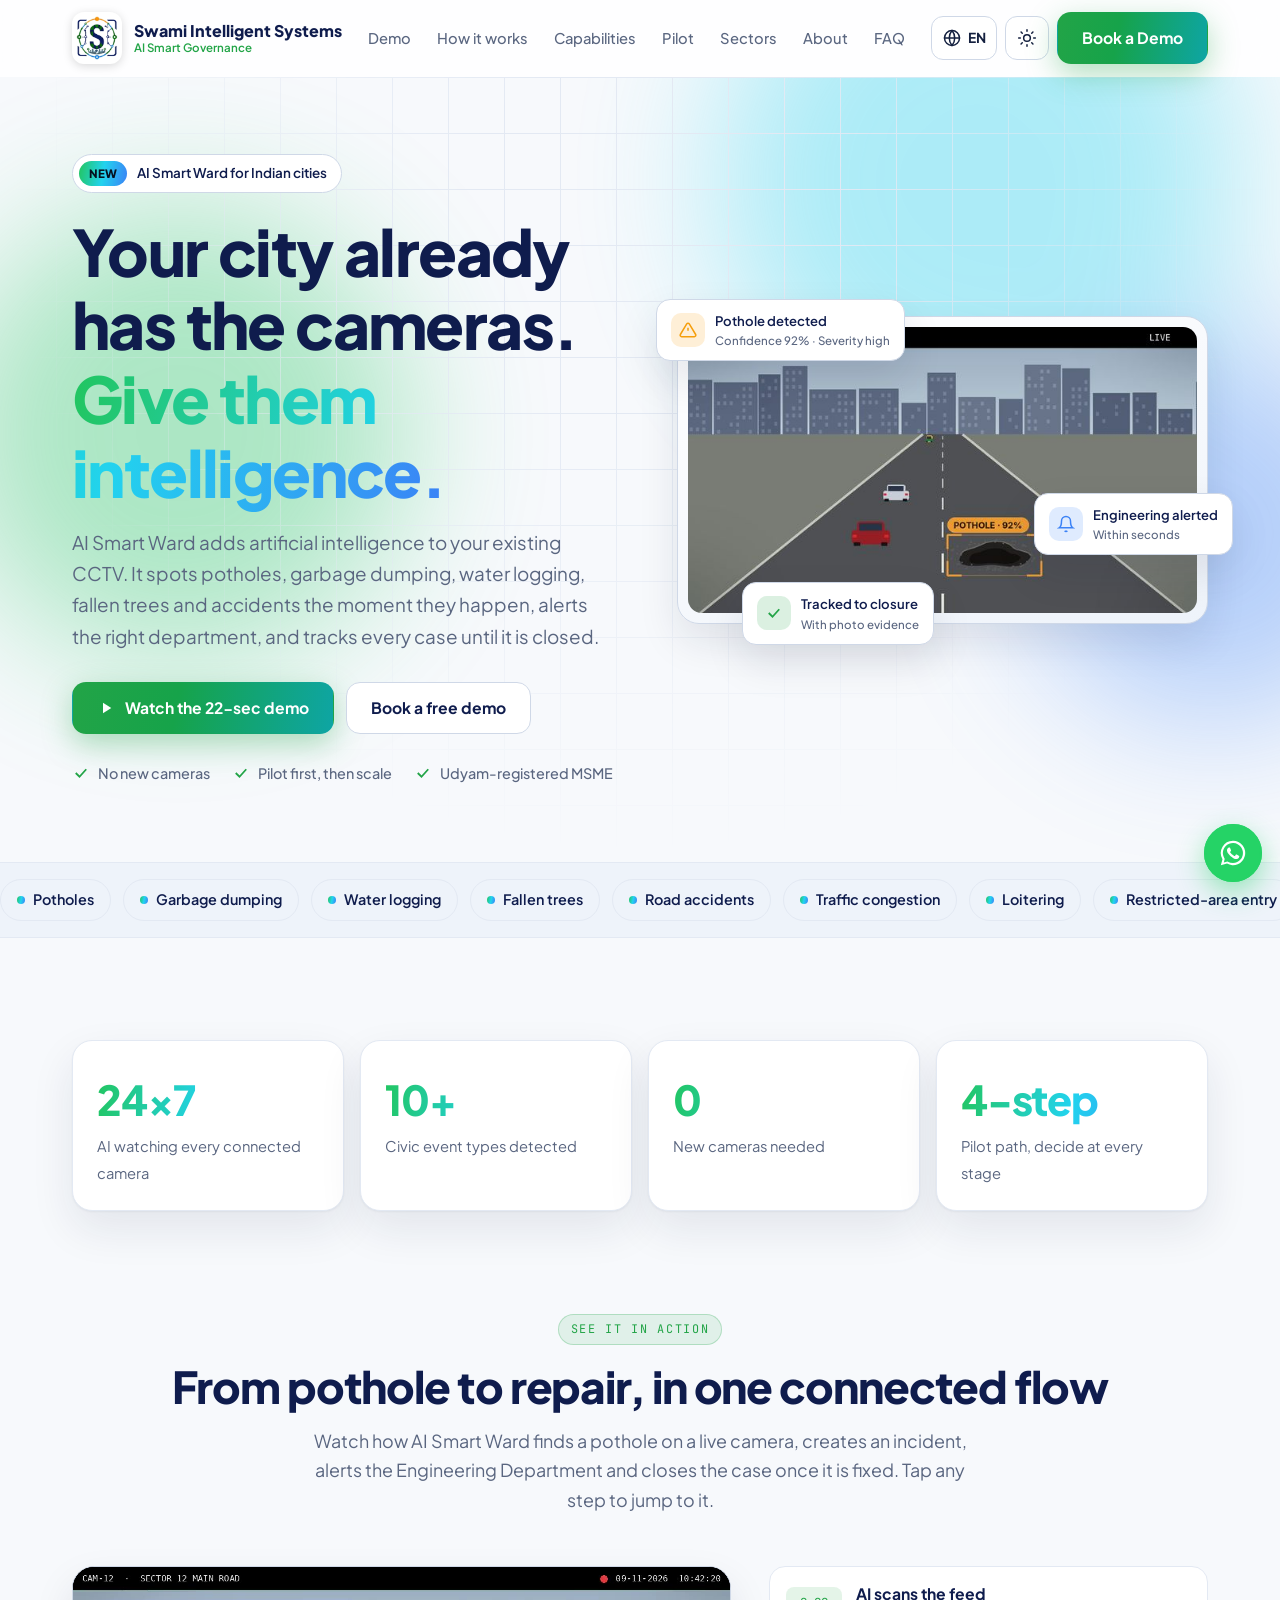
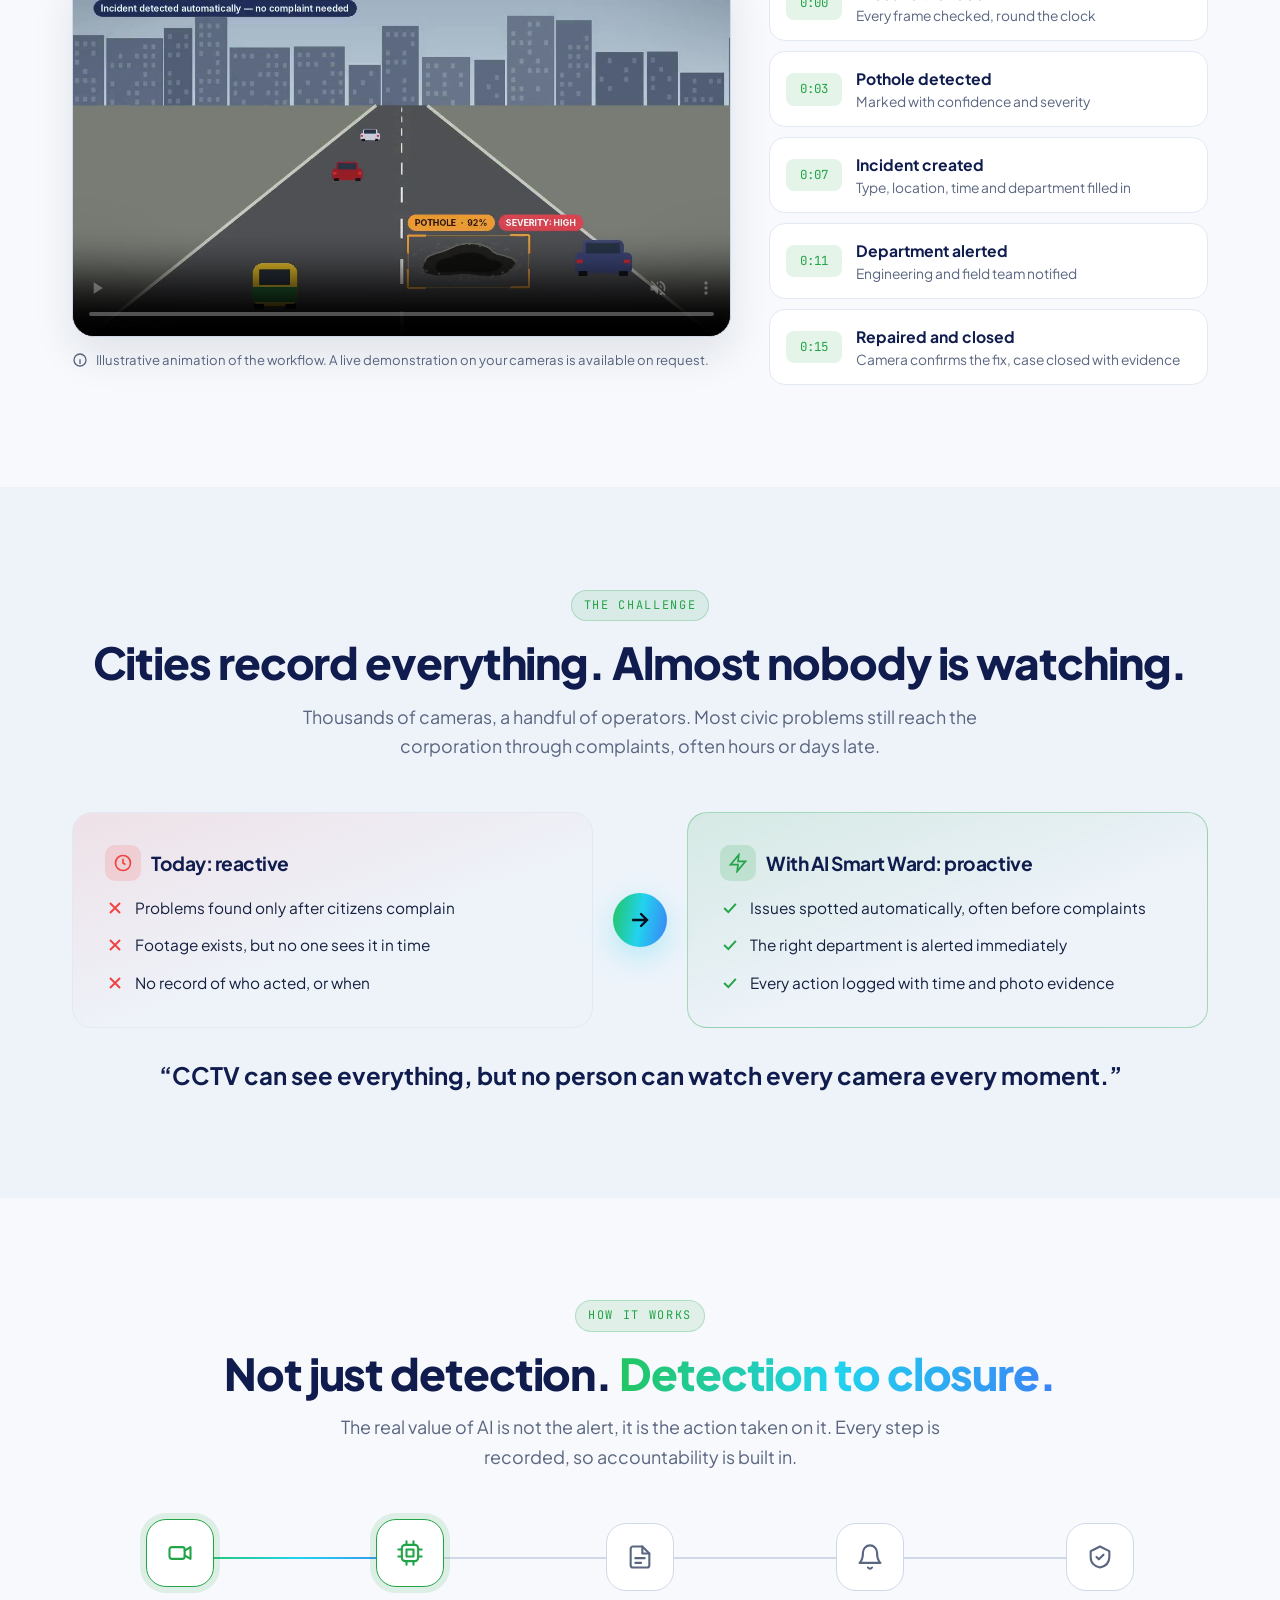
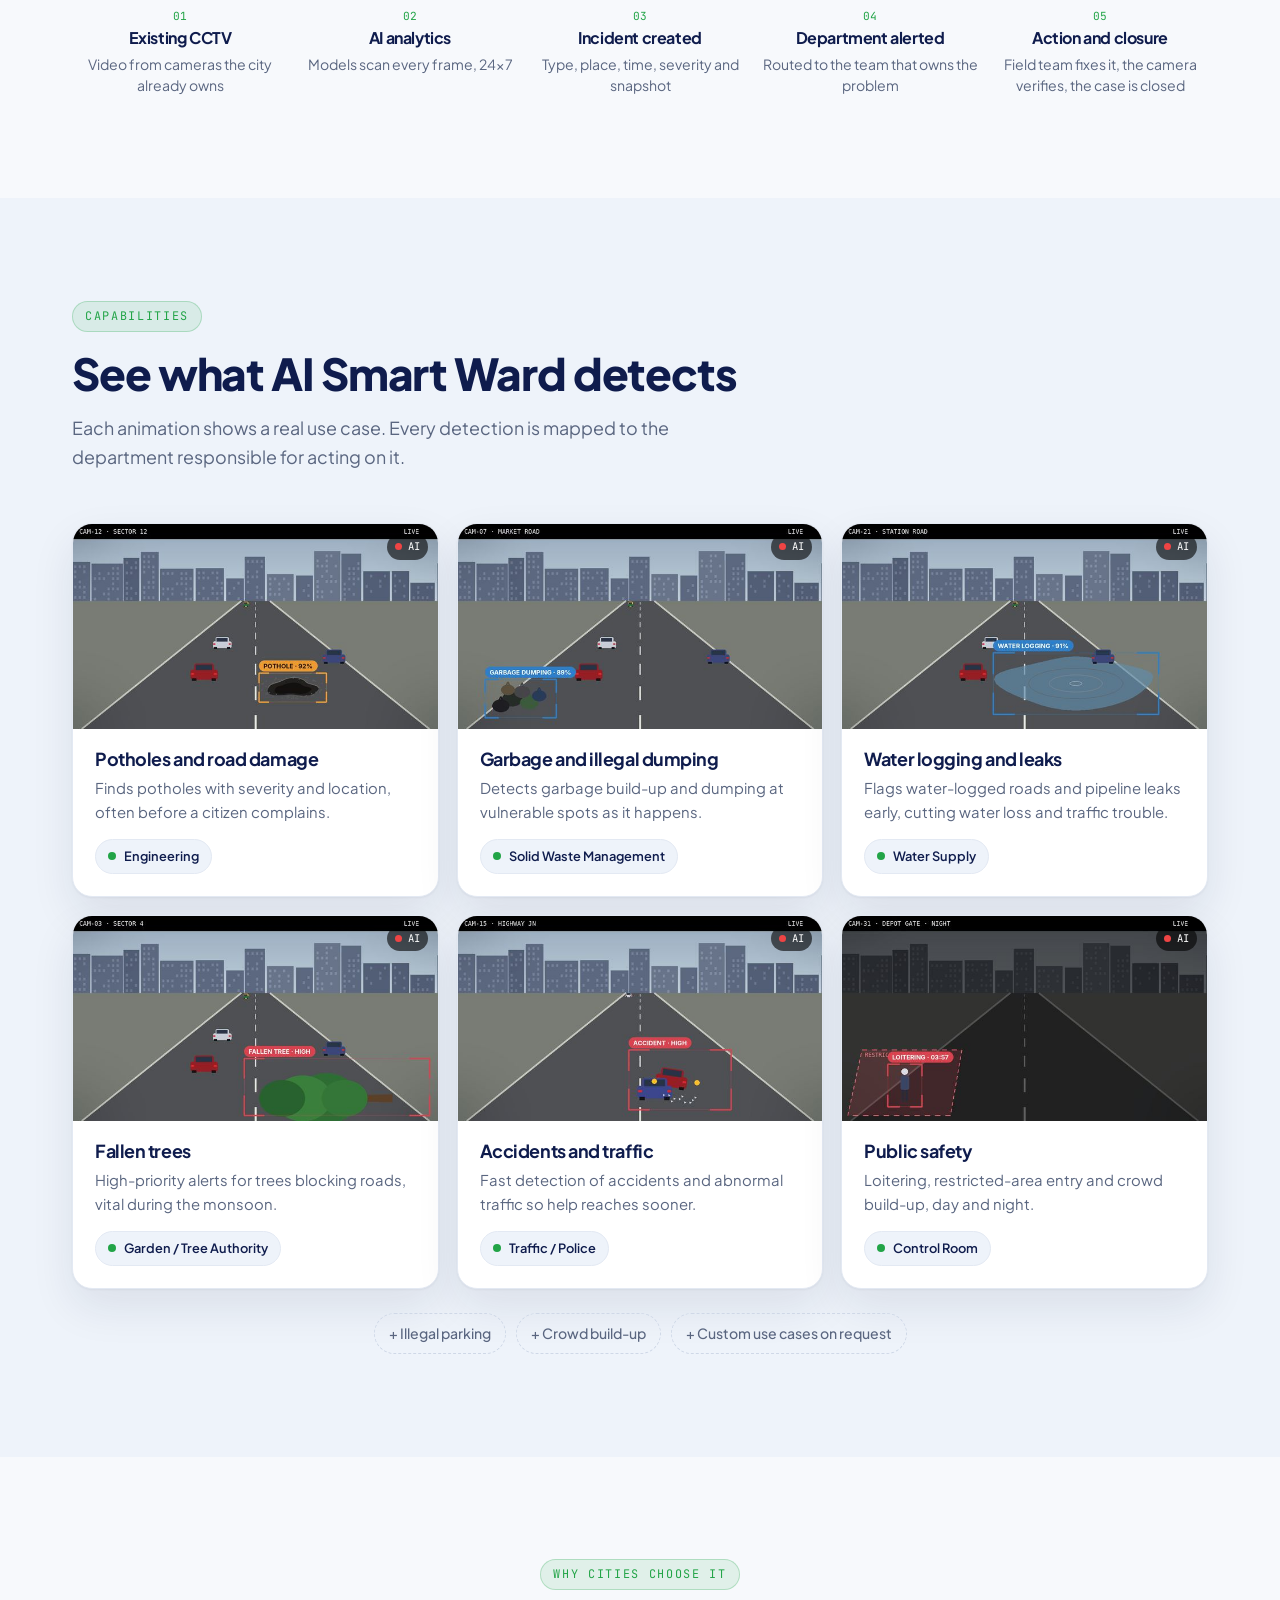
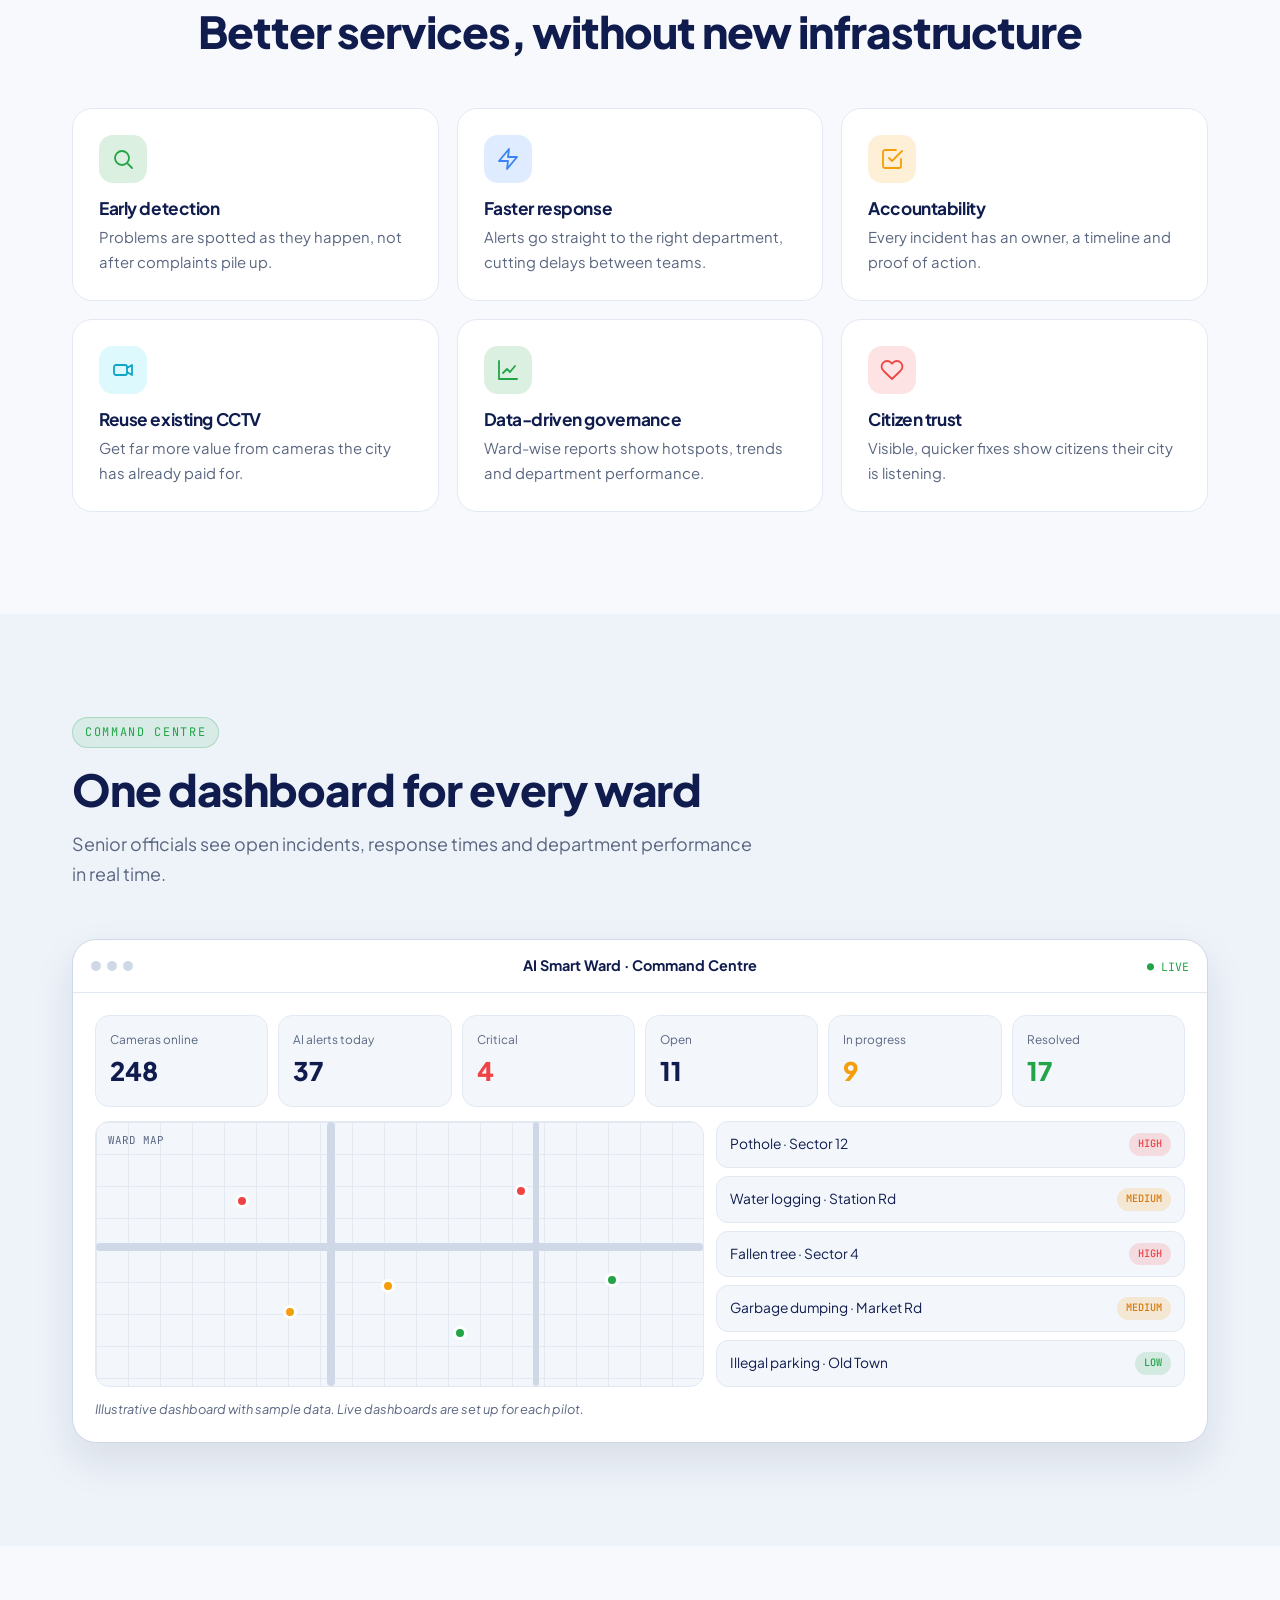
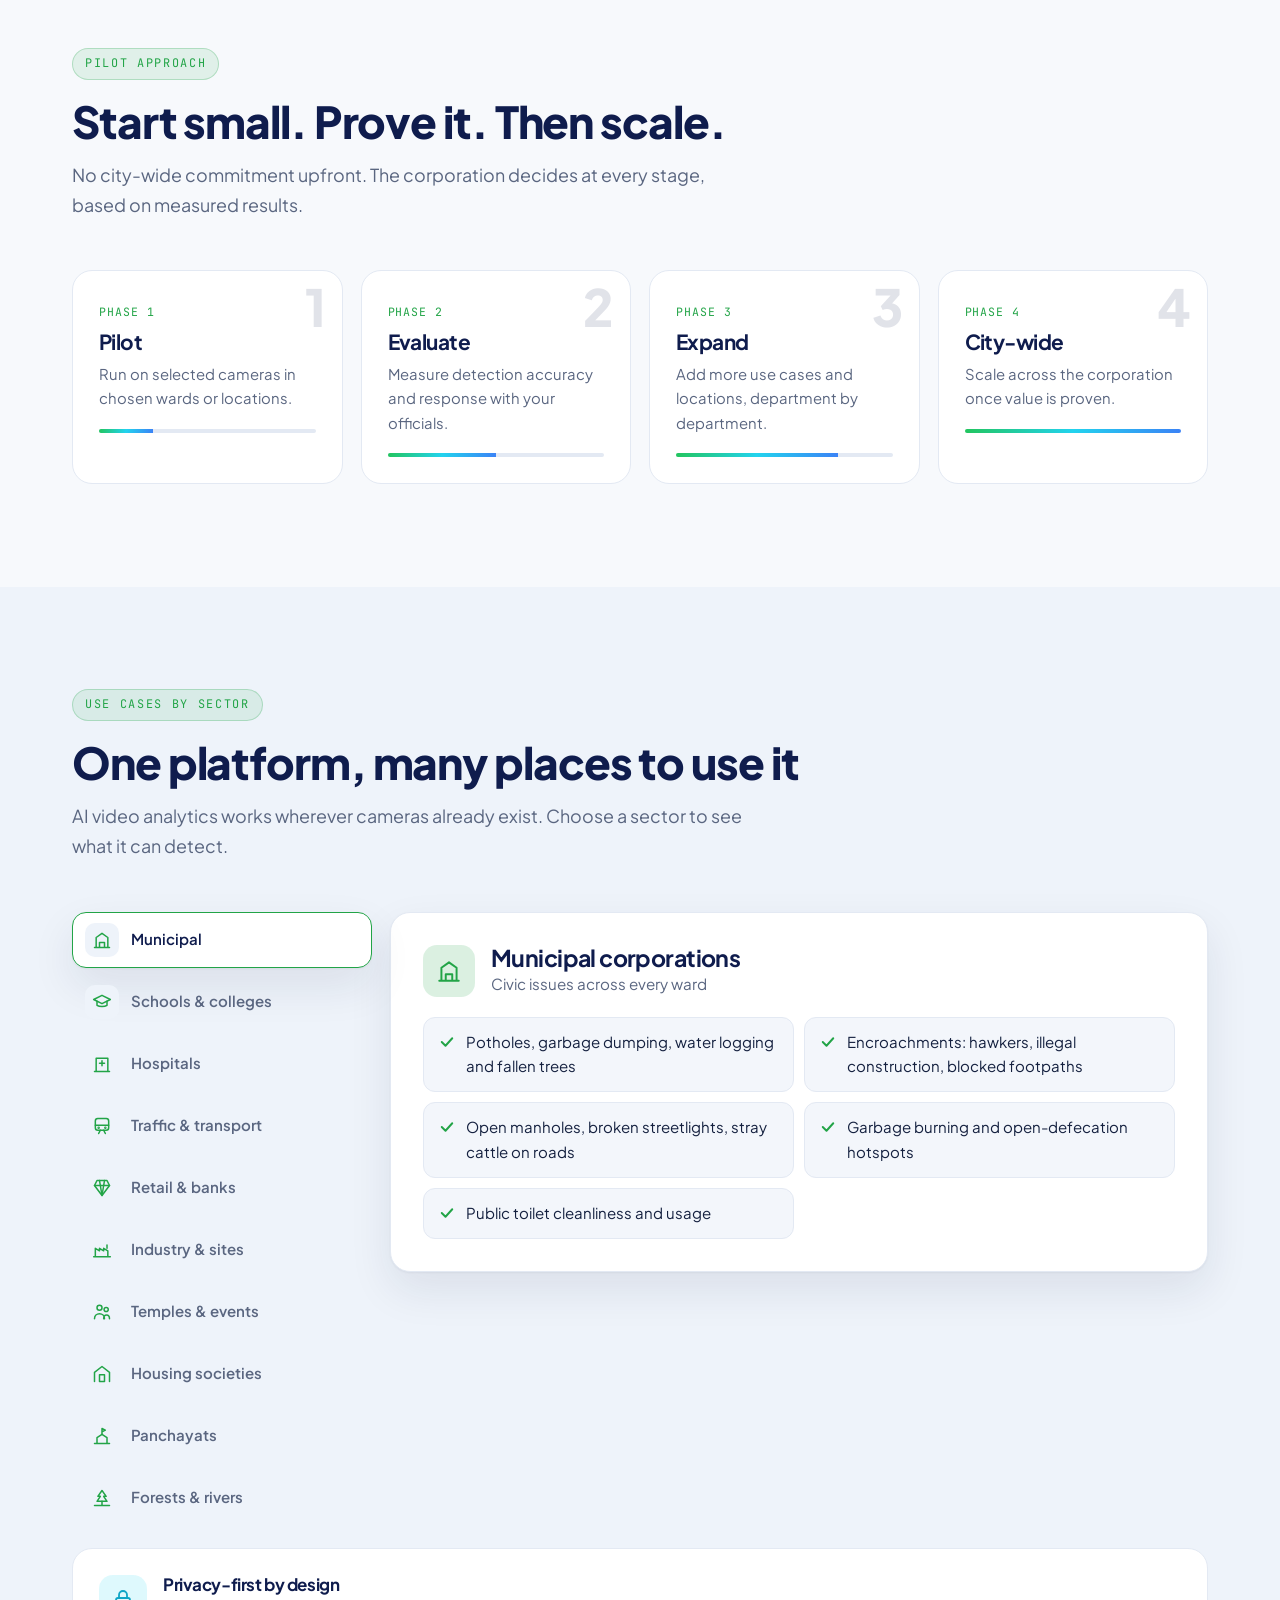
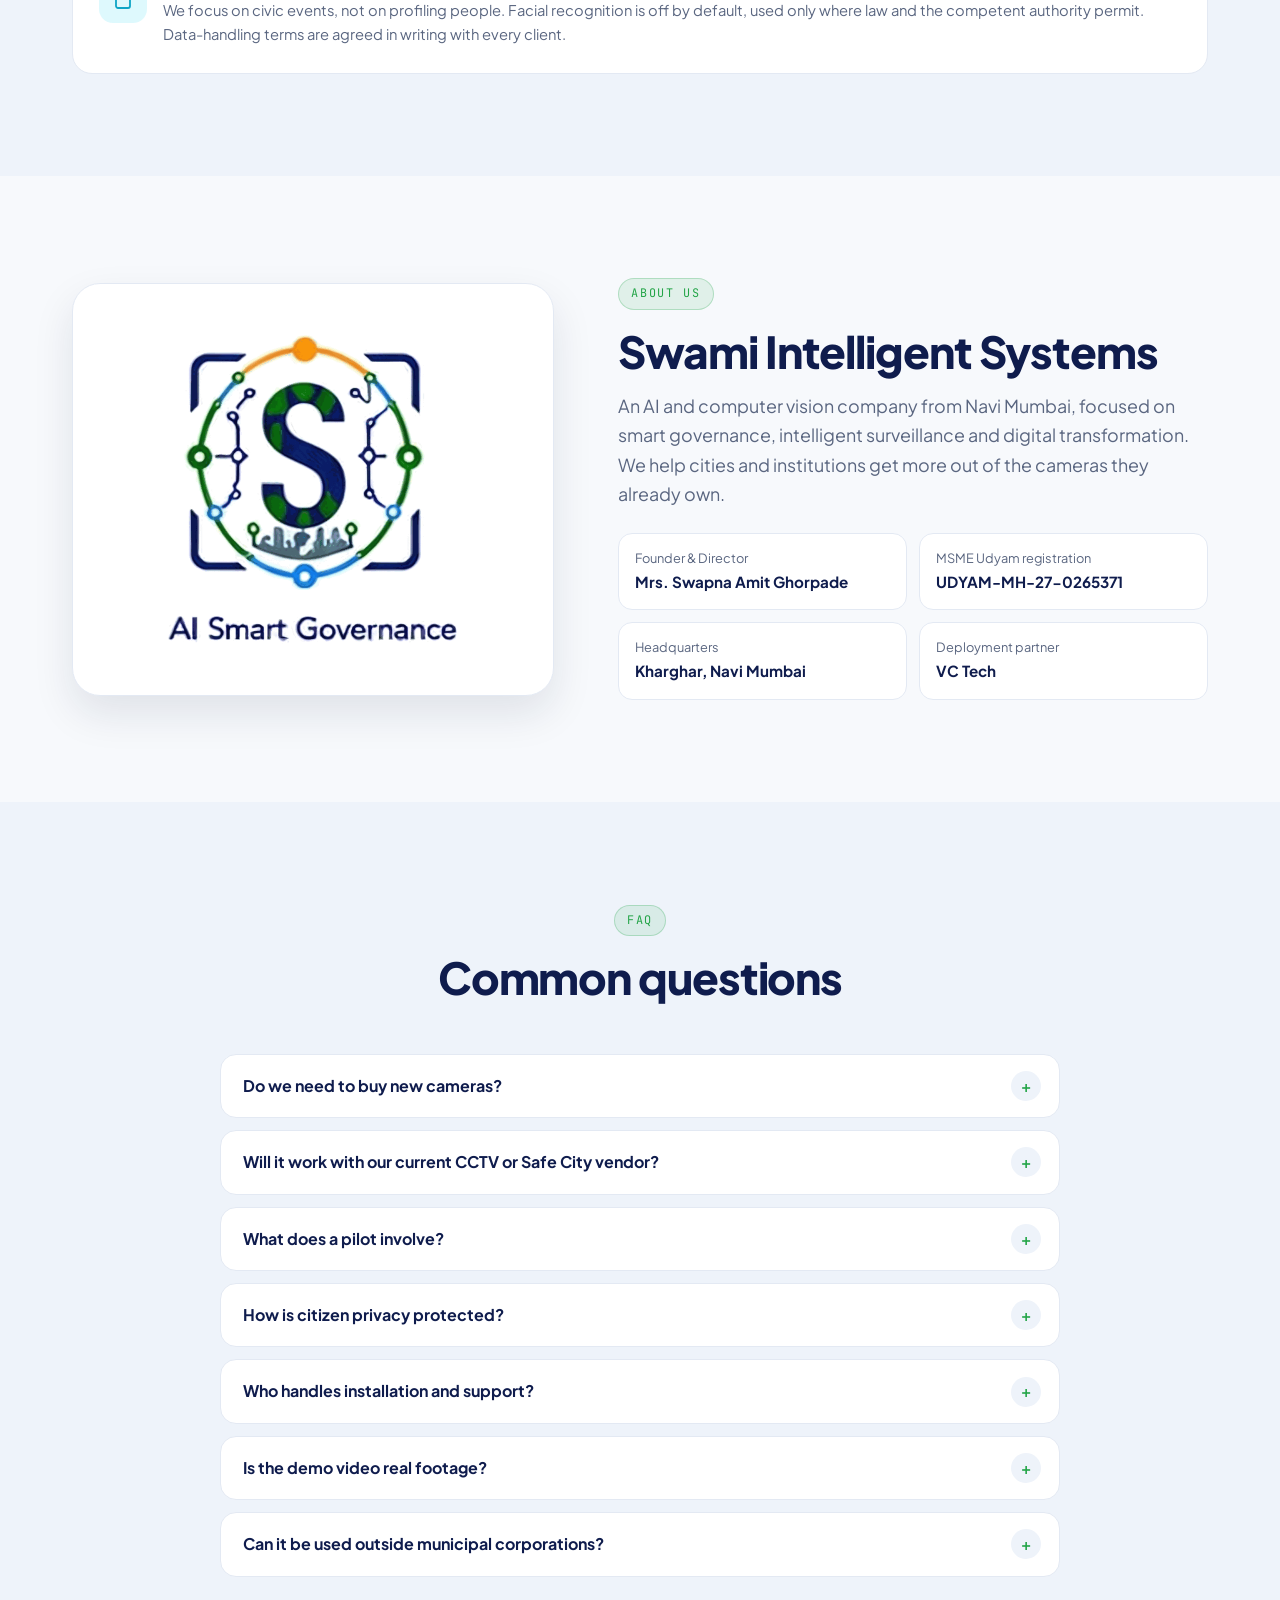
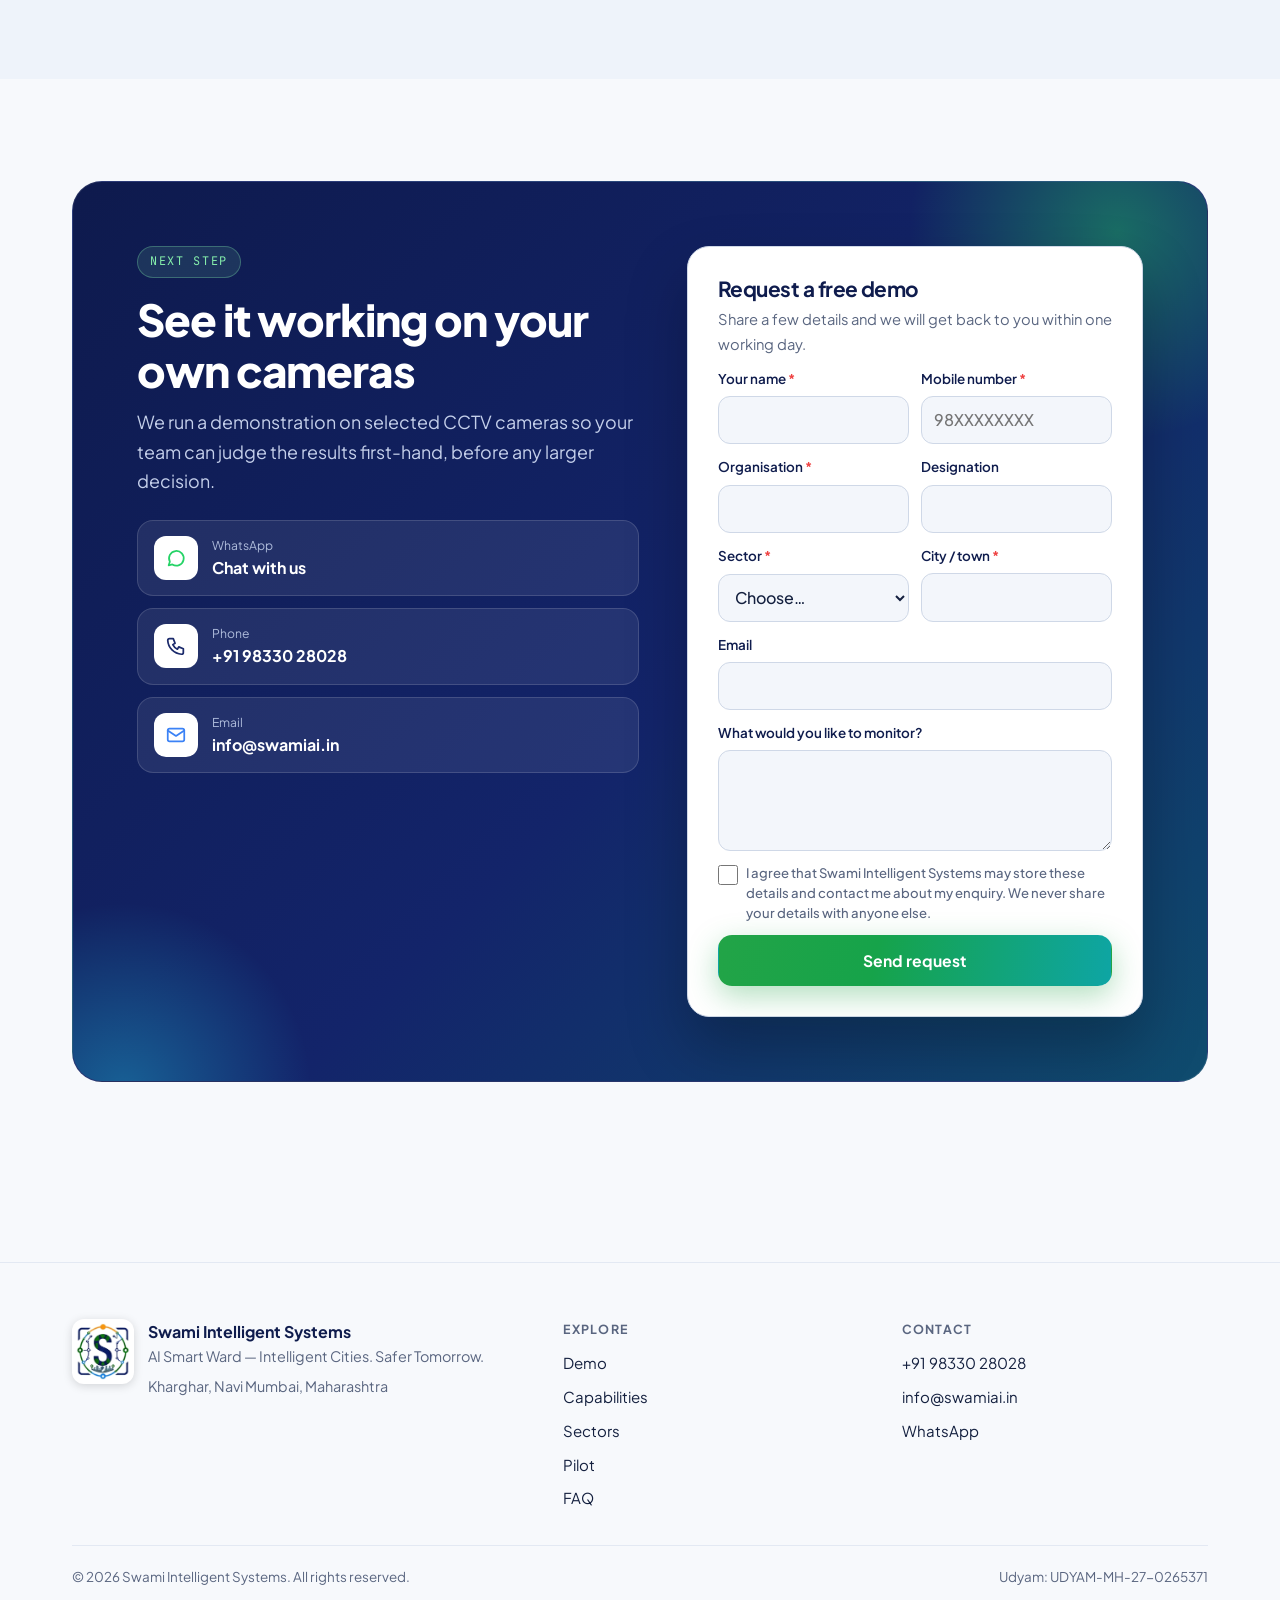
==== commit ca6429b0: "Connect demo request form to Supabase (swamiai-website, Mumbai) Co-Authored-By: Claude Opus 5.5 <nor" ====
--- a/index.html
+++ b/index.html
@@ -908,7 +908,7 @@
    SB_URL / SB_KEY: Supabase project URL and its public "anon" key (safe to publish:
    the database only allows inserting new enquiries, never reading them). Leave empty
    to send enquiries via WhatsApp only. */
-var SB_URL='', SB_KEY='';
+var SB_URL='https://frknymxmslepwaocfvbi.supabase.co', SB_KEY='sb_publishable_KSNOtW8s5eDf6liQmcoH2Q_HJ4DmYr_';
 var WA_NUM='919833028028';
 var form=$('#leadForm'),err=$('#fmErr'),sendBtn=$('.fm-btn',form);
 function t(k,en){var l=root.getAttribute('lang');return (l!=='en'&&window.I18N&&I18N[l]&&I18N[l][k])||en}
@@ -936,7 +936,7 @@
   sendBtn.disabled=true;
   var row={name:d.name,phone:d.phone,organisation:d.organisation,designation:d.designation||null,sector:d.sector,city:d.city,
     email:d.email||null,message:d.message||null,lang:root.getAttribute('lang'),consent:true,page:location.href.slice(0,300)};
-  fetch(SB_URL+'/rest/v1/leads',{method:'POST',headers:{'apikey':SB_KEY,'Authorization':'Bearer '+SB_KEY,'Content-Type':'application/json','Prefer':'return=minimal'},body:JSON.stringify(row)})
+  fetch(SB_URL+'/rest/v1/leads',{method:'POST',headers:{'apikey':SB_KEY,'Content-Type':'application/json','Prefer':'return=minimal'},body:JSON.stringify(row)})
     .then(function(r){if(!r.ok)throw new Error(r.status);done()})
     .catch(function(){sendBtn.disabled=false;showErr(t('fm.e.net','Could not send right now. Please use the WhatsApp button instead.'));window.open(wa,'_blank','noopener')});
 });
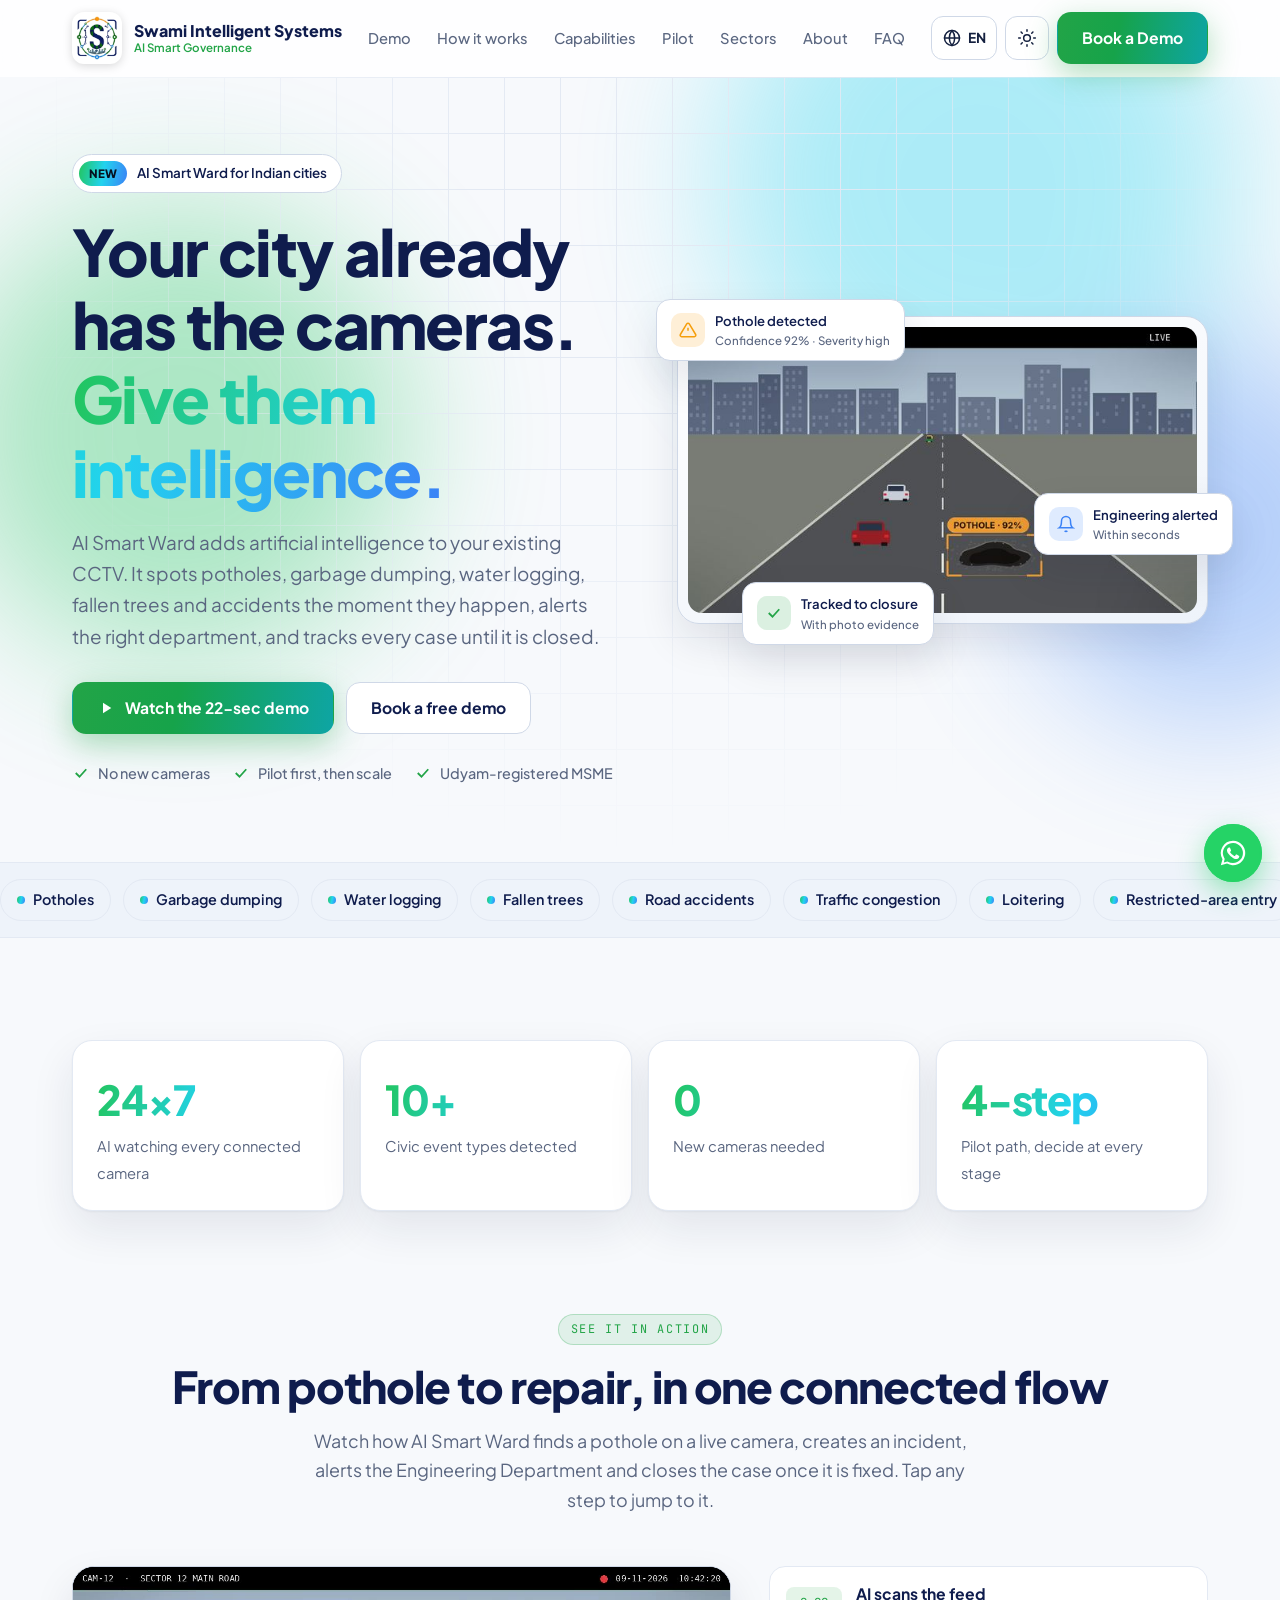
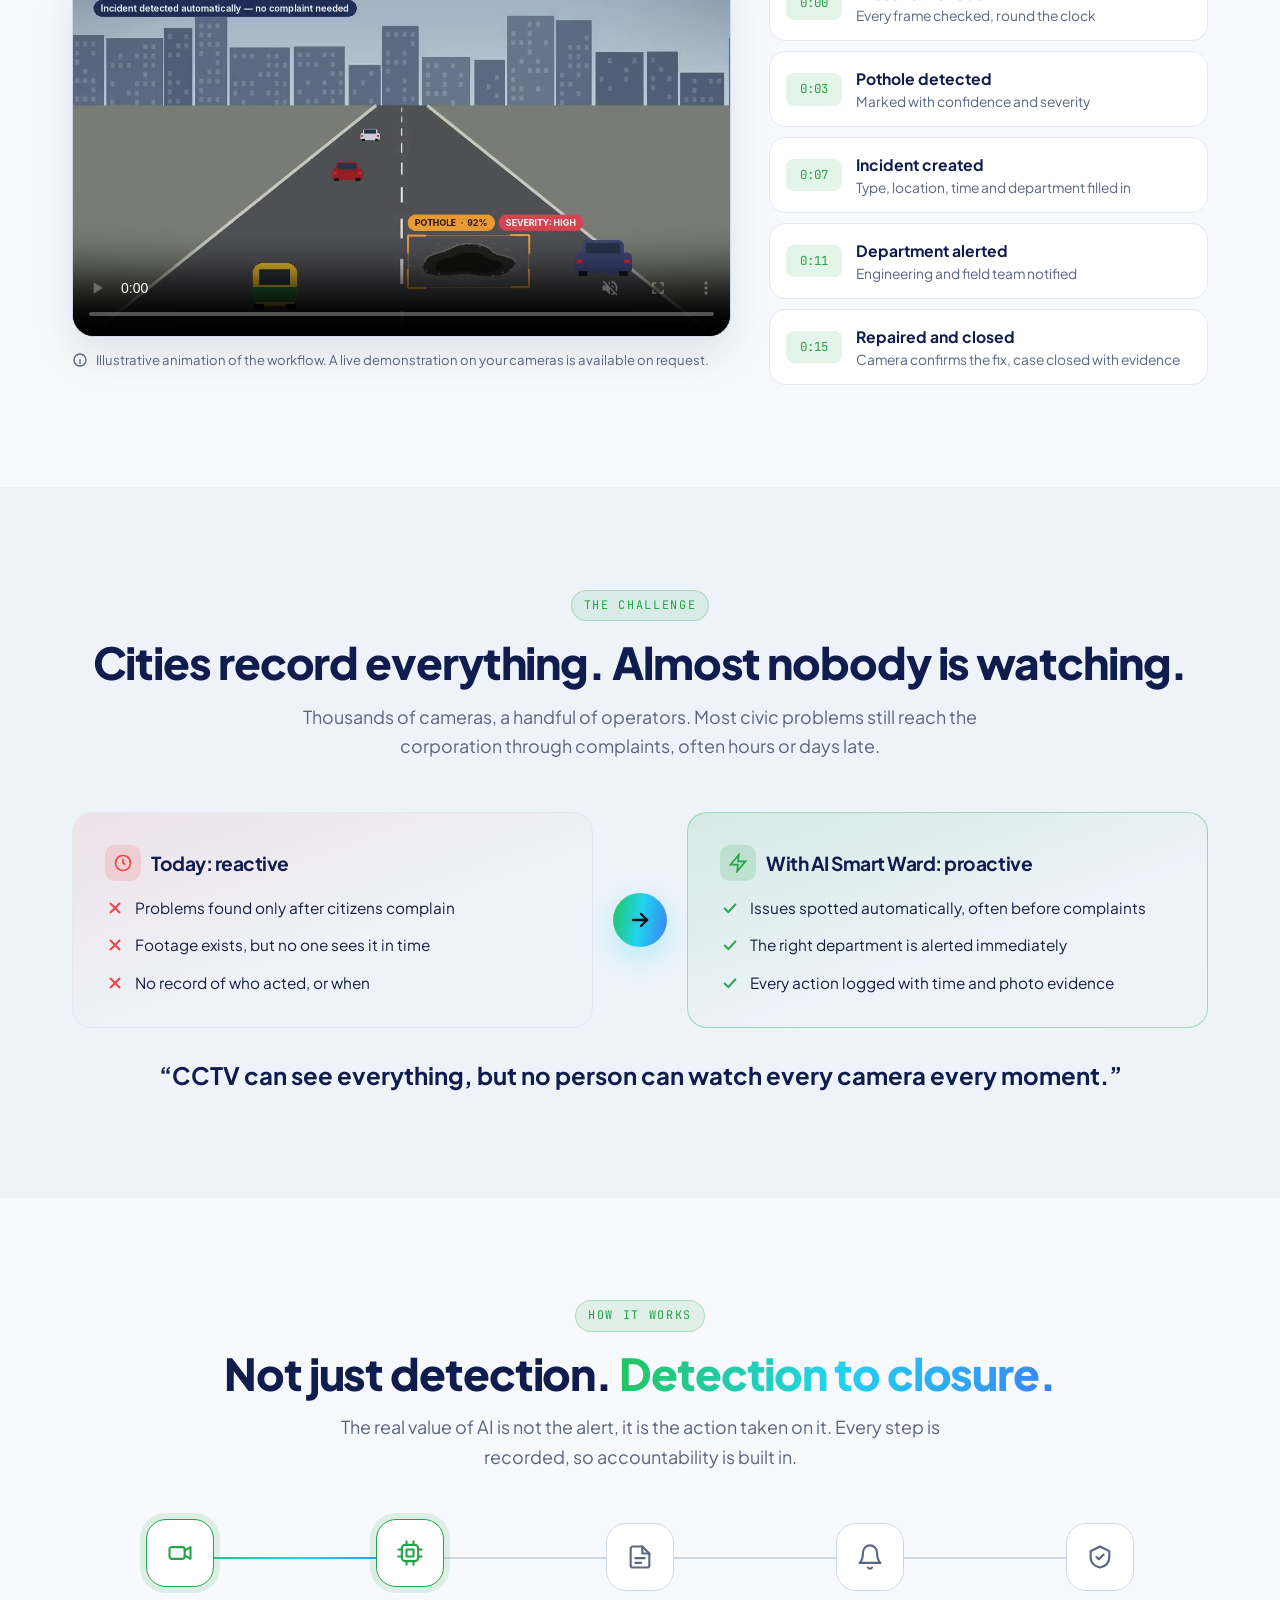
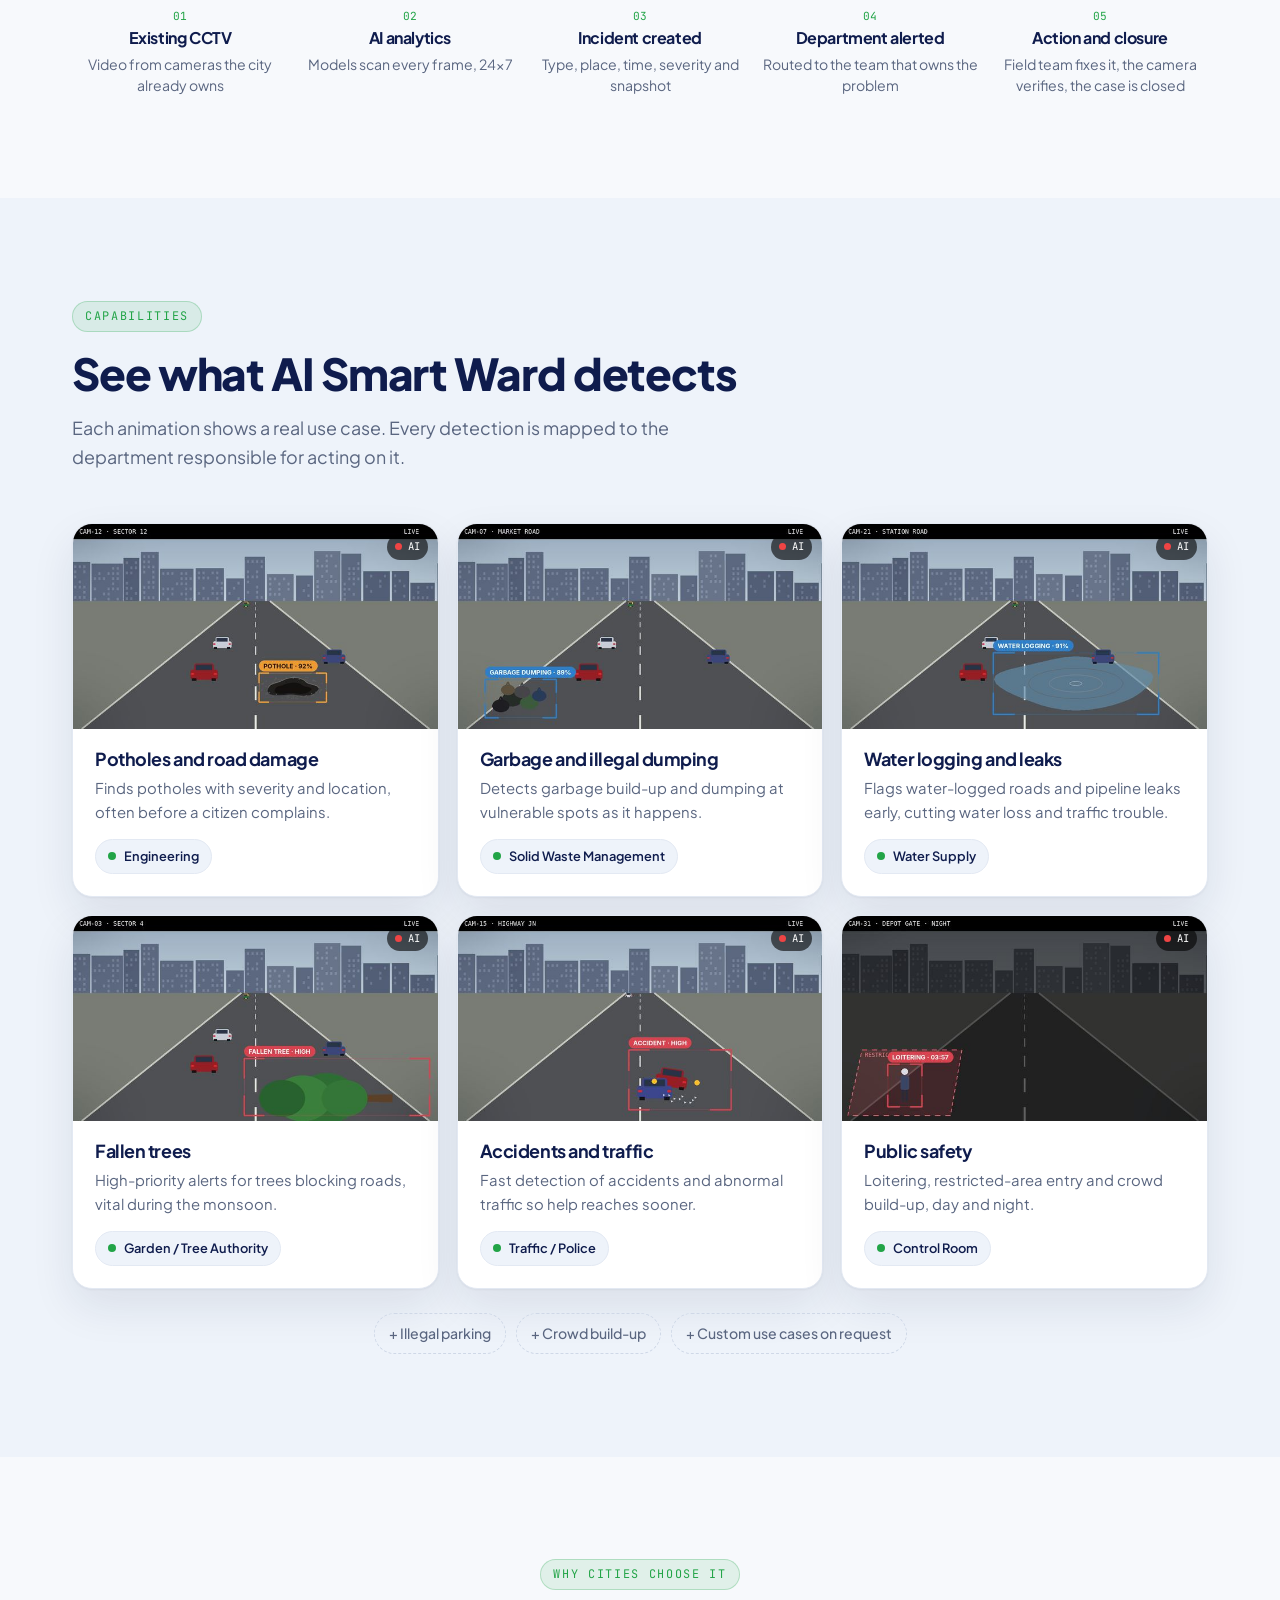
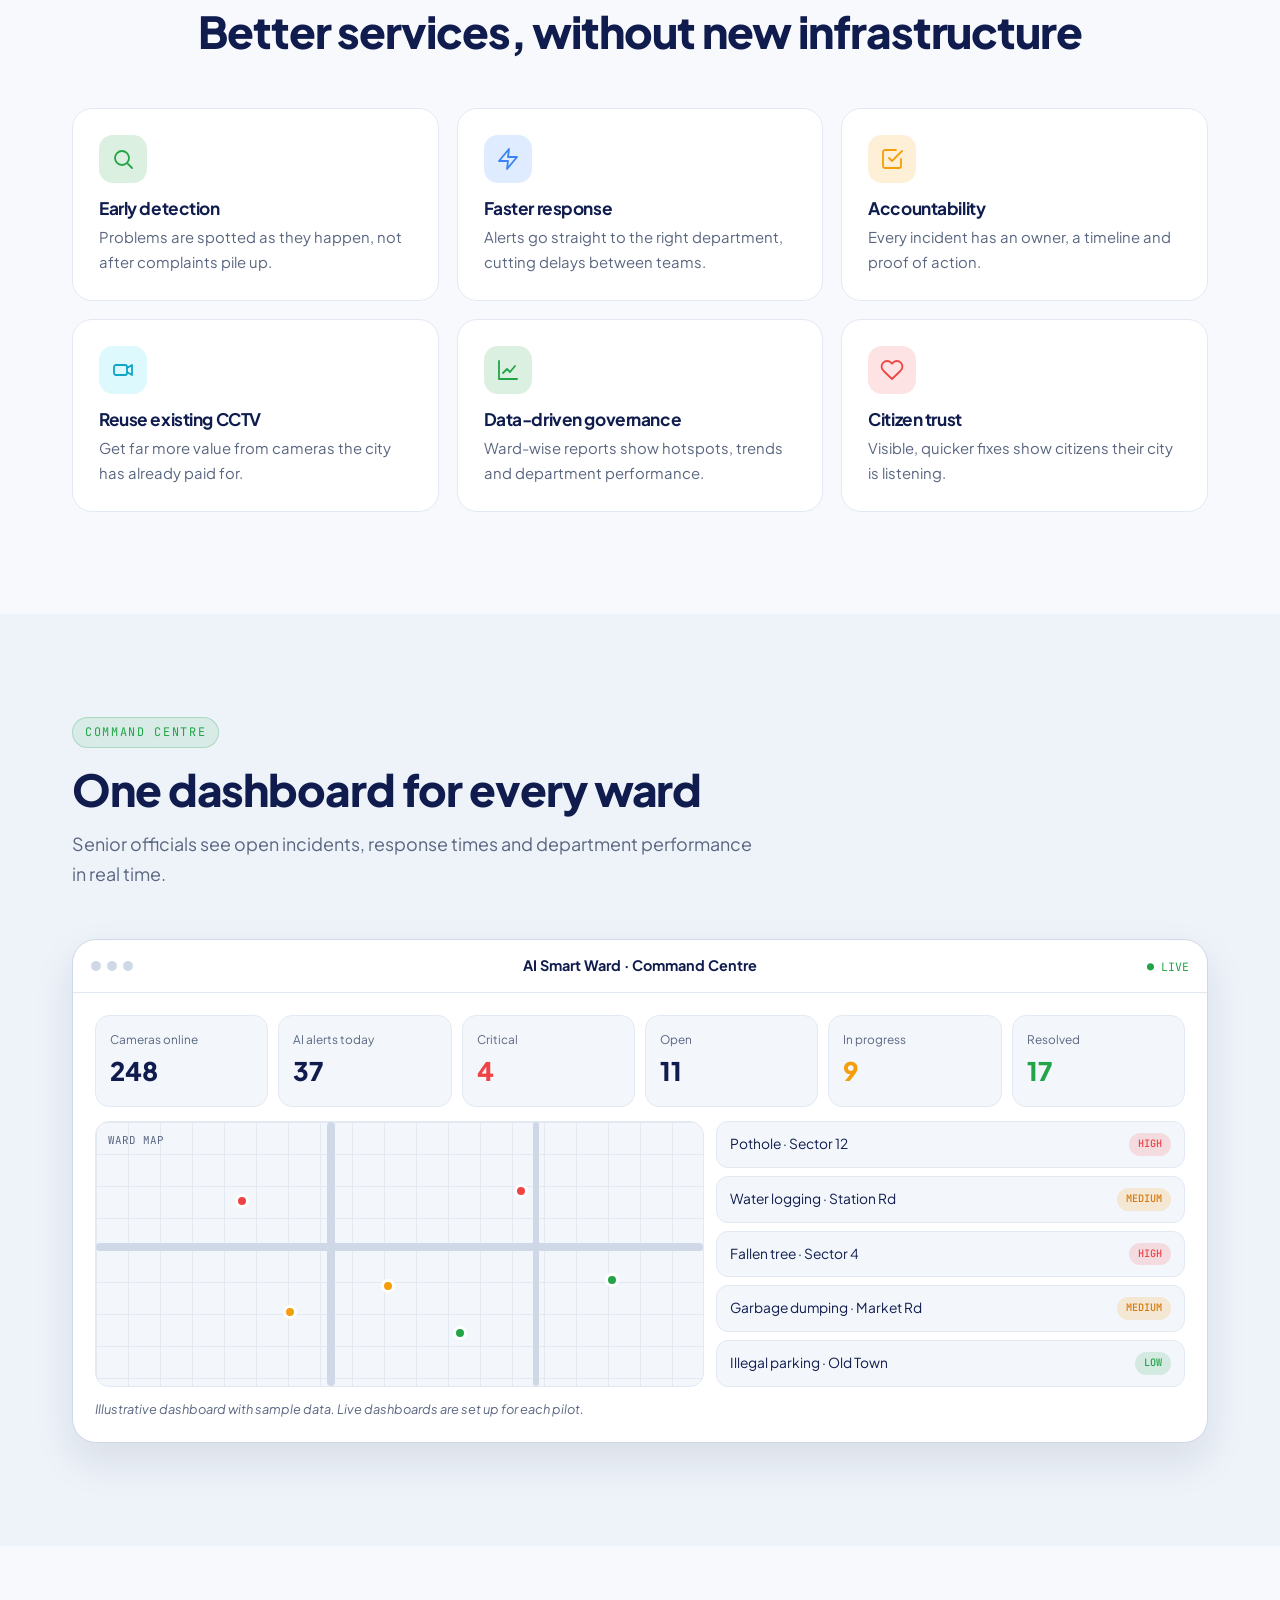
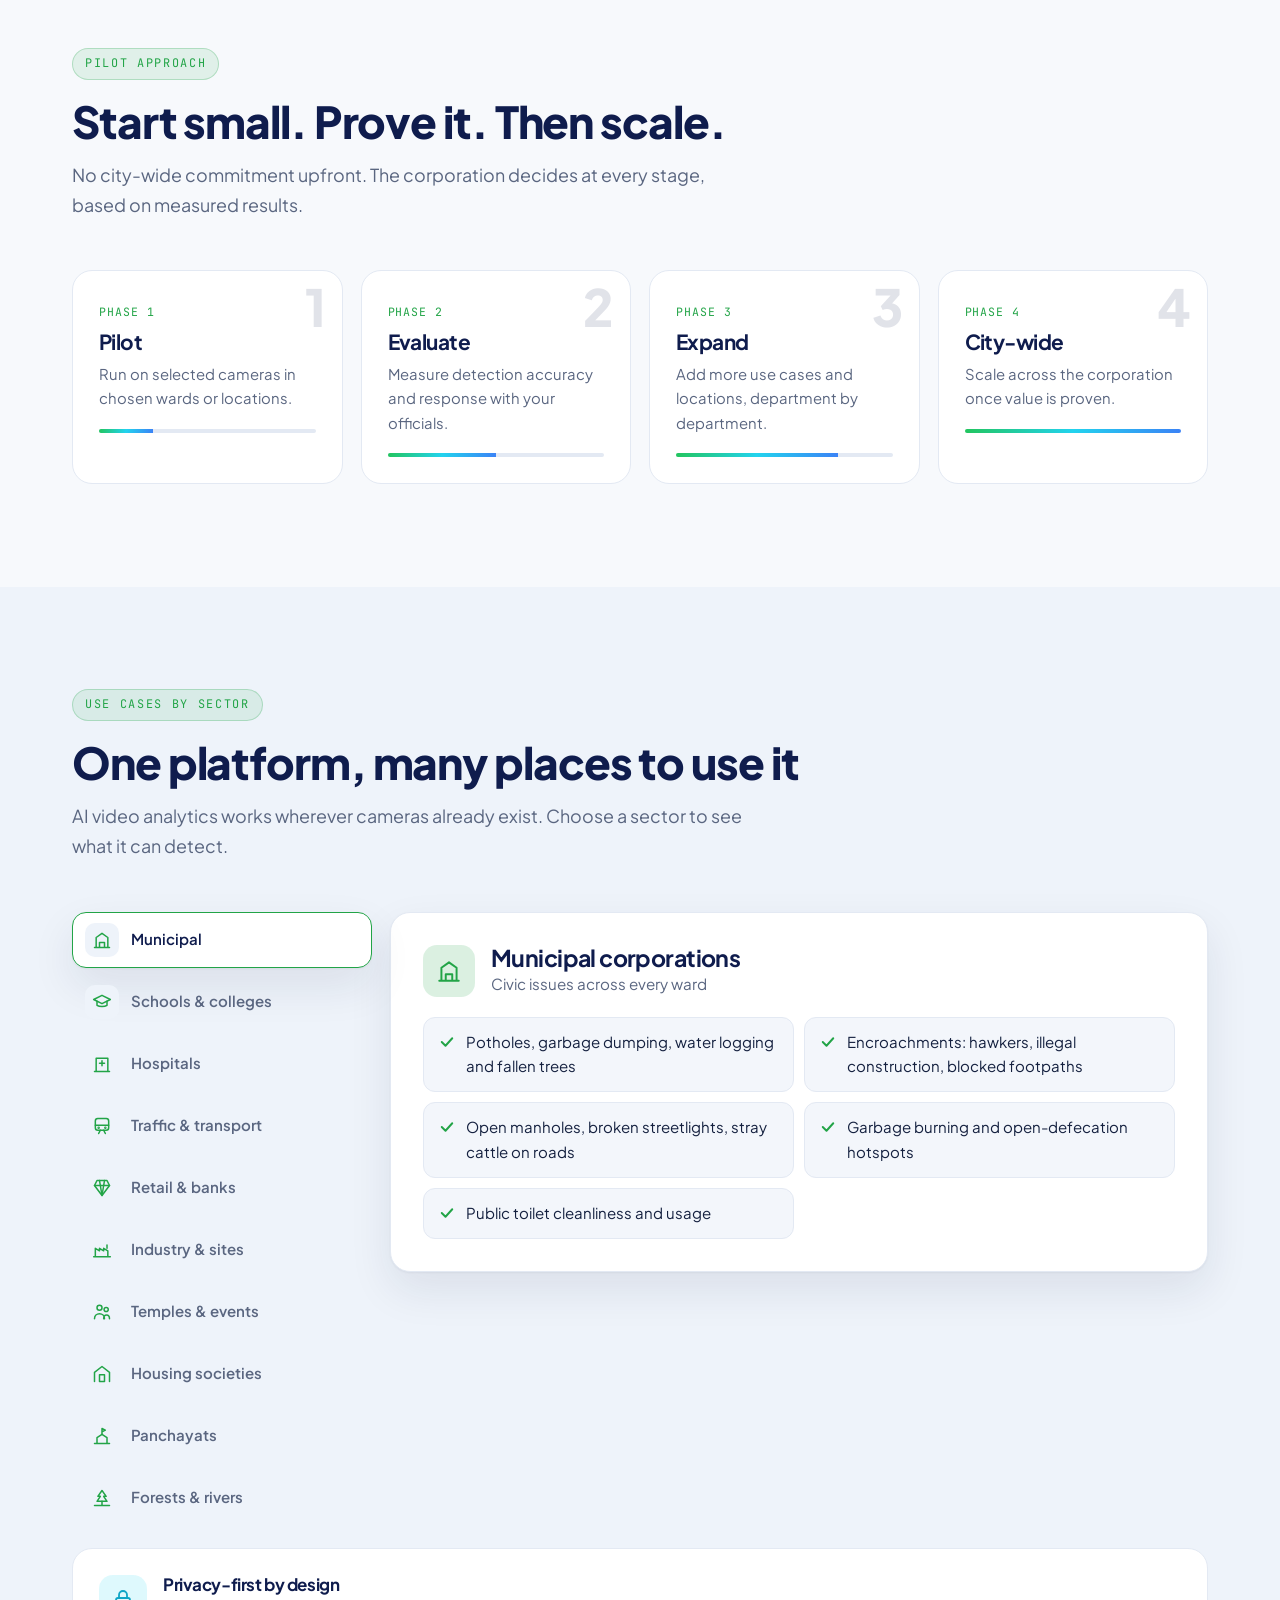
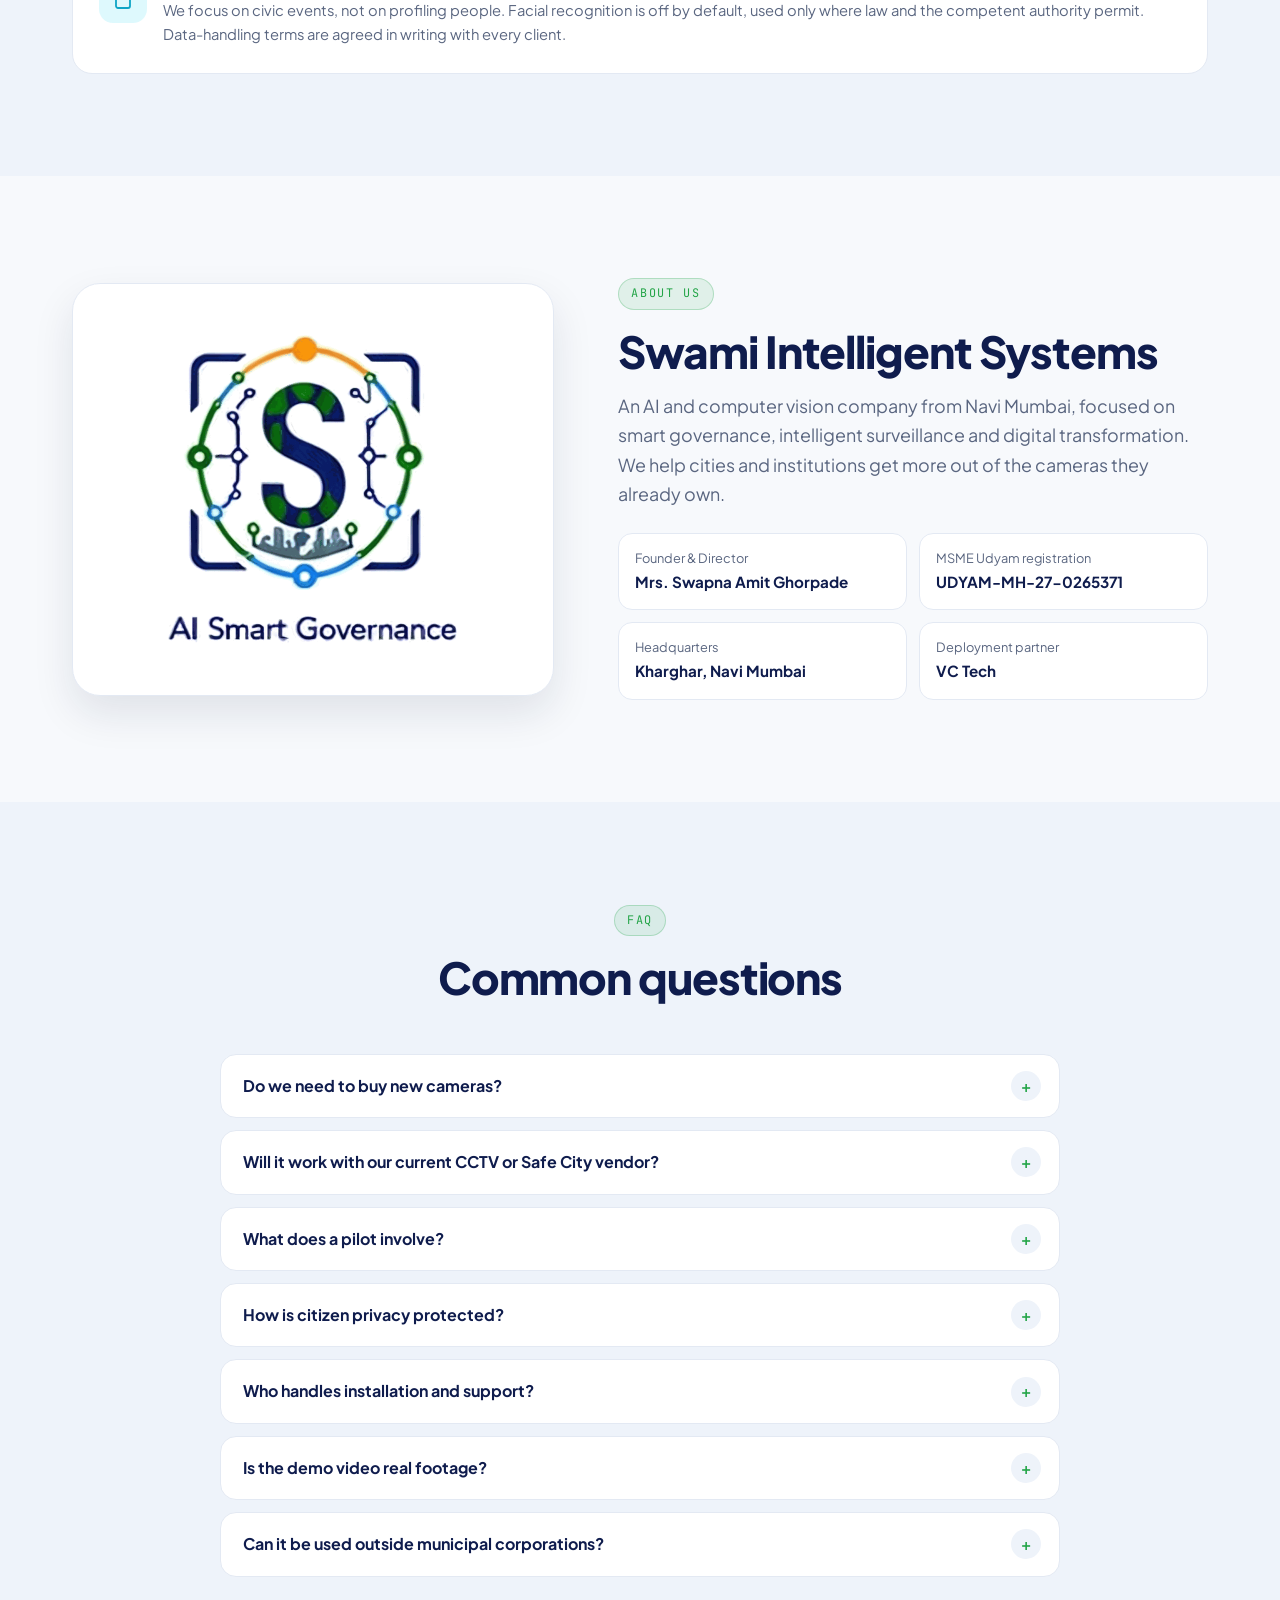
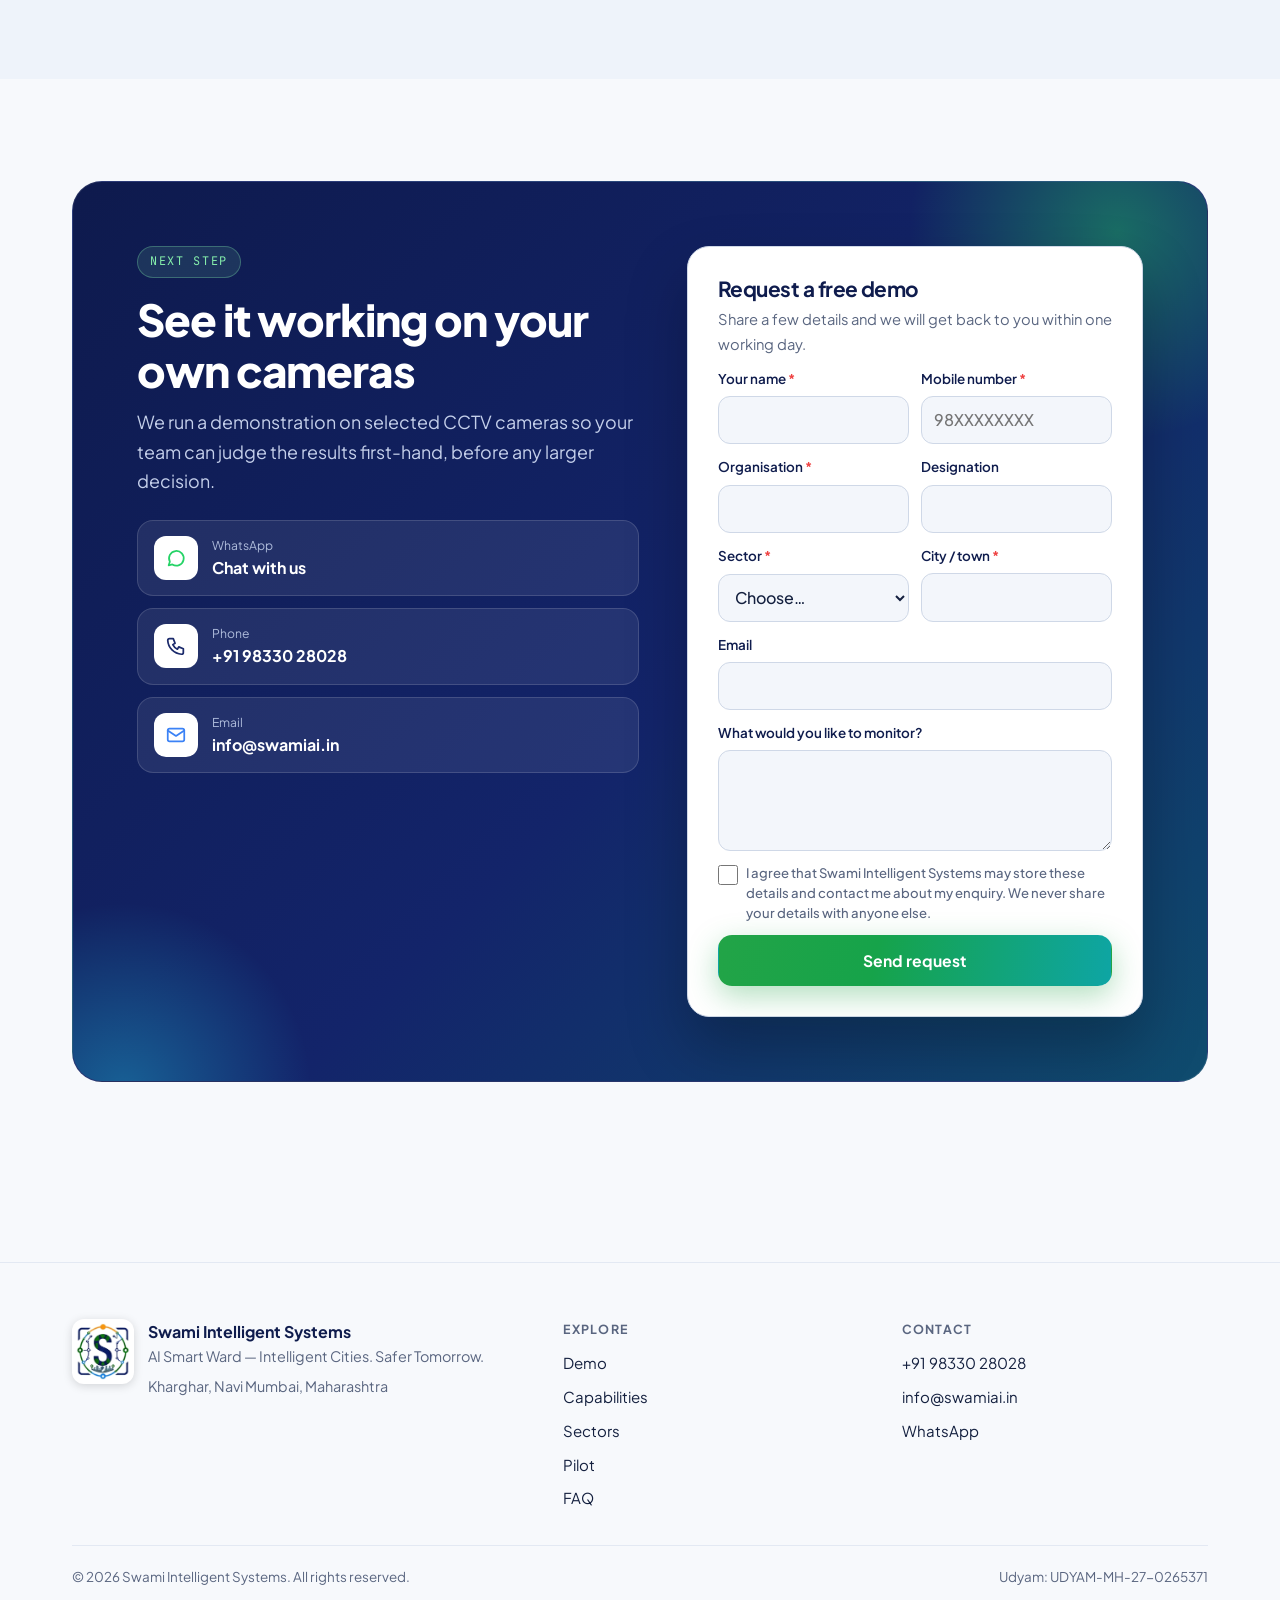
==== commit 98941100: "SEO: indexable Marathi/Hindi pages, sitemap, robots, richer structured data - /mr/ and /hi/ are now " ====
--- a/index.html
+++ b/index.html
@@ -7,12 +7,19 @@
 if(!t){t=window.matchMedia&&matchMedia('(prefers-color-scheme: light)').matches?'light':'dark'}d.setAttribute('data-theme',t);})();
 </script>
 <meta name="viewport" content="width=device-width, initial-scale=1, viewport-fit=cover">
-<title>Swami Intelligent Systems | AI Smart Ward</title>
-<meta name="description" content="AI Smart Ward turns a city's existing CCTV cameras into civic intelligence: it detects potholes, garbage dumping, water logging, fallen trees and accidents, and tracks every incident from alert to closure.">
+<title>AI CCTV Analytics for Smart Cities | Swami Intelligent Systems</title>
+<meta name="description" content="AI video analytics on your existing CCTV: detects potholes, garbage dumping, water logging, fallen trees and accidents, and tracks each incident to closure. Kharghar, Navi Mumbai.">
 <link rel="canonical" href="https://swamiai.in/">
+<link rel="alternate" hreflang="en" href="https://swamiai.in/">
+<link rel="alternate" hreflang="mr" href="https://swamiai.in/mr/">
+<link rel="alternate" hreflang="hi" href="https://swamiai.in/hi/">
+<link rel="alternate" hreflang="x-default" href="https://swamiai.in/">
+<meta name="robots" content="index, follow, max-image-preview:large">
 <meta name="theme-color" content="#070B1A" media="(prefers-color-scheme: dark)">
 <meta name="theme-color" content="#F7F9FC" media="(prefers-color-scheme: light)">
-<meta property="og:title" content="Swami Intelligent Systems | AI Smart Ward">
+<meta property="og:site_name" content="Swami Intelligent Systems">
+<meta property="og:locale" content="en_IN">
+<meta property="og:title" content="AI CCTV Analytics for Smart Cities | Swami Intelligent Systems">
 <meta property="og:description" content="From CCTV cameras to civic intelligence. AI video analytics for smart governance, built on the cameras cities already own.">
 <meta property="og:type" content="website">
 <meta property="og:url" content="https://swamiai.in/">
@@ -24,7 +31,10 @@
 <link rel="preconnect" href="https://fonts.gstatic.com" crossorigin>
 <link href="https://fonts.googleapis.com/css2?family=Plus+Jakarta+Sans:wght@400;500;600;700;800&family=JetBrains+Mono:wght@500&family=Noto+Sans+Devanagari:wght@400;500;600;700;800&display=swap" rel="stylesheet">
 <script type="application/ld+json">
-{"@context":"https://schema.org","@type":"Organization","name":"Swami Intelligent Systems","url":"https://swamiai.in/","logo":"https://swamiai.in/assets/logo-mark.png","email":"info@swamiai.in","telephone":"+91-98330-28028","address":{"@type":"PostalAddress","addressLocality":"Kharghar, Navi Mumbai","addressRegion":"Maharashtra","addressCountry":"IN"},"slogan":"AI Smart Ward — Intelligent Cities. Safer Tomorrow."}
+{"@context": "https://schema.org", "@type": "Organization", "@id": "https://swamiai.in/#org", "name": "Swami Intelligent Systems", "alternateName": "SWAMI AI", "url": "https://swamiai.in/", "logo": "https://swamiai.in/assets/logo-mark.png", "image": "https://swamiai.in/assets/og-image.jpg", "description": "AI and computer vision company from Navi Mumbai. AI Smart Ward adds video analytics to existing CCTV cameras for municipal corporations, schools, hospitals, transport, industry and public events.", "email": "info@swamiai.in", "telephone": "+91-98330-28028", "founder": {"@type": "Person", "name": "Swapna Amit Ghorpade"}, "identifier": {"@type": "PropertyValue", "propertyID": "Udyam Registration", "value": "UDYAM-MH-27-0265371"}, "address": {"@type": "PostalAddress", "addressLocality": "Kharghar, Navi Mumbai", "addressRegion": "Maharashtra", "postalCode": "410210", "addressCountry": "IN"}, "areaServed": {"@type": "State", "name": "Maharashtra"}, "knowsAbout": ["AI video analytics", "Computer vision", "CCTV analytics", "Smart city", "Smart governance", "Solid waste management monitoring", "Pothole detection"], "contactPoint": {"@type": "ContactPoint", "contactType": "sales", "telephone": "+91-98330-28028", "email": "info@swamiai.in", "availableLanguage": ["English", "Marathi", "Hindi"]}, "slogan": "AI Smart Ward — Intelligent Cities. Safer Tomorrow."}
+</script>
+<script type="application/ld+json" id="ld-faq">
+{"@context": "https://schema.org", "@type": "FAQPage", "inLanguage": "en", "mainEntity": [{"@type": "Question", "name": "Do we need to buy new cameras?", "acceptedAnswer": {"@type": "Answer", "text": "No. AI Smart Ward works on the CCTV cameras you already have. It adds an AI layer and an incident dashboard on top of existing video feeds."}}, {"@type": "Question", "name": "Will it work with our current CCTV or Safe City vendor?", "acceptedAnswer": {"@type": "Answer", "text": "Yes. It is designed to complement existing systems, focusing on civic use cases such as roads, water, sanitation and trees. Integration details are agreed during pilot planning."}}, {"@type": "Question", "name": "What does a pilot involve?", "acceptedAnswer": {"@type": "Answer", "text": "We pick a small set of cameras and use cases with your team, run the system on those feeds, and review accuracy and response together. You decide on expansion only after seeing results."}}, {"@type": "Question", "name": "How is citizen privacy protected?", "acceptedAnswer": {"@type": "Answer", "text": "The system looks for civic events, not individuals. Facial recognition is off by default and enabled only where law, policy and the competent authority permit it."}}, {"@type": "Question", "name": "Who handles installation and support?", "acceptedAnswer": {"@type": "Answer", "text": "Deployment and CCTV integration are delivered with VC Tech, our technology deployment partner. Swami Intelligent Systems manages the AI solution and the project."}}, {"@type": "Question", "name": "Is the demo video real footage?", "acceptedAnswer": {"@type": "Answer", "text": "The video on this page is an illustrative animation of the workflow. We are happy to arrange a live demonstration on your own cameras."}}, {"@type": "Question", "name": "Can it be used outside municipal corporations?", "acceptedAnswer": {"@type": "Answer", "text": "Yes. The same platform serves schools, hospitals, transport, retail and banks, industries, temples and events, housing societies, panchayats and forest areas. See the sectors section above for what it detects in each."}}]}
 </script>
 <style>
 /* ===== Tokens ===== */
@@ -879,10 +889,15 @@
 }
 var lang=$('#lang'),lb=$('#langBtn');
 lb.addEventListener('click',function(e){e.stopPropagation();var o=lang.classList.toggle('open');lb.setAttribute('aria-expanded',o)});
-$$('.lang-menu button').forEach(function(b){b.addEventListener('click',function(){setLang(b.getAttribute('data-lang'));lang.classList.remove('open');lb.setAttribute('aria-expanded','false')})});
+$$('.lang-menu button').forEach(function(b){b.addEventListener('click',function(){goLang(b.getAttribute('data-lang'));lang.classList.remove('open');lb.setAttribute('aria-expanded','false')})});
 document.addEventListener('click',function(){lang.classList.remove('open');lb.setAttribute('aria-expanded','false')});
-var q=(location.search.match(/[?&]lang=(en|mr|hi)/)||[])[1];
-setLang(q||store('swami-lang')||'en');
+/* each language has its own page (/, /mr/, /hi/) so search engines can index all three */
+var PAGE=root.getAttribute('lang')||'en',URLS={en:'/',mr:'/mr/',hi:'/hi/'};
+function goLang(l){if(!URLS[l])return;store('swami-lang',l);if(l!==PAGE&&location.protocol!=='file:'){location.href=URLS[l]+location.hash}else setLang(l)}
+var q=(location.search.match(/[?&]lang=(en|mr|hi)/)||[])[1],pref=store('swami-lang');
+if(q&&q!==PAGE)goLang(q);
+else if(PAGE==='en'&&!q&&pref&&pref!=='en'&&URLS[pref]&&!/bot|crawl|spider/i.test(navigator.userAgent))location.replace(URLS[pref]+location.hash);
+else setLang(PAGE);
 
 /* mobile menu */
 var btn=$('#menuBtn'),drawer=$('#drawer'),hdr=$('header');
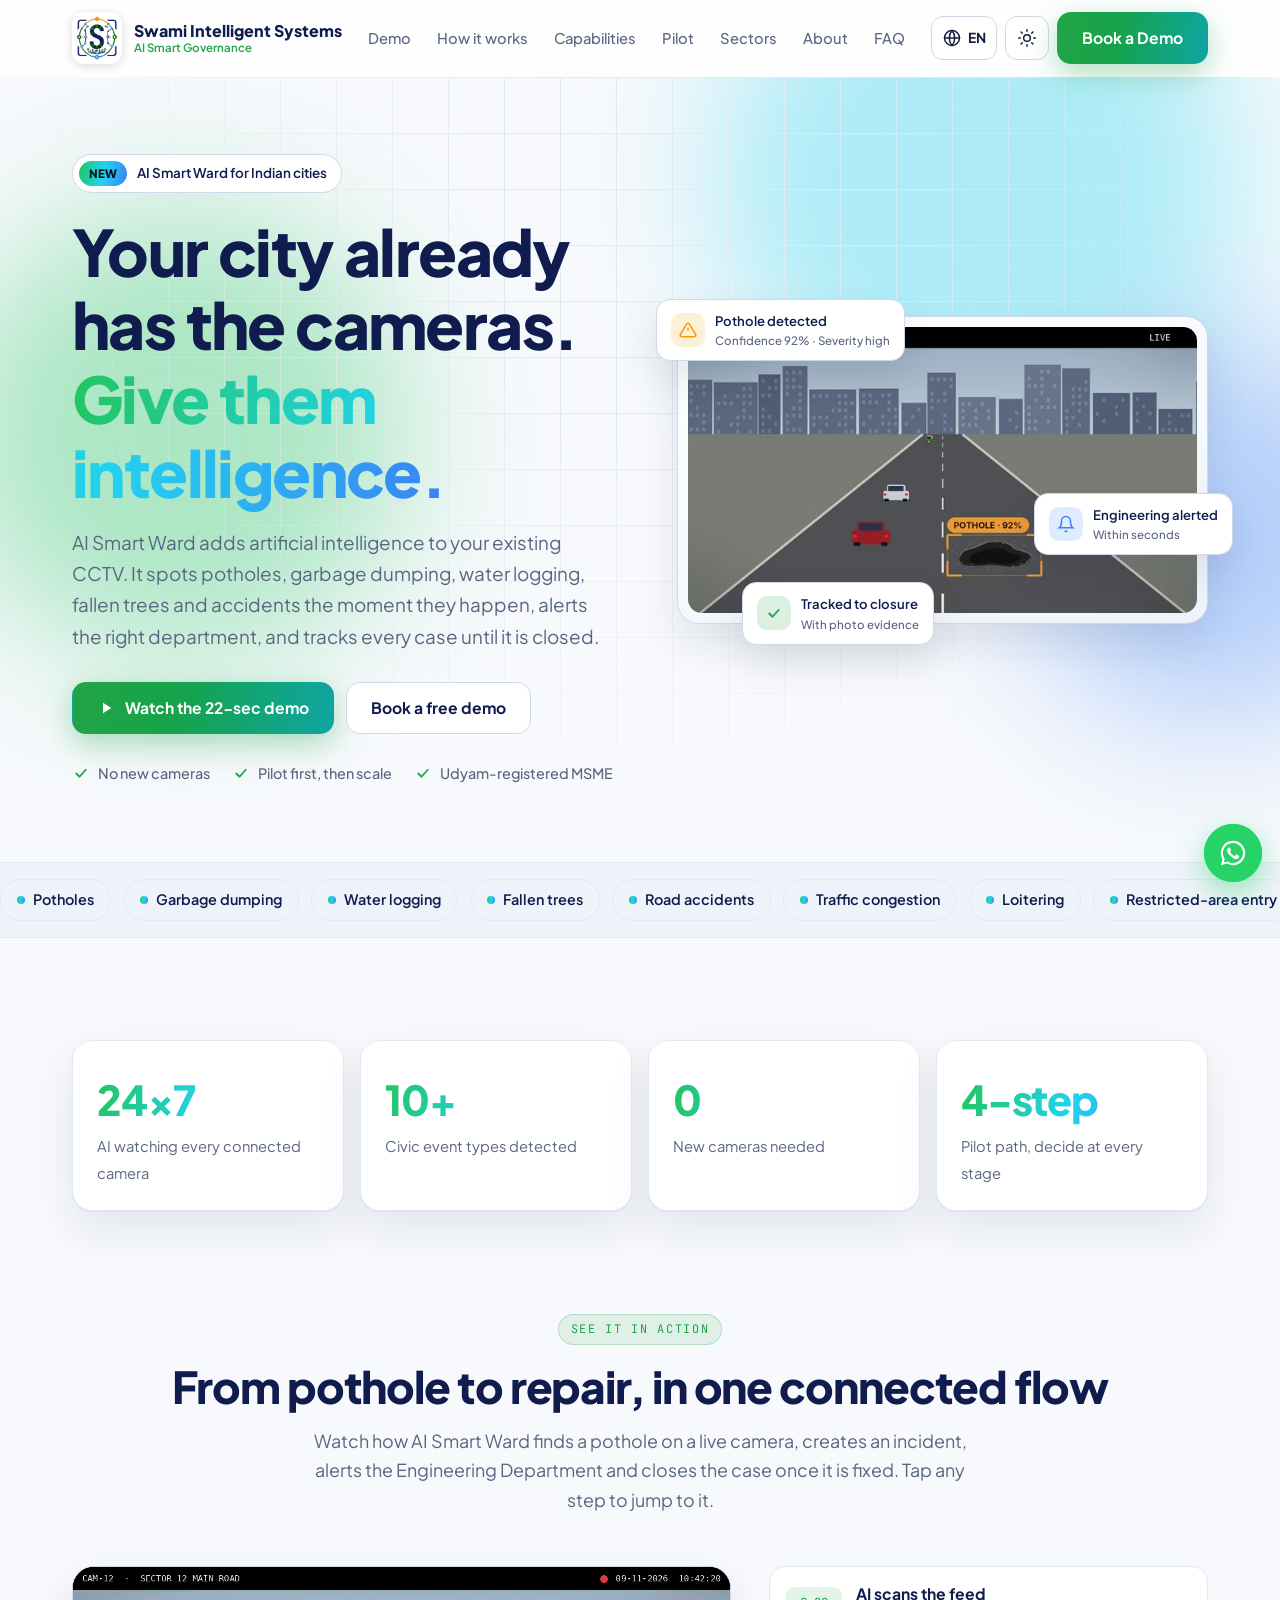
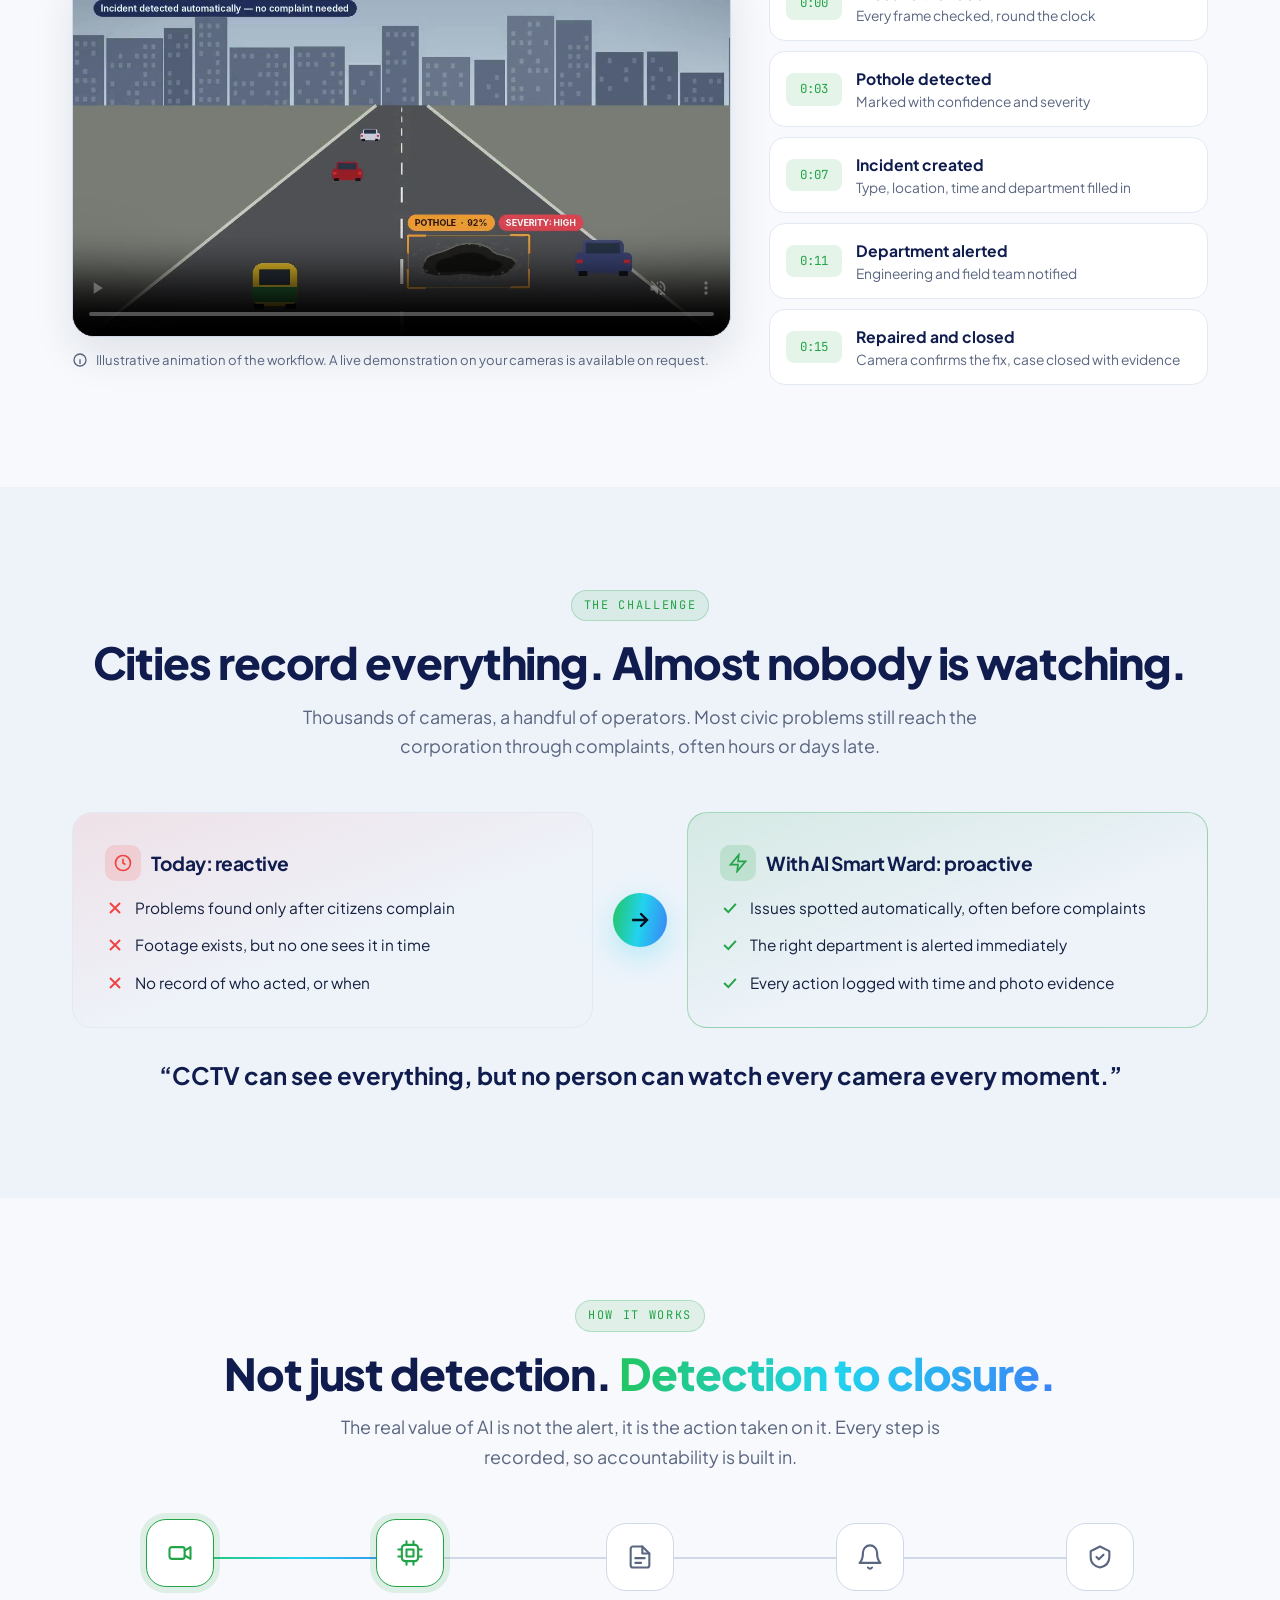
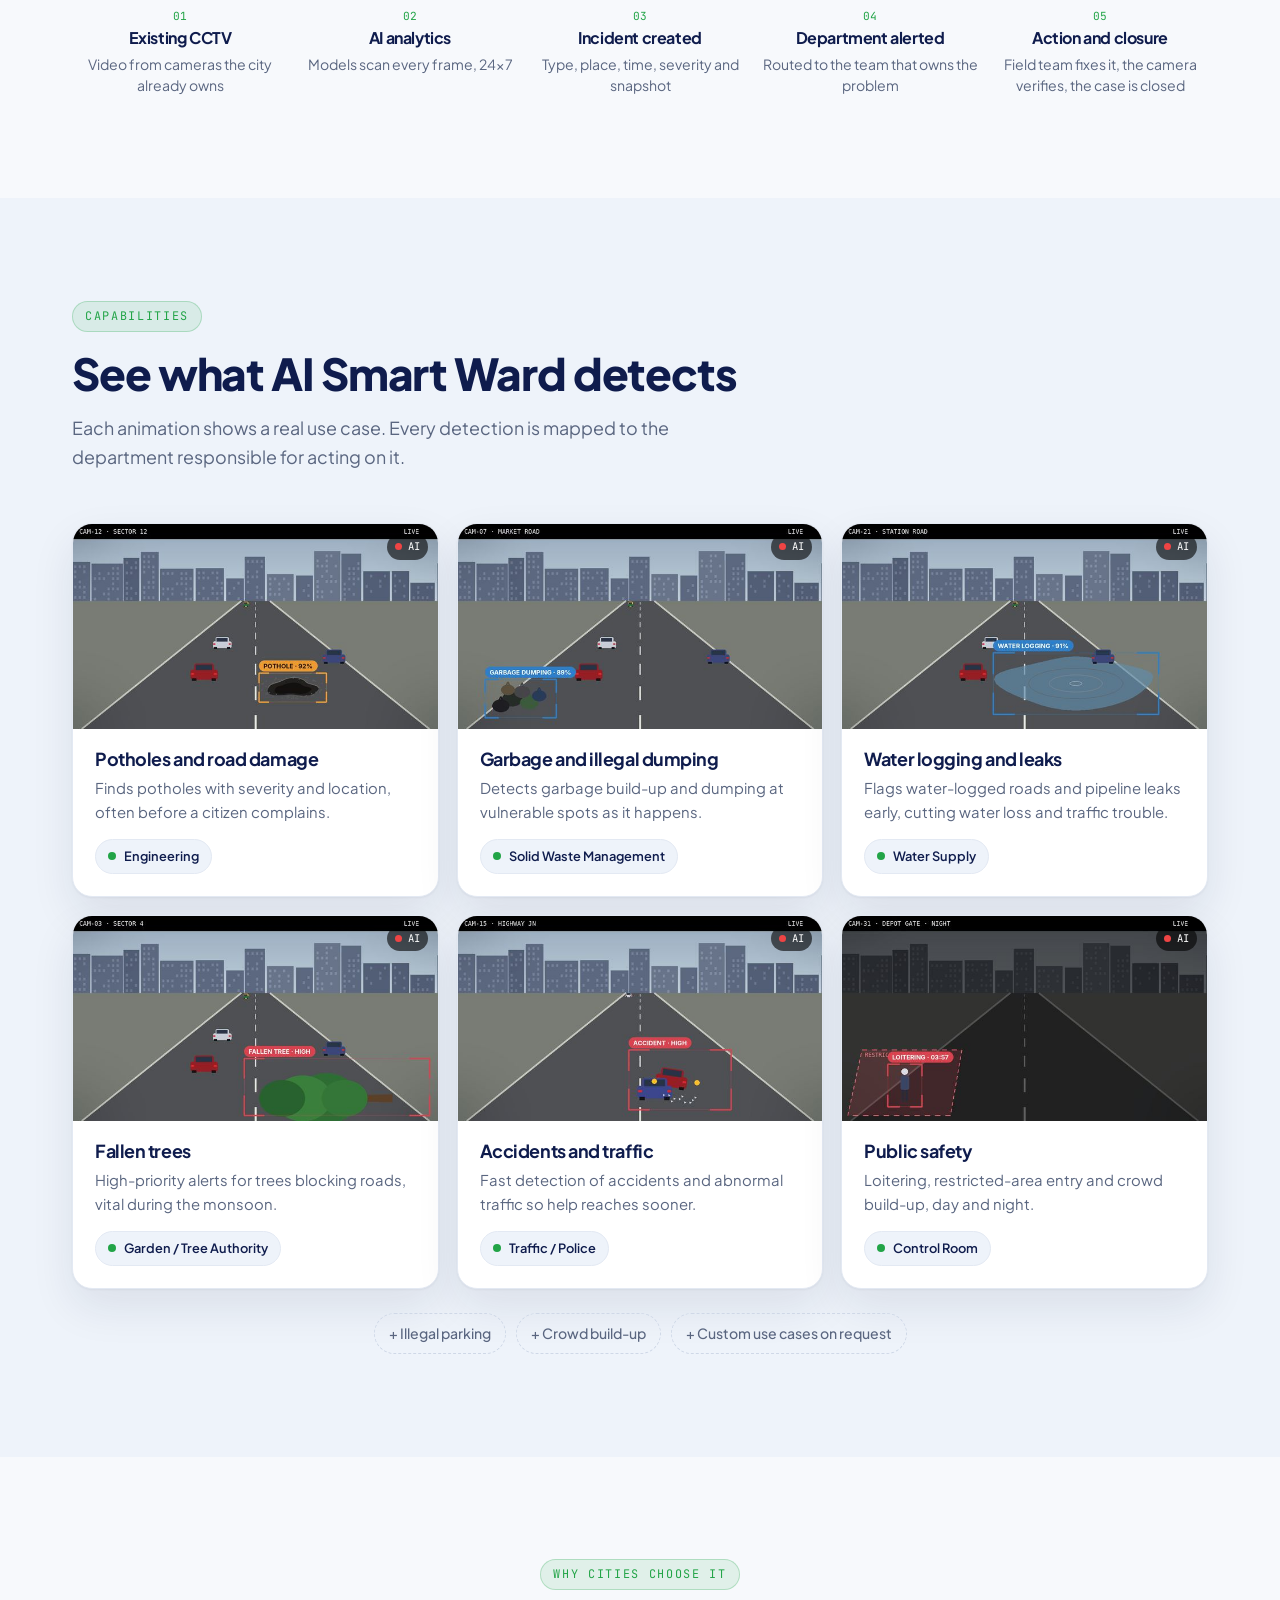
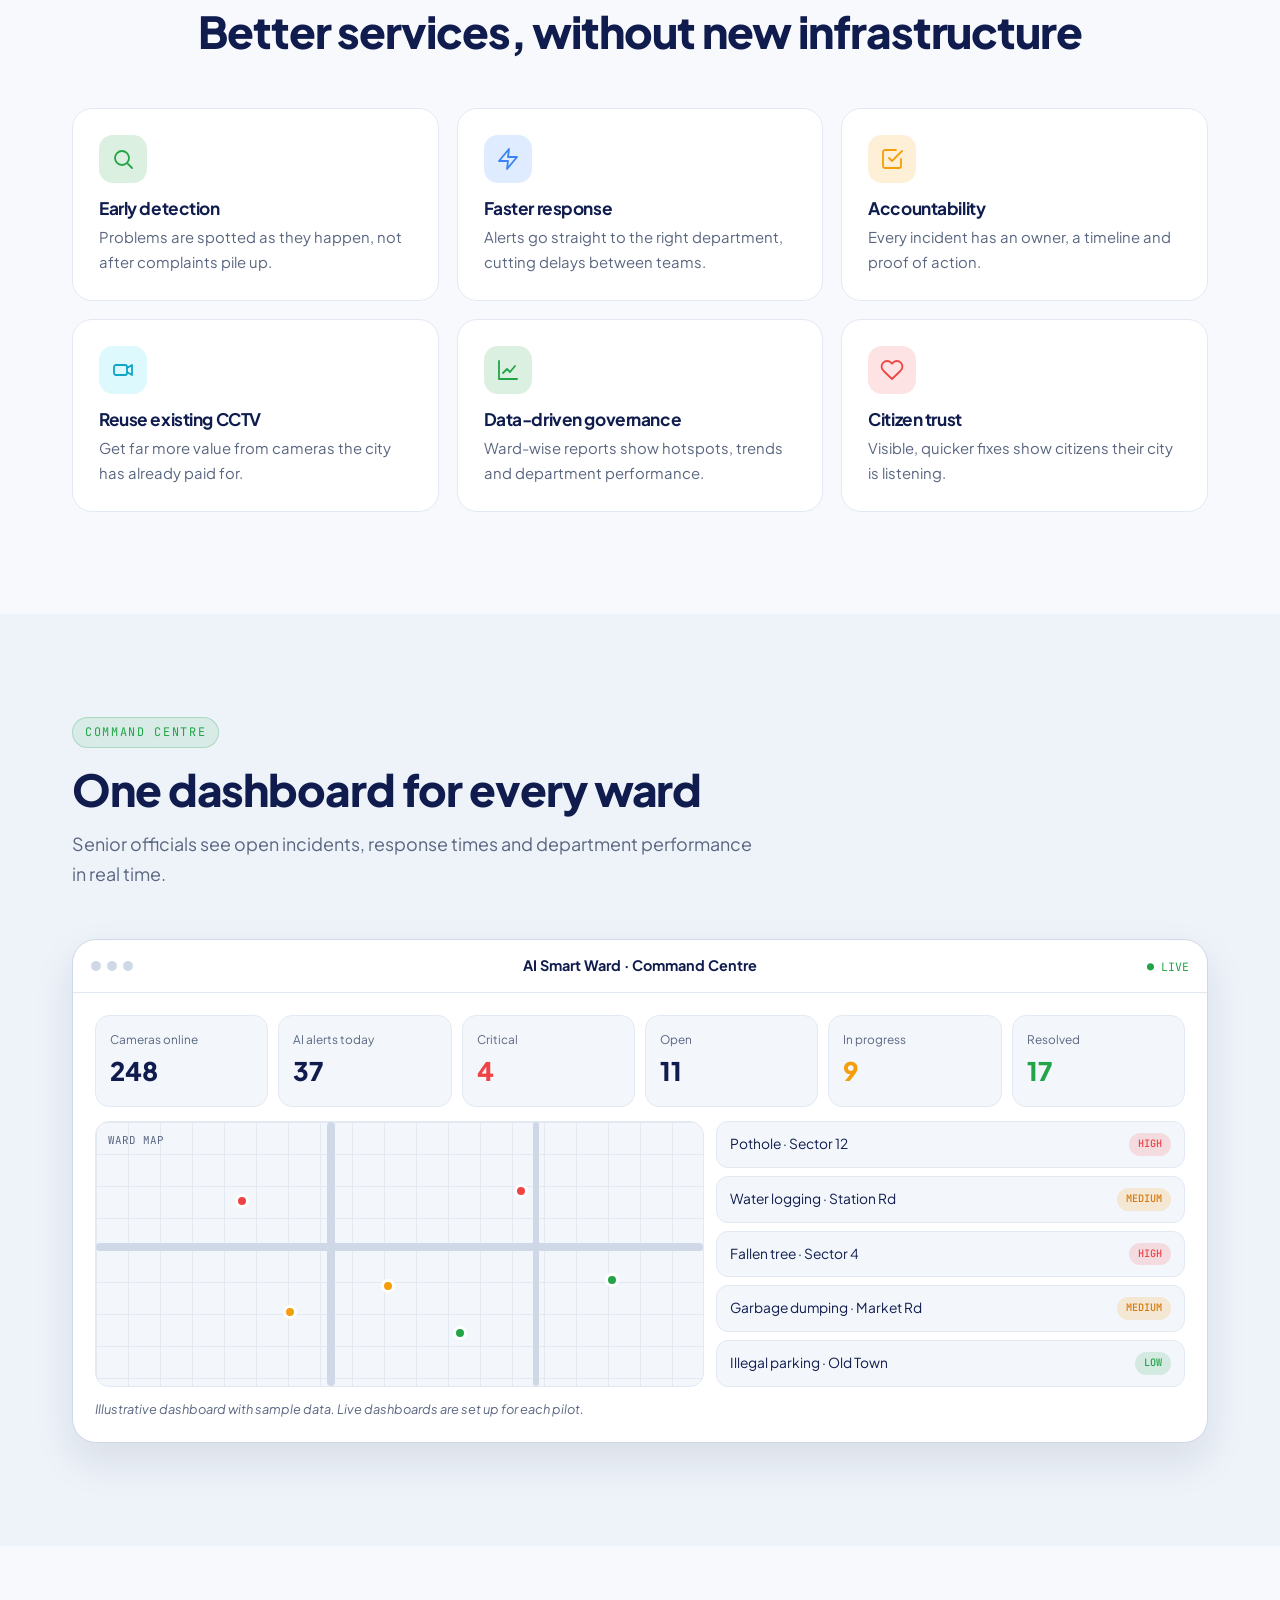
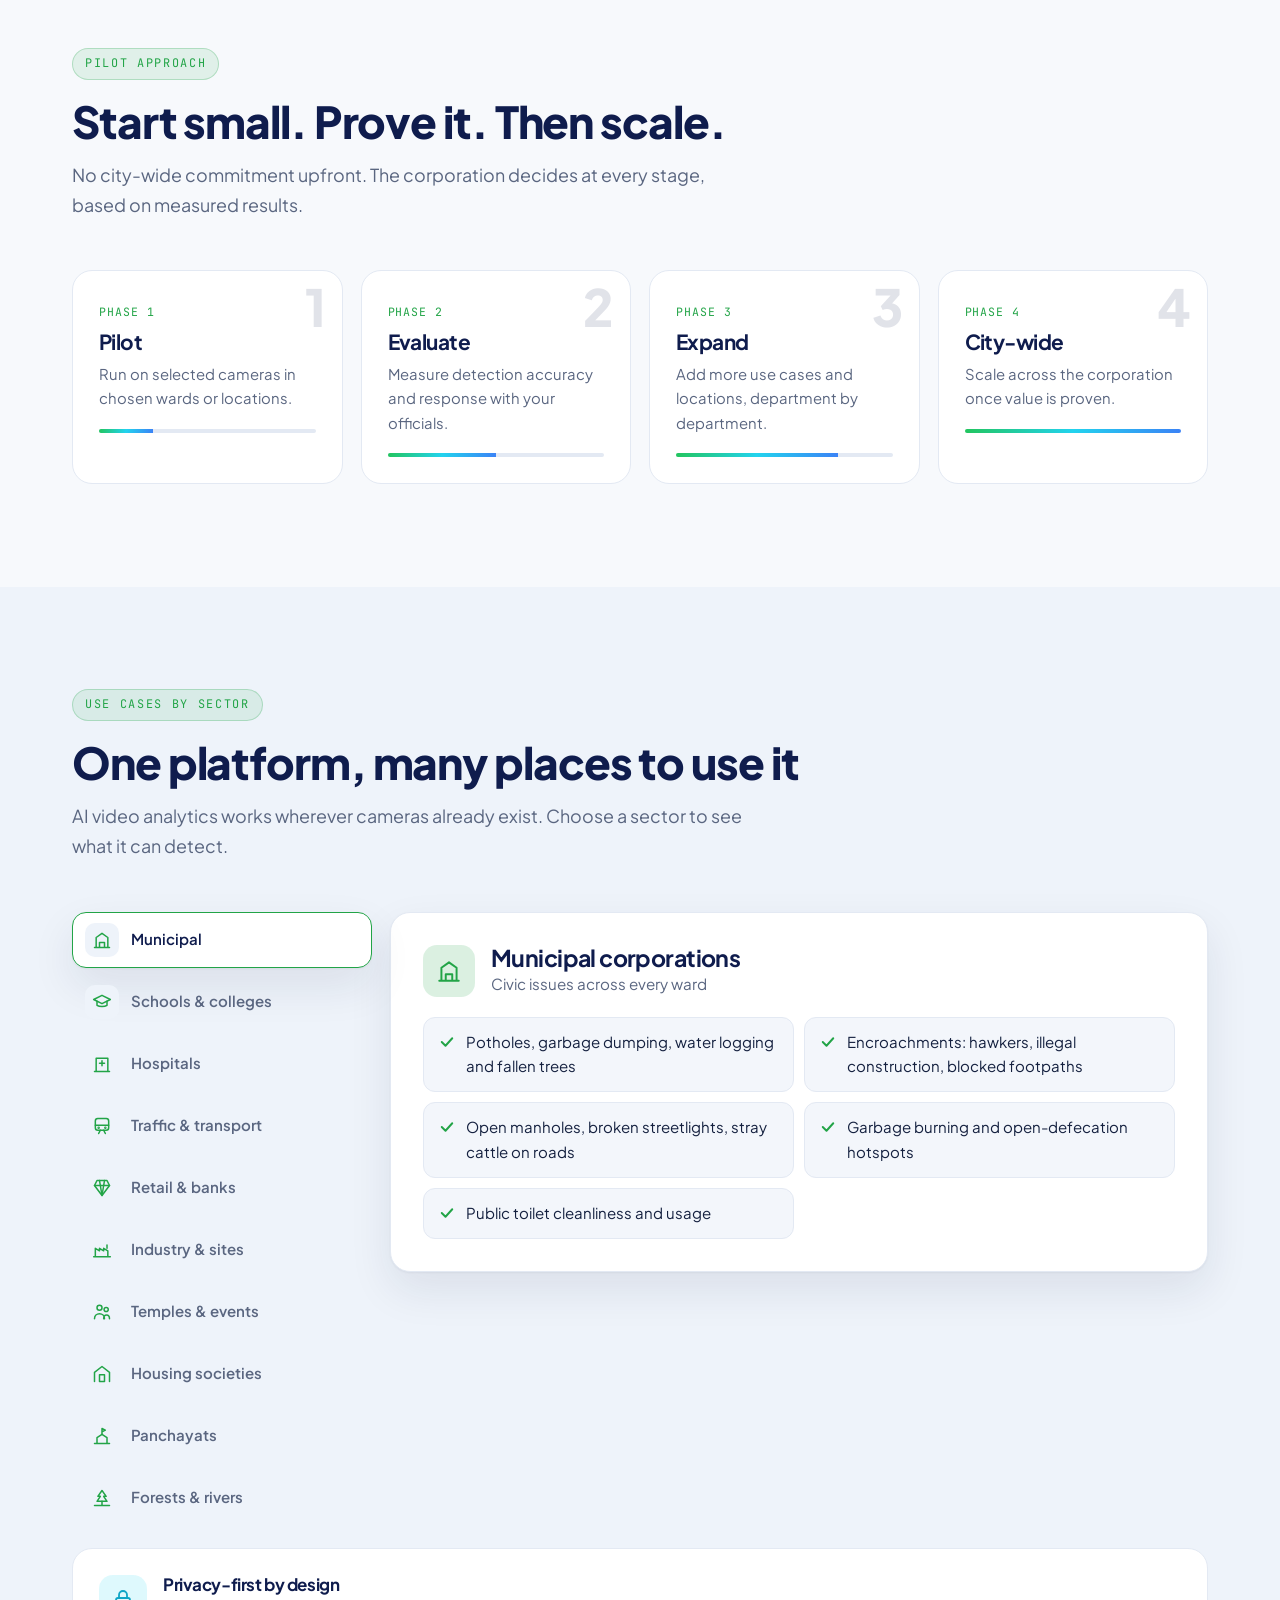
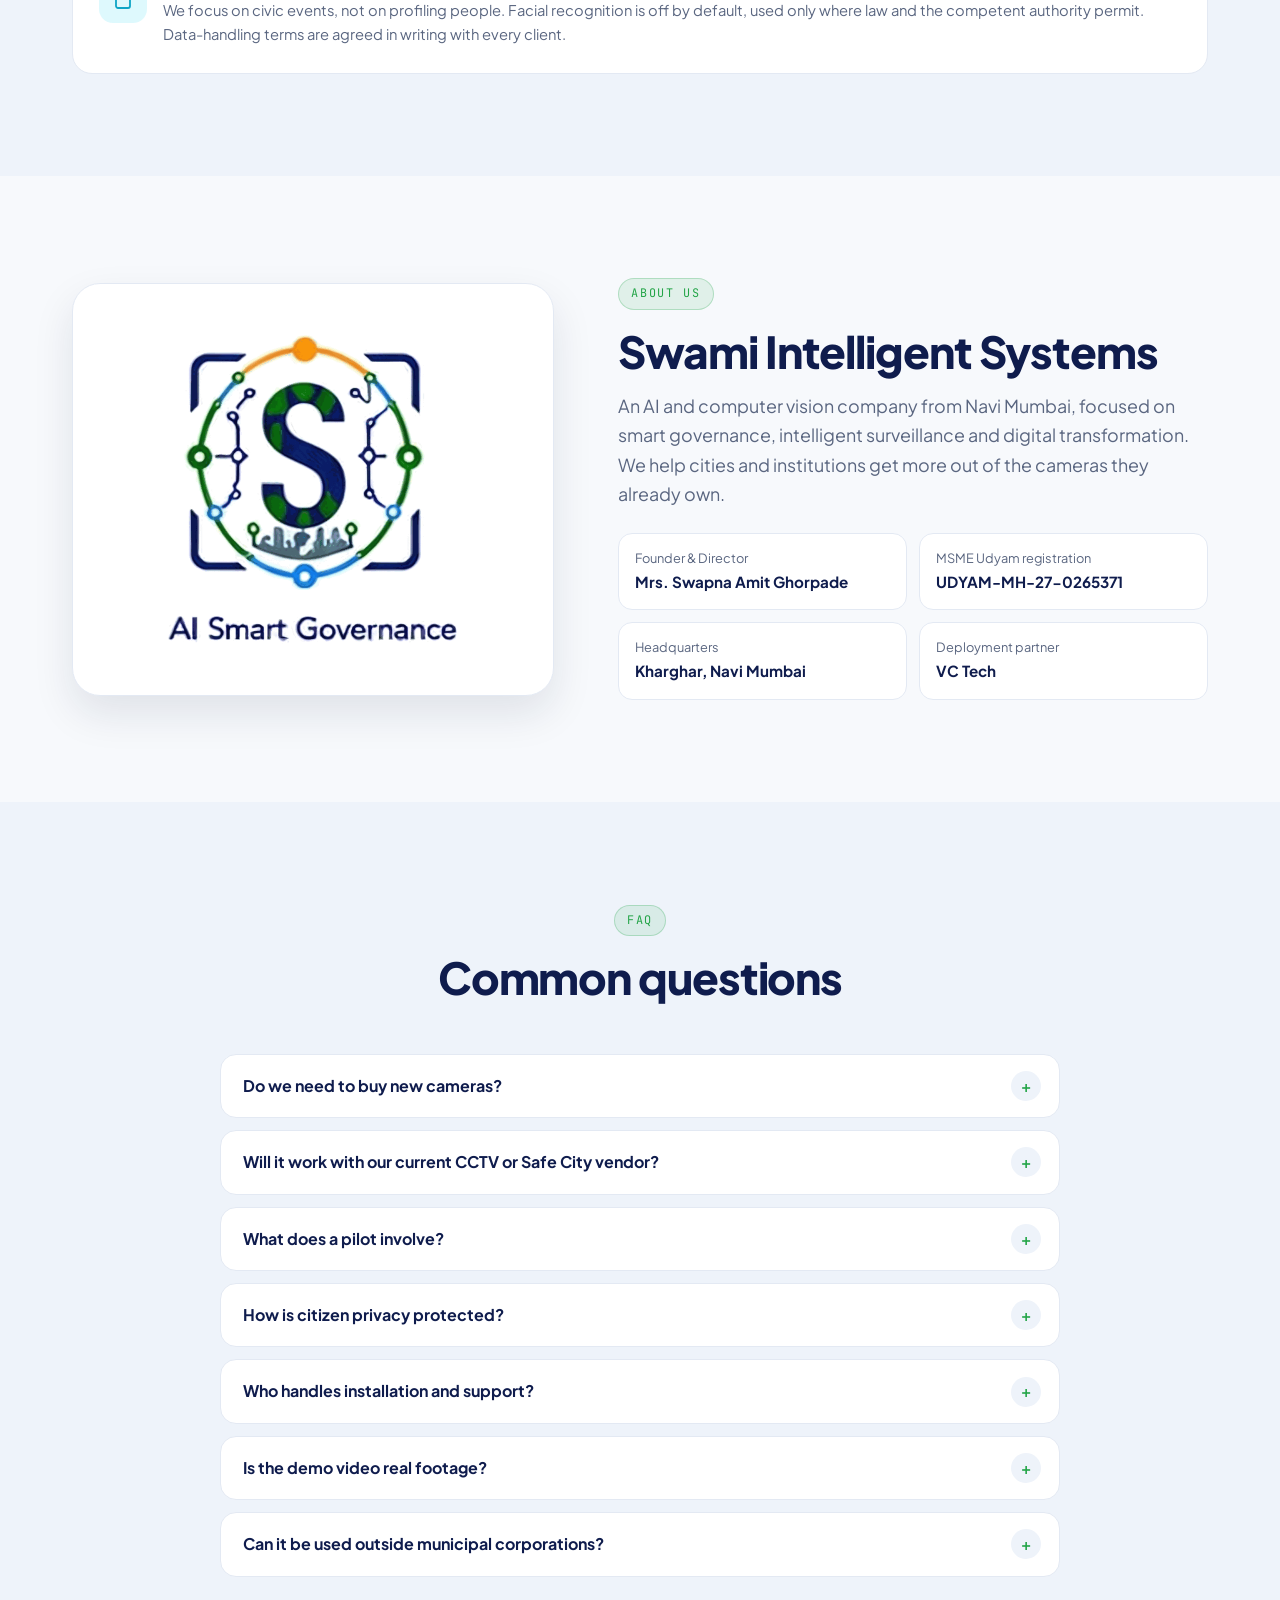
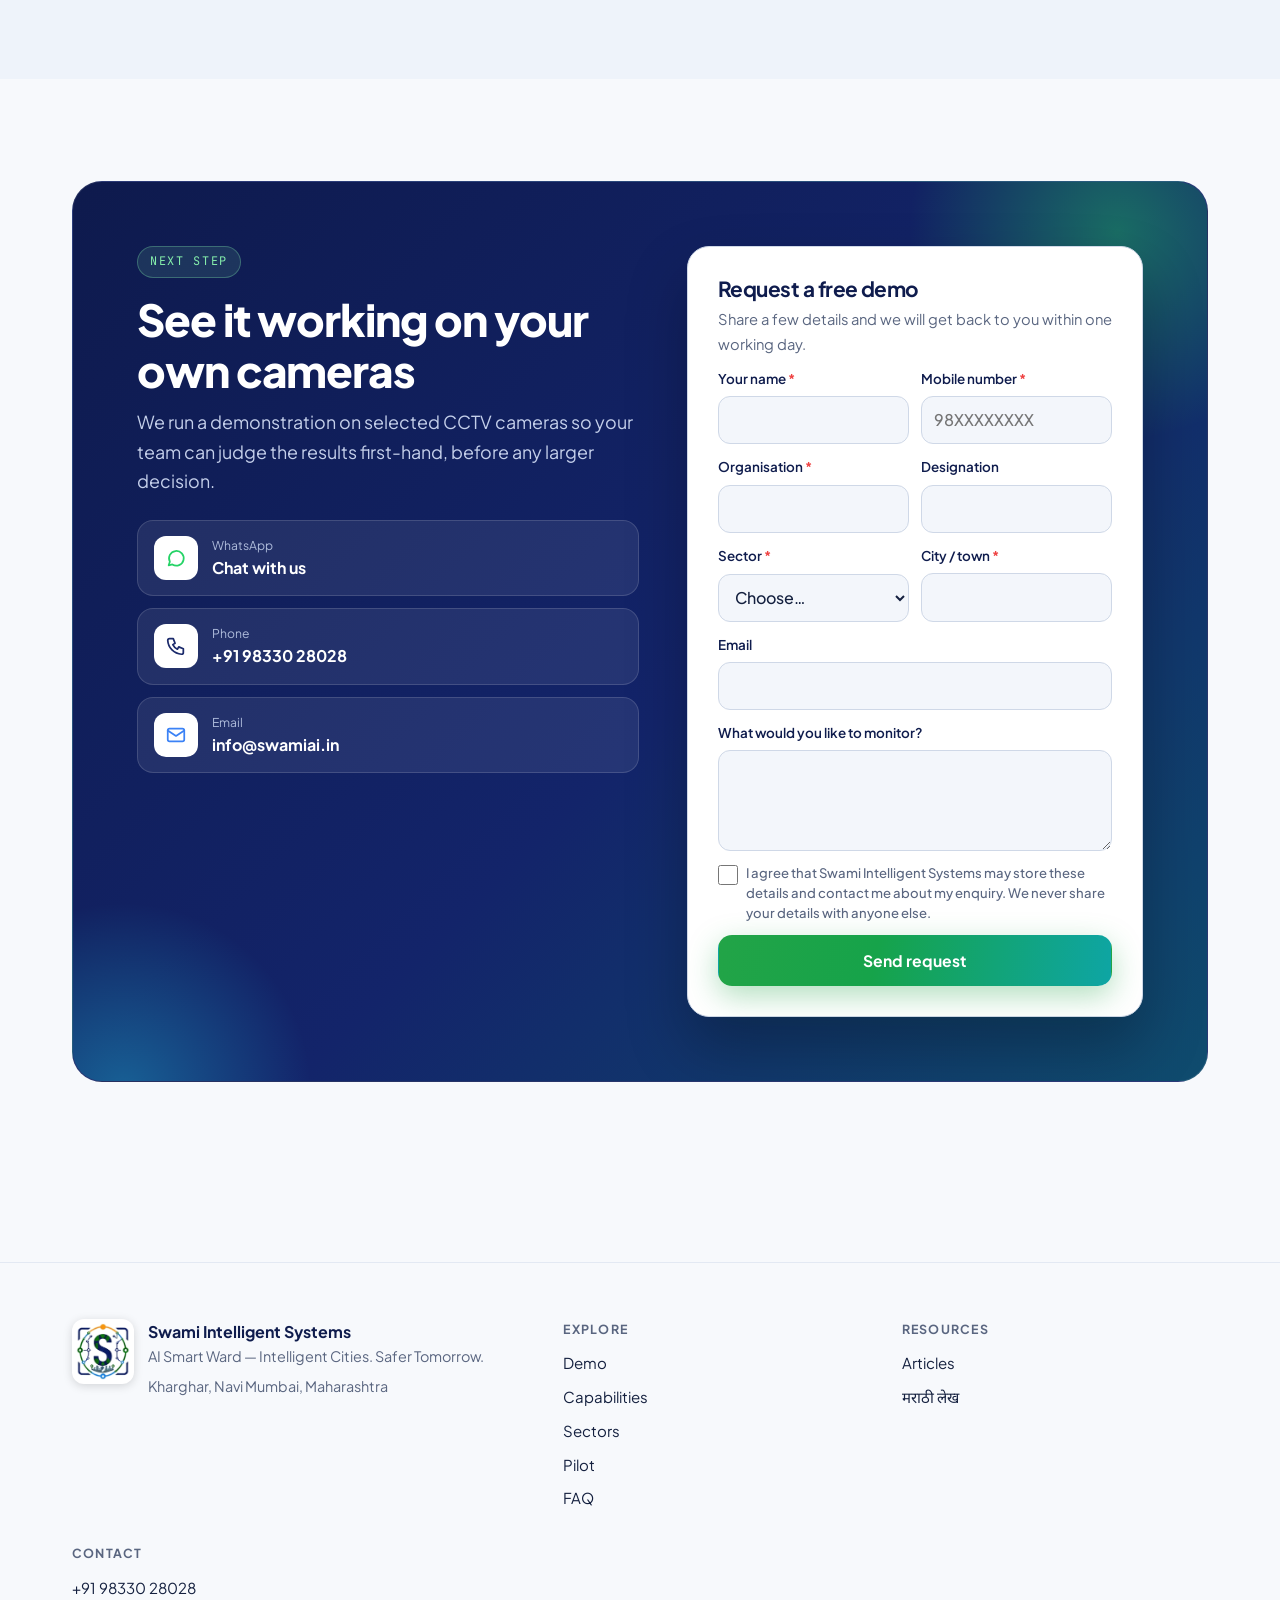
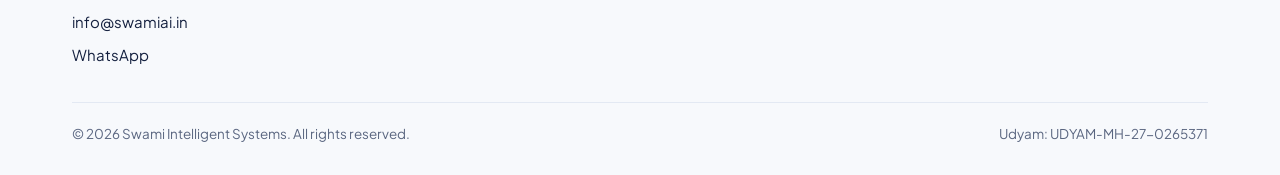
==== commit 2ac1068e: "Add blog section with first English and Marathi articles Co-Authored-By: Claude Opus 5.5 <noreply@an" ====
--- a/index.html
+++ b/index.html
@@ -850,6 +850,7 @@
         <div><b style="color:var(--head)">Swami Intelligent Systems</b><p data-i18n="ft.s">AI Smart Ward — Intelligent Cities. Safer Tomorrow.</p><p style="margin-top:6px" data-i18n="ft.a">Kharghar, Navi Mumbai, Maharashtra</p></div>
       </div>
       <div><h4 data-i18n="ft.ex">Explore</h4><ul><li><a href="#demo" data-i18n="nav.demo">Demo</a></li><li><a href="#capabilities" data-i18n="nav.cap">Capabilities</a></li><li><a href="#sectors" data-i18n="nav.sec">Sectors</a></li><li><a href="#pilot" data-i18n="nav.pilot">Pilot</a></li><li><a href="#faq" data-i18n="nav.faq">FAQ</a></li></ul></div>
+      <div><h4 data-i18n="ft.res">Resources</h4><ul><li><a href="/blog/" data-i18n="ft.blog">Articles</a></li><li><a href="/mr/blog/">मराठी लेख</a></li></ul></div>
       <div><h4 data-i18n="nav.contact">Contact</h4><ul><li><a href="tel:+919833028028">+91 98330 28028</a></li><li><a href="mailto:info@swamiai.in">info@swamiai.in</a></li><li><a href="https://wa.me/919833028028" target="_blank" rel="noopener">WhatsApp</a></li></ul></div>
     </div>
     <div class="copy"><span>© <span id="yr">2026</span> Swami Intelligent Systems. <span data-i18n="ft.r">All rights reserved.</span></span><span>Udyam: UDYAM-MH-27-0265371</span></div>
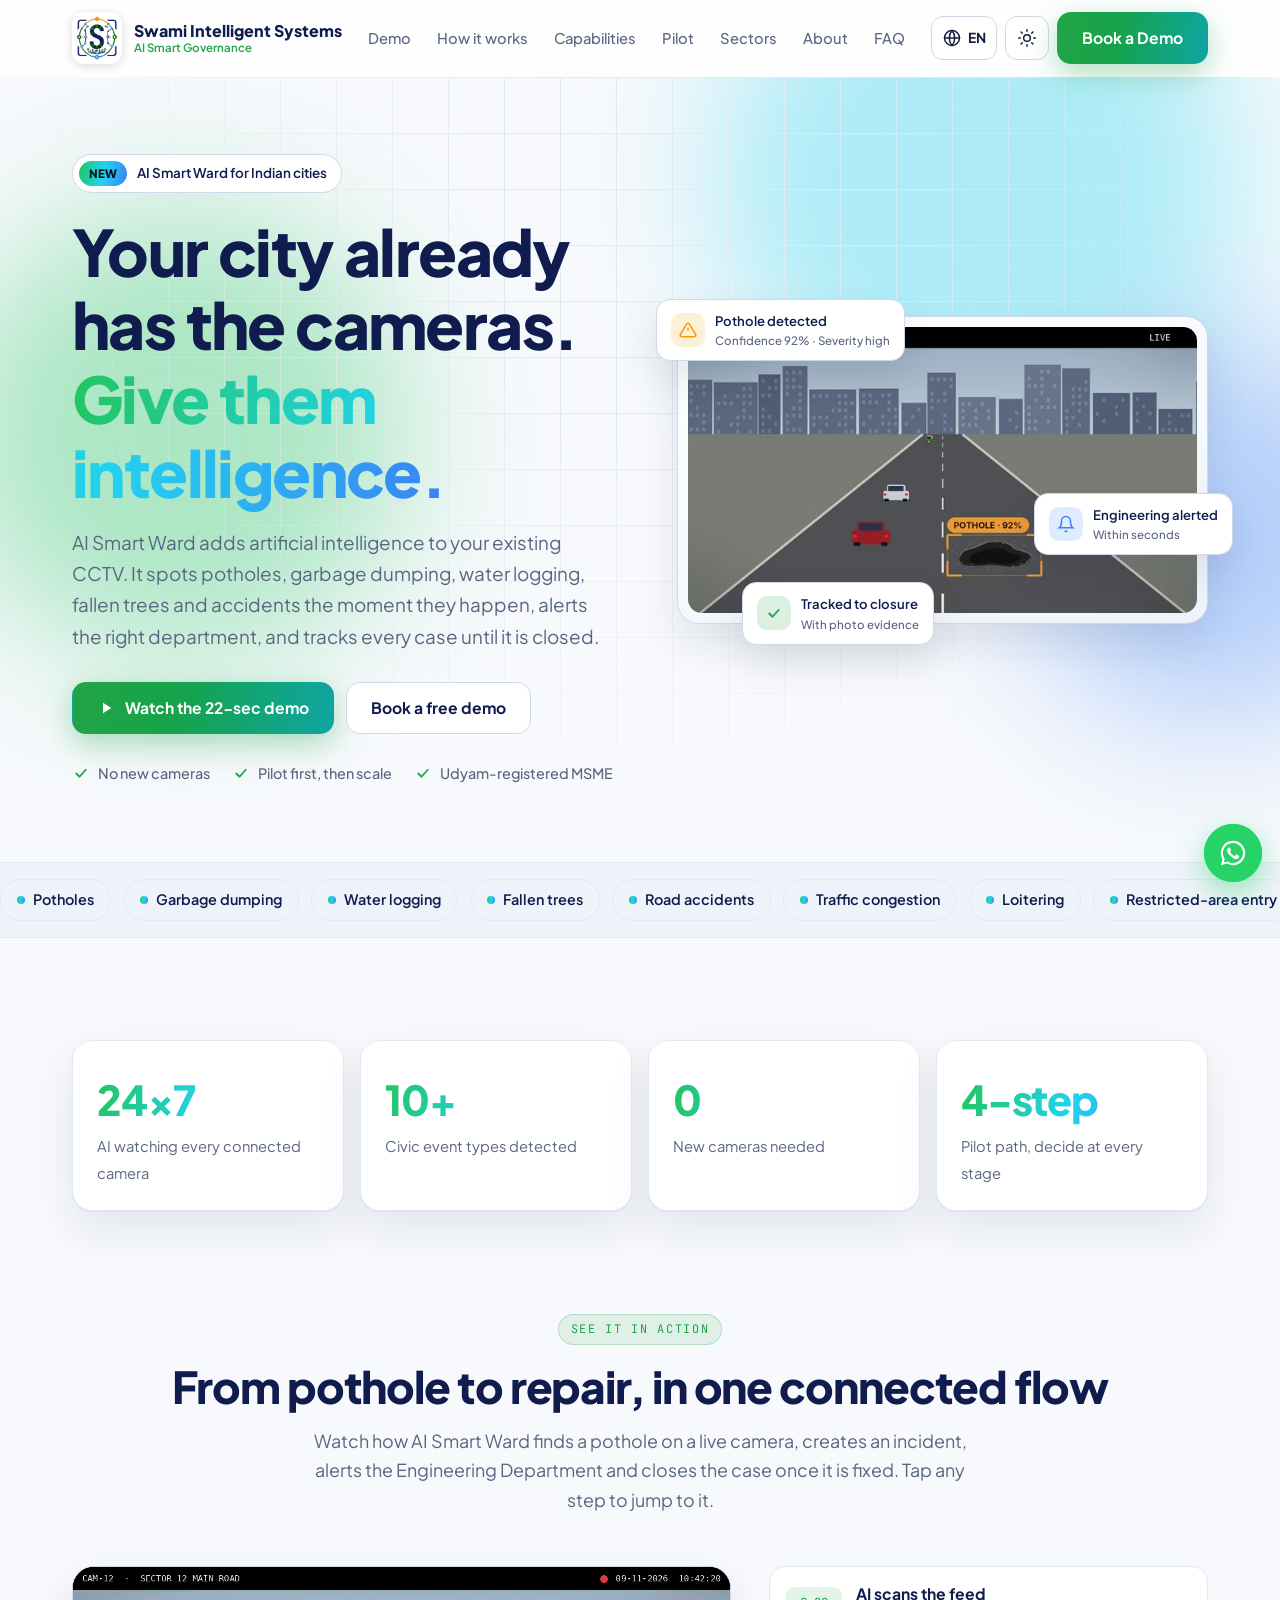
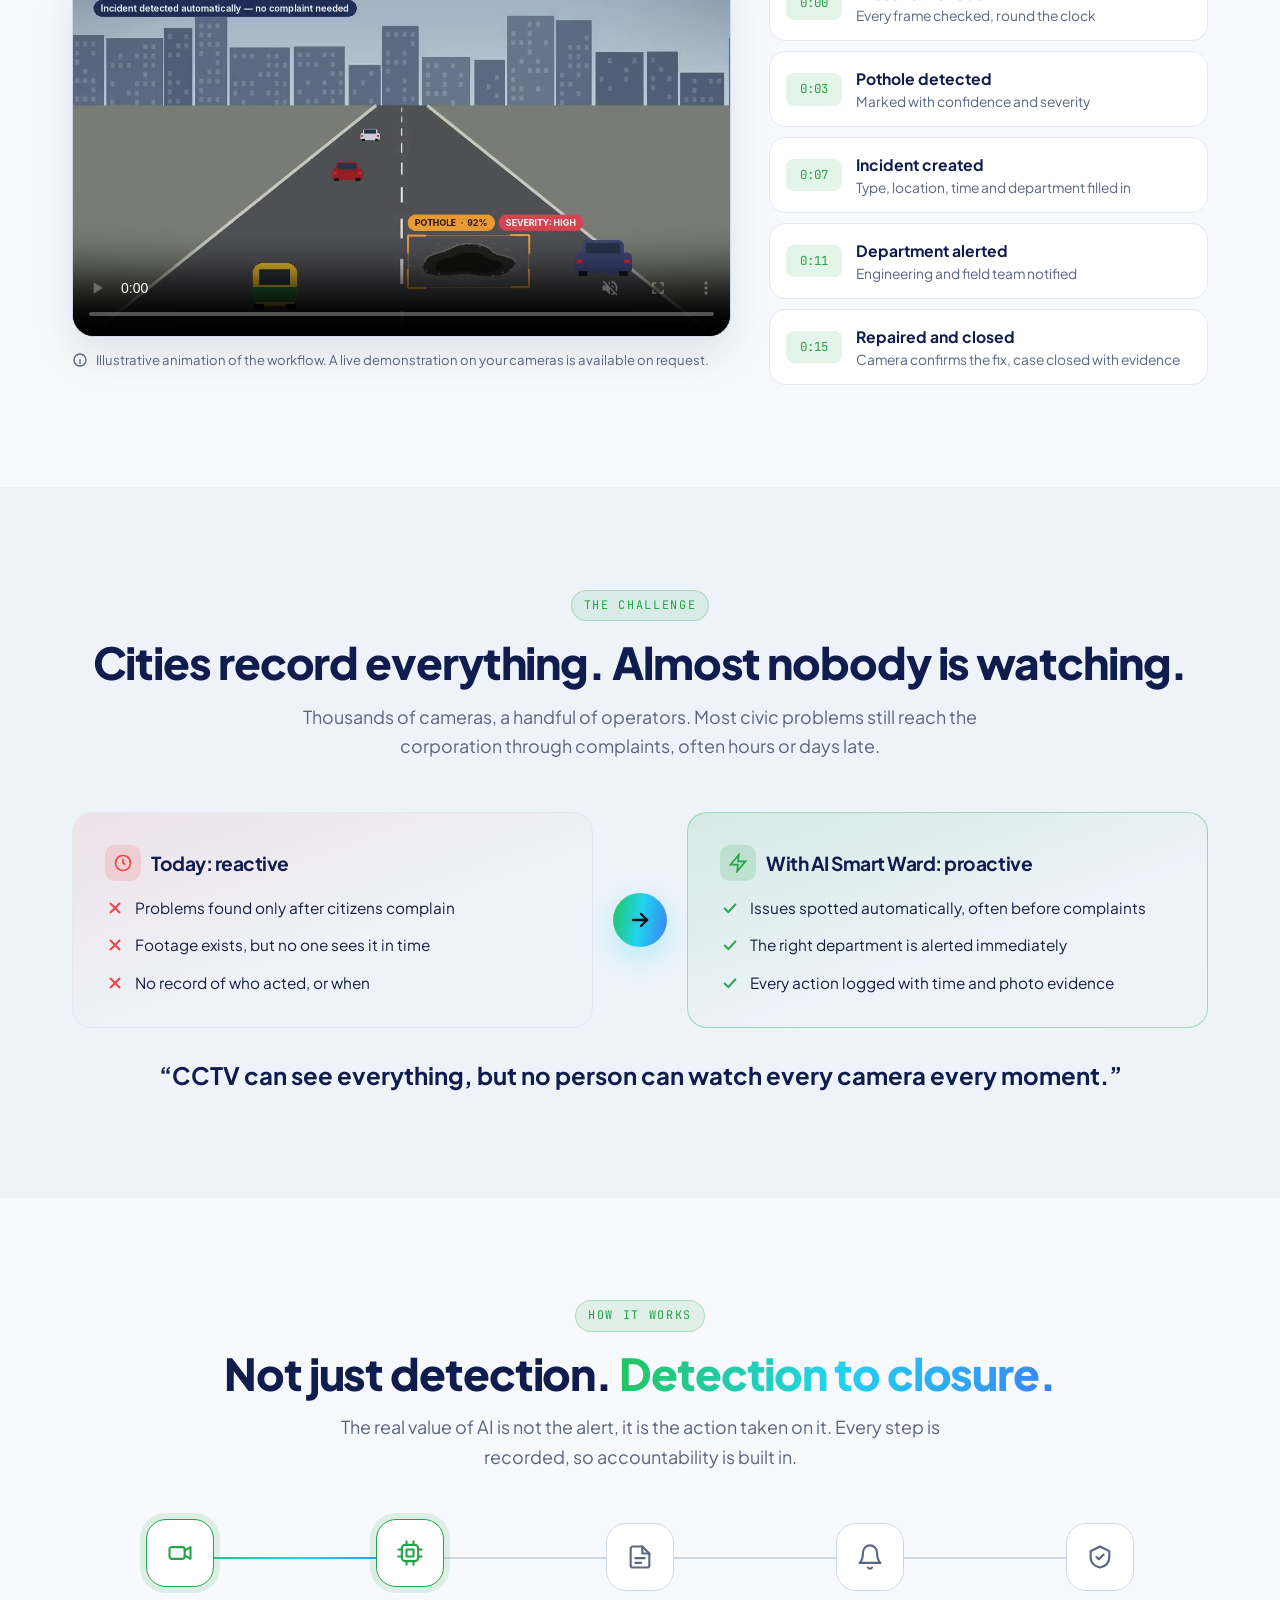
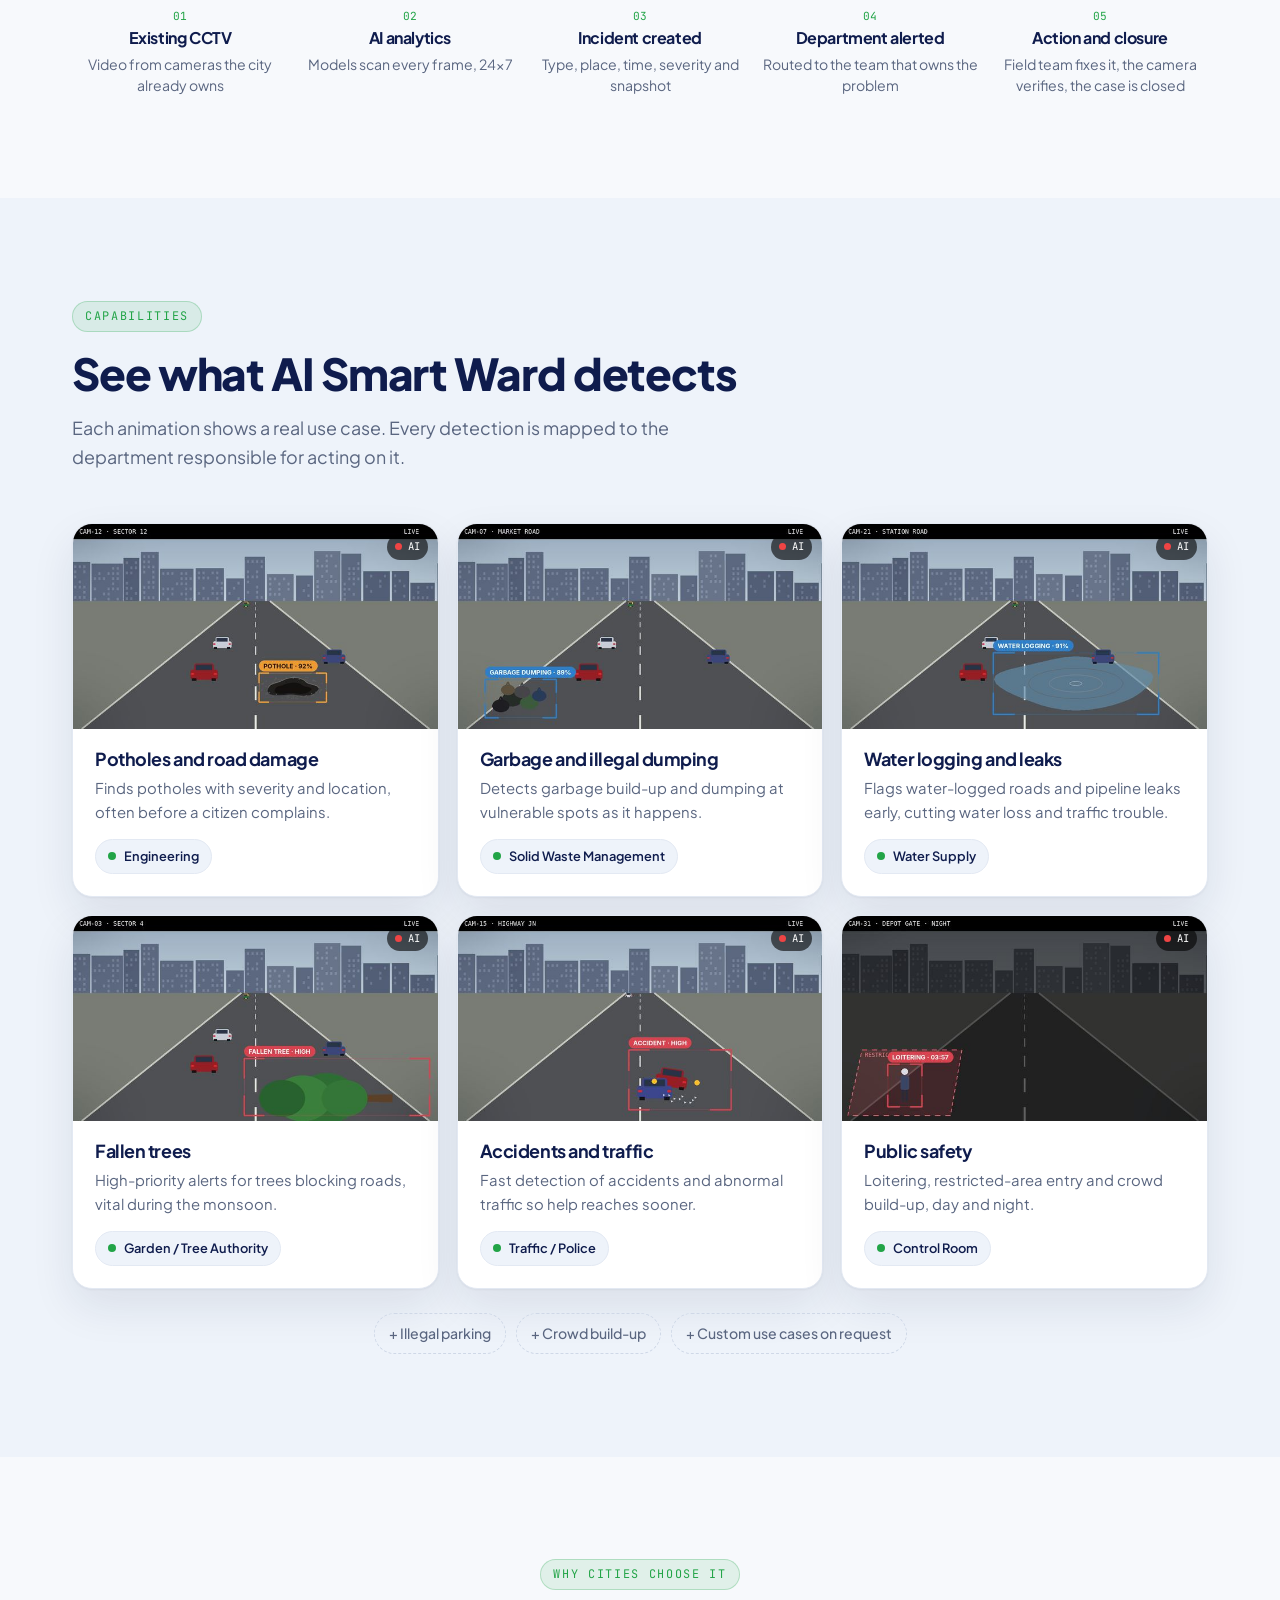
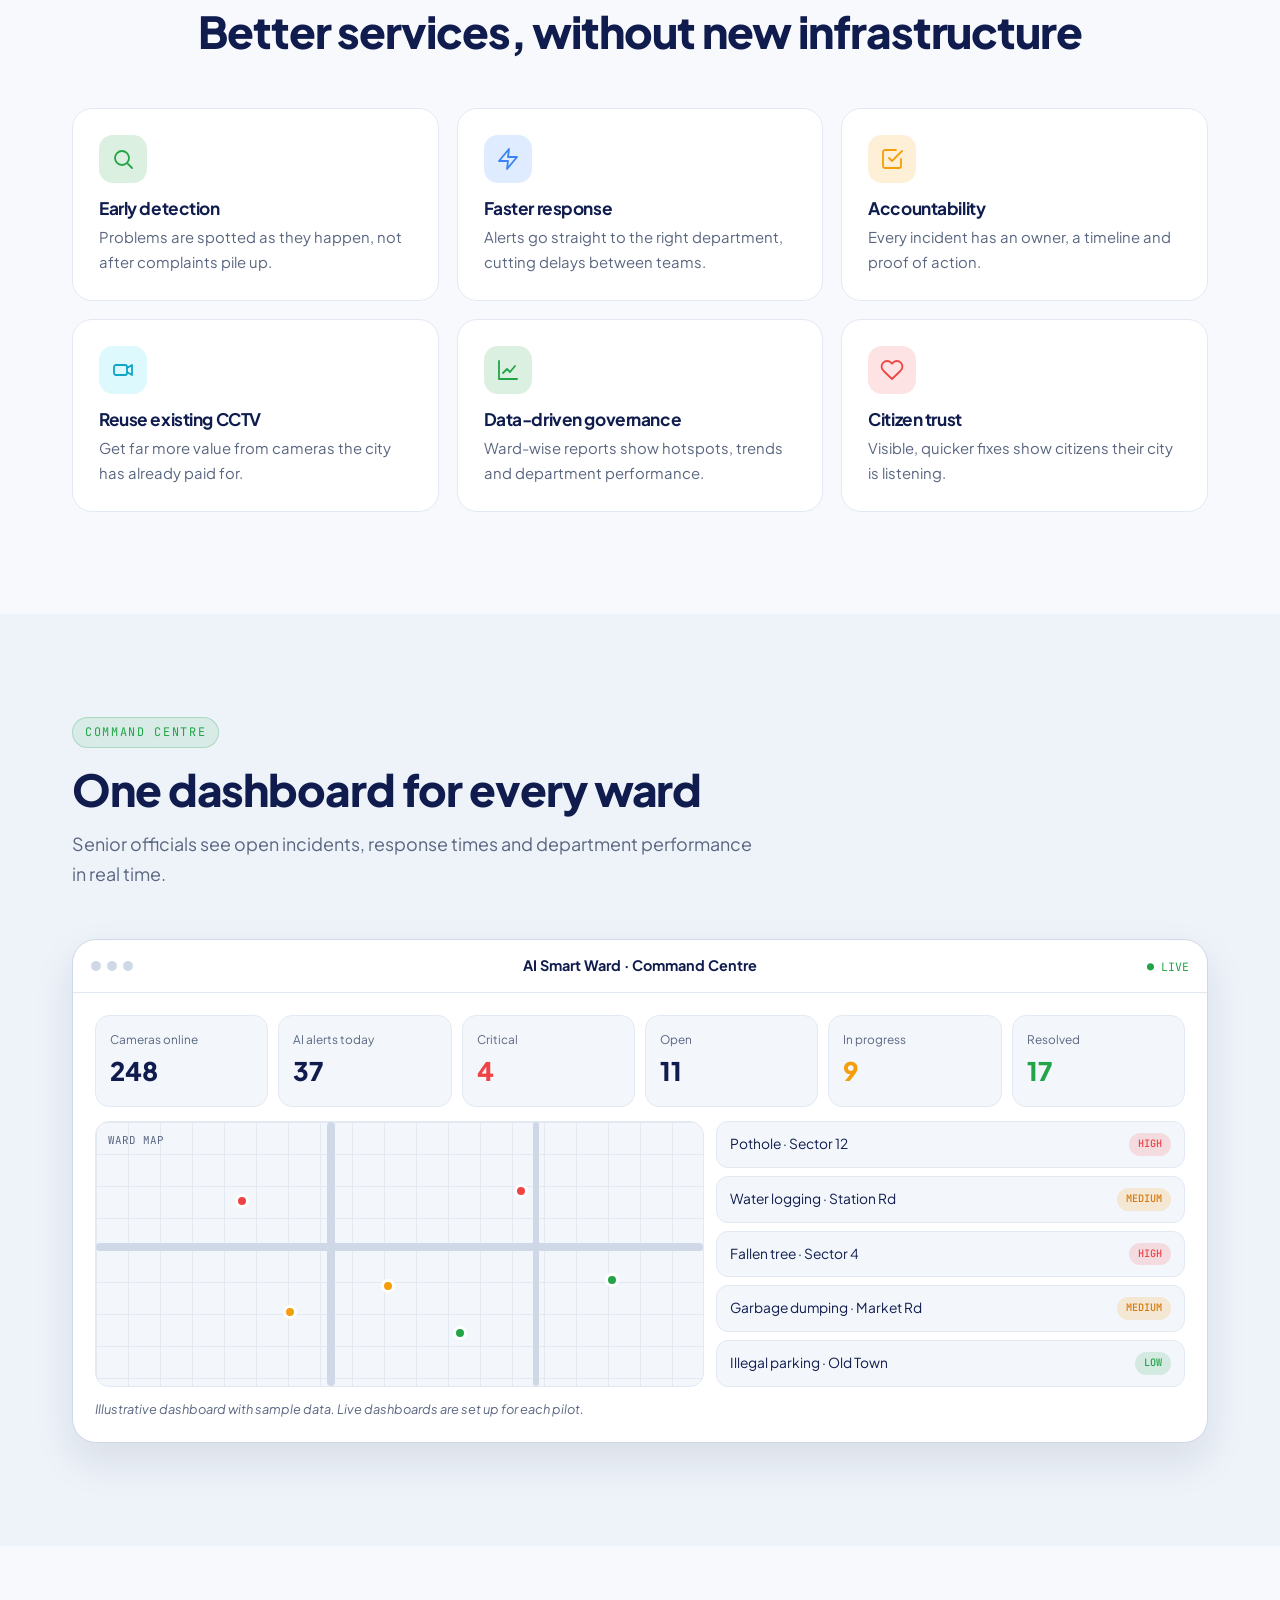
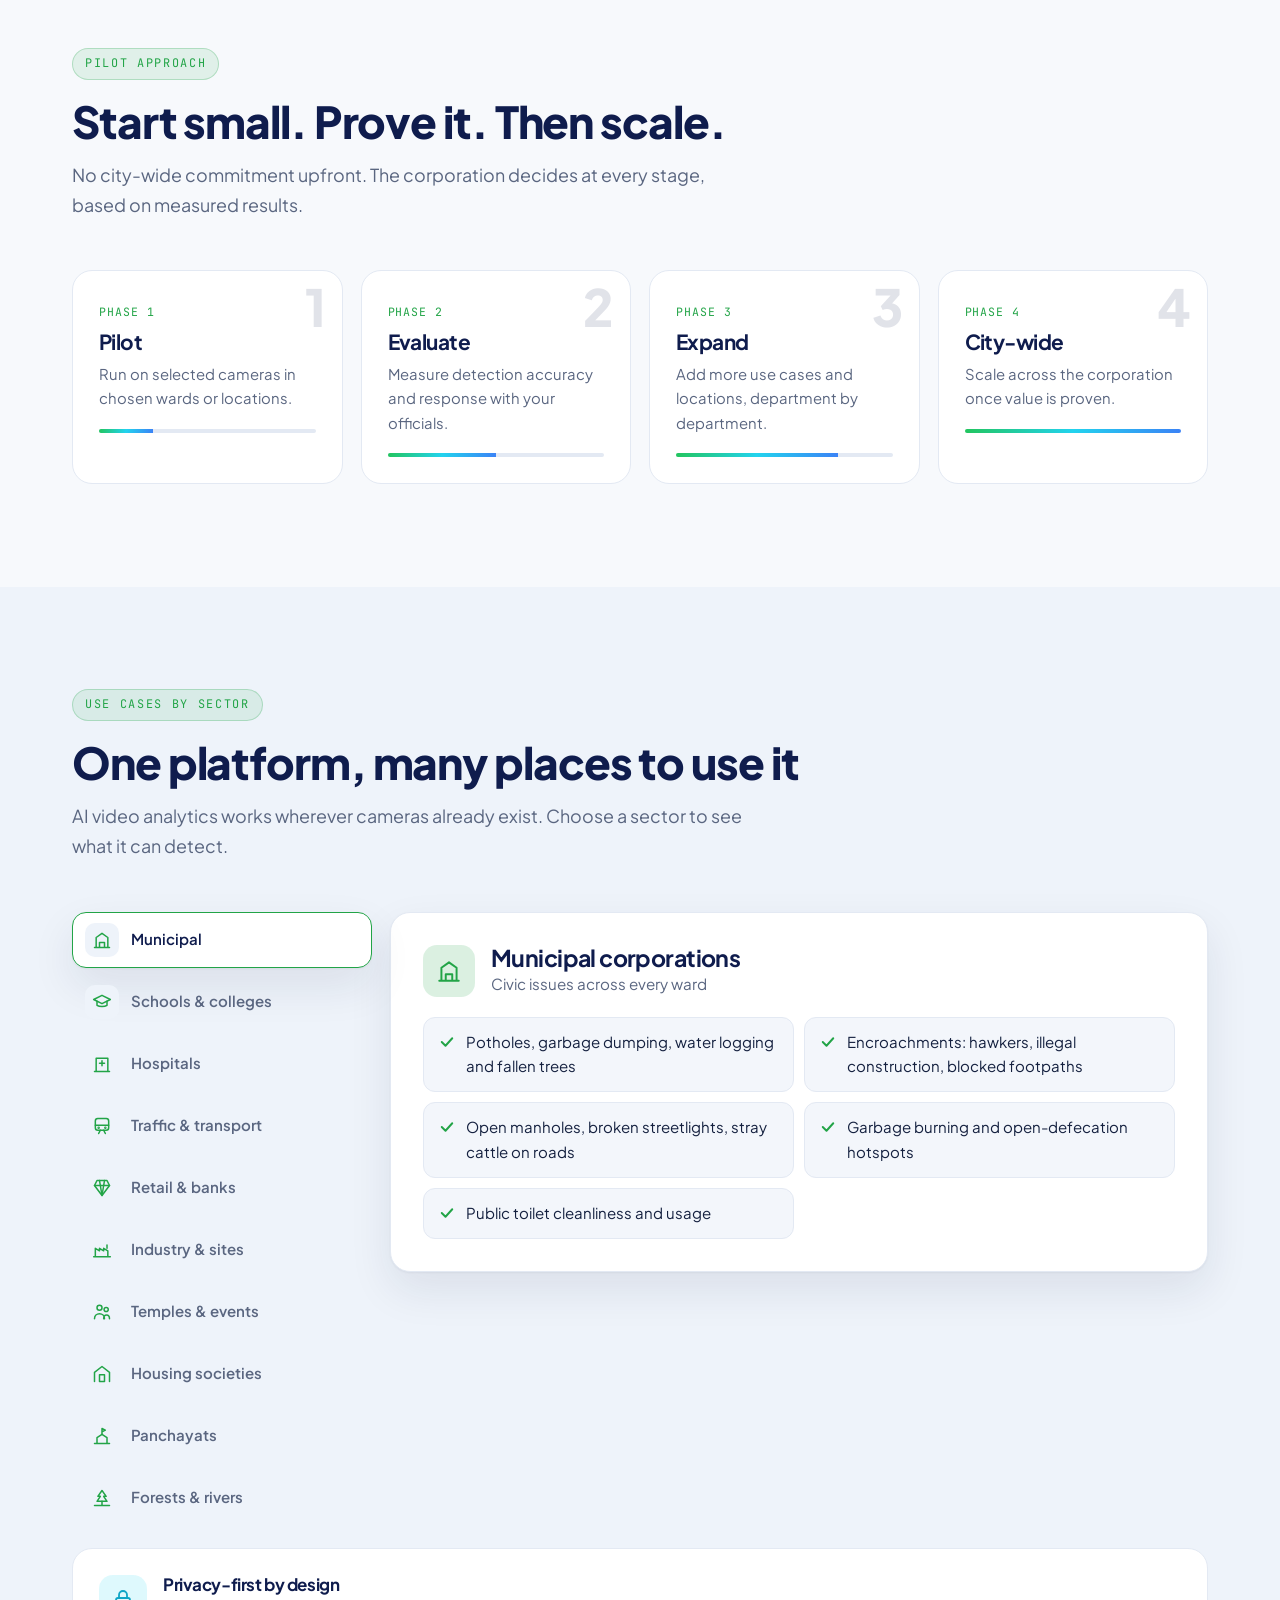
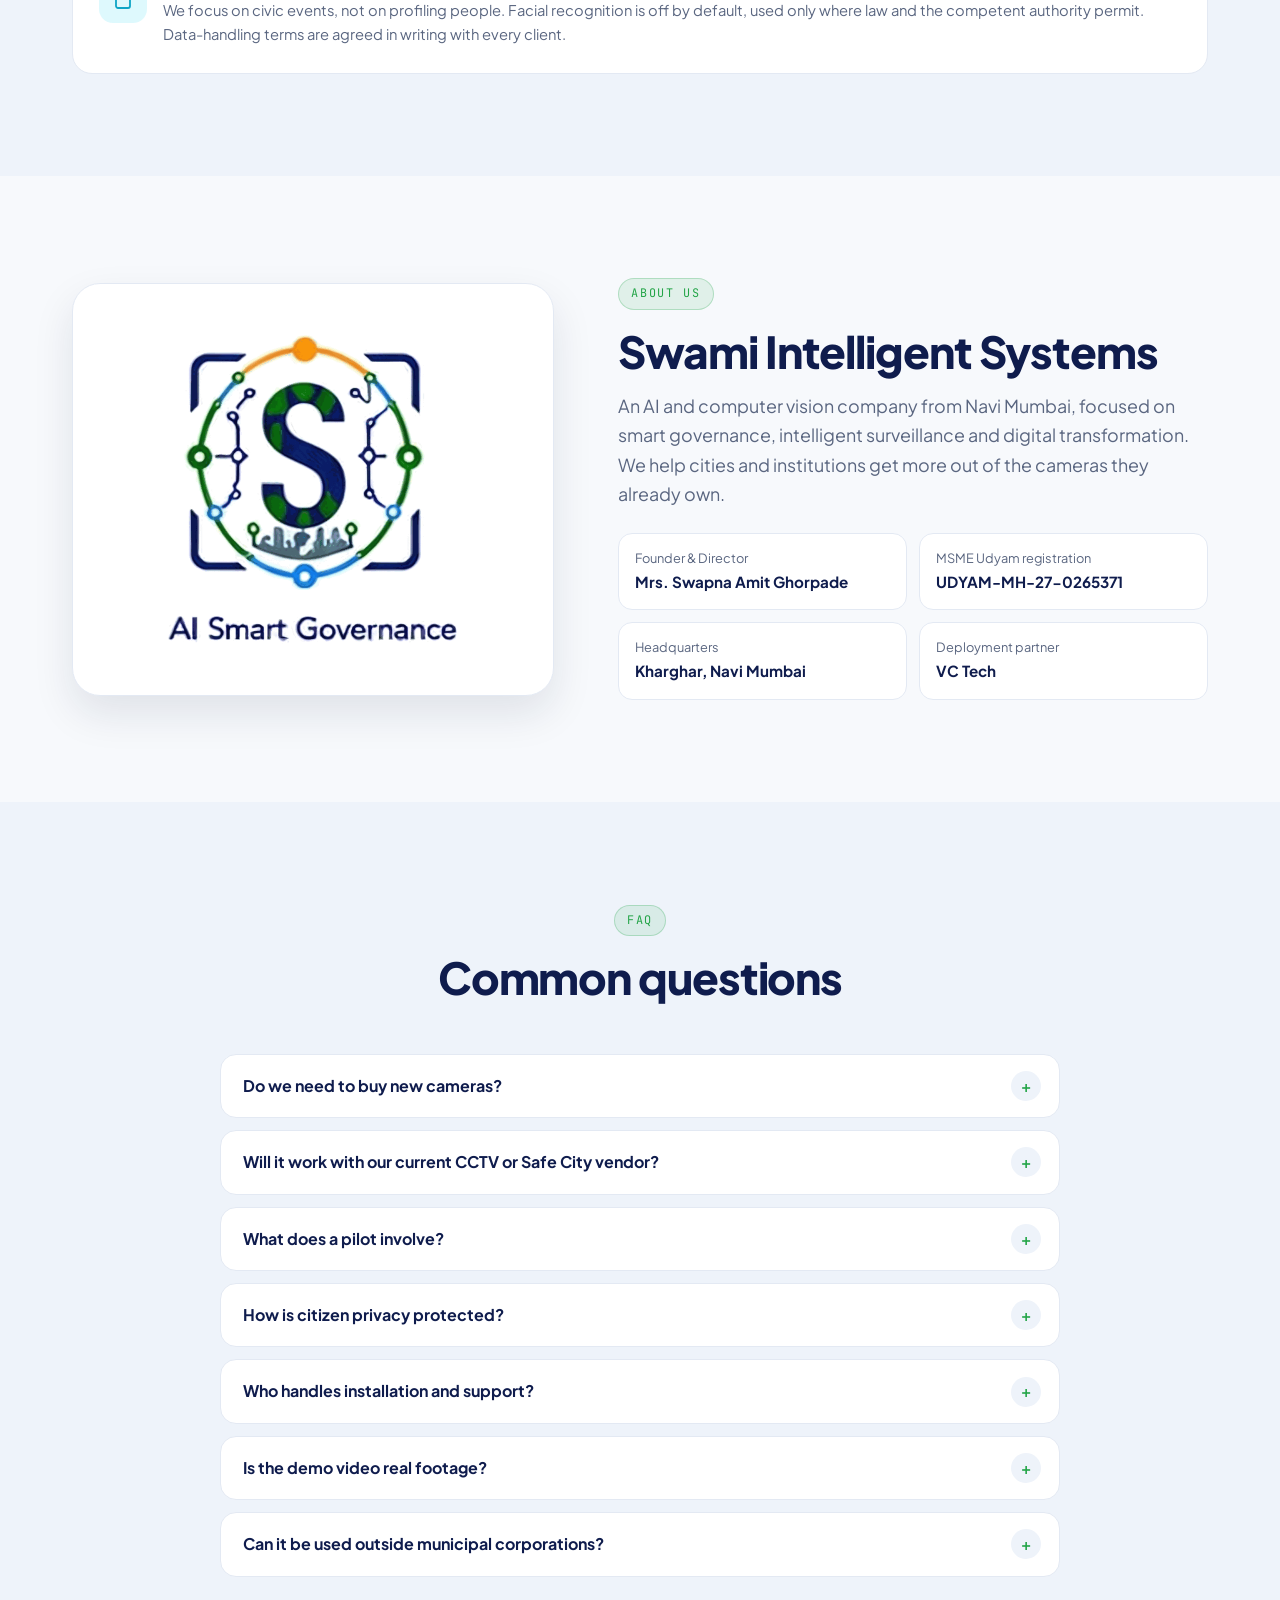
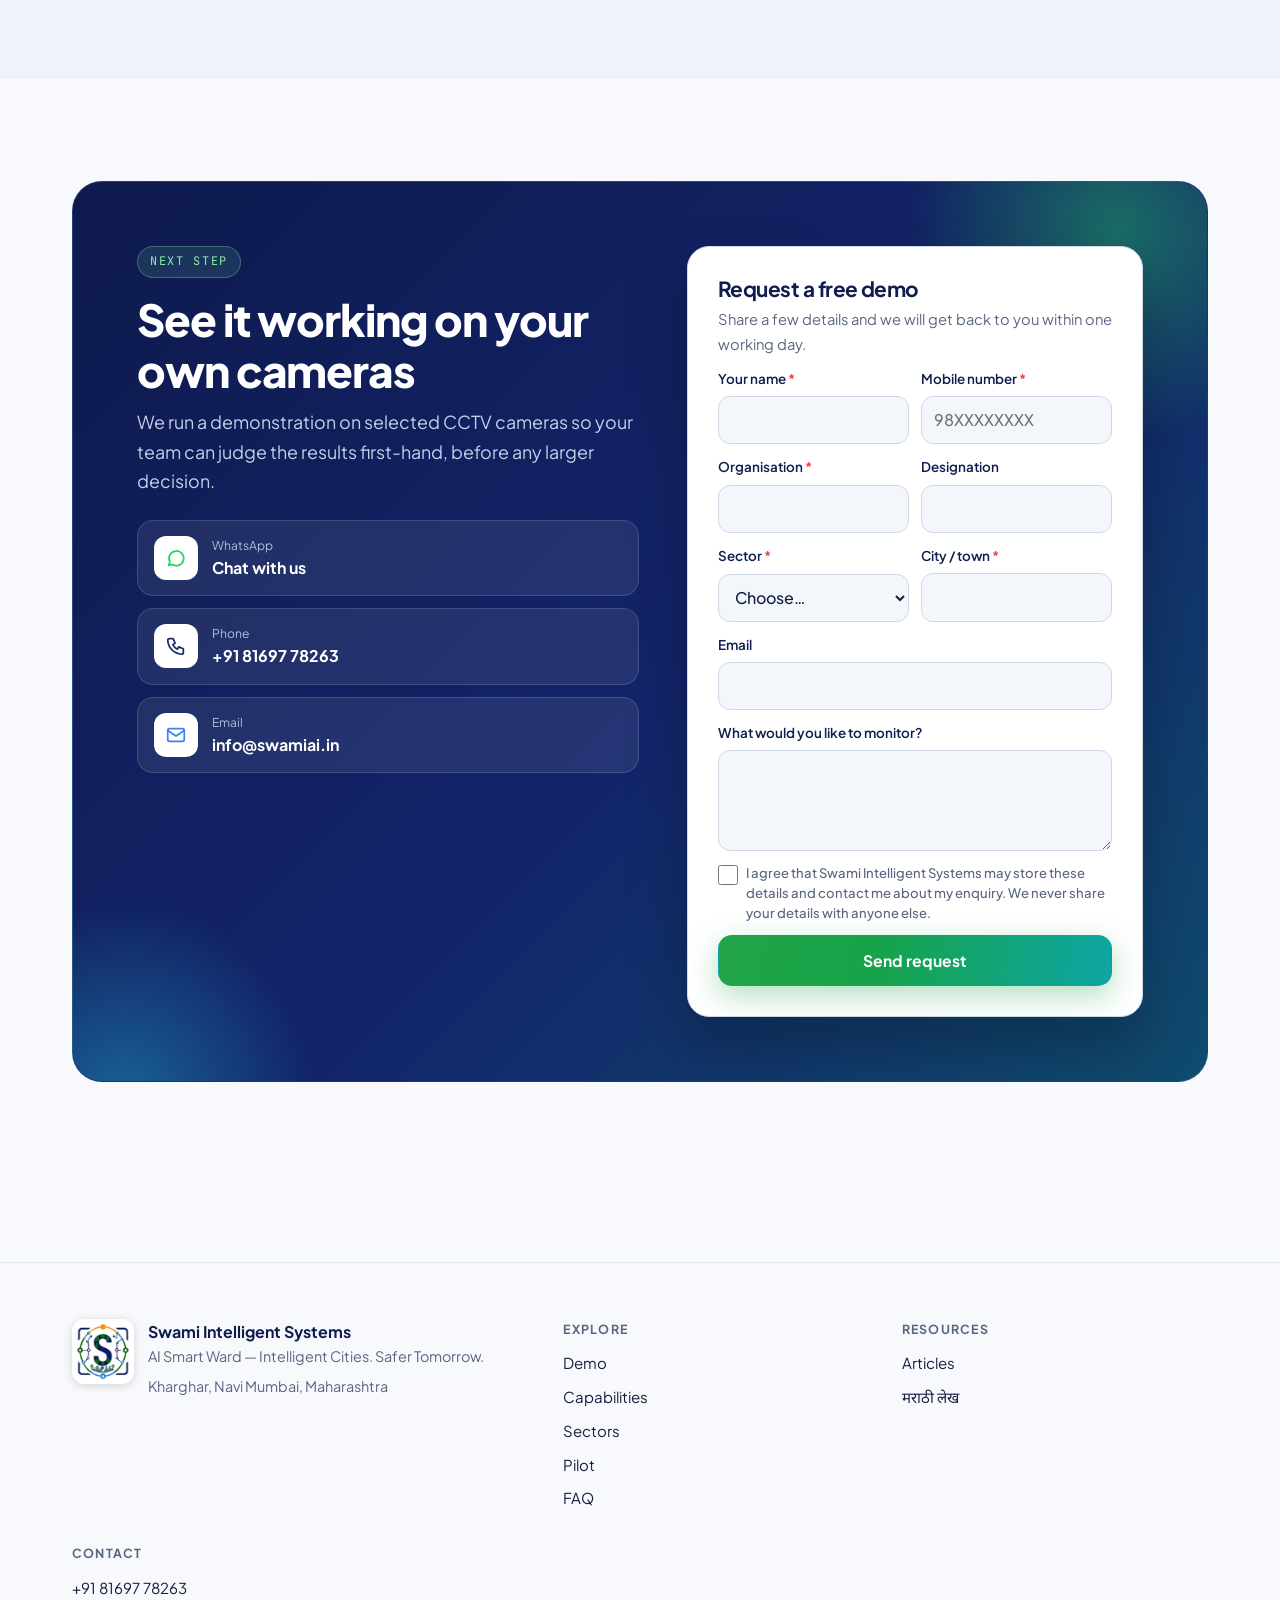
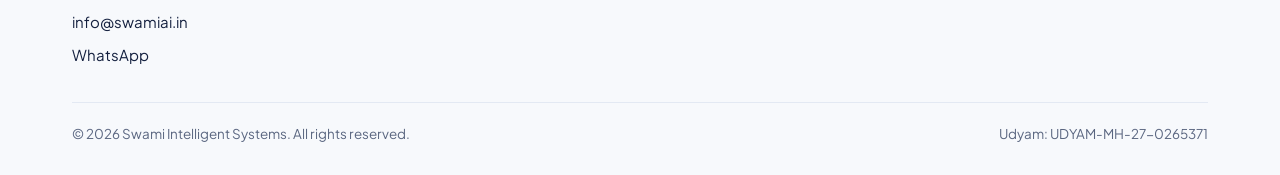
==== commit 280990af: "Switch business contact number to +91 81697 78263 Co-Authored-By: Claude Opus 5.5 <noreply@anthropic" ====
--- a/index.html
+++ b/index.html
@@ -31,7 +31,7 @@
 <link rel="preconnect" href="https://fonts.gstatic.com" crossorigin>
 <link href="https://fonts.googleapis.com/css2?family=Plus+Jakarta+Sans:wght@400;500;600;700;800&family=JetBrains+Mono:wght@500&family=Noto+Sans+Devanagari:wght@400;500;600;700;800&display=swap" rel="stylesheet">
 <script type="application/ld+json">
-{"@context": "https://schema.org", "@type": "Organization", "@id": "https://swamiai.in/#org", "name": "Swami Intelligent Systems", "alternateName": "SWAMI AI", "url": "https://swamiai.in/", "logo": "https://swamiai.in/assets/logo-mark.png", "image": "https://swamiai.in/assets/og-image.jpg", "description": "AI and computer vision company from Navi Mumbai. AI Smart Ward adds video analytics to existing CCTV cameras for municipal corporations, schools, hospitals, transport, industry and public events.", "email": "info@swamiai.in", "telephone": "+91-98330-28028", "founder": {"@type": "Person", "name": "Swapna Amit Ghorpade"}, "identifier": {"@type": "PropertyValue", "propertyID": "Udyam Registration", "value": "UDYAM-MH-27-0265371"}, "address": {"@type": "PostalAddress", "addressLocality": "Kharghar, Navi Mumbai", "addressRegion": "Maharashtra", "postalCode": "410210", "addressCountry": "IN"}, "areaServed": {"@type": "State", "name": "Maharashtra"}, "knowsAbout": ["AI video analytics", "Computer vision", "CCTV analytics", "Smart city", "Smart governance", "Solid waste management monitoring", "Pothole detection"], "contactPoint": {"@type": "ContactPoint", "contactType": "sales", "telephone": "+91-98330-28028", "email": "info@swamiai.in", "availableLanguage": ["English", "Marathi", "Hindi"]}, "slogan": "AI Smart Ward — Intelligent Cities. Safer Tomorrow."}
+{"@context": "https://schema.org", "@type": "Organization", "@id": "https://swamiai.in/#org", "name": "Swami Intelligent Systems", "alternateName": "SWAMI AI", "url": "https://swamiai.in/", "logo": "https://swamiai.in/assets/logo-mark.png", "image": "https://swamiai.in/assets/og-image.jpg", "description": "AI and computer vision company from Navi Mumbai. AI Smart Ward adds video analytics to existing CCTV cameras for municipal corporations, schools, hospitals, transport, industry and public events.", "email": "info@swamiai.in", "telephone": "+91-81697-78263", "founder": {"@type": "Person", "name": "Swapna Amit Ghorpade"}, "identifier": {"@type": "PropertyValue", "propertyID": "Udyam Registration", "value": "UDYAM-MH-27-0265371"}, "address": {"@type": "PostalAddress", "addressLocality": "Kharghar, Navi Mumbai", "addressRegion": "Maharashtra", "postalCode": "410210", "addressCountry": "IN"}, "areaServed": {"@type": "State", "name": "Maharashtra"}, "knowsAbout": ["AI video analytics", "Computer vision", "CCTV analytics", "Smart city", "Smart governance", "Solid waste management monitoring", "Pothole detection"], "contactPoint": {"@type": "ContactPoint", "contactType": "sales", "telephone": "+91-81697-78263", "email": "info@swamiai.in", "availableLanguage": ["English", "Marathi", "Hindi"]}, "slogan": "AI Smart Ward — Intelligent Cities. Safer Tomorrow."}
 </script>
 <script type="application/ld+json" id="ld-faq">
 {"@context": "https://schema.org", "@type": "FAQPage", "inLanguage": "en", "mainEntity": [{"@type": "Question", "name": "Do we need to buy new cameras?", "acceptedAnswer": {"@type": "Answer", "text": "No. AI Smart Ward works on the CCTV cameras you already have. It adds an AI layer and an incident dashboard on top of existing video feeds."}}, {"@type": "Question", "name": "Will it work with our current CCTV or Safe City vendor?", "acceptedAnswer": {"@type": "Answer", "text": "Yes. It is designed to complement existing systems, focusing on civic use cases such as roads, water, sanitation and trees. Integration details are agreed during pilot planning."}}, {"@type": "Question", "name": "What does a pilot involve?", "acceptedAnswer": {"@type": "Answer", "text": "We pick a small set of cameras and use cases with your team, run the system on those feeds, and review accuracy and response together. You decide on expansion only after seeing results."}}, {"@type": "Question", "name": "How is citizen privacy protected?", "acceptedAnswer": {"@type": "Answer", "text": "The system looks for civic events, not individuals. Facial recognition is off by default and enabled only where law, policy and the competent authority permit it."}}, {"@type": "Question", "name": "Who handles installation and support?", "acceptedAnswer": {"@type": "Answer", "text": "Deployment and CCTV integration are delivered with VC Tech, our technology deployment partner. Swami Intelligent Systems manages the AI solution and the project."}}, {"@type": "Question", "name": "Is the demo video real footage?", "acceptedAnswer": {"@type": "Answer", "text": "The video on this page is an illustrative animation of the workflow. We are happy to arrange a live demonstration on your own cameras."}}, {"@type": "Question", "name": "Can it be used outside municipal corporations?", "acceptedAnswer": {"@type": "Answer", "text": "Yes. The same platform serves schools, hospitals, transport, retail and banks, industries, temples and events, housing societies, panchayats and forest areas. See the sectors section above for what it detects in each."}}]}
@@ -804,8 +804,8 @@
         <h2 data-i18n="ct.h2">See it working on your own cameras</h2>
         <p class="lead" data-i18n="ct.p">We run a demonstration on selected CCTV cameras so your team can judge the results first-hand, before any larger decision.</p>
         <div class="contact" style="margin-top:24px">
-          <a href="https://wa.me/919833028028?text=Hello%2C%20I%20would%20like%20a%20demo%20of%20AI%20Smart%20Ward." target="_blank" rel="noopener"><span class="i" style="color:#25D366"><svg viewBox="0 0 24 24"><path d="M4 20l1.3-4A8 8 0 1 1 8 19z"/></svg></span><span><small>WhatsApp</small><strong data-i18n="ct.wa">Chat with us</strong></span></a>
-          <a href="tel:+919833028028"><span class="i" style="color:#1B2A6B"><svg viewBox="0 0 24 24"><path d="M5 4h4l2 5-2.5 1.5a11 11 0 0 0 5 5L15 13l5 2v4a2 2 0 0 1-2 2A16 16 0 0 1 3 6a2 2 0 0 1 2-2"/></svg></span><span><small data-i18n="ct.ph">Phone</small><strong>+91 98330 28028</strong></span></a>
+          <a href="https://wa.me/918169778263?text=Hello%2C%20I%20would%20like%20a%20demo%20of%20AI%20Smart%20Ward." target="_blank" rel="noopener"><span class="i" style="color:#25D366"><svg viewBox="0 0 24 24"><path d="M4 20l1.3-4A8 8 0 1 1 8 19z"/></svg></span><span><small>WhatsApp</small><strong data-i18n="ct.wa">Chat with us</strong></span></a>
+          <a href="tel:+918169778263"><span class="i" style="color:#1B2A6B"><svg viewBox="0 0 24 24"><path d="M5 4h4l2 5-2.5 1.5a11 11 0 0 0 5 5L15 13l5 2v4a2 2 0 0 1-2 2A16 16 0 0 1 3 6a2 2 0 0 1 2-2"/></svg></span><span><small data-i18n="ct.ph">Phone</small><strong>+91 81697 78263</strong></span></a>
           <a href="mailto:info@swamiai.in?subject=AI%20Smart%20Ward%20demo%20request"><span class="i" style="color:#3B82F6"><svg viewBox="0 0 24 24"><rect x="3" y="5" width="18" height="14" rx="2"/><path d="M3 7l9 6 9-6"/></svg></span><span><small data-i18n="ct.em">Email</small><strong>info@swamiai.in</strong></span></a>
         </div>
       </div>
@@ -851,14 +851,14 @@
       </div>
       <div><h4 data-i18n="ft.ex">Explore</h4><ul><li><a href="#demo" data-i18n="nav.demo">Demo</a></li><li><a href="#capabilities" data-i18n="nav.cap">Capabilities</a></li><li><a href="#sectors" data-i18n="nav.sec">Sectors</a></li><li><a href="#pilot" data-i18n="nav.pilot">Pilot</a></li><li><a href="#faq" data-i18n="nav.faq">FAQ</a></li></ul></div>
       <div><h4 data-i18n="ft.res">Resources</h4><ul><li><a href="/blog/" data-i18n="ft.blog">Articles</a></li><li><a href="/mr/blog/">मराठी लेख</a></li></ul></div>
-      <div><h4 data-i18n="nav.contact">Contact</h4><ul><li><a href="tel:+919833028028">+91 98330 28028</a></li><li><a href="mailto:info@swamiai.in">info@swamiai.in</a></li><li><a href="https://wa.me/919833028028" target="_blank" rel="noopener">WhatsApp</a></li></ul></div>
+      <div><h4 data-i18n="nav.contact">Contact</h4><ul><li><a href="tel:+918169778263">+91 81697 78263</a></li><li><a href="mailto:info@swamiai.in">info@swamiai.in</a></li><li><a href="https://wa.me/918169778263" target="_blank" rel="noopener">WhatsApp</a></li></ul></div>
     </div>
     <div class="copy"><span>© <span id="yr">2026</span> Swami Intelligent Systems. <span data-i18n="ft.r">All rights reserved.</span></span><span>Udyam: UDYAM-MH-27-0265371</span></div>
   </div>
 </footer>
 
 <button class="top-btn" id="topBtn" aria-label="Back to top"><svg viewBox="0 0 24 24" fill="none" stroke="currentColor" stroke-width="2.2" stroke-linecap="round"><path d="M12 19V5M5 12l7-7 7 7"/></svg></button>
-<a class="wa" href="https://wa.me/919833028028?text=Hello%2C%20I%20would%20like%20to%20know%20more%20about%20AI%20Smart%20Ward." target="_blank" rel="noopener" aria-label="Chat on WhatsApp">
+<a class="wa" href="https://wa.me/918169778263?text=Hello%2C%20I%20would%20like%20to%20know%20more%20about%20AI%20Smart%20Ward." target="_blank" rel="noopener" aria-label="Chat on WhatsApp">
   <svg viewBox="0 0 32 32" fill="currentColor"><path d="M16 3a13 13 0 0 0-11.2 19.6L3 29l6.6-1.7A13 13 0 1 0 16 3zm0 23.7a10.7 10.7 0 0 1-5.5-1.5l-.4-.2-3.9 1 1-3.8-.3-.4A10.7 10.7 0 1 1 16 26.7zm5.9-8c-.3-.2-1.9-1-2.2-1s-.5-.2-.7.2-.8 1-1 1.2-.4.2-.7 0a8.8 8.8 0 0 1-4.4-3.8c-.3-.6.3-.5 1-1.7.1-.2 0-.4 0-.5l-1-2.4c-.3-.6-.5-.5-.7-.5h-.6a1.2 1.2 0 0 0-.9.4 3.6 3.6 0 0 0-1.1 2.7 6.3 6.3 0 0 0 1.3 3.3 14.4 14.4 0 0 0 5.5 4.9c2 .9 2.8 1 3.9.8a3.3 3.3 0 0 0 2.1-1.5 2.7 2.7 0 0 0 .2-1.5c-.1-.1-.3-.2-.7-.4z"/></svg>
 </a>
 
@@ -925,7 +925,7 @@
    the database only allows inserting new enquiries, never reading them). Leave empty
    to send enquiries via WhatsApp only. */
 var SB_URL='https://frknymxmslepwaocfvbi.supabase.co', SB_KEY='sb_publishable_KSNOtW8s5eDf6liQmcoH2Q_HJ4DmYr_';
-var WA_NUM='919833028028';
+var WA_NUM='918169778263';
 var form=$('#leadForm'),err=$('#fmErr'),sendBtn=$('.fm-btn',form);
 function t(k,en){var l=root.getAttribute('lang');return (l!=='en'&&window.I18N&&I18N[l]&&I18N[l][k])||en}
 function showErr(m){err.textContent=m;err.hidden=false}
